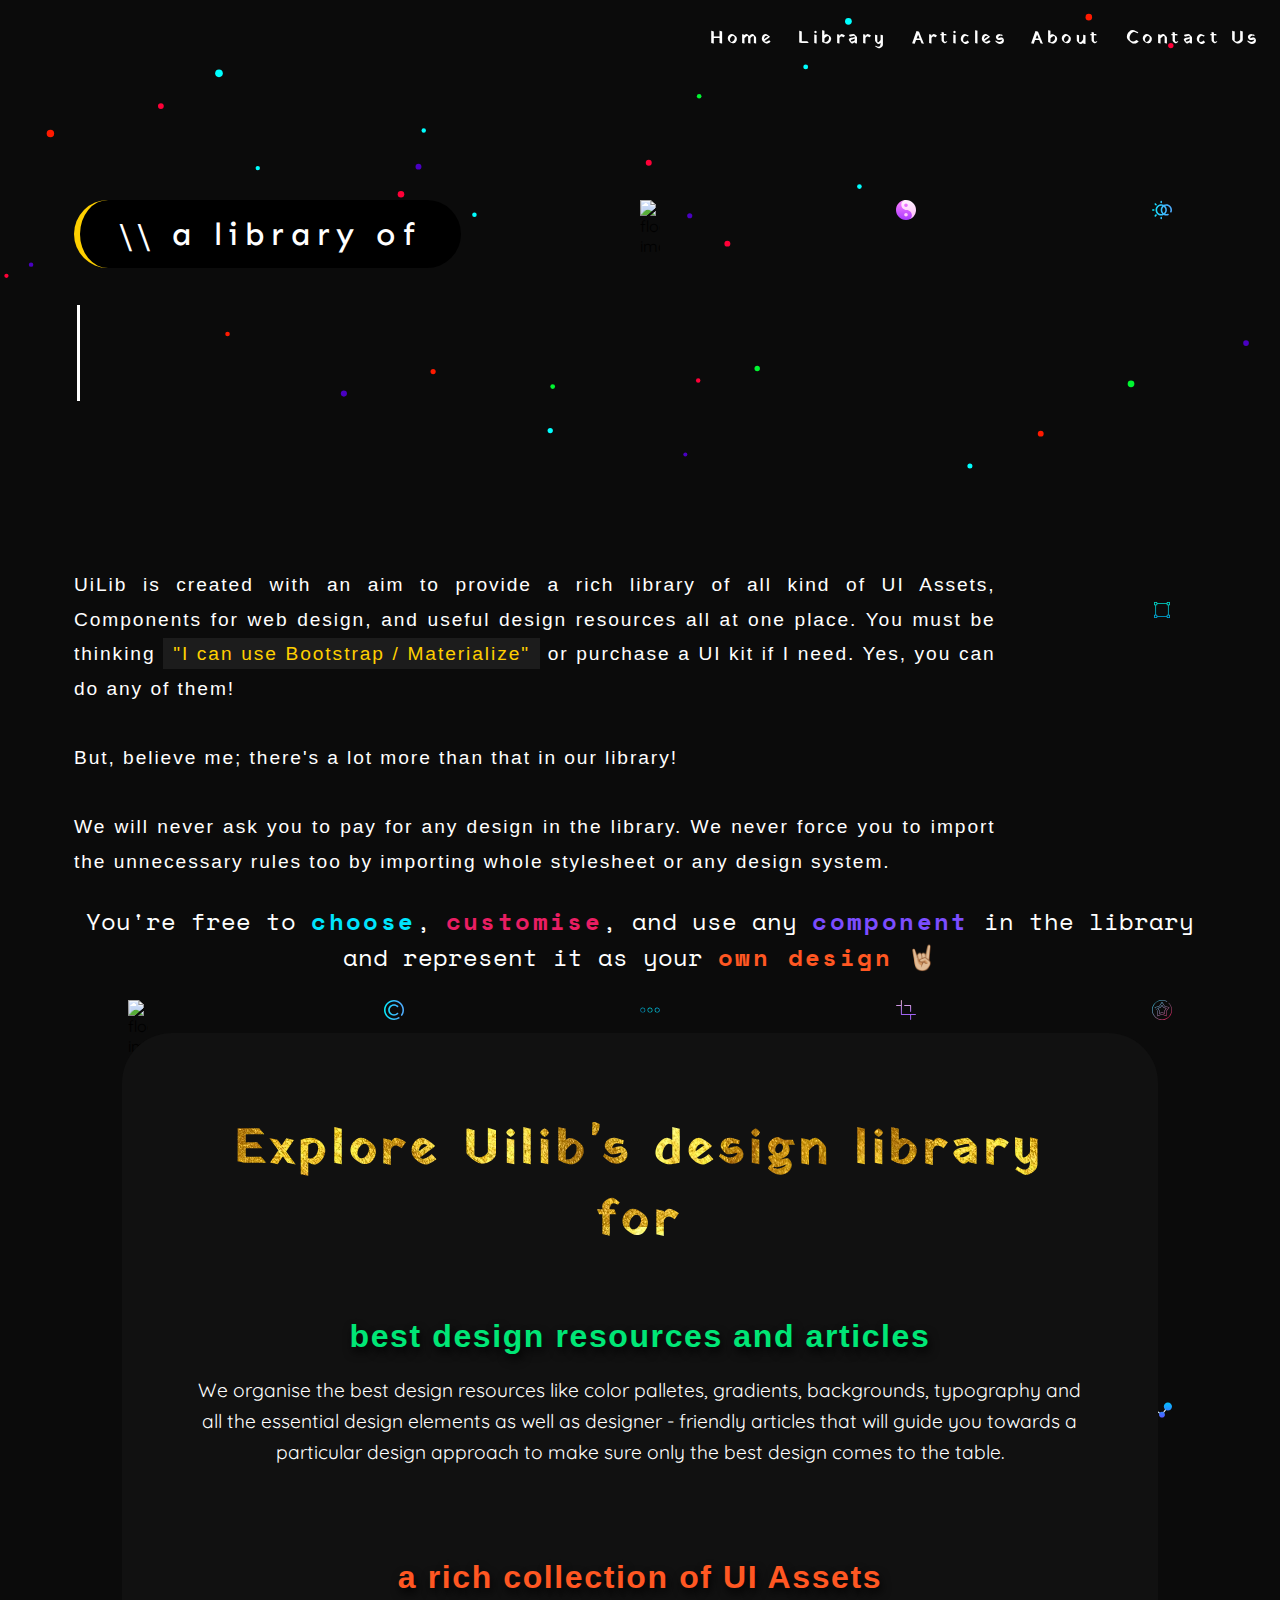
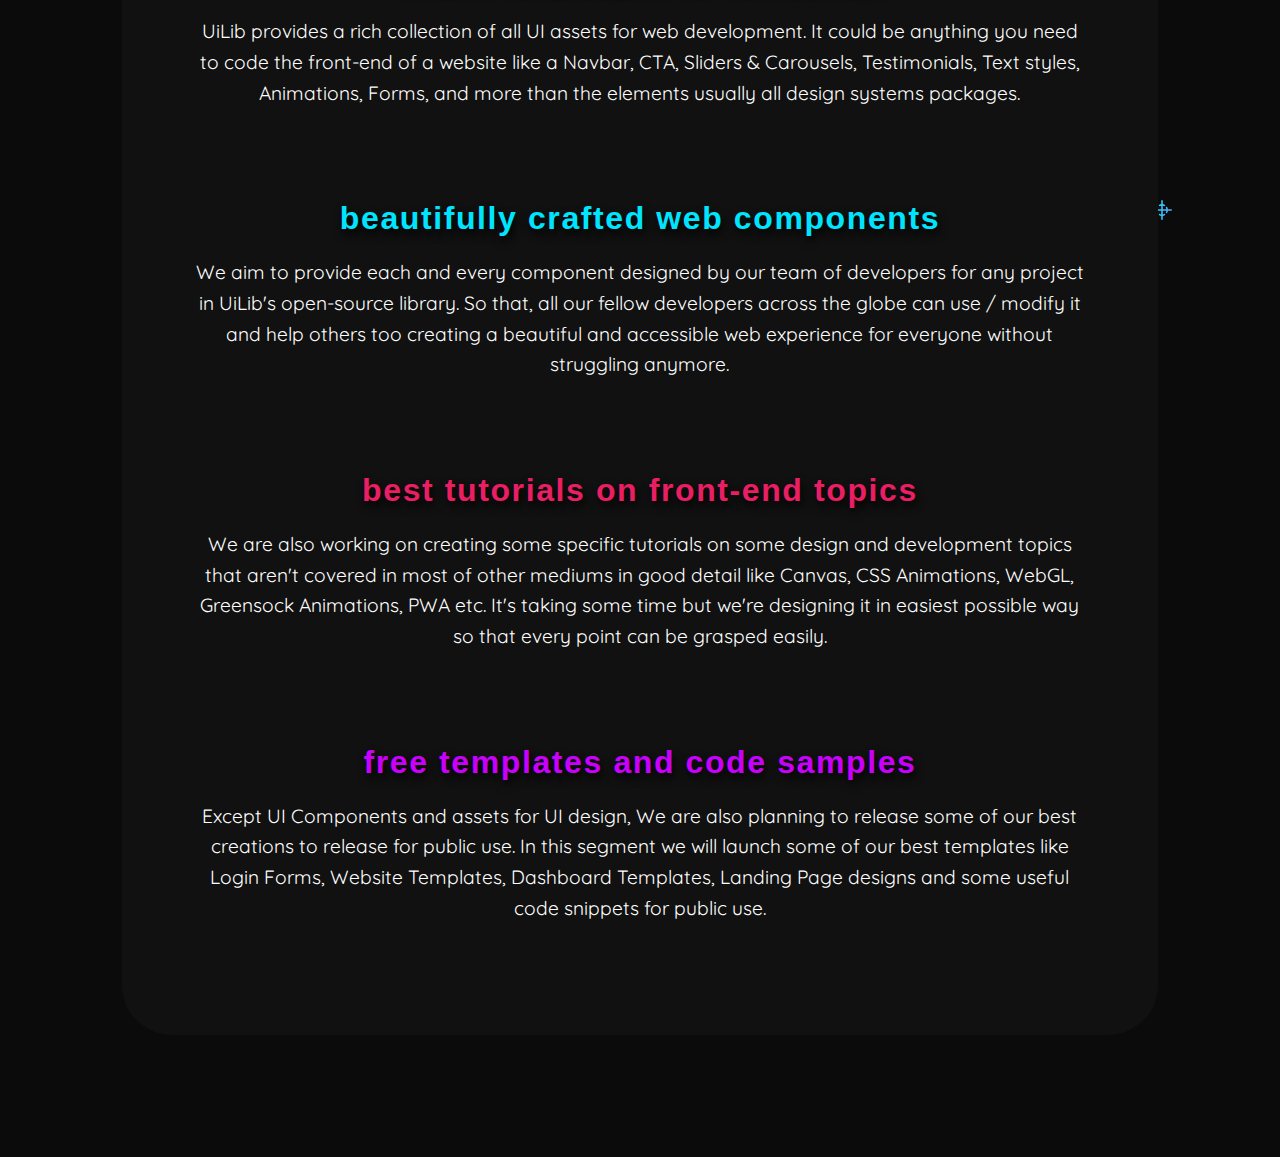
==== index.html @ de6fc3c6 "added some animations" ====
<!DOCTYPE html>
<html lang="en">
<head>
    <meta charset="UTF-8">
    <meta name="viewport" content="width=device-width, initial-scale=1.0">
    <meta name="theme-color" content="#000">
    <!-- Chrome, Firefox OS and Opera -->
    <meta name="theme-color" content="#000">
    <!-- Windows Phone -->
    <meta name="msapplication-navbutton-color" content="#000">
    <!-- iOS Safari -->
    <meta name="apple-mobile-web-app-status-bar-style" content="#000">
    <meta name="viewport" content="width=device-width, initial-scale=1.0, maximum-scale=1.0, user-scalable=no">
    <meta charset="UTF-8">
    <meta http-equiv="X-UA-Compatible" content="IE=7">
    <meta http-equiv="X-UA-Compatible" content="ie=edge">
    <meta name="description" content="UiLib Studio A great collection of UI elements for the web"/>
    <meta name="author" content="Rishi Bajpai"/>
    <link rel="shortcut icon" href="images/favicon.png">
    <title>UiLib Studio</title>

    <!-- ============================ FontAwesome =================================== -->
    <link rel="stylesheet" href="https://stackpath.bootstrapcdn.com/font-awesome/4.7.0/css/font-awesome.min.css">

    <!-- ================== jquery Script ==================== -->
    <script src="https://ajax.googleapis.com/ajax/libs/jquery/3.3.1/jquery.min.js"></script>

    <link rel="stylesheet" href="styles/main.css">

</head>
<body  id="blur" >
    <div id="wrapper">

        <!-- ========================= Canvas Slider ======================== -->
        <div id="canvas">

            <!-- ====================== Site Navigation ========================= -->
            <div id="navbar">
                <div id="logo">
                    <a href="#"><img src="images/mobile yellow.png" alt=""></a>
                </div>
                <div id="nav">
                    <ul id="nav-items">
                        <li><a href="#"> Home <i class="fa fa-trophy"></i></a></li>
                        <li><a href="#"> Library <i class="fa fa-tv"></i></a></li>
                        <li><a href="#"> Articles <i class="fa fa-globe"></i></a></li>
                        <li><a href="#"> About <i class="fa fa-globe"></i></a></li>
                        <li><a href="#"> Contact Us <i class="fa fa-globe"></i></a></li>
                        <!-- <li><a class="login" href="#" onclick="toggleBlur()"> <i class="fa fa-user-circle"></i> Get in Touch </a></li> -->
                    </ul>
                </div>
            </div>
            <div id="mobile-nav">
                <div class="logo">
                    <a href="#"><img src="images/mobile yellow.png" alt=""></a>
                </div>
                <div id="nav-icon">
                    <a href="tel:+91 7607173962" class ="download"><i class="fa fa-phone"></i> Talk to Us</a>
                    <a href="tel:+91 7607173962" class ="mobile-download"><i class="fa fa-phone"></i> Call</a>
                    <i class="fa fa-bars" style="color: #fff;" onclick="openNav()"></i>
                    <!-- <a href="#" onclick="openNav()"><img src="images/menu.png" alt="mobile menu" style="width: 30px;"></a> -->
                </div>
                <div id="main-nav" class="sidenav">
                    <div id="mobile-login">
                        <img src="images/mobile yellow.png" alt="user-icon"><a href="#" onclick="toggleBlur()"></a>
                    </div>
                    <div class="submenu">
                        <li><a href="index.html">Home <i class="fa fa-home"></i></a></li>
                        <li><a href="#">Assets <i class="fa fa-download"></i></a></li>
                        <li><a href="#">Components <i class="fa fa-code"></i></a></li>
                        <li><a href="#">Resources <i class="fa fa-gift"></i></a></li>
                        <li><a href="#">Articles <i class="fa fa-book"></i></a></li>
                        <li><a href="#">Tutorials <i class="fa fa-graduation-cap"></i></a></li>
                    </div>
                    <div class="submenu">
                        <li><a href="#"> About <i class="fa fa-lightbulb-o"></i></a></li>
                        <li><a href="#"> Contact Us <i class="fa fa-envelope"></i></a></li>
                        <li><a href="#"> FAQs <i class="fa fa-question-circle-o"></i></a></li>
                        <li><a href="#"> Privacy Policy <i class="fa fa-unlock-alt"></i></a></li>
                        <!-- <li><a href="#"> Team </a></li> -->
                        <li>Not a member Yet? <a href="#" class="active"> SIGN UP !</a></li>
                    </div>
                    <div class="social">
                        <span><a href="#"><i class="fa fa-facebook-square"></i> </a></span>
                        <span><a href="#"><i class="fa fa-instagram"></i> </a></span>
                        <span><a href="#"><i class="fa fa-youtube-play"></i> </a></span>
                        <span><a href="#"><i class="fa fa-twitch"></i> </a></span>
                        <span><a href="#"><i class="fa fa-telegram"></i> </a></span>
                    </div>

                    <a href="javascript:void(0)" class="closebtn" onclick="closeNav()">  &times;</a>
                </div>
            </div>

            <div id="slider-data">
                <h1 id="desc">\\ a library of</h1>
                <h2 id="slider"></h2>
            </div>

            <!-- Javascript canvas element -->
            <canvas height="500"></canvas>

        </div>

        <!-- ========================= Document Body ========================= -->
        <div id="floating-bg">
            <div id="floaters">
                <img src="images/floaters/052-minimize.svg" class="floaters" alt="floaters images">
                <img src="images/floaters/076-add.svg" class="floaters" alt="floaters images">
                <img src="images/floaters/ui-design.svg" class="floaters" alt="floaters images">
                <img src="images/floaters/012-yin-yang.svg" class="floaters" alt="floaters images">
                <img src="images/floaters/084-hdr.svg" class="floaters" alt="floaters images">
                <img src="images/floaters/044-salt.svg" class="floaters" alt="floaters images">
                <img src="images/floaters/designer.svg" class="floaters" alt="floaters images">
                <img src="images/floaters/ui-design (2).svg" class="floaters" alt="floaters images">
                <img src="images/floaters/048-pentagon.svg" class="floaters" alt="floaters images">
                <img src="images/floaters/088-hdr-1.svg" class="floaters" alt="floaters images">
                <img src="images/floaters/023-connections.svg" class="floaters" alt="floaters images">
                <img src="images/floaters/059-select-1.svg" class="floaters" alt="floaters images">
                <img src="images/floaters/081-center-of-gravity.svg" class="floaters" alt="floaters images">
                <img src="images/floaters/023-connections.svg" class="floaters" alt="floaters images">
                <img src="images/floaters/041-star.svg" class="floaters" alt="floaters images">
                <img src="images/floaters/079-selection-1.svg" class="floaters" alt="floaters images">
                <img src="images/floaters/066-copyright-1.svg" class="floaters" alt="floaters images">
                <img src="images/floaters/068-more.svg" class="floaters" alt="floaters images">
                <img src="images/floaters/062-crop.svg" class="floaters" alt="floaters images">
            </div>

            <!-- here starts the container -->
            <div id="container">
                <p class="hero-text para justify">
                    UiLib is created with an aim to provide a rich library of all kind of UI Assets, Components
                    for web design, and useful design resources all at one place.
                    You must be thinking <span class="highlight">"I can use Bootstrap / Materialize"</span> or purchase a UI kit if I need.
                    Yes, you can do any of them! <br><br>
                    But, believe me; there's a lot more than that in our library! <br><br>
                    We will never ask you to pay for any design in the library. We never force you to import the unnecessary rules too by importing whole
                    stylesheet or any design system.
                    <br>
                    <p class="hero-message">You're free to <span class="sky">choose</span>, <span class="pink">customise</span>, and use any <span class="violet">component</span> in the library and represent it as your <span class="orange">own design</span> 🤘🏼 </p>
                </p>

                <!-- description cards with lottie animation for PC -->
                <div class="info-sections" id="pc">
                    <h2 class="head">Explore Uilib's design library for</h2>
                    <div class="section">
                        <div class="lottiefile">
                            <lottie-player src="https://assets9.lottiefiles.com/packages/lf20_8msozocb.json"  
                                            speed="1.5"  
                                            style="background: linear-gradient(315deg,#000000, #00ffaad2);" loop  autoplay></lottie-player>
                        </div>
                        <div class="content">
                            <h3 class="section-head" style="color: #00e676;">best design resources and articles</h3>
                            <p class="section-text">
                                We organise the best design resources like color palletes, gradients, backgrounds, typography
                                and all the essential design elements as well as designer - friendly articles that will guide 
                                you towards a particular design approach to make sure only the best design comes to the table.
                            </p>
                        </div>
                    </div>
                    <div class="section">                        
                        <div class="content">
                            <h3 class="section-head" style="color: #ff5722;">a rich collection of UI Assets</h3>
                            <p class="section-text">
                                UiLib provides a rich collection of all UI assets for web development. It could be anything you 
                                need to code the front-end of a website like a Navbar, CTA, Sliders & Carousels, Testimonials, 
                                Text styles, Animations, Forms, and more than the elements usually all design systems packages.
                            </p>
                        </div>
                        <div class="lottiefile">
                            <lottie-player src="https://assets10.lottiefiles.com/packages/lf20_ZxdiLh.json"  speed="1.5"  style="background: linear-gradient(-315deg,#000000,  #ff3c00);" loop  autoplay></lottie-player>
                        </div>
                    </div>
                    <div class="section">
                        <div class="lottiefile">
                            <lottie-player src="https://assets4.lottiefiles.com/packages/lf20_eLTtxq.json"  speed="1.5"  style="background: linear-gradient(-230deg,  #099bda, #3a0037);" loop  autoplay></lottie-player>
                        </div>
                        <div class="content">
                            <h3 class="section-head" style="color: #00e5ff;">beautifully crafted web components</h3>
                            <p class="section-text">
                                We aim to provide each and every component designed by our team of developers for any project in UiLib's 
                                open-source library. So that, all our fellow developers across the globe can use / modify it and help others
                                too creating a beautiful and accessible web experience for everyone without struggling anymore.
                            </p>
                        </div>
                    </div>
                    <div class="section"> 
                        <div class="content">
                            <h3 class="section-head" style="color: #e91e63;">best tutorials on front-end topics</h3>
                            <p class="section-text">
                                We are also working on creating some specific tutorials on some design and development topics that 
                                aren't covered in most of other mediums in good detail like Canvas, CSS Animations, WebGL, Greensock
                                 Animations, PWA etc. It's taking some time but we're designing it in easiest possible way so that every point can be grasped easily.   
                            </p>
                        </div>
                        <div class="lottiefile">
                            <lottie-player src="https://assets9.lottiefiles.com/packages/lf20_eTM2vQ.json"  speed="1.5"  style="background: linear-gradient(-75deg, #ff3650, #000000);" loop  autoplay></lottie-player>
                        </div>
                    </div>
                    <div class="section">
                        <div class="lottiefile">
                            <lottie-player src="https://assets2.lottiefiles.com/packages/lf20_xsnsvpbs.json"  speed="1.5"  style="background: linear-gradient(45deg,  #7e008b, #080008);" loop  autoplay></lottie-player>
                        </div>
                        <div class="content">
                            <h3 class="section-head" style="color: #c900fc;">free templates and code samples</h3>
                            <p class="section-text">
                                Except UI Components and assets for UI design, We are also planning to release some of our best creations
                                to release for public use. In this segment we will launch some of our best templates like Login Forms, 
                                Website Templates, Dashboard Templates, Landing Page designs and some useful code snippets for public use.
                            </p>
                        </div>
                    </div>
                </div>

                <!-- description cards with lottie animation for Mobiel Screen -->
                <div class="info-sections" id="mobile">
                    <h2 class="head">Explore Uilib's design library for</h2>
                    <div class="section">
                        <div class="lottiefile">
                            <lottie-player src="https://assets9.lottiefiles.com/packages/lf20_8msozocb.json"  
                                            speed="1.5"  
                                            style="background: linear-gradient(315deg,#000000, #00ffaad2);" loop  autoplay></lottie-player>
                        </div>
                        <div class="content">
                            <h3 class="section-head" style="color: #00ff84;">best design resources and articles</h3>
                            <p class="section-text">
                                We organise the best design resources like color palletes, gradients, backgrounds, typography
                                and all the essential design elements as well as designer - friendly articles that will guide 
                                you towards a particular design approach to make sure only the best design comes to the table.
                            </p>
                        </div>
                    </div>
                    <div class="section">
                        <div class="lottiefile">
                            <lottie-player src="https://assets10.lottiefiles.com/packages/lf20_ZxdiLh.json"  speed="1.5"  style="background: linear-gradient(-315deg,#000000,  #ff3c00);" loop  autoplay></lottie-player>
                        </div>                        
                        <div class="content">
                            <h3 class="section-head" style="color: #ff3c00;">a rich collection of UI Assets</h3>
                            <p class="section-text">
                                UiLib provides a rich collection of all UI assets for web development. It could be anything you 
                                need to code the front-end of a website like a Navbar, CTA, Sliders & Carousels, Testimonials, 
                                Text styles, Animations, Forms, and more than the elements usually all design systems packages.
                            </p>
                        </div>
                    </div>
                    <div class="section">
                        <div class="lottiefile">
                            <lottie-player src="https://assets4.lottiefiles.com/packages/lf20_eLTtxq.json"  speed="1.5"  style="background: linear-gradient(-230deg,  #099bda, #3a0037);" loop  autoplay></lottie-player>
                        </div>
                        <div class="content">
                            <h3 class="section-head" style="color: #00e5ff;">beautifully crafted web components</h3>
                            <p class="section-text">
                                We aim to provide each and every component designed by our team of developers for any project in UiLib's 
                                open-source library. So that, all our fellow developers across the globe can use / modify it and help others
                                too creating a beautiful and accessible web experience for everyone without struggling anymore.
                            </p>
                        </div>
                    </div>
                    <div class="section">
                        <div class="lottiefile">
                            <lottie-player src="https://assets9.lottiefiles.com/packages/lf20_eTM2vQ.json"  speed="1.5"  style="background: linear-gradient(-75deg, #ff3650, #000000);" loop  autoplay></lottie-player>
                        </div> 
                        <div class="content">
                            <h3 class="section-head" style="color: #ff0055;">best tutorials on front-end topics</h3>
                            <p class="section-text">
                                We are also working on creating some specific tutorials on some design and development topics that 
                                aren't covered in most of other mediums in good detail like Canvas, CSS Animations, WebGL, Greensock
                                 Animations, PWA etc. It's taking some time but we're designing it in easiest possible way so that every point can be grasped easily.   
                            </p>
                        </div>
                    </div>
                    <div class="section">
                        <div class="lottiefile">
                            <lottie-player src="https://assets2.lottiefiles.com/packages/lf20_xsnsvpbs.json"  speed="1.5"  style="background: linear-gradient(45deg,  #7e008b, #080008);" loop  autoplay></lottie-player>
                        </div>
                        <div class="content">
                            <h3 class="section-head" style="color: #d21fff;">free templates and code samples</h3>
                            <p class="section-text">
                                Except UI Components and assets for UI design, We are also planning to release some of our best creations
                                to release for public use. In this segment we will launch some of our best templates like Login Forms, 
                                Website Templates, Dashboard Templates, Landing Page designs and some useful code snippets for public use.
                            </p>
                        </div>
                    </div>
                </div>

            </div>
        </div>

    </div>
    <!-- <embed src="assets/blindinglights.mp3" loop="false" autostart="false" hidden="false"/> -->
</body>

    <script src="js/canvas.js"></script>
    <script src="https://code.jquery.com/jquery-3.4.1.slim.min.js" integrity="sha384-J6qa4849blE2+poT4WnyKhv5vZF5SrPo0iEjwBvKU7imGFAV0wwj1yYfoRSJoZ+n" crossorigin="anonymous"></script>
    <script src="js/typed.js"></script>
    <script src="https://unpkg.com/@lottiefiles/lottie-player@latest/dist/lottie-player.js"></script>
    <script src="https://unpkg.com/scrollreveal"></script>
    <script src="js/script.js"></script>

</html>
---- styles/main.css ----
/* import rules */
@import url('https://fonts.googleapis.com/css2?family=Quicksand:wght@400;500&family=Sen:wght@400;700&family=Space+Mono:wght@400;700&family=Yatra+One&display=swap');
/* @import url('styles/animations.css'); */

audio{
    visibility: hidden;
    display: none;
}

:root{
    /* color variables */
    --background: #0b0b0b;
    --foreground: #111111;
    --black: #000;
    --red: #ff0000;
    --violet: #7c4dff;
    --green: #00e676;
    --yellow: #ffd000;
    --orange: #ff5722;
    --sky: #00e5ff;
    --pink: #e91e63;
    --white: #ffffff;

    /* Font variables */
    --poppins: 'Poppins', sans-serif;
    --quicksand: 'Quicksand', sans-serif;
    --sen : 'Sen', sans-serif;
    --space : 'Space Mono', monospace;
    --yatra : 'Yatra One', cursive;

    /* Layout variables */
    --canvasHeight: 550px;
    --documentWidth: 100%;

}

html, body{
    margin: 0;
    padding: 0;
    width: 100%;
}

body {
    height: 2000px;
    transform-style: preserve-3d;
    overflow-y: scroll;
    overflow-x: hidden;
    font-family: var(--quicksand);
    text-align: center;
    background: var(--background);
}

/* ---------- scrollbar styles ---------- */
::-webkit-scrollbar{
    width: 4px;
    background: black;
    border-radius: 10px;
}
::-webkit-scrollbar-thumb{
    background: linear-gradient(to bottom, #ffd000, #000 );
    border-radius: 10px;
}
::-webkit-scrollbar-thumb:hover{
    background: linear-gradient(to top, #ffd000, #000 );
    border-radius: 10px;
}
::-webkit-scrollbar-corner{
    background: black;
    visibility: hidden;
}

/* -------------------- Typography Styles ---------------------- */
h1{
    font-family: 'Poppins', sans-serif;
}
h2{
    font-family: 'Poppins', sans-serif;
}
h3{
    font-family: 'Sen', sans-serif;
}
.para{
    font-family: var(--yatra);
    font-size: 1.2em;
    line-height: 1.6em;
}
.space{
    font-family: var(--space);
}
.yatra{
    font-family: var(--yatra);
}

/* -------------------- Alignment Styles ----------------------- */
.left{
    text-align: left;
}
.center{
    text-align: center;
}
.right{
    text-align: right;
}
.justify{
    text-align: justify;
}
.sp-bt{
    display: flex;
    justify-content: space-between;
    align-items: flex-start;
}
.sp-ar{
    display: flex;
    align-items: center;
    justify-content: space-around;
}
.sp-ev{
    display: flex;
    align-items: center;
    justify-content: space-evenly;
}


/* -------------------- Color Styles ---------------------- */
.black{
    color: #000;
}
.white{
    color: #f5f5f5;
}
.green{
    color: var(--green);
}
.violet{
    color: var(--violet);
}
.yellow{
    color: var(--yellow);
}
.pink{
    color: var(--pink);
}
.red{
    color: var(--red);
}
.orange{
    color: var(--orange);
}
.sky{
    color: var(--sky);
}
.background{
    background: var(--background);
}
.foreground{
    background: var(--foreground);
}
.bgviolet{
    background: var(--violet);
}
.bgsky{
    background: var(--sky);
}
.bggreen{
    background: var(--green);
}
.bgyellow{
    background: var(--yellow);
}
.bgorange{
    background: var(--orange);
}
.bgpink{
    background: var(--pink);
}
.bgred{
    background: var(--red);
}

/* ------------------- Canvas Styles --------------------- */
canvas{
    /* background: #666; */
    position: relative;
    filter: contrast(250%);
}

/* ---------------- #navigation Menu Styles ------------------- */
.logo {
    /* position: fixed; */
    float: left;
}
.logo img {
    width: 160px;
    margin: 10px;
}

/* ======================== navigation part ========================== */
#navbar{
    position: absolute;
    height: 80px;
    display: flex;
    align-items: flex-start;
    justify-content: space-between;
    /* background: #141414; */
    width: 100%;
    max-width: 100%;
    /* box-shadow: 0px 5px 10px #000; */
    z-index: 99;
}
#logo a{
    text-decoration: none;
}
#logo a img{
    width: 160px;
    /* margin: 20px 0px 0px 30px; */
    margin: 10px;
}
#nav{
    padding: 10px;
}
#nav-items li{
    display: inline-block;
    list-style-type: none;
    padding: 0px 10px;
}
#nav-items li a{
    color: #fff;
    text-decoration: none;
    letter-spacing: 0.2em;
    font-weight: 400;
    font-size: 1.1em;
    font-family: var(--yatra);
}
#nav-items li a i{
    display: none;
}
#nav-items li a:hover{
    color: rgb(255, 208, 0);
    transition: 1s ease;
}
#nav-items li .login{
    background: #ffd000;
    color: #000;
    padding: 5px 15px;
    width: fit-content;
}
#nav-items li .login:hover{
    background: rgba(255, 208, 0, 0.2);
    color: rgb(255, 208, 0);
    transition: 0.5s ease-in;
}
#nav-icon{
    display: none;
}
.closebtn{
    display: none;
}
.download{
    display: none;
}
#mobile-nav{
    display: none;
}

/* ================ slider styles ================= */

#slider-data{
    position: absolute;
    margin-top: 200px;
    margin-left: 5%;
    z-index: 1;
}
#slider{
    width: fit-content;
    text-align: left;
    font-family: var(--space);
    font-size: 6em;
    /* -webkit-text-stroke: 1px transparent; */
    padding: 10px;
    margin: 10px 0px;
    font-weight: 700;
    background: linear-gradient(45deg,  #00b3ff, #e41efa, #ff3650, #f83a00, #ffd000, #27f353, #00ffaa, #4d0049);
    background-size: 1000% 1000%;
    -webkit-animation: ChangeGradient 7s ease infinite;
    -moz-animation: ChangeGradient 7s ease infinite;
    -o-animation: ChangeGradient 7s ease infinite;
    animation: ChangeGradient 7s ease infinite;
    background-clip: text;
    -webkit-background-clip: text;
    -webkit-text-fill-color: transparent;
}
#desc{
    width: fit-content;
    background: #000;
    color: #fff;
    padding: 15px 40px;
    border-left: 6px solid #ffd000;
    text-align: left;
    letter-spacing: 0.2em;
    font-family: var(--sen);
    margin: 0px 10px;
    font-weight: 500;
    border-radius: 50px;
}
#slider:after{
    visibility: visible;
    content: '';
    background-color: #fff;
    display: inline-block;
    position: relative;
    width: 3px;
    height: 1em;
    top: 5px;
    margin-left: 3px;
    opacity: 1;
    -webkit-animation: blink 0.7s infinite;
    -moz-animation: blink 0.7s infinite;
    animation: blink 0.7s infinite;
}
#floating-bg{
    height: calc(100% - var(--canvasHeight));
    width: 100%;
}
.floaters{
    position: fixed;
    width: 20px;
    z-index: -999999999;
}
.floaters:nth-child(odd){
    animation-delay: 3s;
    animation-fill-mode: backwards;
}
.floaters:nth-child(1){
    top: 10%;
    left: 10%;
    -webkit-animation: downFromLeft 3s infinite;
    -moz-animation: downFromLeft 3s infinite;
    animation: downFromLeft 3s infinite;
}
.floaters:nth-child(2){
    top: 10%;
    left: 30%;
    -webkit-animation: blink 7s infinite;
    -moz-animation: blink 7s infinite;
    animation: blink 7s infinite;
}
.floaters:nth-child(3){
    top: 10%;
    left: 50%;
    -webkit-animation: downwards 5s infinite;
    -moz-animation: downwards 5s infinite;
    animation: downwards 5s infinite;
}
.floaters:nth-child(4){
    top: 10%;
    left: 70%;
    -webkit-animation: blink 3s infinite;
    -moz-animation: blink 3s infinite;
    animation: blink 3s infinite;
}
.floaters:nth-child(5){
    top: 10%;
    left: 90%;
    -webkit-animation: downFromRight 8s infinite;
    -moz-animation: downFromRight 8s infinite;
    animation: downFromRight 8s infinite;
}
.floaters:nth-child(6){
    top: 30%;
    left: 10%;
    -webkit-animation: blink 3s infinite;
    -moz-animation: blink 3s infinite;
    animation: blink 3s infinite;
}
.floaters:nth-child(7){
    top: 50%;
    left: 10%;
    -webkit-animation: raiseMidFromLeft 7s infinite;
    -moz-animation: raiseMidFromLeft 7s infinite;
    animation: raiseMidFromLeft 7s infinite;
}
.floaters:nth-child(8){
    top: 70%;
    left: 10%;
    -webkit-animation: blink 3s infinite;
    -moz-animation: blink 3s infinite;
    animation: blink 3s infinite;
}
.floaters:nth-child(9){
    top: 90%;
    left: 10%;
    -webkit-animation: raiseBottomFromLeft 6s infinite;
    -moz-animation: raiseBottomFromLeft 6s infinite;
    animation: raiseBottomFromLeft 6s infinite;
}
.floaters:nth-child(10){
    top: 90%;
    left: 30%;
    -webkit-animation: blink 3s infinite;
    -moz-animation: blink 3s infinite;
    animation: blink 3s infinite;
}
.floaters:nth-child(11){
    top: 90%;
    left: 50%;
    -webkit-animation: upwards 4s infinite;
    -moz-animation: upwards 4s infinite;
    animation: upwards 4s infinite;
}
.floaters:nth-child(12){
    top: 90%;
    left: 70%;
    -webkit-animation: blink 3s infinite;
    -moz-animation: blink 3s infinite;
    animation: blink 3s infinite;
}
.floaters:nth-child(13){
    top: 90%;
    left: 90%;
    -webkit-animation: raiseBottomFromRight 8s infinite;
    -moz-animation: raiseBottomFromRight 8s infinite;
    animation: raiseBottomFromRight 8s infinite;
}
.floaters:nth-child(14){
    top: 70%;
    left: 90%;
    -webkit-animation: blink 3s infinite;
    -moz-animation: blink 3s infinite;
    animation: blink 3s infinite;
}
.floaters:nth-child(15){
    top: 50%;
    left: 90%;
    -webkit-animation: raiseMidFromRight 5s infinite;
    -moz-animation: raiseMidFromRight 5s infinite;
    animation: raiseMidFromRight 5s infinite;
}
.floaters:nth-child(16){
    top: 30%;
    left: 90%;
    -webkit-animation: blink 3s infinite;
    -moz-animation: blink 3s infinite;
    animation: blink 3s infinite;
}
.floaters:nth-child(17){
    top: 50%;
    left: 30%;
    -webkit-animation: blink 3s infinite;
    -moz-animation: blink 3s infinite;
    animation: blink 3s infinite;
}
.floaters:nth-child(18){
    top: 50%;
    left: 50%;
    -webkit-animation: mid 7s infinite;
    -moz-animation: mid 7s infinite;
    animation: mid 7s infinite;
}
.floaters:nth-child(19){
    top: 50%;
    left: 70%;
    -webkit-animation: blink 3s infinite;
    -moz-animation: blink 3s infinite;
    animation: blink 3s infinite;
}
#container{
    padding: 5%;
}
.hero-text{
    width: 80%;
    text-align: left;
    color: #fff;
    font-family: var(--poppins);
    margin: 0px 10px;
    font-weight: 400;
    font-size: 1.2em;
    letter-spacing: 0.1em;
    line-height: 1.8em;
    text-align: justify;
    background: var(--background);
}
.highlight{
    background: #1c1c1c;
    color: var(--yellow);
    font-weight: 500;
    padding: 5px 10px;
}
.hero-message{
    font-family: var(--space);
    color: var(--white);
    font-size: 1.5em;
    font-weight: 400;
    background: var(--background);
}
.hero-message span{
    font-weight: bold;
    letter-spacing: 0.1em;
}
#mobile{
    display: none;
    visibility: hidden;
}
.info-sections{
    margin: 5%;
    background: var(--foreground);
    padding: 30px 0px;
    border-radius: 50px;
}
.section{
    width: 90%;
    margin: 5%;
    display: flex;
    align-items: flex-start;
    justify-content: space-evenly;
    /* flex-wrap: wrap;
    flex-direction: column; */
}
lottie-player{
    width: 250px;
    height: 250px;
    background: #666;
    border-radius: 50%;
}
.content{
    padding: 10px 0px;
}
.info-sections .head{
    width: 80%;
    margin: 5% 10%;
    background-image: url('../images/luster.jpg');
    background-clip: text;
    -webkit-background-clip: text;
    -webkit-text-fill-color: transparent;
    font-size: 3em;
    letter-spacing: 0.1em;
    font-family: var(--yatra);
}
.section-head{
    font-family: var(--poppins);
    font-size: 2em;
    font-weight: 600;
    letter-spacing: 0.05em;
    margin: 0em;
    text-shadow: 2px 5px 10px #000;
}
.section-text{
    color: var(--white);
    font-family: var(--quicksand);
    font-size: 1.2em;
    line-height: 1.6em;
    text-align: center;
    margin: 0;
    padding: 20px;
}



/* ======================== styles for large screen tablet devices ======================== */
@media screen and (max-width: 900px){
    /* ============= base navigation styles ============== */
    #navbar{
        padding: 15px;
        display: none;
    }
    #mobile-nav{
        position: absolute;
        display: flex;
        flex-wrap: wrap;
        align-items: flex-start;
        justify-content: space-between;
        background: #141414;
        width: 100%;
        height: 60px;
        padding: 10px 15px;
        box-shadow: 0px 5px 10px #000;
        z-index: 999999999;
    }
    .logo a{
        display: block;
        font-size: 1.5em;
        text-decoration: none;
        color: rgb(255, 208, 0);
        letter-spacing: 0.2em;
        font-weight: 500;
    }
    .logo a img{
        width: 140px;
    }
    #main-nav {
        position: absolute;
        display: flex;
        flex-wrap: wrap;
        flex-direction: column;
        align-items: flex-start;
        justify-content: space-between;
        height: auto;
        width: 0;
        z-index: 1;
        top: 0;
        right: 0;
        margin: 0;
        padding: 0;
        background-color: rgb(255, 187, 0);
        overflow-x: hidden;
        overflow-y: scroll;
        transition: 0.5s;
    }
    #nav ul{
        margin-top: 0vh;
    }
    #main-nav .submenu{
        width: 100%;
        padding: 10px;
        border: none;
        border-bottom: 1px solid rgb(167, 136, 0);
        font-family: var(--yatra);
        font-size: 1.3em;
    }
    #main-nav .social{
        width: 100%;
        padding: 10px 20px;
        border: none;
    }
    #main-nav .social a{
        margin: 0px 5px;
        color: rgb(61, 50, 0);
        text-decoration: none;
    }
    #main-nav .social a i:hover{
        color: #141414;
        text-shadow: 0px 0px 2px #000;
        transform: scale(1.2);
        transition: 0.5s;
    }
    #main-nav li{
        display: block;
        color: #141414;
        font-size: 0.8em;
        font-weight: 500;
        letter-spacing: 0.1em;
    }
    #main-nav li a {
        text-decoration: none;
        font-size: 1em;
        font-weight: 500;
        color: #141414;
        display: block;
        padding: 5px 0px;
        transition: 0.3s;
        margin: 5px 10px;
    }
    #main-nav li a i{
        display: inline-block;
    }
    #main-nav li a:hover {
        color: rgb(0, 0, 0);
        font-weight: 700;
        transform: scale(1.05);
        transition: 0.5s ease-in;
        text-shadow: 0px 0px 5px rgb(150, 110, 0);
    }
    #main-nav .closebtn {
        width: max-content;
        display: flex;
        align-self: center;
        font-size: 3em;
        font-weight: 700;
        margin: 30px auto;
        padding: 2px 10px;
        color: #141414;
        text-decoration: none;
    }
    #main-nav .closebtn:hover{
        color: #ff0000;
        transition: 0.5s ease-in;
    }
    #nav-icon{
        display: block;
        margin: 20px;
        margin-right: 40px;
    }
    #main-nav #mobile-login a:hover{
        color: rgb(255, 255, 255);
        transform: scale(1.05);
        transition: 0.5s ease-in;
    }
    #mobile-login{
        display: flex;
        align-items: flex-start;
        justify-content: flex-start;
    }
    #mobile-login{
        width: 100%;
        height: 100px;
        background: #141414;
        box-shadow: 0px 5px 10px #000;
    }
    #mobile-login img{
        display: inline-block;
        width: 120px;
        margin: 10px auto;
    }
    #mobile-login a{
        height: inherit;
        display: inline-block;
        margin: auto 0px;
        color: rgb(255, 187, 0);
        letter-spacing: 0.2em;
    }
    #main-nav .submenu li a.active {
        display: inline-block;
        width: max-content;
        padding: 5px 20px;
        background-color: #141414;
        color: rgb(255, 208, 0);
        font-weight: 300;
    }
    #nav{
        margin-right: 20px;
    }
    .download{
        margin: 0px 10px;
        display: inline-block;
        padding: 5px 10px;
        color: #141414;
        font-size: 0.8rem;
        font-weight: 700;
        letter-spacing: 0.1rem;
        background: rgb(255, 208, 0);
        font-family: var(--yatra);
        text-decoration: none;
    }
    .download:hover{
        background: rgba(255, 208, 0, 0.2);
        color: rgb(255, 208, 0);
        box-shadow: 2px 2px 5px rgb(0, 0, 0);
        font-weight: 500;
        transition: 0.5s ease;
    }
    .mobile-download{
        display: none;
    }
    .hero-text{
        width: 100%;
        font-weight: 400;
        font-size: 1em;
        letter-spacing: 0.1em;
        line-height: 1.8em;
    }
    .hero-message{
        font-size: 1.3em;
    }
    .highlight{
        padding: 3px 5px;
    }
    #pc{
        display: none;
        visibility: hidden;
    }
    #mobile{
        visibility: visible;
        display: block;
    }
    .section{
        width: 90%;
        margin: 5%;
        display: flex;
        align-items: center;
        justify-content: space-between;
        flex-wrap: wrap;
        flex-direction: column;
    }
    .section lottie-player{
        width: 200px;
        height: 200px;
    }
    .content{
        padding: 10px 0px;
    }
    .info-sections .head{
        width: 80%;
        margin: 10%;
        font-size: 2.5em;
        letter-spacing: 0.1em;
    }
    .section-head{
        font-size: 1.8em;
        font-weight: 600;
    }
    .section-text{
        font-size: 1.1em;
        line-height: 1.6em;
    }

}

@media only screen and (max-width:1000px){
    #slider-data{
        margin-top: 150px;
    }
    #slider{
        font-size: 5.5em;
        text-align: left;
        font-weight: 700;
    }
}

@media only screen and (max-width:768px) {

    #slider-data{
        margin-top: 150px;
    }
    #slider{
        font-size: 5em;
        text-align: left;
        font-weight: 700;
    }
    #desc{
        font-size: 1.2em;
        letter-spacing: 0.1em;
        font-weight: normal;
        margin: 0px 10px;
    }
    .floaters{
        width: 15px;
    }

}


@media screen and (max-width: 480px) {

    #mobile-nav{
        padding: 0px;
    }
    #nav {
        padding: 0px 15px;
    }
    .logo a img{
        width: 120px;
    }
    .left img, .right img{
        display: none;
    }
    #nav-icon{
        margin: 15px;
        margin-right: 25px;
    }
    .download{
        display: none;
    }
    .mobile-download{
        margin-right: 10px;
        font-size: 0.6rem;
        display: inline-block;
        padding: 5px 10px;
        color: #141414;
        font-family: var(--yatra);
        font-size: 0.8rem;
        text-decoration: none;
        letter-spacing: 0.1rem;
        background: rgb(255, 208, 0);
    }
    .mobile-download:hover{
        background: rgba(255, 208, 0, 0.2);
        color: rgb(255, 208, 0);
        box-shadow: 2px 2px 5px rgb(0, 0, 0);
        transition: 0.5s ease;
    }
    #slider-data{
        margin-top: 150px;
    }
    #slider{
        font-size: 3.2em;
    }
    #desc{
        font-size: 01.2em;
    }
    .hero-text{
        width: 100%;
        font-weight: 400;
        font-size: 1em;
        letter-spacing: 0.05em;
        line-height: 1.8em;
        text-align: left;
        margin: 0px;
        background: none;
    }
    .hero-message{
        font-size: 1.1em;
    }
    .highlight{
        padding: 3px 5px;
    }
    .info-sections{
        width: 100%;
        margin: 10% 0%;
    }
    .section lottie-player{
        width: 150px;
        height: 150px;
        margin: 20px;
    }
    .content{
        padding: 0px;
    }
    .info-sections .head{
        width: 90%;
        margin: 10% 5%;
        font-size: 2em;
        letter-spacing: 0.1em;
    }
    .section-head{
        font-size: 1.2em;
        font-weight: 500;
    }
    .section-text{
        width: 90%;
        font-size: 1em;
        line-height: 1.6em;
    }
}

/* ======================== styles for very small screen mobile devices ======================== */
@media screen and (max-width: 360px) {

    #mobile-nav{
        padding: 0px;
        height: 60px;
    }
    #nav {
        padding: 0px 10px;
    }
    .logo a img{
        width: 110px;
    }
    #nav ul li:nth-child(5){
        padding-bottom: 10px;
    }
    #main-nav li a{
        text-decoration: none;
        letter-spacing: 0.1em;
        font-size: 1em;
        font-weight: 500;
    }
    #nav-icon {
        margin: 15px;
        margin-right: 20px;
    }
    .logo a {
        font-size: 1.2em;
    }
    #slider{
        font-size: 3em;
    }
    .section lottie-player{
        width: 120px;
        height: 120px;
        margin: 20px;
    }
    .info-sections .head{
        font-size: 2em;
        letter-spacing: 0.1em;
    }
    .section-head{
        font-size: 1.4em;
        font-weight: 600;
    }

}


/* ===================== animation keyframes ======================== */
@keyframes appear{
    from {
        margin-left: 100%;
    }
    to {
        margin-left: 5%;
    }
}

@keyframes blink{
    0% { opacity:1; }
    50% { opacity:0; }
    100% { opacity:1; }
}
@-webkit-keyframes blink{
    0% { opacity:1; }
    50% { opacity:0; }
    100% { opacity:1; }
}
@-moz-keyframes blink{
    0% { opacity:1; }
    50% { opacity:0; }
    100% { opacity:1; }
}




/* keyframes */
@keyframes navigate{
    o%{
        transform: translateY(0px) rotateZ(0deg) scale(1)
    }
    100%{
        transform: translateY(30px) rotateZ(-7deg) scale(1.05)
    }
}

@-webkit-keyframes ChangeGradient {
    0%{background-position:0% 50%}
    50%{background-position:100% 50%}
    100%{background-position:0% 50%}
}
@-moz-keyframes ChangeGradient {
    0%{background-position:0% 50%}
    50%{background-position:100% 50%}
    100%{background-position:0% 50%}
}
@-o-keyframes ChangeGradient {
    0%{background-position:0% 50%}
    50%{background-position:100% 50%}
    100%{background-position:0% 50%}
}
@keyframes ChangeGradient {
    0%{background-position:0% 50%}
    25%{background-position: 50% 50%;}
    50%{background-position:100% 50%}
    100%{background-position:0% 50%}
}

/* floaters animation paths */
@keyframes raiseBottomFromLeft{
    0%{
        top: 90%;
        left: 10%;
        opacity: 0.5;
        transform: rotate(0deg);
    }
    25%{
        top: 80%;
        left: 30%;
    }
    50%{
        top: 80%;
        left: 40%;
        opacity: 0;
        transform: rotate(180deg) scale(1.5);
    }
    75%{
        top: 70%;
        left: 40%;
        opacity: 1;
    }
    100%{
        top: 50%;
        left: 50%;
        opacity: 1;
        transform: rotate(360deg) scale(1);
    }
}
@keyframes raiseBottomFromRight{
    0%{
        top: 90%;
        left: 90%;
        opacity: 0.5;
        transform: rotate(0deg);
    }
    25%{
        top: 80%;
        left: 70%;
    }
    50%{
        top: 80%;
        left: 60%;
        opacity: 0;
        transform: rotate(180deg) scale(1.5);
    }
    75%{
        top: 70%;
        left: 60%;
    }
    100%{
        top: 50%;
        left: 50%;
        opacity: 1;
        transform: rotate(360deg) scale(1);
    }
}
@keyframes raiseMidFromLeft{
    0%{
        top: 50%;
        left: 10%;
        opacity: 0.5;
        transform: rotate(0deg);
    }
    25%{
        top: 40%;
        left: 30%;
    }
    50%{
        top: 40%;
        left: 40%;
        opacity: 0;
        transform: rotate(180deg) scale(1.5);
    }
    75%{
        top: 30%;
        left: 40%;
        opacity: 1;
    }
    100%{
        top: 10%;
        left: 50%;
        opacity: 1;
        transform: rotate(360deg) scale(1);
    }
}
@keyframes raiseMidFromRight{
    0%{
        top: 50%;
        left: 90%;
        opacity: 0.5;
        transform: rotate(0deg);
    }
    25%{
        top: 40%;
        left: 70%;
    }
    50%{
        top: 40%;
        left: 60%;
        opacity: 0;
        transform: rotate(180deg) scale(1.5);
    }
    75%{
        top: 30%;
        left: 60%;
    }
    100%{
        top: 10%;
        left: 50%;
        opacity: 1;
        transform: rotate(360deg) scale(1);
    }
}
@keyframes downFromLeft{
    0%{
        top: 10%;
        left: 10%;
        opacity: 0.5;
        transform: rotate(0deg);
    }
    25%{
        top: 30%;
        left: 30%;
    }
    50%{
        top: 30%;
        left: 40%;
        opacity: 0;
        transform: rotate(180deg) scale(1.5);
    }
    75%{
        top: 50%;
        left: 40%;
    }
    100%{
        top: 70%;
        left: 50%;
        opacity: 1;
        transform: rotate(360deg) scale(1);
    }
}
@keyframes downFromRight{
    0%{
        top: 10%;
        left: 90%;
        opacity: 0.5;
        transform: rotate(0deg);
    }
    25%{
        top: 30%;
        left: 70%;
    }
    50%{
        top: 30%;
        left: 60%;
        opacity: 0;
        transform: rotate(180deg) scale(1.5);
    }
    75%{
        top: 50%;
        left: 60%;
    }
    100%{
        top: 70%;
        left: 50%;
        opacity: 1;
        transform: rotate(360deg) scale(1);
    }
}
@keyframes mid{
    0%{
        top: 50%;
        left: 50%;
        opacity: 0.5;
    }
    20%{
        top: 30%;
        left: 70%;
        opacity: 0.5;
    }
    40%{
        top: 50%;
        left: 90%;
    }
    50%{
        opacity: 0;
        transform: scale(1.2);
    }
    60%{
        top: 70%;
        left: 50%;
    }
    80%{
        top: 50%;
        left: 10%;
    }
    100%{
        top: 30%;
        left: 30%;
        opacity: 1;
        transform: scale(1) rotate();
    }
}
@keyframes downwards{
    0%{
        top: 10%;
        left: 50%;
        opacity: 0.5;
        transform: rotate(0deg);
    }
    25%{
        top: 30%;
        left: 30%;
    }
    50%{
        top: 50%;
        left: 50%;
        opacity: 0;
        transform: rotate(180deg) scale(1.5);
    }
    75%{
        top: 70%;
        left: 70%;
    }
    100%{
        top: 90%;
        left: 50%;
        opacity: 1;
        transform: rotate(360deg) scale(1);
    }
}
@keyframes upwards{
    0%{
        top: 90%;
        left: 50%;
        opacity: 0.5;
        transform: rotate(0deg);
    }
    25%{
        top: 70%;
        left: 30%;
    }
    50%{
        top: 50%;
        left: 50%;
        opacity: 0;
        transform: rotate(180deg) scale(1.5);
    }
    75%{
        top: 30%;
        left: 70%;
    }
    100%{
        top: 10%;
        left: 50%;
        opacity: 1;
        transform: rotate(360deg) scale(1);
    }
}
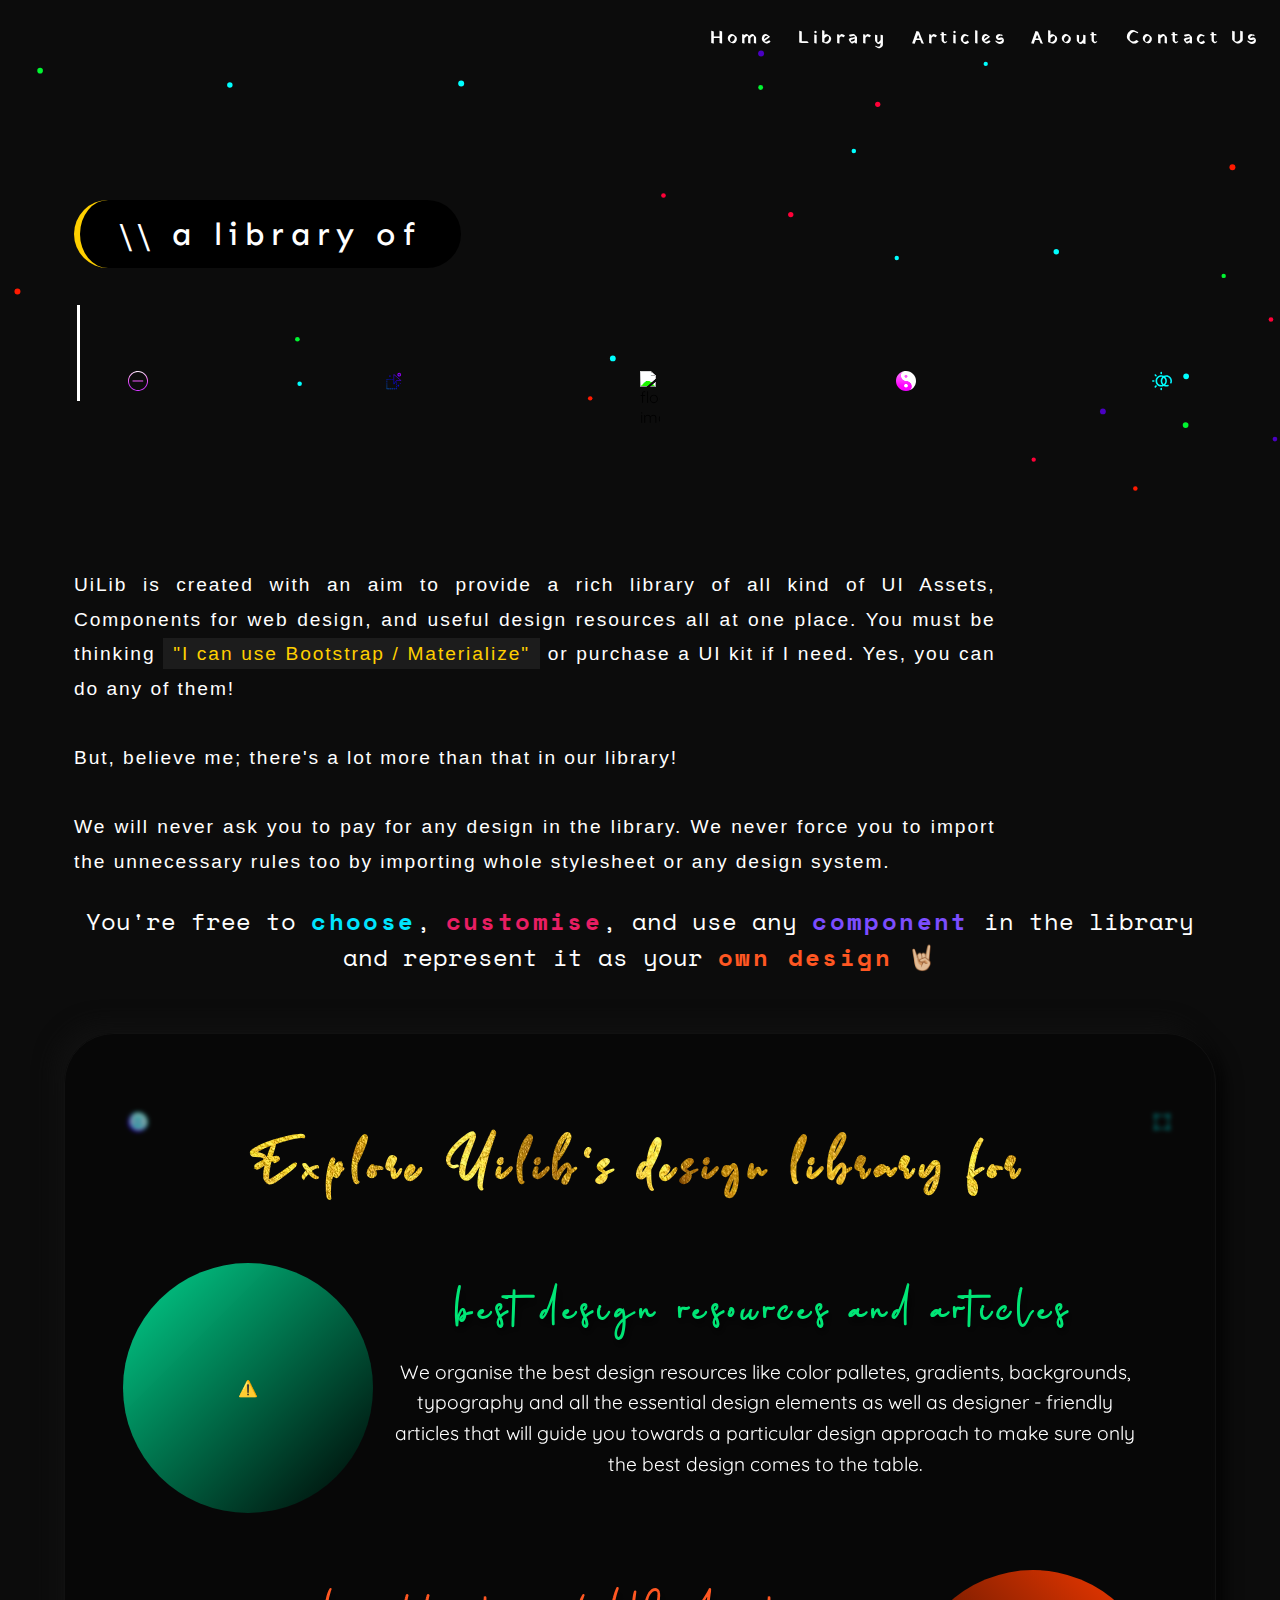
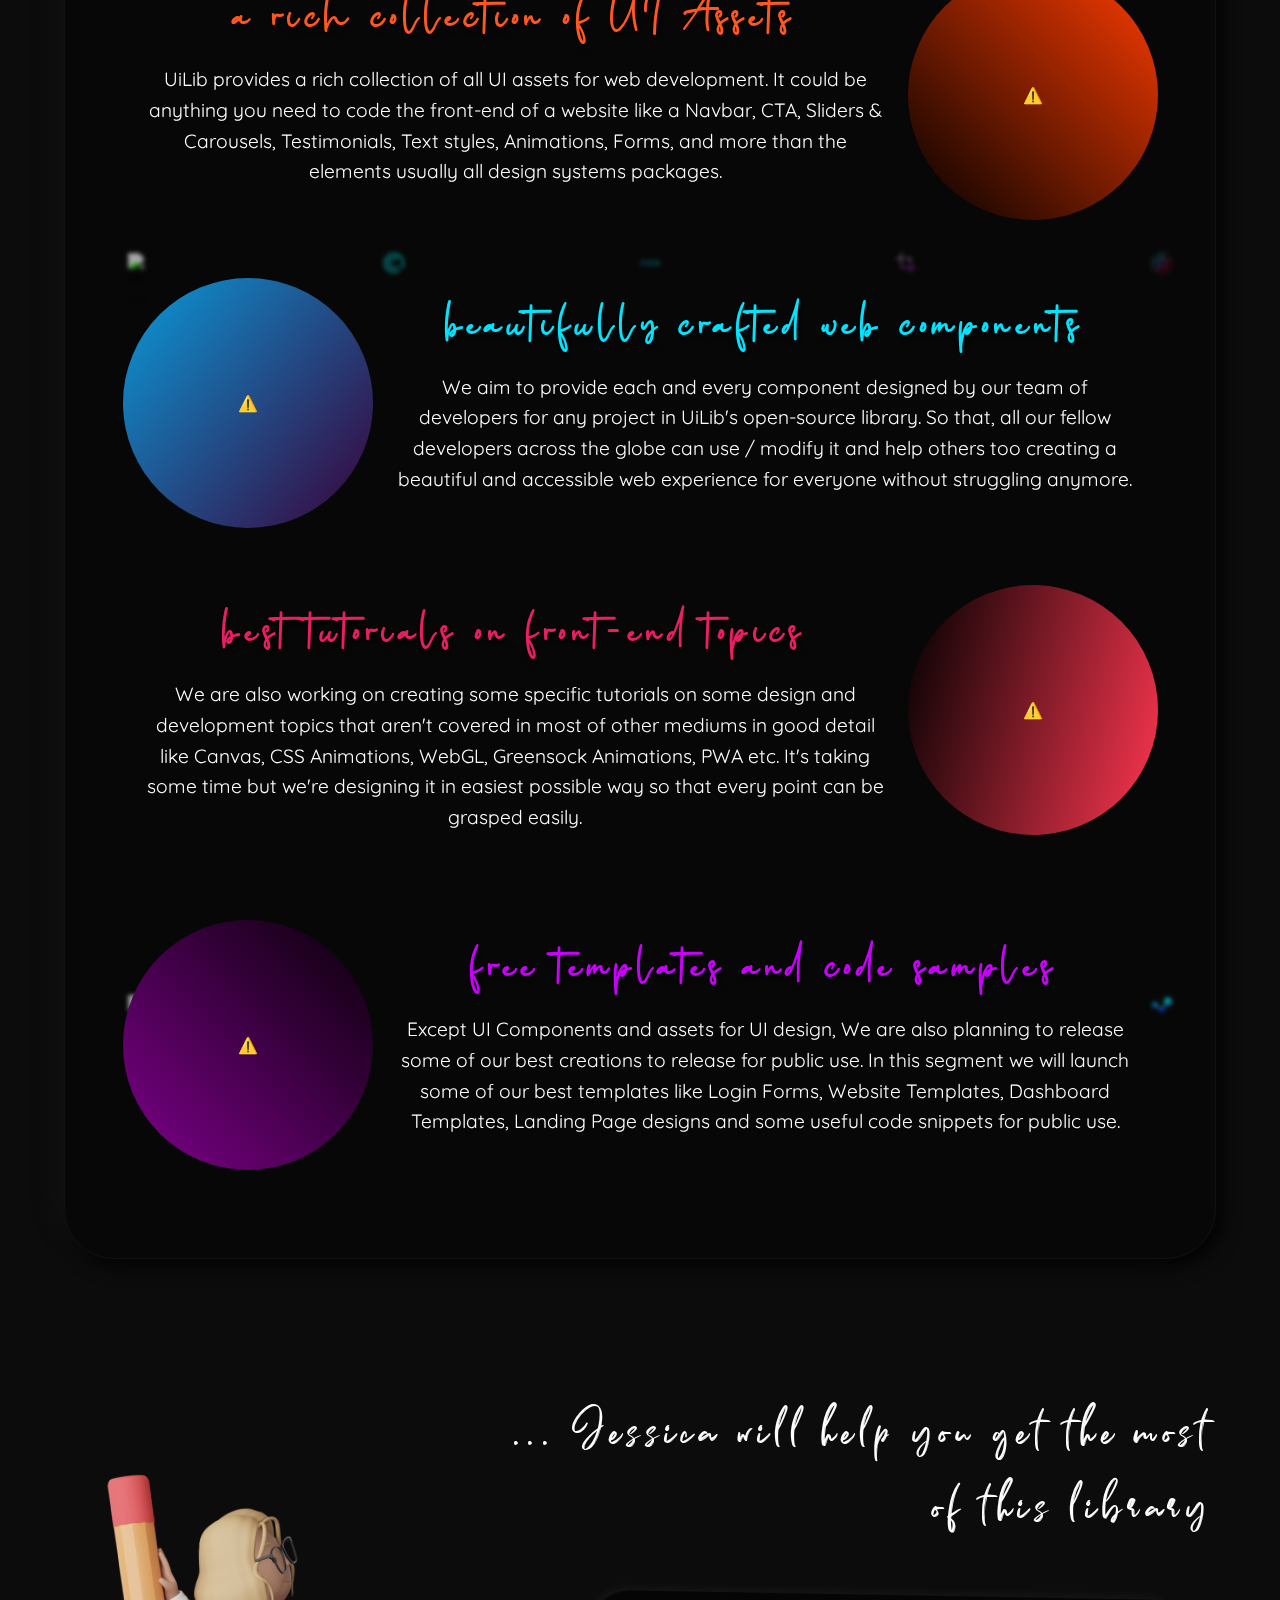
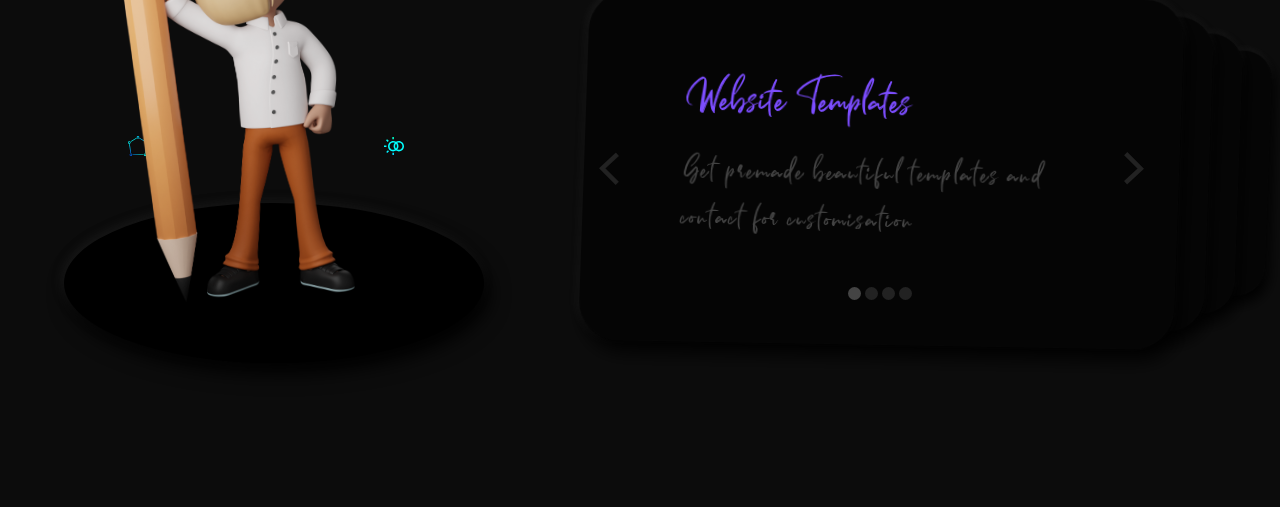
==== commit 73ba90da: "added showcase section" ====
--- a/index.html
+++ b/index.html
@@ -23,8 +23,13 @@
     <link rel="stylesheet" href="https://stackpath.bootstrapcdn.com/font-awesome/4.7.0/css/font-awesome.min.css">
 
     <!-- ================== jquery Script ==================== -->
-    <script src="https://ajax.googleapis.com/ajax/libs/jquery/3.3.1/jquery.min.js"></script>
-
+    <script src="js/jquery-3.5.1.min.js"></script>
+
+    <!-- Scrollreveal JS -->
+    <script src="js/scrollreveal.js"></script>
+
+    <link rel="stylesheet" type="text/css" href="styles/slick.css"/>
+    <!-- <link rel="stylesheet" type="text/css" href="styles/slick-theme.css"/> -->
     <link rel="stylesheet" href="styles/main.css">
 
 </head>
@@ -145,25 +150,25 @@
                     <h2 class="head">Explore Uilib's design library for</h2>
                     <div class="section">
                         <div class="lottiefile">
-                            <lottie-player src="https://assets9.lottiefiles.com/packages/lf20_8msozocb.json"  
-                                            speed="1.5"  
+                            <lottie-player src="https://assets9.lottiefiles.com/packages/lf20_8msozocb.json"
+                                            speed="1.5"
                                             style="background: linear-gradient(315deg,#000000, #00ffaad2);" loop  autoplay></lottie-player>
                         </div>
                         <div class="content">
                             <h3 class="section-head" style="color: #00e676;">best design resources and articles</h3>
                             <p class="section-text">
                                 We organise the best design resources like color palletes, gradients, backgrounds, typography
-                                and all the essential design elements as well as designer - friendly articles that will guide 
+                                and all the essential design elements as well as designer - friendly articles that will guide
                                 you towards a particular design approach to make sure only the best design comes to the table.
                             </p>
                         </div>
                     </div>
-                    <div class="section">                        
+                    <div class="section">
                         <div class="content">
                             <h3 class="section-head" style="color: #ff5722;">a rich collection of UI Assets</h3>
                             <p class="section-text">
-                                UiLib provides a rich collection of all UI assets for web development. It could be anything you 
-                                need to code the front-end of a website like a Navbar, CTA, Sliders & Carousels, Testimonials, 
+                                UiLib provides a rich collection of all UI assets for web development. It could be anything you
+                                need to code the front-end of a website like a Navbar, CTA, Sliders & Carousels, Testimonials,
                                 Text styles, Animations, Forms, and more than the elements usually all design systems packages.
                             </p>
                         </div>
@@ -178,19 +183,19 @@
                         <div class="content">
                             <h3 class="section-head" style="color: #00e5ff;">beautifully crafted web components</h3>
                             <p class="section-text">
-                                We aim to provide each and every component designed by our team of developers for any project in UiLib's 
+                                We aim to provide each and every component designed by our team of developers for any project in UiLib's
                                 open-source library. So that, all our fellow developers across the globe can use / modify it and help others
                                 too creating a beautiful and accessible web experience for everyone without struggling anymore.
                             </p>
                         </div>
                     </div>
-                    <div class="section"> 
+                    <div class="section">
                         <div class="content">
                             <h3 class="section-head" style="color: #e91e63;">best tutorials on front-end topics</h3>
                             <p class="section-text">
-                                We are also working on creating some specific tutorials on some design and development topics that 
+                                We are also working on creating some specific tutorials on some design and development topics that
                                 aren't covered in most of other mediums in good detail like Canvas, CSS Animations, WebGL, Greensock
-                                 Animations, PWA etc. It's taking some time but we're designing it in easiest possible way so that every point can be grasped easily.   
+                                 Animations, PWA etc. It's taking some time but we're designing it in easiest possible way so that every point can be grasped easily.
                             </p>
                         </div>
                         <div class="lottiefile">
@@ -205,7 +210,7 @@
                             <h3 class="section-head" style="color: #c900fc;">free templates and code samples</h3>
                             <p class="section-text">
                                 Except UI Components and assets for UI design, We are also planning to release some of our best creations
-                                to release for public use. In this segment we will launch some of our best templates like Login Forms, 
+                                to release for public use. In this segment we will launch some of our best templates like Login Forms,
                                 Website Templates, Dashboard Templates, Landing Page designs and some useful code snippets for public use.
                             </p>
                         </div>
@@ -217,15 +222,15 @@
                     <h2 class="head">Explore Uilib's design library for</h2>
                     <div class="section">
                         <div class="lottiefile">
-                            <lottie-player src="https://assets9.lottiefiles.com/packages/lf20_8msozocb.json"  
-                                            speed="1.5"  
+                            <lottie-player src="https://assets9.lottiefiles.com/packages/lf20_8msozocb.json"
+                                            speed="1.5"
                                             style="background: linear-gradient(315deg,#000000, #00ffaad2);" loop  autoplay></lottie-player>
                         </div>
                         <div class="content">
                             <h3 class="section-head" style="color: #00ff84;">best design resources and articles</h3>
                             <p class="section-text">
                                 We organise the best design resources like color palletes, gradients, backgrounds, typography
-                                and all the essential design elements as well as designer - friendly articles that will guide 
+                                and all the essential design elements as well as designer - friendly articles that will guide
                                 you towards a particular design approach to make sure only the best design comes to the table.
                             </p>
                         </div>
@@ -233,12 +238,12 @@
                     <div class="section">
                         <div class="lottiefile">
                             <lottie-player src="https://assets10.lottiefiles.com/packages/lf20_ZxdiLh.json"  speed="1.5"  style="background: linear-gradient(-315deg,#000000,  #ff3c00);" loop  autoplay></lottie-player>
-                        </div>                        
+                        </div>
                         <div class="content">
                             <h3 class="section-head" style="color: #ff3c00;">a rich collection of UI Assets</h3>
                             <p class="section-text">
-                                UiLib provides a rich collection of all UI assets for web development. It could be anything you 
-                                need to code the front-end of a website like a Navbar, CTA, Sliders & Carousels, Testimonials, 
+                                UiLib provides a rich collection of all UI assets for web development. It could be anything you
+                                need to code the front-end of a website like a Navbar, CTA, Sliders & Carousels, Testimonials,
                                 Text styles, Animations, Forms, and more than the elements usually all design systems packages.
                             </p>
                         </div>
@@ -250,7 +255,7 @@
                         <div class="content">
                             <h3 class="section-head" style="color: #00e5ff;">beautifully crafted web components</h3>
                             <p class="section-text">
-                                We aim to provide each and every component designed by our team of developers for any project in UiLib's 
+                                We aim to provide each and every component designed by our team of developers for any project in UiLib's
                                 open-source library. So that, all our fellow developers across the globe can use / modify it and help others
                                 too creating a beautiful and accessible web experience for everyone without struggling anymore.
                             </p>
@@ -259,13 +264,13 @@
                     <div class="section">
                         <div class="lottiefile">
                             <lottie-player src="https://assets9.lottiefiles.com/packages/lf20_eTM2vQ.json"  speed="1.5"  style="background: linear-gradient(-75deg, #ff3650, #000000);" loop  autoplay></lottie-player>
-                        </div> 
+                        </div>
                         <div class="content">
                             <h3 class="section-head" style="color: #ff0055;">best tutorials on front-end topics</h3>
                             <p class="section-text">
-                                We are also working on creating some specific tutorials on some design and development topics that 
+                                We are also working on creating some specific tutorials on some design and development topics that
                                 aren't covered in most of other mediums in good detail like Canvas, CSS Animations, WebGL, Greensock
-                                 Animations, PWA etc. It's taking some time but we're designing it in easiest possible way so that every point can be grasped easily.   
+                                Animations, PWA etc. It's taking some time but we're designing it in easiest possible way so that every point can be grasped easily.
                             </p>
                         </div>
                     </div>
@@ -277,11 +282,120 @@
                             <h3 class="section-head" style="color: #d21fff;">free templates and code samples</h3>
                             <p class="section-text">
                                 Except UI Components and assets for UI design, We are also planning to release some of our best creations
-                                to release for public use. In this segment we will launch some of our best templates like Login Forms, 
+                                to release for public use. In this segment we will launch some of our best templates like Login Forms,
                                 Website Templates, Dashboard Templates, Landing Page designs and some useful code snippets for public use.
                             </p>
                         </div>
                     </div>
+                </div>
+
+                <!-- /////////--- cards / scenes / grids AREA ---//////// -->
+                <div class="attractions">
+
+                    <!-- stacked section -->
+                    <div class="stacked-section">
+                        <div class="left">
+                            <img src="images/girl3d.png" id="girl" alt="girl with pencil">
+                            <div id="girlshadow"></div>
+                        </div>
+                        <div class="right">
+                            <h2 class="stackhead">... Jessica will help you get the most of this library</h2>
+                            <div class="stack-container">
+                                
+                                <div id="stacked-slider">
+                                    <div class="dp-wrap">
+                                        <div id="dp-slider">
+                        
+                                            <div class="dp_item" data-class="1" data-position="1">
+                                                <div class="dp-content">
+                                                    <h2>Website Templates</h2>
+                                                    <p> Get premade beautiful templates and contact for customisation </p>
+                                                </div>
+                                            </div>
+                        
+                                            <div class="dp_item" data-class="2" data-position="2">
+                                                <div class="dp-content">
+                                                    <h2>UI Snippets</h2>
+                                                    <p> A rich collection of UI snippets like cards, panels, gradients etc.</p>
+                                                </div>
+                                            </div>
+                        
+                                            <div class="dp_item" data-class="3" data-position="3">
+                                                <div class="dp-content">
+                                                    <h2>Design Articles</h2>
+                                                    <p> Beautifully crafted articles to explain the latest design trends </p>
+                                                </div>
+                                            </div>
+                        
+                                            <div class="dp_item" data-class="4" data-position="4">
+                                                <div class="dp-content">
+                                                    <h2>Tutorials</h2>
+                                                    <p> Tutorial series on various topics like Canvas, WebGL, threejs etc. </p>
+                                                </div>
+                                            </div>
+                                        </div>
+                        
+                                        <span id="dp-next">
+                                            <svg xmlns="http://www.w3.org/2000/svg" viewBox="0 0 51.401 51.401">
+                                                <defs>
+                                                <style>
+                                                    .cls-1 {
+                                                    fill: none;
+                                                    stroke: #222;
+                                                    stroke-miterlimit: 10;
+                                                    stroke-width: 7px;
+                                                    }
+                                                </style>
+                                                </defs>
+                                                <path id="Rectangle_4_Copy" data-name="Rectangle 4 Copy" class="cls-1" d="M32.246,0V33.178L0,31.953" transform="translate(0.094 25.276) rotate(-45)"/>
+                                            </svg>
+                                        </span>
+                        
+                                        <span id="dp-prev">
+                                            <svg xmlns="http://www.w3.org/2000/svg" viewBox="0 0 51.401 51.401">
+                                                <defs>
+                                                <style>
+                                                    .cls-1 {
+                                                    fill: none;
+                                                    stroke: #222;
+                                                    stroke-miterlimit: 10;
+                                                    stroke-width: 7px;
+                                                    }
+                                                </style>
+                                                </defs>
+                                                <path id="Rectangle_4_Copy" data-name="Rectangle 4 Copy" class="cls-1" d="M32.246,0V33.178L0,31.953" transform="translate(0.094 25.276) rotate(-45)"/>
+                                            </svg>
+                                        </span>
+                        
+                                        <ul id="dp-dots">
+                                            <li data-class="1" class="active"></li>
+                                            <li data-class="2"></li>
+                                            <li data-class="3"></li>
+                                            <li data-class="4"></li>
+                                        </ul>
+                                    </div>
+                                </div>
+
+                            </div>
+                        </div>
+                    </div>
+
+                    <!-- elements carousel -->
+                    <!-- <div class="glass">
+                        <div class="card-carousel">
+                            <div class="card" id="one"></div>
+                            <div class="card" id="two"></div>
+                            <div class="card" id="three"></div>
+                            <div class="card" id="four"></div>
+                            <div class="card" id="five"></div>
+                            <div class="card" id="six"></div>
+                            <div class="card" id="seven"></div>
+                            <div class="card" id="eight"></div>
+                            <div class="card" id="nine"></div>
+                            <div class="card" id="ten"></div>
+                        </div>
+                    </div> -->
+
                 </div>
 
             </div>
@@ -292,10 +406,10 @@
 </body>
 
     <script src="js/canvas.js"></script>
-    <script src="https://code.jquery.com/jquery-3.4.1.slim.min.js" integrity="sha384-J6qa4849blE2+poT4WnyKhv5vZF5SrPo0iEjwBvKU7imGFAV0wwj1yYfoRSJoZ+n" crossorigin="anonymous"></script>
+    <script src="js/jquery-3.5.1.min.js"></script>
     <script src="js/typed.js"></script>
-    <script src="https://unpkg.com/@lottiefiles/lottie-player@latest/dist/lottie-player.js"></script>
-    <script src="https://unpkg.com/scrollreveal"></script>
+    <script src="js/lottie-player.js"></script>
+    <script type="text/javascript" src="js/slick.min.js"></script>
     <script src="js/script.js"></script>
 
 </html>--- a/styles/main.css
+++ b/styles/main.css
@@ -2,6 +2,24 @@
 @import url('https://fonts.googleapis.com/css2?family=Quicksand:wght@400;500&family=Sen:wght@400;700&family=Space+Mono:wght@400;700&family=Yatra+One&display=swap');
 /* @import url('styles/animations.css'); */
 
+@font-face {
+    font-family: 'bagusstanlleystanlley';
+    src: url('../assets/fonts/bagusstanlley-gxdg4-webfont.woff2') format('woff2'),
+         url('../assets/fonts/bagusstanlley-gxdg4-webfont.woff') format('woff');
+    font-weight: normal;
+    font-style: normal;
+
+}
+
+@font-face {
+    font-family: 'sometimesregular';
+    src: url('../assets/fonts/sometimes-51amx-webfont.woff2') format('woff2'),
+         url('../assets/fonts/sometimes-51amx-webfont.woff') format('woff');
+    font-weight: normal;
+    font-style: normal;
+
+}
+
 audio{
     visibility: hidden;
     display: none;
@@ -9,7 +27,7 @@
 
 :root{
     /* color variables */
-    --background: #0b0b0b;
+    --background: #0c0c0c;
     --foreground: #111111;
     --black: #000;
     --red: #ff0000;
@@ -27,6 +45,8 @@
     --sen : 'Sen', sans-serif;
     --space : 'Space Mono', monospace;
     --yatra : 'Yatra One', cursive;
+    --bagus : 'bagusstanlleystanlley';
+    --sometimes: 'sometimesregular';
 
     /* Layout variables */
     --canvasHeight: 550px;
@@ -324,6 +344,7 @@
 .floaters{
     position: fixed;
     width: 20px;
+    filter: contrast(250%);
     z-index: -999999999;
 }
 .floaters:nth-child(odd){
@@ -501,10 +522,15 @@
     visibility: hidden;
 }
 .info-sections{
-    margin: 5%;
-    background: var(--foreground);
+    margin: 5% 0%;
+    background: rgba( 0, 0, 0, 0.35 );
+    box-shadow: -10px -10px 20px #111,
+                5px 5px 20px #000;
+    backdrop-filter: blur( 2px );
+    -webkit-backdrop-filter: blur( 2px );
     padding: 30px 0px;
     border-radius: 50px;
+    border: 1px solid #111;
 }
 .section{
     width: 90%;
@@ -518,7 +544,6 @@
 lottie-player{
     width: 250px;
     height: 250px;
-    background: #666;
     border-radius: 50%;
 }
 .content{
@@ -531,15 +556,16 @@
     background-clip: text;
     -webkit-background-clip: text;
     -webkit-text-fill-color: transparent;
-    font-size: 3em;
+    font-size: 4.5em;
     letter-spacing: 0.1em;
-    font-family: var(--yatra);
+    font-family: var(--sometimes);
 }
 .section-head{
     font-family: var(--poppins);
-    font-size: 2em;
+    font-family: 'bagusstanlleystanlley';
+    font-size: 4em;
     font-weight: 600;
-    letter-spacing: 0.05em;
+    letter-spacing: 0.1em;
     margin: 0em;
     text-shadow: 2px 5px 10px #000;
 }
@@ -552,8 +578,246 @@
     margin: 0;
     padding: 20px;
 }
-
-
+.stacked-section{
+    display: flex;
+    align-items: flex-start;
+    justify-content: space-between;
+    margin: 80px 0px;
+}
+.left{
+    float: left;
+    margin-top: 120px;
+}
+.left img{
+    height: 450px;
+    margin-left: 40px;
+    transform: rotateZ(-2deg);
+    animation: moveup 4s ease-out infinite forwards;
+}
+#girlshadow{
+    display: block;
+    height: 160px;
+    width: 420px;
+    border-radius: 50%;
+    background: #000;
+    margin-top: -110px;
+    box-shadow: 5px 10px 20px #000, 
+                -2px -2px 10px #222222b5;
+    /* animation: moveahead 5s ease-out 0.5s infinite forwards; */
+}
+.right{
+
+}
+.stackhead{
+    color: var(--white);
+    font-family: var(--sometimes);
+    font-size: 4em;
+    font-weight: normal;
+    letter-spacing: 0.1em;
+}
+.stack-container{
+    max-width: 700px;
+    position: relative;
+    margin: 0px 100px;
+    margin-right: -100px;
+}
+
+
+.dp-slider {
+    height: 100%;
+    width: 700px;
+}
+.dp-slider div {
+    transform-style: preserve-3d;
+}
+.dp_item {
+    display: block;
+    position: absolute;
+    text-align: center;
+    color: #FFF;
+    border-radius: 10px;
+    transition: transform 1.2s;
+}
+#dp-slider .dp_item:first-child {
+    z-index: 10 !important;
+    transform: rotateY(0deg) translateX(0px) skew(-2deg, 1deg) !important;
+}
+.dp_item[data-position="2"] {
+    z-index: 9;
+    transform: rotateY(0deg) translateX(10%) skew(-2deg, 1deg) scale(0.9);
+}
+.dp_item[data-position="3"] {
+    z-index: 8;
+    transform: rotateY(0deg) translateX(20%) skew(-2deg, 1deg) scale(0.8);
+}
+.dp_item[data-position="4"] {
+    z-index: 7;
+    transform: rotateY(0deg) translateX(30%) skew(-2deg, 1deg) scale(0.7);
+}
+#dp-next,
+#dp-prev {
+    position: absolute;
+    top: 45%;
+    right: 20%;
+    height: 33px;
+    width: 33px;
+    z-index: 10;
+    cursor: pointer;
+}
+#dp-prev {
+    left: 15px;
+    transform: rotate(180deg);
+}
+#dp-dots {
+    position: absolute;
+    bottom: 25px;
+    z-index: 12;
+    left: 32%;
+    cursor: default;
+}
+
+#dp-dots li {
+    display: inline-block;
+    width: 13px;
+    height: 13px;
+    background: #222;
+    border-radius: 50%;
+}
+#dp-dots li:hover {
+    cursor: pointer;
+    background: #444;
+    transition: background .3s;
+}
+#dp-dots li.active {
+    background: #444;
+}
+.dp_item {
+    width: 85%;
+}
+.dp-content {
+       text-align: left;
+}
+.dp_item {
+    display: flex;
+    align-items: center;
+    background: #050505;
+    box-shadow: 5px 10px 20px #000, 
+                -2px -2px 10px #222222b5;
+    border-radius: 40px;
+    overflow: hidden;
+    object-fit: cover;
+    object-position: right;
+    height: 350px;
+}
+.dp-content {
+    padding-left: 100px;
+    padding-right: 0;
+    display: inline-block;
+    width: 100%;
+}
+.dp-content h2 {
+    color: var(--violet);
+    font-family: var(--sometimes);
+    font-size: 3.5em;
+    font-weight: normal;
+    max-width: 460px;
+    margin-top: 8px;
+    margin-bottom: 0px;
+}
+.dp-content p {
+    color: #444;
+    max-width: 80%;
+    margin-top: 15px;
+    font-size: 2.5em;
+    letter-spacing: 0.05em;
+    font-family: var(--sometimes);
+}
+.dp-content .site-btn {
+   margin-top: 15px;
+   font-size: 13px;
+   padding: 19px 40px;
+}
+#dp-slider,
+.dp-img img {
+    height: 350px;
+    width: 100%;
+}
+#dp-slider .dp_item:hover:not(:first-child) {
+    cursor: pointer;
+}
+
+
+.glass{
+    width: 100%;
+    height: 300px;
+    background: rgba( 0, 0, 0, 0.35 );
+    box-shadow: -10px -10px 20px #111,
+                5px 5px 20px #000;
+    backdrop-filter: blur( 2px );
+    -webkit-backdrop-filter: blur( 2px );
+    border-radius: 60px;
+    border: 1px solid #111;
+}
+.card-carousel{
+    display: flex;
+    align-items: flex-start;
+    justify-content: space-around;
+    flex-wrap: wrap;
+    flex-direction: row;
+    margin: 10px 50px;
+    padding: 25px;
+}
+.card{
+    height: 220px;
+    width: 220px;
+    margin: 15px;
+    border-radius: 30px;
+    /* border: 1px solid #111; */
+}
+.card img{
+    height: 220px;
+    width: 220px;
+    border-radius: 40px;
+}
+.card{
+    /* background-image: linear-gradient(-75deg, #ff365152, #00000098), url('../assets/ezgif-4-5a2740a9a2de.gif'); */
+    background-size: contain;
+    background-position: center;
+    background-repeat: no-repeat;
+    box-shadow: -5px -5px 10px rgb(85, 85, 85),
+                10px 10px 10px #000;
+}
+
+#one{
+    background: var(--red);
+}
+#two{
+    background: var(--violet);
+}
+#three{
+    background: var(--yellow);
+}
+#four{
+    background: var(--sky);
+}
+#five{
+    background: var(--orange);
+}
+#six{
+    background: var(--green);
+}
+#seven{
+    background: var(--pink);
+}
+/* #eight{
+
+}
+#nine{
+
+}
+#ten{
+
+} */
 
 /* ======================== styles for large screen tablet devices ======================== */
 @media screen and (max-width: 900px){
@@ -1294,3 +1558,31 @@
 }
 
 
+@keyframes moveahead{
+    0%{
+        margin-left: 0px;
+    }
+    35%{
+        margin-left: 20px;
+    }
+    70%{
+        margin-left: -20px;
+    }
+    100%{
+        margin-left: 0px;
+    }
+}
+@keyframes moveup{
+    0%{
+        margin-top: 0px;
+    }
+    35%{
+        margin-top: 20px;
+    }
+    70%{
+        margin-top: -20px;
+    }
+    100%{
+        margin-top: 0px;
+    }
+}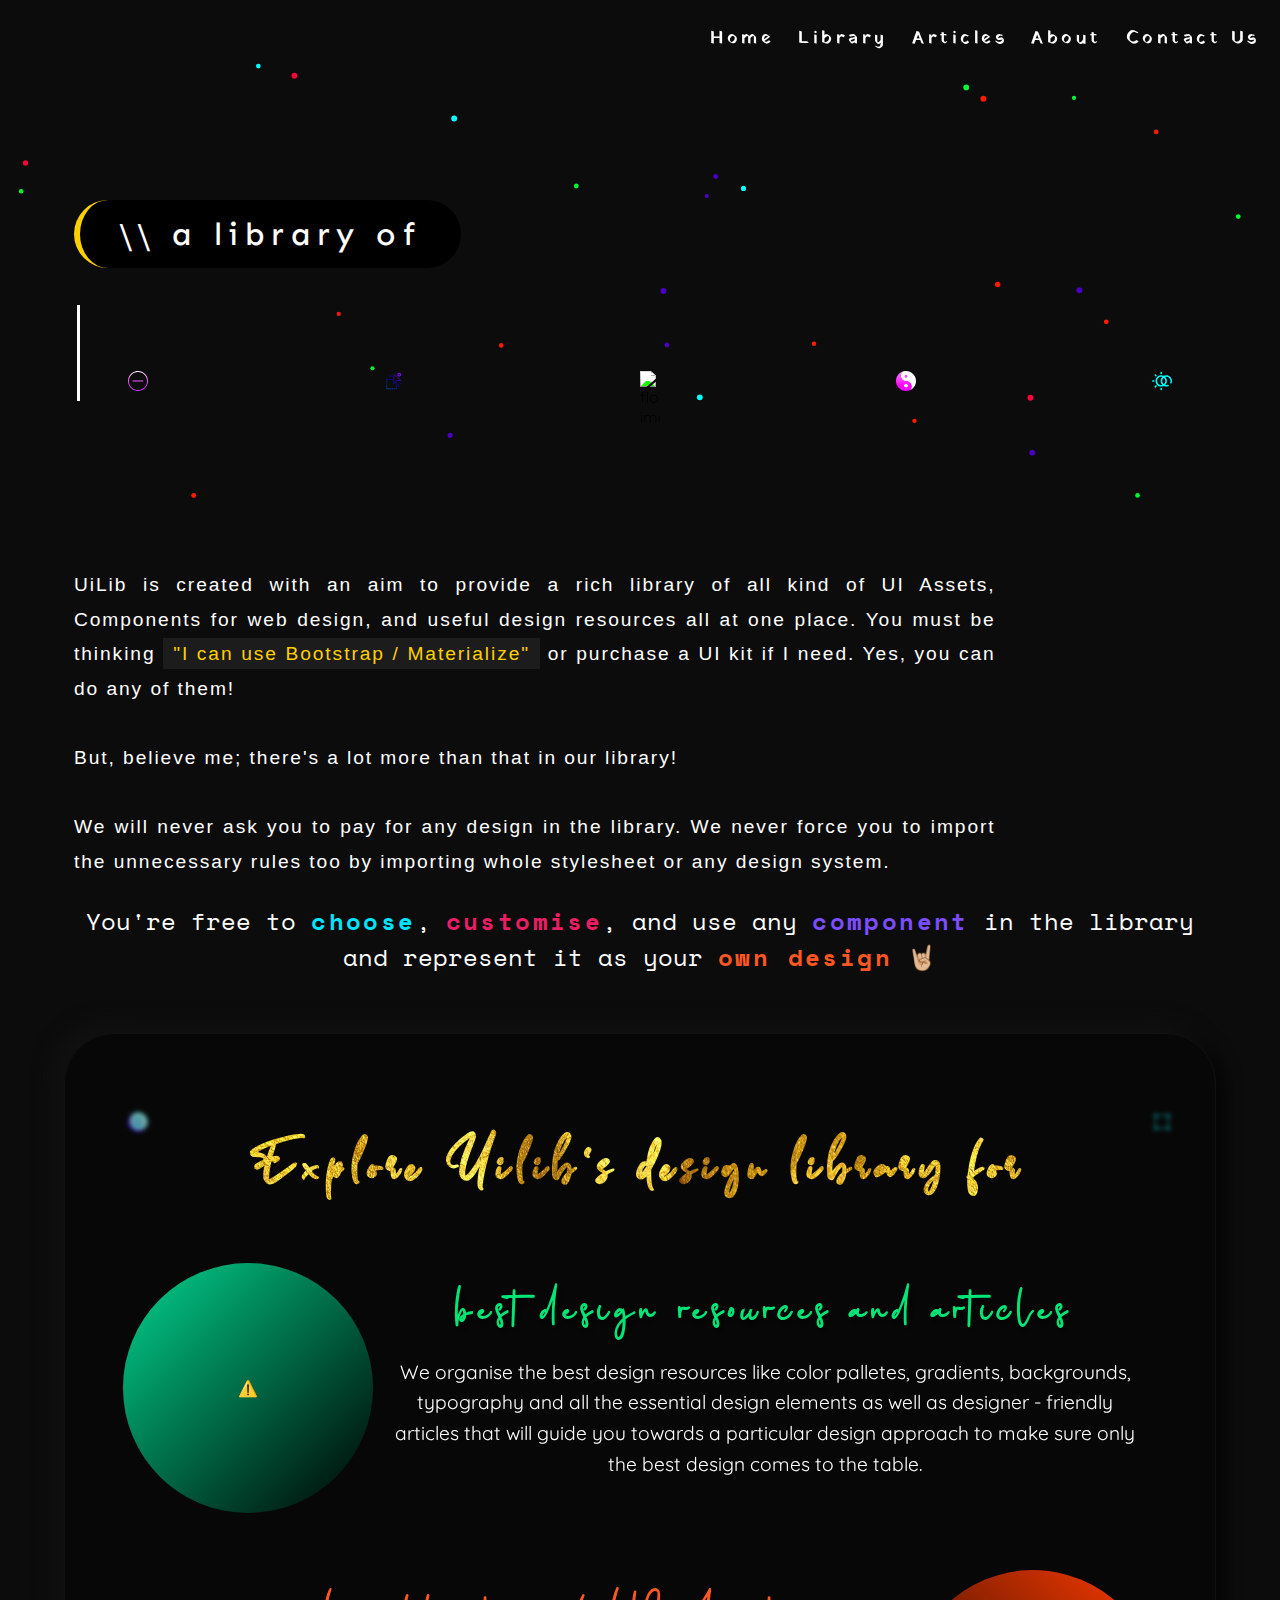
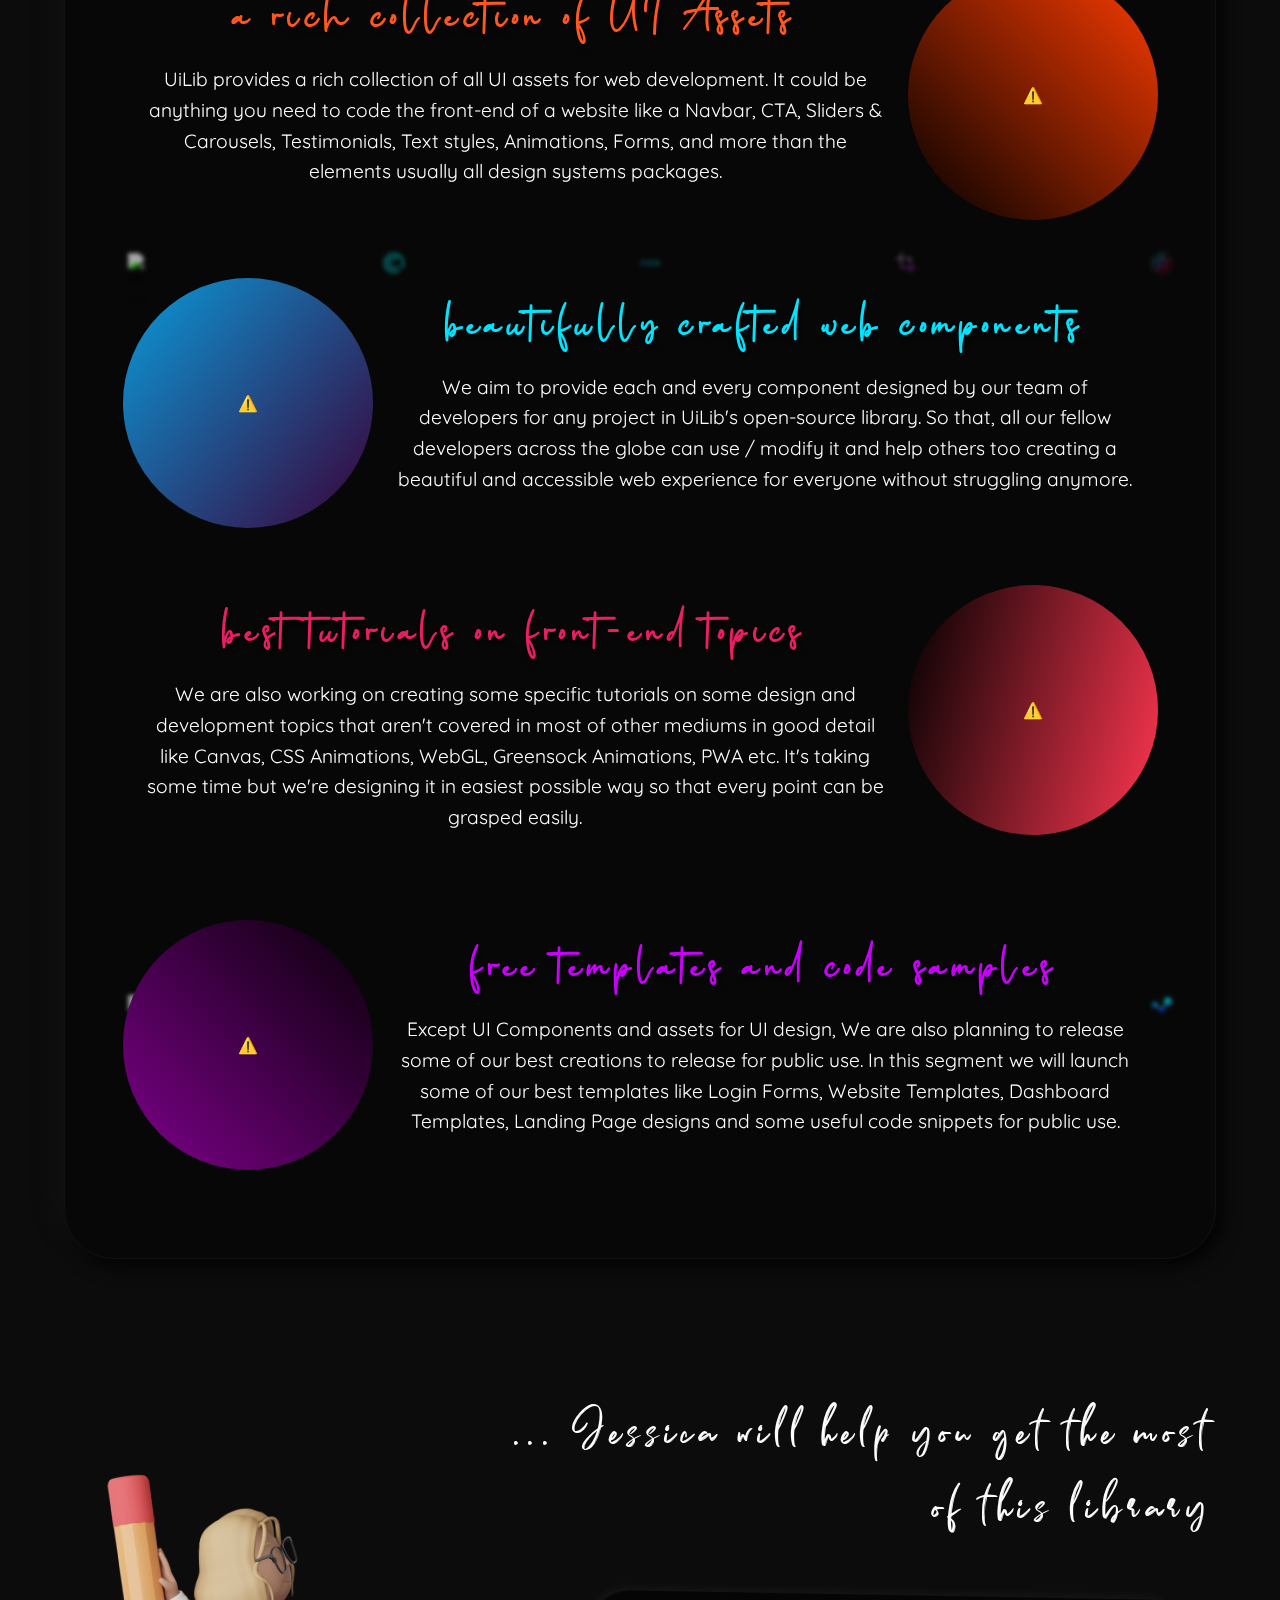
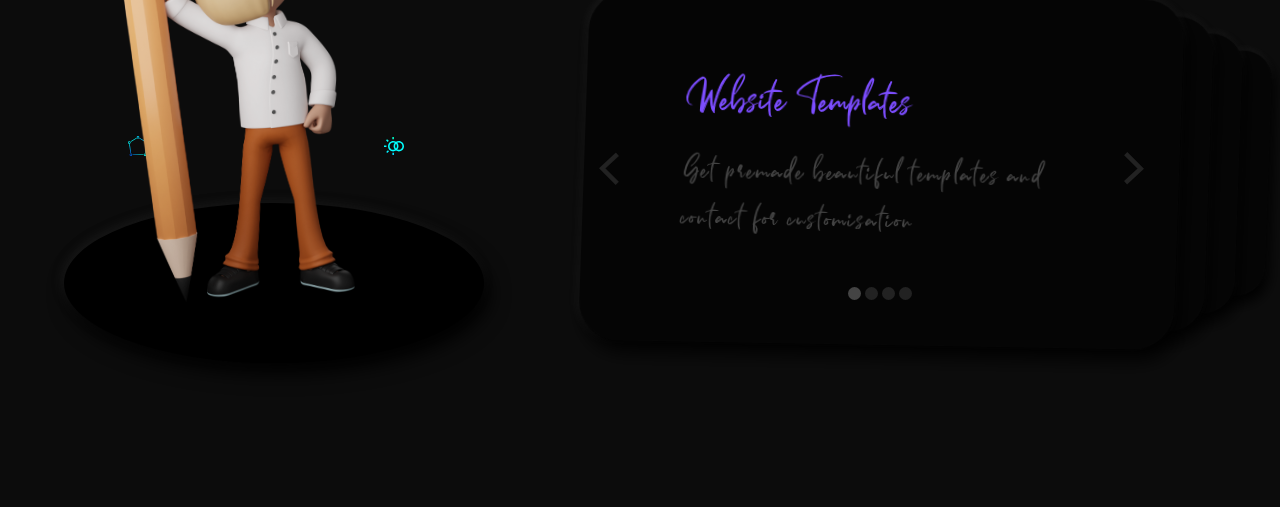
==== commit 63b20c17: "section revise" ====
--- a/index.html
+++ b/index.html
@@ -402,7 +402,6 @@
         </div>
 
     </div>
-    <!-- <embed src="assets/blindinglights.mp3" loop="false" autostart="false" hidden="false"/> -->
 </body>
 
     <script src="js/canvas.js"></script>
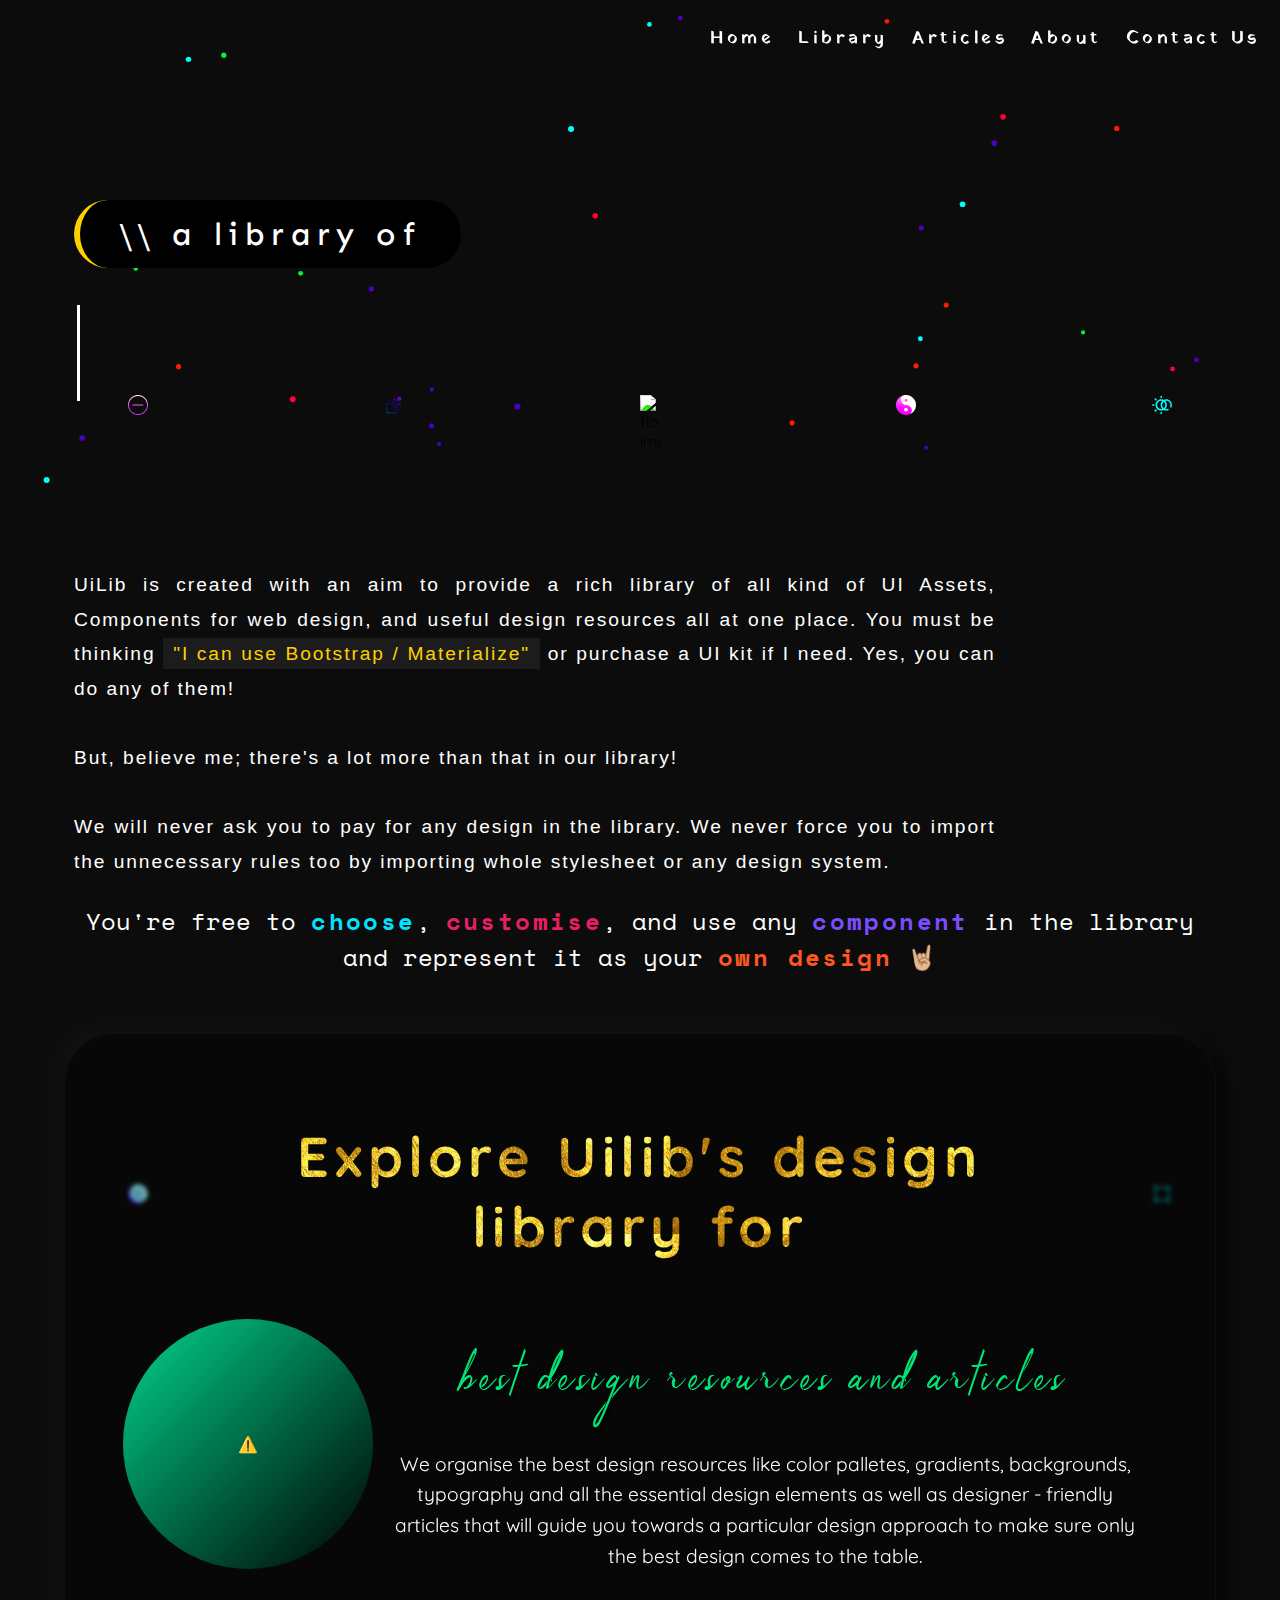
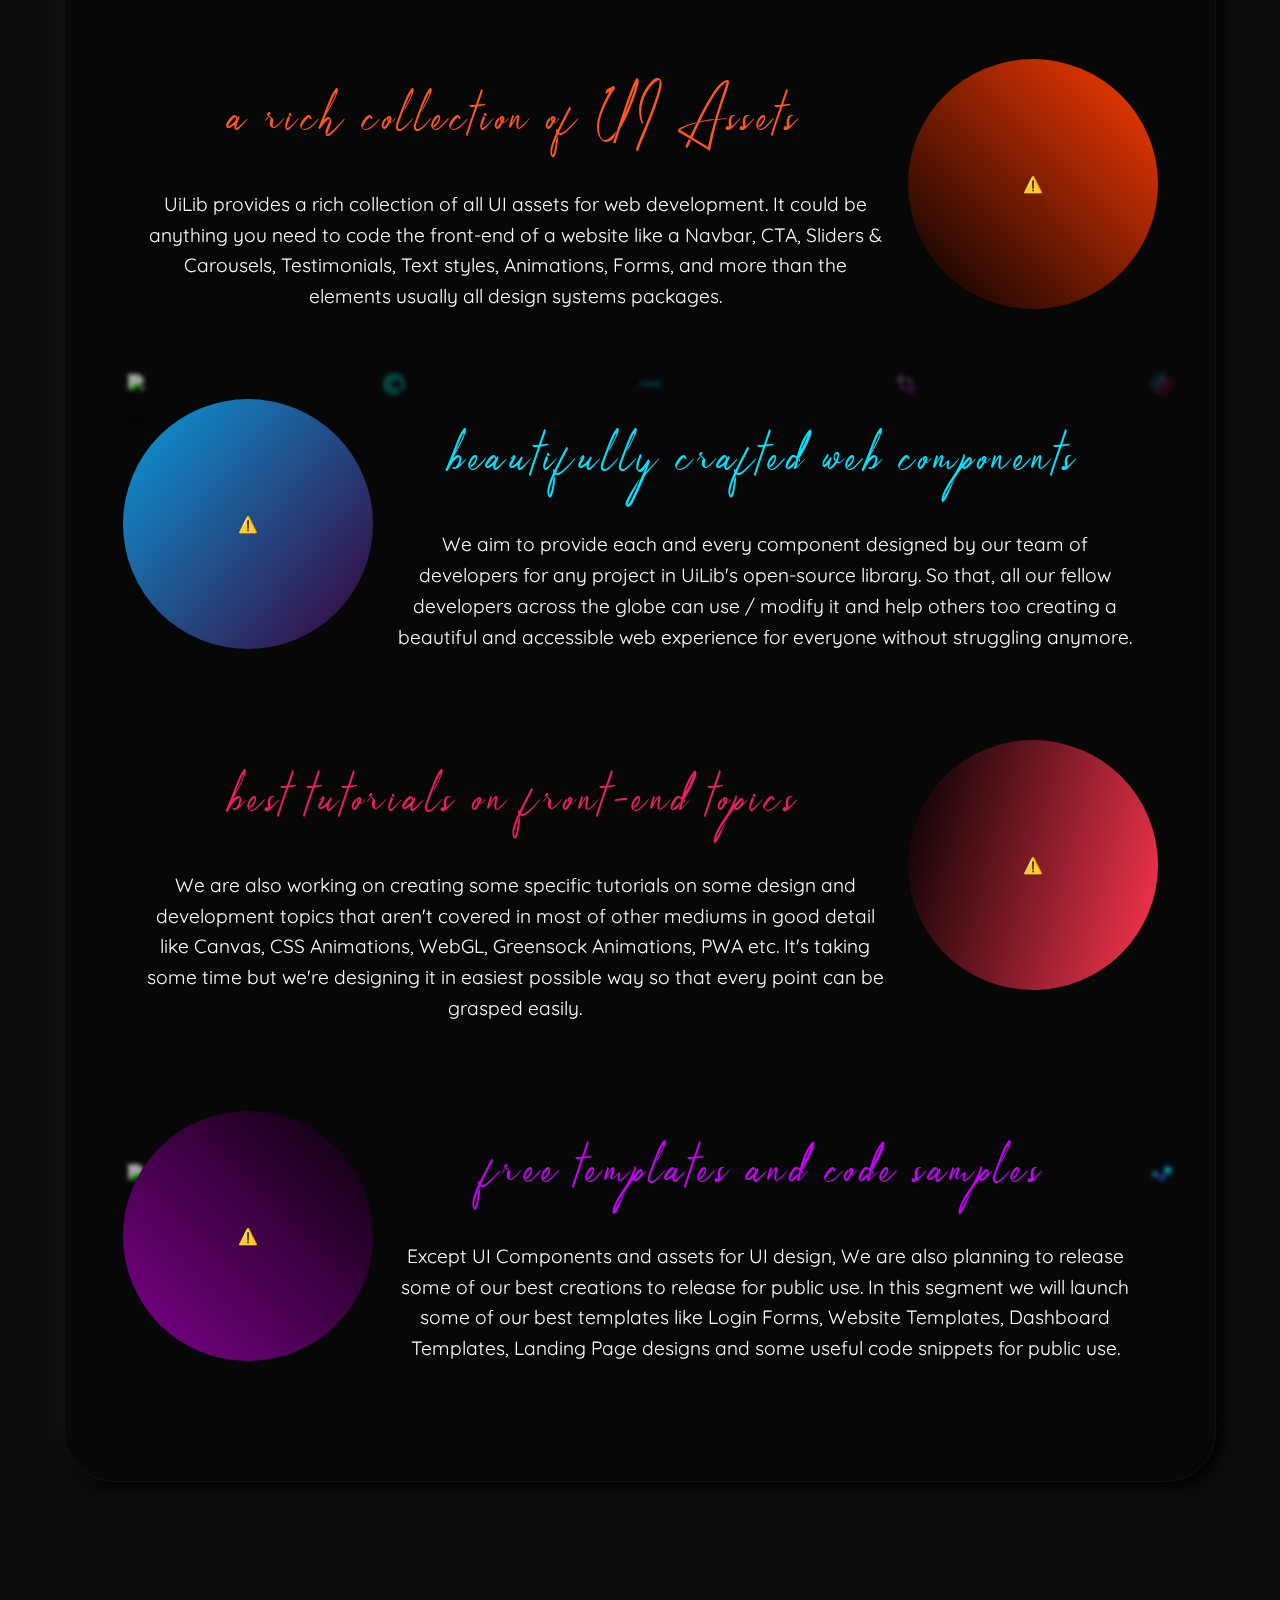
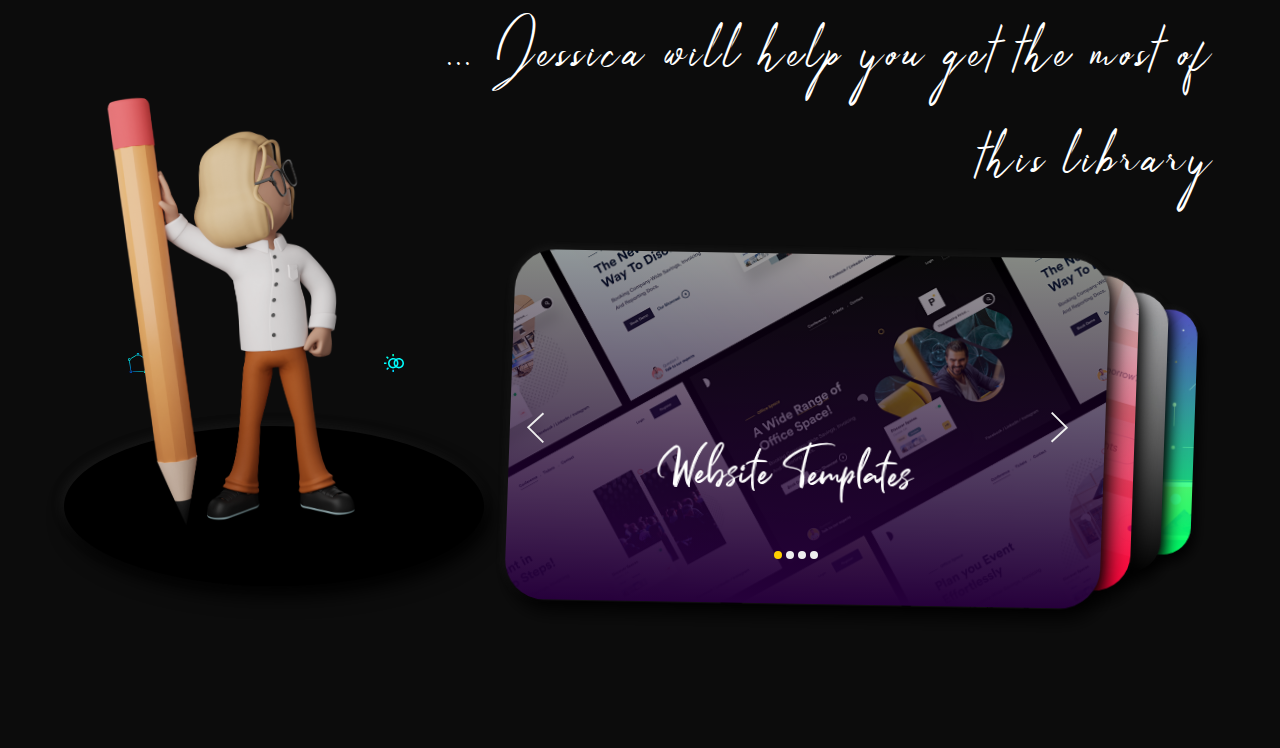
==== commit e2b49450: "section 3 ready" ====
--- a/index.html
+++ b/index.html
@@ -306,31 +306,31 @@
                                     <div class="dp-wrap">
                                         <div id="dp-slider">
                         
-                                            <div class="dp_item" data-class="1" data-position="1">
+                                            <div class="dp_item" style=" background-image: linear-gradient(to top, #26003b, rgba(0, 0, 0, 0.4)), url('images/templates.png');" data-class="1" data-position="1">
                                                 <div class="dp-content">
-                                                    <h2>Website Templates</h2>
-                                                    <p> Get premade beautiful templates and contact for customisation </p>
+                                                    <h2><br> Website Templates</h2>
+                                                    <!-- <p> Get premade beautiful templates and contact for customisation </p> -->
                                                 </div>
                                             </div>
                         
-                                            <div class="dp_item" data-class="2" data-position="2">
+                                            <div class="dp_item" style=" background-image: linear-gradient(to top, #ff0037, rgba(0, 0, 0, 0.2)), url('images/snippets.png');" data-class="2" data-position="2">
                                                 <div class="dp-content">
-                                                    <h2>UI Snippets</h2>
-                                                    <p> A rich collection of UI snippets like cards, panels, gradients etc.</p>
+                                                    <h2><br> UI Snippets</h2>
+                                                    <!-- <p> A rich collection of UI snippets like cards, panels, gradients etc.</p> -->
                                                 </div>
                                             </div>
                         
-                                            <div class="dp_item" data-class="3" data-position="3">
+                                            <div class="dp_item" style=" background-image: linear-gradient(#ffa60000, rgb(0, 0, 0)), url('images/articles.jpg');" data-class="3" data-position="3">
                                                 <div class="dp-content">
-                                                    <h2>Design Articles</h2>
-                                                    <p> Beautifully crafted articles to explain the latest design trends </p>
+                                                    <h2><br> Design Articles</h2>
+                                                    <!-- <p> Beautifully crafted articles to explain the latest design trends </p> -->
                                                 </div>
                                             </div>
                         
-                                            <div class="dp_item" data-class="4" data-position="4">
+                                            <div class="dp_item" style=" background-image: linear-gradient(to top, #00ff62 , rgba(0, 0, 0, 0)), url('images/tutorial.PNG');" data-class="4" data-position="4">
                                                 <div class="dp-content">
-                                                    <h2>Tutorials</h2>
-                                                    <p> Tutorial series on various topics like Canvas, WebGL, threejs etc. </p>
+                                                    <h2><br> Design Tutorials</h2>
+                                                    <!-- <p> Tutorial series on various topics like Canvas, WebGL, threejs etc. </p> -->
                                                 </div>
                                             </div>
                                         </div>
@@ -341,15 +341,16 @@
                                                 <style>
                                                     .cls-1 {
                                                     fill: none;
-                                                    stroke: #222;
+                                                    stroke: #eee;
                                                     stroke-miterlimit: 10;
-                                                    stroke-width: 7px;
+                                                    stroke-width: 3px;
                                                     }
                                                 </style>
                                                 </defs>
                                                 <path id="Rectangle_4_Copy" data-name="Rectangle 4 Copy" class="cls-1" d="M32.246,0V33.178L0,31.953" transform="translate(0.094 25.276) rotate(-45)"/>
                                             </svg>
                                         </span>
+
                         
                                         <span id="dp-prev">
                                             <svg xmlns="http://www.w3.org/2000/svg" viewBox="0 0 51.401 51.401">
@@ -357,9 +358,9 @@
                                                 <style>
                                                     .cls-1 {
                                                     fill: none;
-                                                    stroke: #222;
+                                                    stroke: #eee;
                                                     stroke-miterlimit: 10;
-                                                    stroke-width: 7px;
+                                                    stroke-width: 3px;
                                                     }
                                                 </style>
                                                 </defs>
--- a/styles/main.css
+++ b/styles/main.css
@@ -2,15 +2,16 @@
 @import url('https://fonts.googleapis.com/css2?family=Quicksand:wght@400;500&family=Sen:wght@400;700&family=Space+Mono:wght@400;700&family=Yatra+One&display=swap');
 /* @import url('styles/animations.css'); */
 
+/* bulgarie */
 @font-face {
-    font-family: 'bagusstanlleystanlley';
-    src: url('../assets/fonts/bagusstanlley-gxdg4-webfont.woff2') format('woff2'),
-         url('../assets/fonts/bagusstanlley-gxdg4-webfont.woff') format('woff');
+    font-family: 'bulgarieregular';
+    src: url('../assets/fonts/fontsfree-net-bulgarie-webfont.woff2') format('woff2'),
+         url('../assets/fonts/fontsfree-net-bulgarie-webfont.woff') format('woff');
     font-weight: normal;
     font-style: normal;
-
-}
-
+}
+
+/* sometimes */
 @font-face {
     font-family: 'sometimesregular';
     src: url('../assets/fonts/sometimes-51amx-webfont.woff2') format('woff2'),
@@ -45,8 +46,8 @@
     --sen : 'Sen', sans-serif;
     --space : 'Space Mono', monospace;
     --yatra : 'Yatra One', cursive;
-    --bagus : 'bagusstanlleystanlley';
     --sometimes: 'sometimesregular';
+    --bulgarie: 'bulgarieregular';
 
     /* Layout variables */
     --canvasHeight: 550px;
@@ -556,18 +557,17 @@
     background-clip: text;
     -webkit-background-clip: text;
     -webkit-text-fill-color: transparent;
-    font-size: 4.5em;
+    font-size: 3.5em;
     letter-spacing: 0.1em;
-    font-family: var(--sometimes);
+    font-family: var(--quicksand);
 }
 .section-head{
-    font-family: var(--poppins);
-    font-family: 'bagusstanlleystanlley';
-    font-size: 4em;
-    font-weight: 600;
+    font-family: var(--bulgarie);
+    font-size: 2.8em;
+    font-weight: normal;
     letter-spacing: 0.1em;
     margin: 0em;
-    text-shadow: 2px 5px 10px #000;
+    text-shadow: 2px 4px 5px #000;
 }
 .section-text{
     color: var(--white);
@@ -587,6 +587,7 @@
 .left{
     float: left;
     margin-top: 120px;
+    width: 30%;
 }
 .left img{
     height: 450px;
@@ -601,17 +602,17 @@
     border-radius: 50%;
     background: #000;
     margin-top: -110px;
-    box-shadow: 5px 10px 20px #000, 
+    box-shadow: 5px 10px 20px #000,
                 -2px -2px 10px #222222b5;
     /* animation: moveahead 5s ease-out 0.5s infinite forwards; */
 }
 .right{
-
+    width: 70%;
 }
 .stackhead{
     color: var(--white);
-    font-family: var(--sometimes);
-    font-size: 4em;
+    font-family: var(--bulgarie);
+    font-size: 3em;
     font-weight: normal;
     letter-spacing: 0.1em;
 }
@@ -637,6 +638,10 @@
     color: #FFF;
     border-radius: 10px;
     transition: transform 1.2s;
+    background-position: center;
+    background-size: cover;
+    background-repeat: no-repeat;
+    background-attachment: fixed;
 }
 #dp-slider .dp_item:first-child {
     z-index: 10 !important;
@@ -678,18 +683,18 @@
 
 #dp-dots li {
     display: inline-block;
-    width: 13px;
-    height: 13px;
-    background: #222;
+    width: 8px;
+    height: 8px;
+    background: #eee;
     border-radius: 50%;
 }
 #dp-dots li:hover {
     cursor: pointer;
-    background: #444;
+    background: #ffd000;
     transition: background .3s;
 }
 #dp-dots li.active {
-    background: #444;
+    background: #ffd000;
 }
 .dp_item {
     width: 85%;
@@ -701,7 +706,7 @@
     display: flex;
     align-items: center;
     background: #050505;
-    box-shadow: 5px 10px 20px #000, 
+    box-shadow: 5px 10px 20px #000,
                 -2px -2px 10px #222222b5;
     border-radius: 40px;
     overflow: hidden;
@@ -710,15 +715,14 @@
     height: 350px;
 }
 .dp-content {
-    padding-left: 100px;
-    padding-right: 0;
+    padding: 25%;
     display: inline-block;
     width: 100%;
 }
 .dp-content h2 {
-    color: var(--violet);
+    color: #fff;
     font-family: var(--sometimes);
-    font-size: 3.5em;
+    font-size: 4em;
     font-weight: normal;
     max-width: 460px;
     margin-top: 8px;
@@ -818,6 +822,18 @@
 #ten{
 
 } */
+
+
+@media only screen and (max-width:1000px){
+    #slider-data{
+        margin-top: 150px;
+    }
+    #slider{
+        font-size: 5.5em;
+        text-align: left;
+        font-weight: 700;
+    }
+}
 
 /* ======================== styles for large screen tablet devices ======================== */
 @media screen and (max-width: 900px){
@@ -1048,25 +1064,57 @@
         letter-spacing: 0.1em;
     }
     .section-head{
-        font-size: 1.8em;
-        font-weight: 600;
+        font-size: 2.2em;
+        text-shadow: 2px 4px 5px #000;
     }
     .section-text{
         font-size: 1.1em;
         line-height: 1.6em;
     }
-
-}
-
-@media only screen and (max-width:1000px){
-    #slider-data{
-        margin-top: 150px;
-    }
-    #slider{
-        font-size: 5.5em;
-        text-align: left;
-        font-weight: 700;
-    }
+    .left{
+        width: 30%;
+        max-width: 200px;
+    }
+    .right{
+        width: 70%;
+    }
+    #girl{
+        margin-left: 0px;
+        height: 280px;
+    }
+    #girlshadow {
+        height: 100px;
+        width: 220px;
+        margin-top: -60px;
+    }
+    .stacked-section {
+        display: flex;
+        align-items: flex-start;
+        justify-content: space-between;
+        flex-wrap: wrap;
+        margin: 40px 0px;
+    }
+    .stackhead{
+        font-size: 1.8em;
+        font-weight: normal;
+    }
+    .stack-container {
+        margin: 0px 50px;
+        margin-right: -10px;
+    }
+    .dp_item{
+        height: 250px;
+    }
+    .dp-content h2 {
+        font-size: 3em;
+    }
+    #dp-dots{
+        bottom: 100px;
+    }
+    #dp-next, #dp-prev {
+        top: 30%;
+    }
+
 }
 
 @media only screen and (max-width:768px) {
@@ -1088,9 +1136,96 @@
     .floaters{
         width: 15px;
     }
-
-}
-
+    .left{
+        width: 30%;
+        max-width: 200px;
+    }
+    .right{
+        width: 70%;
+    }
+    #girl{
+        margin-left: 0px;
+        height: 240px;
+    }
+    #girlshadow {
+        height: 90px;
+        width: 200px;
+        margin-top: -60px;
+    }
+    .stacked-section {
+        display: flex;
+        align-items: flex-start;
+        justify-content: space-between;
+        flex-wrap: wrap;
+        margin: 40px 0px;
+    }
+    .stackhead{
+        font-size: 1.8em;
+        font-weight: normal;
+    }
+    .stack-container {
+        margin: 0px 40px;
+        margin-right: -40px;
+    }
+    .dp_item{
+        height: 230px;
+    }
+    .dp-content h2 {
+        font-size: 2.8em;
+    }
+    #dp-dots{
+        bottom: 120px;
+        left: 28%;
+    }
+    #dp-next, #dp-prev {
+        top: 30%;
+    }
+
+}
+
+
+@media screen and (max-width: 660px){
+    .left{
+        width: 30%;
+    }
+    #girl{
+        height: 180px;
+        margin-left: 20px;
+    }
+    #girlshadow{
+        height: 60px;
+        width: 150px;
+        margin-top: -50px;
+    }
+    .right{
+        width: 70%;
+    }
+    .stackhead{
+        font-size: 1.6em;
+        font-weight: normal;
+    }
+    .stack-container {
+        margin: 0px 50px;
+        margin-right: -30px;
+    }
+    .dp_item{
+        height: 200px;
+    }
+    .dp-content {
+        padding: 20%;
+    }
+    .dp-content h2 {
+        font-size: 1.8em;
+        letter-spacing: 0.05em;
+    }
+    #dp-dots{
+        bottom: 150px;
+        left: 20%;
+    }
+    #dp-next, #dp-prev {
+        top: 25%;
+    }
+}
 
 @media screen and (max-width: 480px) {
 
@@ -1102,9 +1237,6 @@
     }
     .logo a img{
         width: 120px;
-    }
-    .left img, .right img{
-        display: none;
     }
     #nav-icon{
         margin: 15px;
@@ -1175,13 +1307,76 @@
         letter-spacing: 0.1em;
     }
     .section-head{
-        font-size: 1.2em;
-        font-weight: 500;
+        font-size: 2em;
+        line-height: 1.8em;
+        width: 90%;
+        margin: 0% 5%;
     }
     .section-text{
         width: 90%;
         font-size: 1em;
         line-height: 1.6em;
+    }
+    .left{
+        width: 100%;
+        margin: 0%;
+        padding: 10% 25%;
+        display: flex;
+        align-items: center;
+        flex-wrap: wrap;
+        flex-direction: column;
+    }
+    #girl{
+        height: 230px;
+        display: block;
+        animation: moveahead 5s ease-out 0.5s infinite forwards;
+    }
+    #girlshadow{
+        height: 80px;
+        width: 200px;
+        margin-left: 30px;
+        animation: moveahead 5s ease-out 0.5s infinite forwards;
+    }
+    .right{
+        width: 90%;
+        margin: 0% 5%;
+    }
+    .stacked-section {
+        display: flex;
+        align-items: flex-start;
+        justify-content: space-between;
+        flex-wrap: wrap;
+        margin: 0px;
+    }
+    .stackhead{
+        font-family: var(--yatra);
+        font-size: 1.2em;
+        font-weight: normal;
+    }
+    .stack-container {
+        margin: 0px;
+        margin-right: -10px;
+    }
+    .dp_item{
+        height: 190px;
+    }
+    .dp-content {
+        padding: 25%;
+    }
+    .dp-content h2 {
+        font-size: 1.8em;
+        letter-spacing: 0.05em;
+    }
+    #dp-dots{
+        bottom: 150px;
+        left: 25%;
+    }
+    #dp-dots li {
+        width: 5px;
+        height: 5px;
+    }
+    #dp-next, #dp-prev {
+        top: 25%;
     }
 }
 
@@ -1228,9 +1423,28 @@
     }
     .section-head{
         font-size: 1.4em;
-        font-weight: 600;
-    }
-
+        font-weight: normal;
+    }
+    .stack-container {
+        margin: 0px;
+        margin-right: -20px;
+    }
+    .dp_item{
+        height: 160px;
+        border-radius: 30px;
+    }
+    #dp-dots {
+        bottom: 180px;
+        left: 20%;
+    }
+    #dp-dots li {
+        display: inline-block;
+        width: 5px;
+        height: 5px;
+        background: #eee;
+        border-radius: 50%;
+    }
+    
 }
 
 
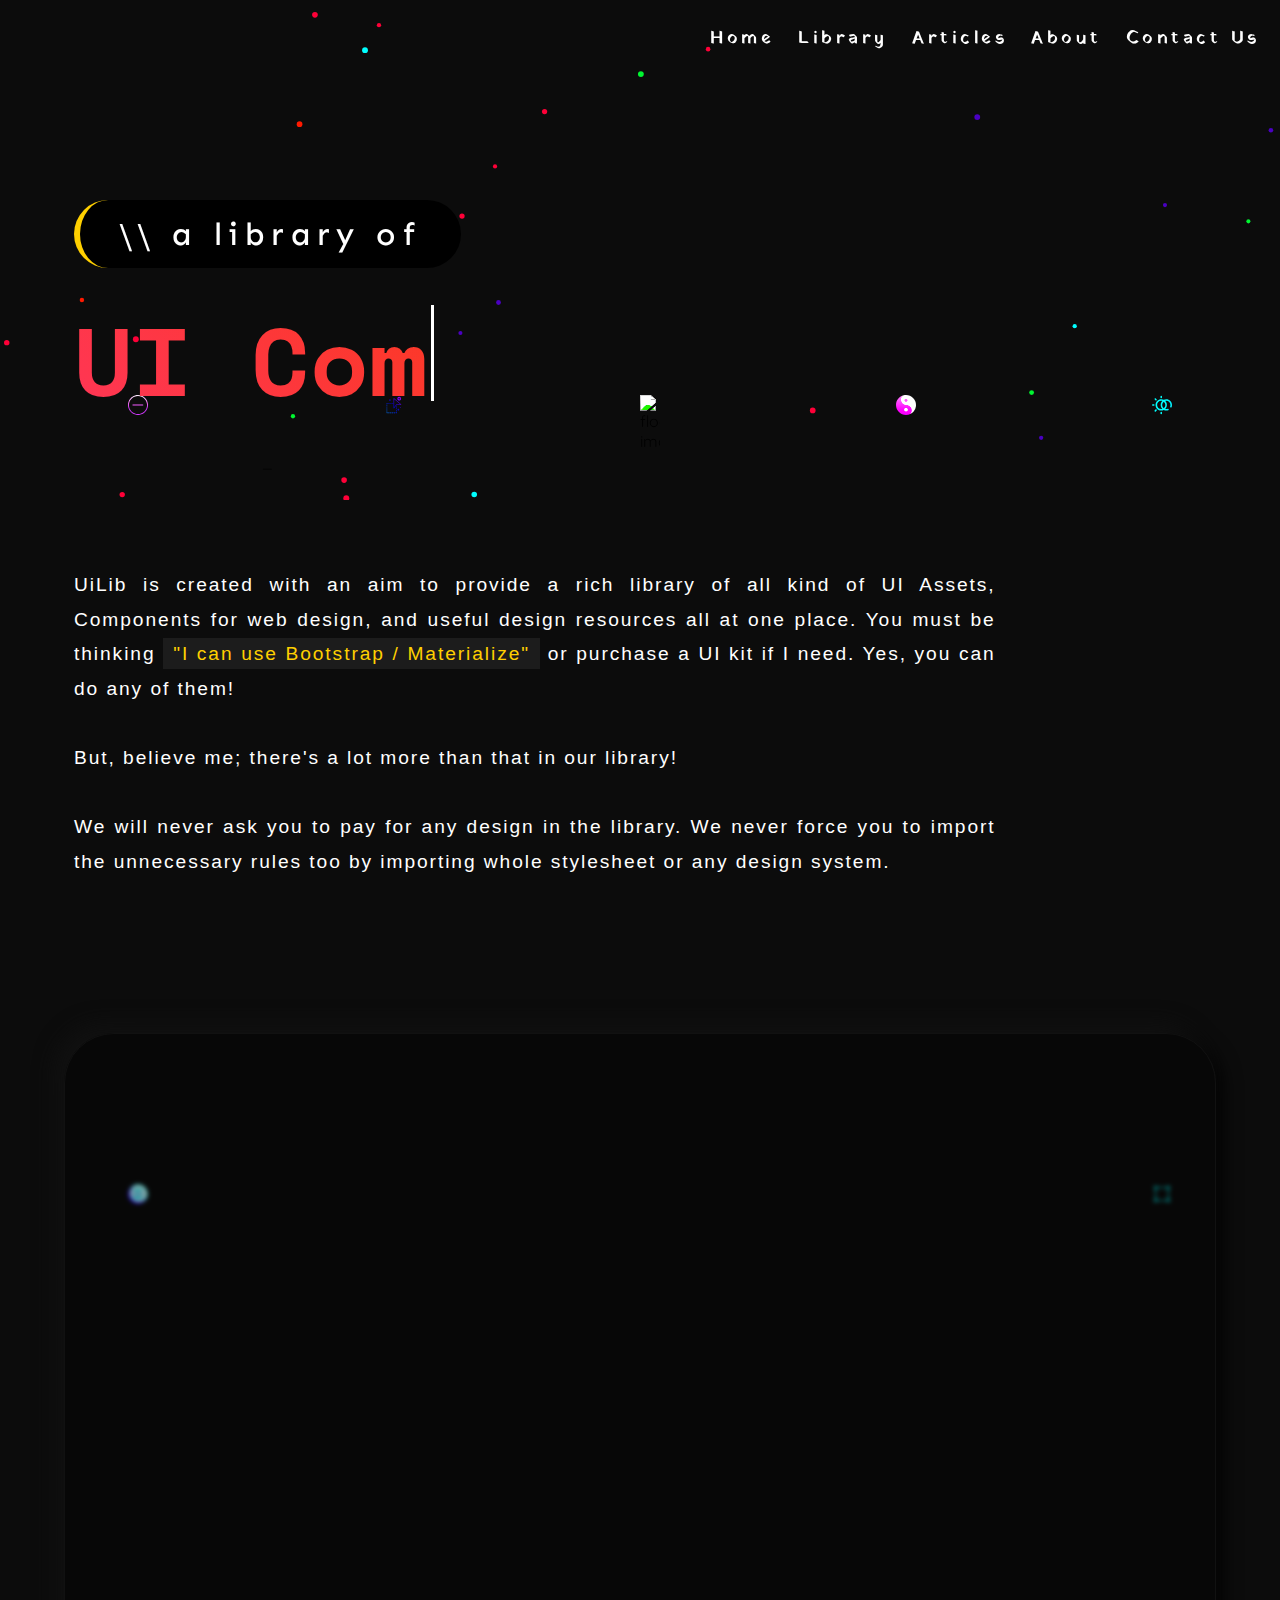
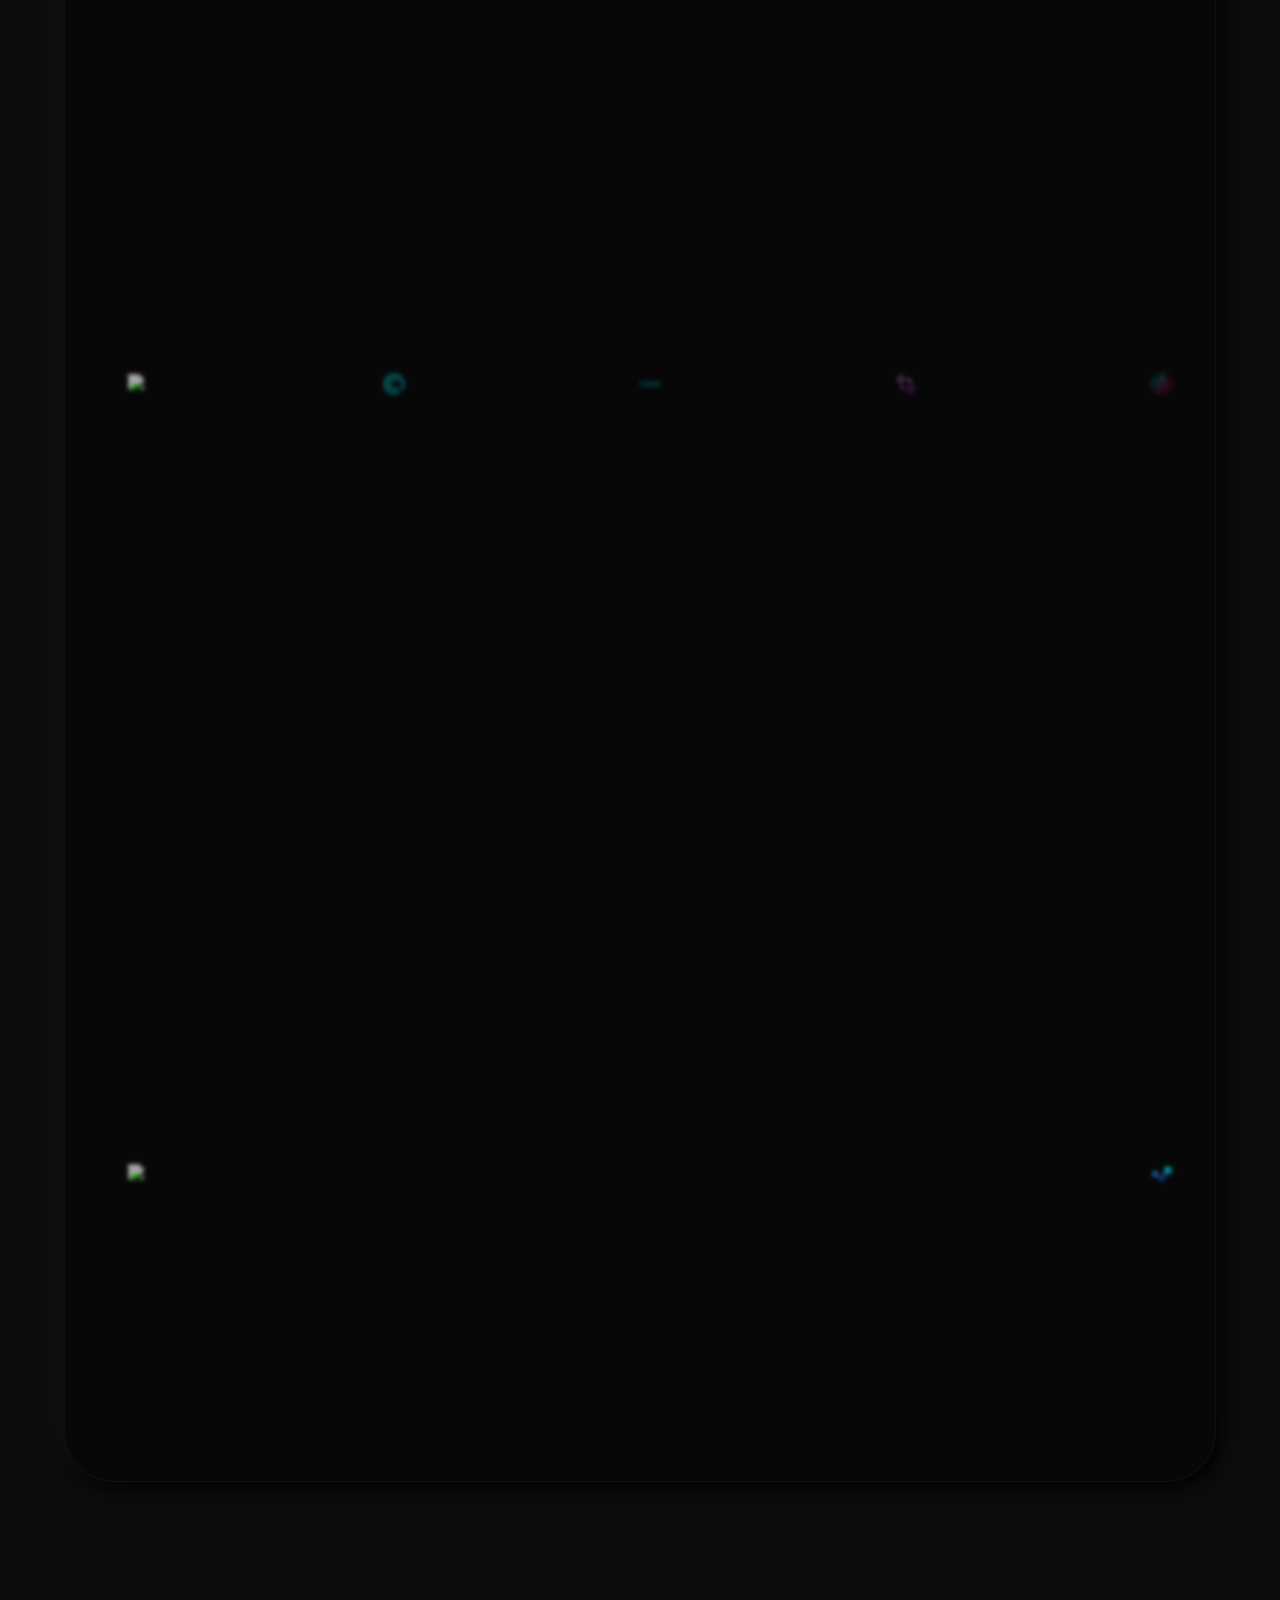
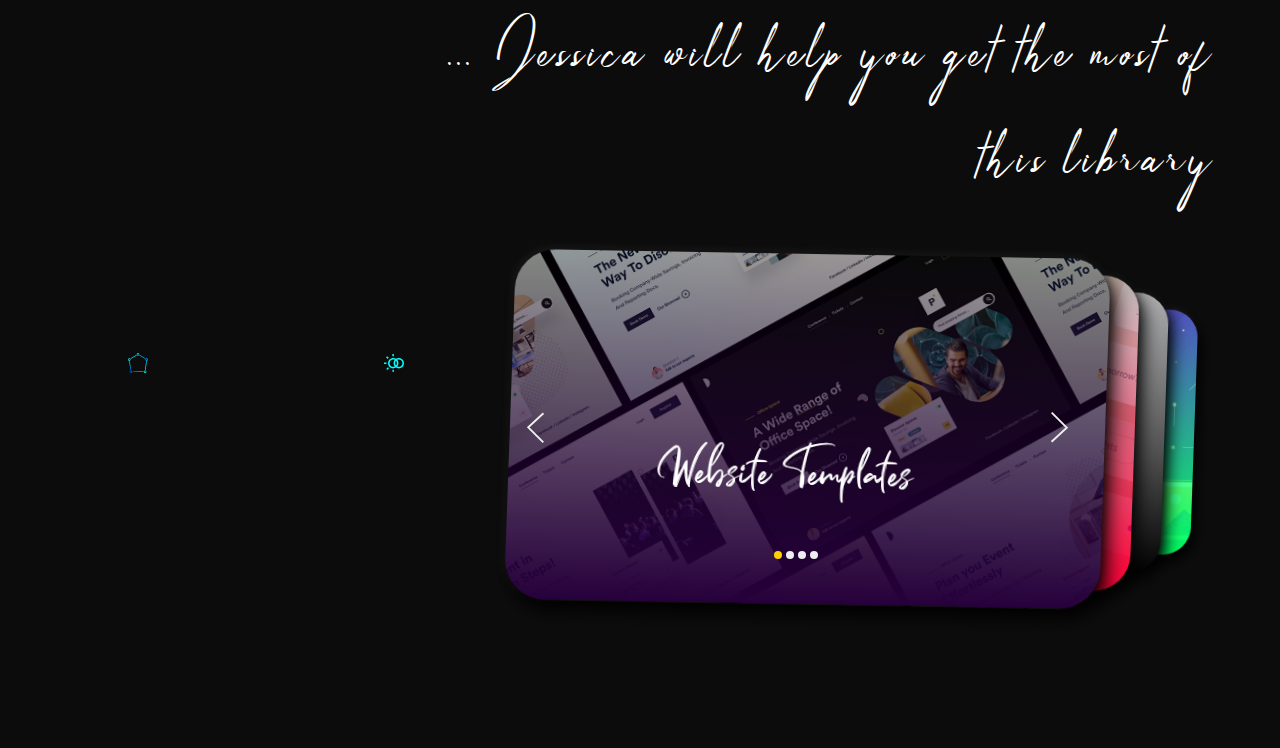
==== commit 9fa58aa8: "Add files via upload" ====
--- a/index.html
+++ b/index.html
@@ -1,415 +1,415 @@
-<!DOCTYPE html>
-<html lang="en">
-<head>
-    <meta charset="UTF-8">
-    <meta name="viewport" content="width=device-width, initial-scale=1.0">
-    <meta name="theme-color" content="#000">
-    <!-- Chrome, Firefox OS and Opera -->
-    <meta name="theme-color" content="#000">
-    <!-- Windows Phone -->
-    <meta name="msapplication-navbutton-color" content="#000">
-    <!-- iOS Safari -->
-    <meta name="apple-mobile-web-app-status-bar-style" content="#000">
-    <meta name="viewport" content="width=device-width, initial-scale=1.0, maximum-scale=1.0, user-scalable=no">
-    <meta charset="UTF-8">
-    <meta http-equiv="X-UA-Compatible" content="IE=7">
-    <meta http-equiv="X-UA-Compatible" content="ie=edge">
-    <meta name="description" content="UiLib Studio A great collection of UI elements for the web"/>
-    <meta name="author" content="Rishi Bajpai"/>
-    <link rel="shortcut icon" href="images/favicon.png">
-    <title>UiLib Studio</title>
-
-    <!-- ============================ FontAwesome =================================== -->
-    <link rel="stylesheet" href="https://stackpath.bootstrapcdn.com/font-awesome/4.7.0/css/font-awesome.min.css">
-
-    <!-- ================== jquery Script ==================== -->
-    <script src="js/jquery-3.5.1.min.js"></script>
-
-    <!-- Scrollreveal JS -->
-    <script src="js/scrollreveal.js"></script>
-
-    <link rel="stylesheet" type="text/css" href="styles/slick.css"/>
-    <!-- <link rel="stylesheet" type="text/css" href="styles/slick-theme.css"/> -->
-    <link rel="stylesheet" href="styles/main.css">
-
-</head>
-<body  id="blur" >
-    <div id="wrapper">
-
-        <!-- ========================= Canvas Slider ======================== -->
-        <div id="canvas">
-
-            <!-- ====================== Site Navigation ========================= -->
-            <div id="navbar">
-                <div id="logo">
-                    <a href="#"><img src="images/mobile yellow.png" alt=""></a>
-                </div>
-                <div id="nav">
-                    <ul id="nav-items">
-                        <li><a href="#"> Home <i class="fa fa-trophy"></i></a></li>
-                        <li><a href="#"> Library <i class="fa fa-tv"></i></a></li>
-                        <li><a href="#"> Articles <i class="fa fa-globe"></i></a></li>
-                        <li><a href="#"> About <i class="fa fa-globe"></i></a></li>
-                        <li><a href="#"> Contact Us <i class="fa fa-globe"></i></a></li>
-                        <!-- <li><a class="login" href="#" onclick="toggleBlur()"> <i class="fa fa-user-circle"></i> Get in Touch </a></li> -->
-                    </ul>
-                </div>
-            </div>
-            <div id="mobile-nav">
-                <div class="logo">
-                    <a href="#"><img src="images/mobile yellow.png" alt=""></a>
-                </div>
-                <div id="nav-icon">
-                    <a href="tel:+91 7607173962" class ="download"><i class="fa fa-phone"></i> Talk to Us</a>
-                    <a href="tel:+91 7607173962" class ="mobile-download"><i class="fa fa-phone"></i> Call</a>
-                    <i class="fa fa-bars" style="color: #fff;" onclick="openNav()"></i>
-                    <!-- <a href="#" onclick="openNav()"><img src="images/menu.png" alt="mobile menu" style="width: 30px;"></a> -->
-                </div>
-                <div id="main-nav" class="sidenav">
-                    <div id="mobile-login">
-                        <img src="images/mobile yellow.png" alt="user-icon"><a href="#" onclick="toggleBlur()"></a>
-                    </div>
-                    <div class="submenu">
-                        <li><a href="index.html">Home <i class="fa fa-home"></i></a></li>
-                        <li><a href="#">Assets <i class="fa fa-download"></i></a></li>
-                        <li><a href="#">Components <i class="fa fa-code"></i></a></li>
-                        <li><a href="#">Resources <i class="fa fa-gift"></i></a></li>
-                        <li><a href="#">Articles <i class="fa fa-book"></i></a></li>
-                        <li><a href="#">Tutorials <i class="fa fa-graduation-cap"></i></a></li>
-                    </div>
-                    <div class="submenu">
-                        <li><a href="#"> About <i class="fa fa-lightbulb-o"></i></a></li>
-                        <li><a href="#"> Contact Us <i class="fa fa-envelope"></i></a></li>
-                        <li><a href="#"> FAQs <i class="fa fa-question-circle-o"></i></a></li>
-                        <li><a href="#"> Privacy Policy <i class="fa fa-unlock-alt"></i></a></li>
-                        <!-- <li><a href="#"> Team </a></li> -->
-                        <li>Not a member Yet? <a href="#" class="active"> SIGN UP !</a></li>
-                    </div>
-                    <div class="social">
-                        <span><a href="#"><i class="fa fa-facebook-square"></i> </a></span>
-                        <span><a href="#"><i class="fa fa-instagram"></i> </a></span>
-                        <span><a href="#"><i class="fa fa-youtube-play"></i> </a></span>
-                        <span><a href="#"><i class="fa fa-twitch"></i> </a></span>
-                        <span><a href="#"><i class="fa fa-telegram"></i> </a></span>
-                    </div>
-
-                    <a href="javascript:void(0)" class="closebtn" onclick="closeNav()">  &times;</a>
-                </div>
-            </div>
-
-            <div id="slider-data">
-                <h1 id="desc">\\ a library of</h1>
-                <h2 id="slider"></h2>
-            </div>
-
-            <!-- Javascript canvas element -->
-            <canvas height="500"></canvas>
-
-        </div>
-
-        <!-- ========================= Document Body ========================= -->
-        <div id="floating-bg">
-            <div id="floaters">
-                <img src="images/floaters/052-minimize.svg" class="floaters" alt="floaters images">
-                <img src="images/floaters/076-add.svg" class="floaters" alt="floaters images">
-                <img src="images/floaters/ui-design.svg" class="floaters" alt="floaters images">
-                <img src="images/floaters/012-yin-yang.svg" class="floaters" alt="floaters images">
-                <img src="images/floaters/084-hdr.svg" class="floaters" alt="floaters images">
-                <img src="images/floaters/044-salt.svg" class="floaters" alt="floaters images">
-                <img src="images/floaters/designer.svg" class="floaters" alt="floaters images">
-                <img src="images/floaters/ui-design (2).svg" class="floaters" alt="floaters images">
-                <img src="images/floaters/048-pentagon.svg" class="floaters" alt="floaters images">
-                <img src="images/floaters/088-hdr-1.svg" class="floaters" alt="floaters images">
-                <img src="images/floaters/023-connections.svg" class="floaters" alt="floaters images">
-                <img src="images/floaters/059-select-1.svg" class="floaters" alt="floaters images">
-                <img src="images/floaters/081-center-of-gravity.svg" class="floaters" alt="floaters images">
-                <img src="images/floaters/023-connections.svg" class="floaters" alt="floaters images">
-                <img src="images/floaters/041-star.svg" class="floaters" alt="floaters images">
-                <img src="images/floaters/079-selection-1.svg" class="floaters" alt="floaters images">
-                <img src="images/floaters/066-copyright-1.svg" class="floaters" alt="floaters images">
-                <img src="images/floaters/068-more.svg" class="floaters" alt="floaters images">
-                <img src="images/floaters/062-crop.svg" class="floaters" alt="floaters images">
-            </div>
-
-            <!-- here starts the container -->
-            <div id="container">
-                <p class="hero-text para justify">
-                    UiLib is created with an aim to provide a rich library of all kind of UI Assets, Components
-                    for web design, and useful design resources all at one place.
-                    You must be thinking <span class="highlight">"I can use Bootstrap / Materialize"</span> or purchase a UI kit if I need.
-                    Yes, you can do any of them! <br><br>
-                    But, believe me; there's a lot more than that in our library! <br><br>
-                    We will never ask you to pay for any design in the library. We never force you to import the unnecessary rules too by importing whole
-                    stylesheet or any design system.
-                    <br>
-                    <p class="hero-message">You're free to <span class="sky">choose</span>, <span class="pink">customise</span>, and use any <span class="violet">component</span> in the library and represent it as your <span class="orange">own design</span> 🤘🏼 </p>
-                </p>
-
-                <!-- description cards with lottie animation for PC -->
-                <div class="info-sections" id="pc">
-                    <h2 class="head">Explore Uilib's design library for</h2>
-                    <div class="section">
-                        <div class="lottiefile">
-                            <lottie-player src="https://assets9.lottiefiles.com/packages/lf20_8msozocb.json"
-                                            speed="1.5"
-                                            style="background: linear-gradient(315deg,#000000, #00ffaad2);" loop  autoplay></lottie-player>
-                        </div>
-                        <div class="content">
-                            <h3 class="section-head" style="color: #00e676;">best design resources and articles</h3>
-                            <p class="section-text">
-                                We organise the best design resources like color palletes, gradients, backgrounds, typography
-                                and all the essential design elements as well as designer - friendly articles that will guide
-                                you towards a particular design approach to make sure only the best design comes to the table.
-                            </p>
-                        </div>
-                    </div>
-                    <div class="section">
-                        <div class="content">
-                            <h3 class="section-head" style="color: #ff5722;">a rich collection of UI Assets</h3>
-                            <p class="section-text">
-                                UiLib provides a rich collection of all UI assets for web development. It could be anything you
-                                need to code the front-end of a website like a Navbar, CTA, Sliders & Carousels, Testimonials,
-                                Text styles, Animations, Forms, and more than the elements usually all design systems packages.
-                            </p>
-                        </div>
-                        <div class="lottiefile">
-                            <lottie-player src="https://assets10.lottiefiles.com/packages/lf20_ZxdiLh.json"  speed="1.5"  style="background: linear-gradient(-315deg,#000000,  #ff3c00);" loop  autoplay></lottie-player>
-                        </div>
-                    </div>
-                    <div class="section">
-                        <div class="lottiefile">
-                            <lottie-player src="https://assets4.lottiefiles.com/packages/lf20_eLTtxq.json"  speed="1.5"  style="background: linear-gradient(-230deg,  #099bda, #3a0037);" loop  autoplay></lottie-player>
-                        </div>
-                        <div class="content">
-                            <h3 class="section-head" style="color: #00e5ff;">beautifully crafted web components</h3>
-                            <p class="section-text">
-                                We aim to provide each and every component designed by our team of developers for any project in UiLib's
-                                open-source library. So that, all our fellow developers across the globe can use / modify it and help others
-                                too creating a beautiful and accessible web experience for everyone without struggling anymore.
-                            </p>
-                        </div>
-                    </div>
-                    <div class="section">
-                        <div class="content">
-                            <h3 class="section-head" style="color: #e91e63;">best tutorials on front-end topics</h3>
-                            <p class="section-text">
-                                We are also working on creating some specific tutorials on some design and development topics that
-                                aren't covered in most of other mediums in good detail like Canvas, CSS Animations, WebGL, Greensock
-                                 Animations, PWA etc. It's taking some time but we're designing it in easiest possible way so that every point can be grasped easily.
-                            </p>
-                        </div>
-                        <div class="lottiefile">
-                            <lottie-player src="https://assets9.lottiefiles.com/packages/lf20_eTM2vQ.json"  speed="1.5"  style="background: linear-gradient(-75deg, #ff3650, #000000);" loop  autoplay></lottie-player>
-                        </div>
-                    </div>
-                    <div class="section">
-                        <div class="lottiefile">
-                            <lottie-player src="https://assets2.lottiefiles.com/packages/lf20_xsnsvpbs.json"  speed="1.5"  style="background: linear-gradient(45deg,  #7e008b, #080008);" loop  autoplay></lottie-player>
-                        </div>
-                        <div class="content">
-                            <h3 class="section-head" style="color: #c900fc;">free templates and code samples</h3>
-                            <p class="section-text">
-                                Except UI Components and assets for UI design, We are also planning to release some of our best creations
-                                to release for public use. In this segment we will launch some of our best templates like Login Forms,
-                                Website Templates, Dashboard Templates, Landing Page designs and some useful code snippets for public use.
-                            </p>
-                        </div>
-                    </div>
-                </div>
-
-                <!-- description cards with lottie animation for Mobiel Screen -->
-                <div class="info-sections" id="mobile">
-                    <h2 class="head">Explore Uilib's design library for</h2>
-                    <div class="section">
-                        <div class="lottiefile">
-                            <lottie-player src="https://assets9.lottiefiles.com/packages/lf20_8msozocb.json"
-                                            speed="1.5"
-                                            style="background: linear-gradient(315deg,#000000, #00ffaad2);" loop  autoplay></lottie-player>
-                        </div>
-                        <div class="content">
-                            <h3 class="section-head" style="color: #00ff84;">best design resources and articles</h3>
-                            <p class="section-text">
-                                We organise the best design resources like color palletes, gradients, backgrounds, typography
-                                and all the essential design elements as well as designer - friendly articles that will guide
-                                you towards a particular design approach to make sure only the best design comes to the table.
-                            </p>
-                        </div>
-                    </div>
-                    <div class="section">
-                        <div class="lottiefile">
-                            <lottie-player src="https://assets10.lottiefiles.com/packages/lf20_ZxdiLh.json"  speed="1.5"  style="background: linear-gradient(-315deg,#000000,  #ff3c00);" loop  autoplay></lottie-player>
-                        </div>
-                        <div class="content">
-                            <h3 class="section-head" style="color: #ff3c00;">a rich collection of UI Assets</h3>
-                            <p class="section-text">
-                                UiLib provides a rich collection of all UI assets for web development. It could be anything you
-                                need to code the front-end of a website like a Navbar, CTA, Sliders & Carousels, Testimonials,
-                                Text styles, Animations, Forms, and more than the elements usually all design systems packages.
-                            </p>
-                        </div>
-                    </div>
-                    <div class="section">
-                        <div class="lottiefile">
-                            <lottie-player src="https://assets4.lottiefiles.com/packages/lf20_eLTtxq.json"  speed="1.5"  style="background: linear-gradient(-230deg,  #099bda, #3a0037);" loop  autoplay></lottie-player>
-                        </div>
-                        <div class="content">
-                            <h3 class="section-head" style="color: #00e5ff;">beautifully crafted web components</h3>
-                            <p class="section-text">
-                                We aim to provide each and every component designed by our team of developers for any project in UiLib's
-                                open-source library. So that, all our fellow developers across the globe can use / modify it and help others
-                                too creating a beautiful and accessible web experience for everyone without struggling anymore.
-                            </p>
-                        </div>
-                    </div>
-                    <div class="section">
-                        <div class="lottiefile">
-                            <lottie-player src="https://assets9.lottiefiles.com/packages/lf20_eTM2vQ.json"  speed="1.5"  style="background: linear-gradient(-75deg, #ff3650, #000000);" loop  autoplay></lottie-player>
-                        </div>
-                        <div class="content">
-                            <h3 class="section-head" style="color: #ff0055;">best tutorials on front-end topics</h3>
-                            <p class="section-text">
-                                We are also working on creating some specific tutorials on some design and development topics that
-                                aren't covered in most of other mediums in good detail like Canvas, CSS Animations, WebGL, Greensock
-                                Animations, PWA etc. It's taking some time but we're designing it in easiest possible way so that every point can be grasped easily.
-                            </p>
-                        </div>
-                    </div>
-                    <div class="section">
-                        <div class="lottiefile">
-                            <lottie-player src="https://assets2.lottiefiles.com/packages/lf20_xsnsvpbs.json"  speed="1.5"  style="background: linear-gradient(45deg,  #7e008b, #080008);" loop  autoplay></lottie-player>
-                        </div>
-                        <div class="content">
-                            <h3 class="section-head" style="color: #d21fff;">free templates and code samples</h3>
-                            <p class="section-text">
-                                Except UI Components and assets for UI design, We are also planning to release some of our best creations
-                                to release for public use. In this segment we will launch some of our best templates like Login Forms,
-                                Website Templates, Dashboard Templates, Landing Page designs and some useful code snippets for public use.
-                            </p>
-                        </div>
-                    </div>
-                </div>
-
-                <!-- /////////--- cards / scenes / grids AREA ---//////// -->
-                <div class="attractions">
-
-                    <!-- stacked section -->
-                    <div class="stacked-section">
-                        <div class="left">
-                            <img src="images/girl3d.png" id="girl" alt="girl with pencil">
-                            <div id="girlshadow"></div>
-                        </div>
-                        <div class="right">
-                            <h2 class="stackhead">... Jessica will help you get the most of this library</h2>
-                            <div class="stack-container">
-                                
-                                <div id="stacked-slider">
-                                    <div class="dp-wrap">
-                                        <div id="dp-slider">
-                        
-                                            <div class="dp_item" style=" background-image: linear-gradient(to top, #26003b, rgba(0, 0, 0, 0.4)), url('images/templates.png');" data-class="1" data-position="1">
-                                                <div class="dp-content">
-                                                    <h2><br> Website Templates</h2>
-                                                    <!-- <p> Get premade beautiful templates and contact for customisation </p> -->
-                                                </div>
-                                            </div>
-                        
-                                            <div class="dp_item" style=" background-image: linear-gradient(to top, #ff0037, rgba(0, 0, 0, 0.2)), url('images/snippets.png');" data-class="2" data-position="2">
-                                                <div class="dp-content">
-                                                    <h2><br> UI Snippets</h2>
-                                                    <!-- <p> A rich collection of UI snippets like cards, panels, gradients etc.</p> -->
-                                                </div>
-                                            </div>
-                        
-                                            <div class="dp_item" style=" background-image: linear-gradient(#ffa60000, rgb(0, 0, 0)), url('images/articles.jpg');" data-class="3" data-position="3">
-                                                <div class="dp-content">
-                                                    <h2><br> Design Articles</h2>
-                                                    <!-- <p> Beautifully crafted articles to explain the latest design trends </p> -->
-                                                </div>
-                                            </div>
-                        
-                                            <div class="dp_item" style=" background-image: linear-gradient(to top, #00ff62 , rgba(0, 0, 0, 0)), url('images/tutorial.PNG');" data-class="4" data-position="4">
-                                                <div class="dp-content">
-                                                    <h2><br> Design Tutorials</h2>
-                                                    <!-- <p> Tutorial series on various topics like Canvas, WebGL, threejs etc. </p> -->
-                                                </div>
-                                            </div>
-                                        </div>
-                        
-                                        <span id="dp-next">
-                                            <svg xmlns="http://www.w3.org/2000/svg" viewBox="0 0 51.401 51.401">
-                                                <defs>
-                                                <style>
-                                                    .cls-1 {
-                                                    fill: none;
-                                                    stroke: #eee;
-                                                    stroke-miterlimit: 10;
-                                                    stroke-width: 3px;
-                                                    }
-                                                </style>
-                                                </defs>
-                                                <path id="Rectangle_4_Copy" data-name="Rectangle 4 Copy" class="cls-1" d="M32.246,0V33.178L0,31.953" transform="translate(0.094 25.276) rotate(-45)"/>
-                                            </svg>
-                                        </span>
-
-                        
-                                        <span id="dp-prev">
-                                            <svg xmlns="http://www.w3.org/2000/svg" viewBox="0 0 51.401 51.401">
-                                                <defs>
-                                                <style>
-                                                    .cls-1 {
-                                                    fill: none;
-                                                    stroke: #eee;
-                                                    stroke-miterlimit: 10;
-                                                    stroke-width: 3px;
-                                                    }
-                                                </style>
-                                                </defs>
-                                                <path id="Rectangle_4_Copy" data-name="Rectangle 4 Copy" class="cls-1" d="M32.246,0V33.178L0,31.953" transform="translate(0.094 25.276) rotate(-45)"/>
-                                            </svg>
-                                        </span>
-                        
-                                        <ul id="dp-dots">
-                                            <li data-class="1" class="active"></li>
-                                            <li data-class="2"></li>
-                                            <li data-class="3"></li>
-                                            <li data-class="4"></li>
-                                        </ul>
-                                    </div>
-                                </div>
-
-                            </div>
-                        </div>
-                    </div>
-
-                    <!-- elements carousel -->
-                    <!-- <div class="glass">
-                        <div class="card-carousel">
-                            <div class="card" id="one"></div>
-                            <div class="card" id="two"></div>
-                            <div class="card" id="three"></div>
-                            <div class="card" id="four"></div>
-                            <div class="card" id="five"></div>
-                            <div class="card" id="six"></div>
-                            <div class="card" id="seven"></div>
-                            <div class="card" id="eight"></div>
-                            <div class="card" id="nine"></div>
-                            <div class="card" id="ten"></div>
-                        </div>
-                    </div> -->
-
-                </div>
-
-            </div>
-        </div>
-
-    </div>
-</body>
-
-    <script src="js/canvas.js"></script>
-    <script src="js/jquery-3.5.1.min.js"></script>
-    <script src="js/typed.js"></script>
-    <script src="js/lottie-player.js"></script>
-    <script type="text/javascript" src="js/slick.min.js"></script>
-    <script src="js/script.js"></script>
-
+<!DOCTYPE html>
+<html lang="en">
+<head>
+    <meta charset="UTF-8">
+    <meta name="viewport" content="width=device-width, initial-scale=1.0">
+    <meta name="theme-color" content="#000">
+    <!-- Chrome, Firefox OS and Opera -->
+    <meta name="theme-color" content="#000">
+    <!-- Windows Phone -->
+    <meta name="msapplication-navbutton-color" content="#000">
+    <!-- iOS Safari -->
+    <meta name="apple-mobile-web-app-status-bar-style" content="#000">
+    <meta name="viewport" content="width=device-width, initial-scale=1.0, maximum-scale=1.0, user-scalable=no">
+    <meta charset="UTF-8">
+    <meta http-equiv="X-UA-Compatible" content="IE=7">
+    <meta http-equiv="X-UA-Compatible" content="ie=edge">
+    <meta name="description" content="UiLib Studio A great collection of UI elements for the web"/>
+    <meta name="author" content="Rishi Bajpai"/>
+    <link rel="shortcut icon" href="images/favicon.png">
+    <title>UiLib Studio</title>
+
+    <!-- ============================ FontAwesome =================================== -->
+    <link rel="stylesheet" href="https://stackpath.bootstrapcdn.com/font-awesome/4.7.0/css/font-awesome.min.css">
+
+    <!-- ================== jquery Script ==================== -->
+    <script src="js/jquery-3.5.1.min.js"></script>
+
+    <!-- Scrollreveal JS -->
+    <script src="js/scrollreveal.js"></script>
+
+    <link rel="stylesheet" type="text/css" href="styles/slick.css"/>
+    <!-- <link rel="stylesheet" type="text/css" href="styles/slick-theme.css"/> -->
+    <link rel="stylesheet" href="styles/main.css">
+
+</head>
+<body  id="blur" >
+    <div id="wrapper">
+
+        <!-- ========================= Canvas Slider ======================== -->
+        <div id="canvas">
+
+            <!-- ====================== Site Navigation ========================= -->
+            <div id="navbar">
+                <div id="logo">
+                    <a href="#"><img src="images/mobile yellow.png" alt=""></a>
+                </div>
+                <div id="nav">
+                    <ul id="nav-items">
+                        <li><a href="#"> Home <i class="fa fa-trophy"></i></a></li>
+                        <li><a href="#"> Library <i class="fa fa-tv"></i></a></li>
+                        <li><a href="#"> Articles <i class="fa fa-globe"></i></a></li>
+                        <li><a href="#"> About <i class="fa fa-globe"></i></a></li>
+                        <li><a href="#"> Contact Us <i class="fa fa-globe"></i></a></li>
+                        <!-- <li><a class="login" href="#" onclick="toggleBlur()"> <i class="fa fa-user-circle"></i> Get in Touch </a></li> -->
+                    </ul>
+                </div>
+            </div>
+            <div id="mobile-nav">
+                <div class="logo">
+                    <a href="#"><img src="images/mobile yellow.png" alt=""></a>
+                </div>
+                <div id="nav-icon">
+                    <a href="tel:+91 7607173962" class ="download"><i class="fa fa-phone"></i> Talk to Us</a>
+                    <a href="tel:+91 7607173962" class ="mobile-download"><i class="fa fa-phone"></i> Call</a>
+                    <i class="fa fa-bars" style="color: #fff;" onclick="openNav()"></i>
+                    <!-- <a href="#" onclick="openNav()"><img src="images/menu.png" alt="mobile menu" style="width: 30px;"></a> -->
+                </div>
+                <div id="main-nav" class="sidenav">
+                    <div id="mobile-login">
+                        <img src="images/mobile yellow.png" alt="user-icon"><a href="#" onclick="toggleBlur()"></a>
+                    </div>
+                    <div class="submenu">
+                        <li><a href="index.html">Home <i class="fa fa-home"></i></a></li>
+                        <li><a href="#">Assets <i class="fa fa-download"></i></a></li>
+                        <li><a href="#">Components <i class="fa fa-code"></i></a></li>
+                        <li><a href="#">Resources <i class="fa fa-gift"></i></a></li>
+                        <li><a href="#">Articles <i class="fa fa-book"></i></a></li>
+                        <li><a href="#">Tutorials <i class="fa fa-graduation-cap"></i></a></li>
+                    </div>
+                    <div class="submenu">
+                        <li><a href="#"> About <i class="fa fa-lightbulb-o"></i></a></li>
+                        <li><a href="#"> Contact Us <i class="fa fa-envelope"></i></a></li>
+                        <li><a href="#"> FAQs <i class="fa fa-question-circle-o"></i></a></li>
+                        <li><a href="#"> Privacy Policy <i class="fa fa-unlock-alt"></i></a></li>
+                        <!-- <li><a href="#"> Team </a></li> -->
+                        <li>Not a member Yet? <a href="#" class="active"> SIGN UP !</a></li>
+                    </div>
+                    <div class="social">
+                        <span><a href="#"><i class="fa fa-facebook-square"></i> </a></span>
+                        <span><a href="#"><i class="fa fa-instagram"></i> </a></span>
+                        <span><a href="#"><i class="fa fa-youtube-play"></i> </a></span>
+                        <span><a href="#"><i class="fa fa-twitch"></i> </a></span>
+                        <span><a href="#"><i class="fa fa-telegram"></i> </a></span>
+                    </div>
+
+                    <a href="javascript:void(0)" class="closebtn" onclick="closeNav()">  &times;</a>
+                </div>
+            </div>
+
+            <div id="slider-data">
+                <h1 id="desc">\\ a library of</h1>
+                <h2 id="slider"></h2>
+            </div>
+
+            <!-- Javascript canvas element -->
+            <canvas height="500"></canvas>
+
+        </div>
+
+        <!-- ========================= Document Body ========================= -->
+        <div id="floating-bg">
+            <div id="floaters">
+                <img src="images/floaters/052-minimize.svg" class="floaters" alt="floaters images">
+                <img src="images/floaters/076-add.svg" class="floaters" alt="floaters images">
+                <img src="images/floaters/ui-design.svg" class="floaters" alt="floaters images">
+                <img src="images/floaters/012-yin-yang.svg" class="floaters" alt="floaters images">
+                <img src="images/floaters/084-hdr.svg" class="floaters" alt="floaters images">
+                <img src="images/floaters/044-salt.svg" class="floaters" alt="floaters images">
+                <img src="images/floaters/designer.svg" class="floaters" alt="floaters images">
+                <img src="images/floaters/ui-design (2).svg" class="floaters" alt="floaters images">
+                <img src="images/floaters/048-pentagon.svg" class="floaters" alt="floaters images">
+                <img src="images/floaters/088-hdr-1.svg" class="floaters" alt="floaters images">
+                <img src="images/floaters/023-connections.svg" class="floaters" alt="floaters images">
+                <img src="images/floaters/059-select-1.svg" class="floaters" alt="floaters images">
+                <img src="images/floaters/081-center-of-gravity.svg" class="floaters" alt="floaters images">
+                <img src="images/floaters/023-connections.svg" class="floaters" alt="floaters images">
+                <img src="images/floaters/041-star.svg" class="floaters" alt="floaters images">
+                <img src="images/floaters/079-selection-1.svg" class="floaters" alt="floaters images">
+                <img src="images/floaters/066-copyright-1.svg" class="floaters" alt="floaters images">
+                <img src="images/floaters/068-more.svg" class="floaters" alt="floaters images">
+                <img src="images/floaters/062-crop.svg" class="floaters" alt="floaters images">
+            </div>
+
+            <!-- here starts the container -->
+            <div id="container">
+                <p class="hero-text para justify">
+                    UiLib is created with an aim to provide a rich library of all kind of UI Assets, Components
+                    for web design, and useful design resources all at one place.
+                    You must be thinking <span class="highlight">"I can use Bootstrap / Materialize"</span> or purchase a UI kit if I need.
+                    Yes, you can do any of them! <br><br>
+                    But, believe me; there's a lot more than that in our library! <br><br>
+                    We will never ask you to pay for any design in the library. We never force you to import the unnecessary rules too by importing whole
+                    stylesheet or any design system.
+                    <br>
+                    <p class="hero-message">You're free to <span class="sky">choose</span>, <span class="pink">customise</span>, and use any <span class="violet">component</span> in the library and represent it as your <span class="orange">own design</span> 🤘🏼 </p>
+                </p>
+
+                <!-- description cards with lottie animation for PC -->
+                <div class="info-sections" id="pc">
+                    <h2 class="head">Explore Uilib's design library for</h2>
+                    <div class="section">
+                        <div class="lottiefile">
+                            <lottie-player src="https://assets9.lottiefiles.com/packages/lf20_8msozocb.json"
+                                            speed="1.5"
+                                            style="background: linear-gradient(315deg,#000000, #00ffaad2);" loop  autoplay></lottie-player>
+                        </div>
+                        <div class="content">
+                            <h3 class="section-head" style="color: #00e676;">best design resources and articles</h3>
+                            <p class="section-text">
+                                We organise the best design resources like color palletes, gradients, backgrounds, typography
+                                and all the essential design elements as well as designer - friendly articles that will guide
+                                you towards a particular design approach to make sure only the best design comes to the table.
+                            </p>
+                        </div>
+                    </div>
+                    <div class="section">
+                        <div class="content">
+                            <h3 class="section-head" style="color: #ff5722;">a rich collection of UI Assets</h3>
+                            <p class="section-text">
+                                UiLib provides a rich collection of all UI assets for web development. It could be anything you
+                                need to code the front-end of a website like a Navbar, CTA, Sliders & Carousels, Testimonials,
+                                Text styles, Animations, Forms, and more than the elements usually all design systems packages.
+                            </p>
+                        </div>
+                        <div class="lottiefile">
+                            <lottie-player src="https://assets10.lottiefiles.com/packages/lf20_ZxdiLh.json"  speed="1.5"  style="background: linear-gradient(-315deg,#000000,  #ff3c00);" loop  autoplay></lottie-player>
+                        </div>
+                    </div>
+                    <div class="section">
+                        <div class="lottiefile">
+                            <lottie-player src="https://assets4.lottiefiles.com/packages/lf20_eLTtxq.json"  speed="1.5"  style="background: linear-gradient(-230deg,  #099bda, #3a0037);" loop  autoplay></lottie-player>
+                        </div>
+                        <div class="content">
+                            <h3 class="section-head" style="color: #00e5ff;">beautifully crafted web components</h3>
+                            <p class="section-text">
+                                We aim to provide each and every component designed by our team of developers for any project in UiLib's
+                                open-source library. So that, all our fellow developers across the globe can use / modify it and help others
+                                too creating a beautiful and accessible web experience for everyone without struggling anymore.
+                            </p>
+                        </div>
+                    </div>
+                    <div class="section">
+                        <div class="content">
+                            <h3 class="section-head" style="color: #e91e63;">best tutorials on front-end topics</h3>
+                            <p class="section-text">
+                                We are also working on creating some specific tutorials on some design and development topics that
+                                aren't covered in most of other mediums in good detail like Canvas, CSS Animations, WebGL, Greensock
+                                 Animations, PWA etc. It's taking some time but we're designing it in easiest possible way so that every point can be grasped easily.
+                            </p>
+                        </div>
+                        <div class="lottiefile">
+                            <lottie-player src="https://assets9.lottiefiles.com/packages/lf20_eTM2vQ.json"  speed="1.5"  style="background: linear-gradient(-75deg, #ff3650, #000000);" loop  autoplay></lottie-player>
+                        </div>
+                    </div>
+                    <div class="section">
+                        <div class="lottiefile">
+                            <lottie-player src="https://assets2.lottiefiles.com/packages/lf20_xsnsvpbs.json"  speed="1.5"  style="background: linear-gradient(45deg,  #7e008b, #080008);" loop  autoplay></lottie-player>
+                        </div>
+                        <div class="content">
+                            <h3 class="section-head" style="color: #c900fc;">free templates and code samples</h3>
+                            <p class="section-text">
+                                Except UI Components and assets for UI design, We are also planning to release some of our best creations
+                                to release for public use. In this segment we will launch some of our best templates like Login Forms,
+                                Website Templates, Dashboard Templates, Landing Page designs and some useful code snippets for public use.
+                            </p>
+                        </div>
+                    </div>
+                </div>
+
+                <!-- description cards with lottie animation for Mobiel Screen -->
+                <div class="info-sections" id="mobile">
+                    <h2 class="head">Explore Uilib's design library for</h2>
+                    <div class="section">
+                        <div class="lottiefile">
+                            <lottie-player src="https://assets9.lottiefiles.com/packages/lf20_8msozocb.json"
+                                            speed="1.5"
+                                            style="background: linear-gradient(315deg,#000000, #00ffaad2);" loop  autoplay></lottie-player>
+                        </div>
+                        <div class="content">
+                            <h3 class="section-head" style="color: #00ff84;">best design resources and articles</h3>
+                            <p class="section-text">
+                                We organise the best design resources like color palletes, gradients, backgrounds, typography
+                                and all the essential design elements as well as designer - friendly articles that will guide
+                                you towards a particular design approach to make sure only the best design comes to the table.
+                            </p>
+                        </div>
+                    </div>
+                    <div class="section">
+                        <div class="lottiefile">
+                            <lottie-player src="https://assets10.lottiefiles.com/packages/lf20_ZxdiLh.json"  speed="1.5"  style="background: linear-gradient(-315deg,#000000,  #ff3c00);" loop  autoplay></lottie-player>
+                        </div>
+                        <div class="content">
+                            <h3 class="section-head" style="color: #ff3c00;">a rich collection of UI Assets</h3>
+                            <p class="section-text">
+                                UiLib provides a rich collection of all UI assets for web development. It could be anything you
+                                need to code the front-end of a website like a Navbar, CTA, Sliders & Carousels, Testimonials,
+                                Text styles, Animations, Forms, and more than the elements usually all design systems packages.
+                            </p>
+                        </div>
+                    </div>
+                    <div class="section">
+                        <div class="lottiefile">
+                            <lottie-player src="https://assets4.lottiefiles.com/packages/lf20_eLTtxq.json"  speed="1.5"  style="background: linear-gradient(-230deg,  #099bda, #3a0037);" loop  autoplay></lottie-player>
+                        </div>
+                        <div class="content">
+                            <h3 class="section-head" style="color: #00e5ff;">beautifully crafted web components</h3>
+                            <p class="section-text">
+                                We aim to provide each and every component designed by our team of developers for any project in UiLib's
+                                open-source library. So that, all our fellow developers across the globe can use / modify it and help others
+                                too creating a beautiful and accessible web experience for everyone without struggling anymore.
+                            </p>
+                        </div>
+                    </div>
+                    <div class="section">
+                        <div class="lottiefile">
+                            <lottie-player src="https://assets9.lottiefiles.com/packages/lf20_eTM2vQ.json"  speed="1.5"  style="background: linear-gradient(-75deg, #ff3650, #000000);" loop  autoplay></lottie-player>
+                        </div>
+                        <div class="content">
+                            <h3 class="section-head" style="color: #ff0055;">best tutorials on front-end topics</h3>
+                            <p class="section-text">
+                                We are also working on creating some specific tutorials on some design and development topics that
+                                aren't covered in most of other mediums in good detail like Canvas, CSS Animations, WebGL, Greensock
+                                Animations, PWA etc. It's taking some time but we're designing it in easiest possible way so that every point can be grasped easily.
+                            </p>
+                        </div>
+                    </div>
+                    <div class="section">
+                        <div class="lottiefile">
+                            <lottie-player src="https://assets2.lottiefiles.com/packages/lf20_xsnsvpbs.json"  speed="1.5"  style="background: linear-gradient(45deg,  #7e008b, #080008);" loop  autoplay></lottie-player>
+                        </div>
+                        <div class="content">
+                            <h3 class="section-head" style="color: #d21fff;">free templates and code samples</h3>
+                            <p class="section-text">
+                                Except UI Components and assets for UI design, We are also planning to release some of our best creations
+                                to release for public use. In this segment we will launch some of our best templates like Login Forms,
+                                Website Templates, Dashboard Templates, Landing Page designs and some useful code snippets for public use.
+                            </p>
+                        </div>
+                    </div>
+                </div>
+
+                <!-- /////////--- cards / scenes / grids AREA ---//////// -->
+                <div class="attractions">
+
+                    <!-- stacked section -->
+                    <div class="stacked-section">
+                        <div class="left">
+                            <img src="images/girl3d.png" id="girl" alt="girl with pencil">
+                            <div id="girlshadow"></div>
+                        </div>
+                        <div class="right">
+                            <h2 class="stackhead">... Jessica will help you get the most of this library</h2>
+                            <div class="stack-container">
+                                
+                                <div id="stacked-slider">
+                                    <div class="dp-wrap">
+                                        <div id="dp-slider">
+                        
+                                            <div class="dp_item" style=" background-image: linear-gradient(to top, #26003b, rgba(0, 0, 0, 0.4)), url('images/templates.png');" data-class="1" data-position="1">
+                                                <div class="dp-content">
+                                                    <h2><br> Website Templates</h2>
+                                                    <!-- <p> Get premade beautiful templates and contact for customisation </p> -->
+                                                </div>
+                                            </div>
+                        
+                                            <div class="dp_item" style=" background-image: linear-gradient(to top, #ff0037, rgba(0, 0, 0, 0.2)), url('images/snippets.png');" data-class="2" data-position="2">
+                                                <div class="dp-content">
+                                                    <h2><br> UI Snippets</h2>
+                                                    <!-- <p> A rich collection of UI snippets like cards, panels, gradients etc.</p> -->
+                                                </div>
+                                            </div>
+                        
+                                            <div class="dp_item" style=" background-image: linear-gradient(#ffa60000, rgb(0, 0, 0)), url('images/articles.jpg');" data-class="3" data-position="3">
+                                                <div class="dp-content">
+                                                    <h2><br> Design Articles</h2>
+                                                    <!-- <p> Beautifully crafted articles to explain the latest design trends </p> -->
+                                                </div>
+                                            </div>
+                        
+                                            <div class="dp_item" style=" background-image: linear-gradient(to top, #00ff62 , rgba(0, 0, 0, 0)), url('images/tutorial.PNG');" data-class="4" data-position="4">
+                                                <div class="dp-content">
+                                                    <h2><br> Design Tutorials</h2>
+                                                    <!-- <p> Tutorial series on various topics like Canvas, WebGL, threejs etc. </p> -->
+                                                </div>
+                                            </div>
+                                        </div>
+                        
+                                        <span id="dp-next">
+                                            <svg xmlns="http://www.w3.org/2000/svg" viewBox="0 0 51.401 51.401">
+                                                <defs>
+                                                <style>
+                                                    .cls-1 {
+                                                    fill: none;
+                                                    stroke: #eee;
+                                                    stroke-miterlimit: 10;
+                                                    stroke-width: 3px;
+                                                    }
+                                                </style>
+                                                </defs>
+                                                <path id="Rectangle_4_Copy" data-name="Rectangle 4 Copy" class="cls-1" d="M32.246,0V33.178L0,31.953" transform="translate(0.094 25.276) rotate(-45)"/>
+                                            </svg>
+                                        </span>
+
+                        
+                                        <span id="dp-prev">
+                                            <svg xmlns="http://www.w3.org/2000/svg" viewBox="0 0 51.401 51.401">
+                                                <defs>
+                                                <style>
+                                                    .cls-1 {
+                                                    fill: none;
+                                                    stroke: #eee;
+                                                    stroke-miterlimit: 10;
+                                                    stroke-width: 3px;
+                                                    }
+                                                </style>
+                                                </defs>
+                                                <path id="Rectangle_4_Copy" data-name="Rectangle 4 Copy" class="cls-1" d="M32.246,0V33.178L0,31.953" transform="translate(0.094 25.276) rotate(-45)"/>
+                                            </svg>
+                                        </span>
+                        
+                                        <ul id="dp-dots">
+                                            <li data-class="1" class="active"></li>
+                                            <li data-class="2"></li>
+                                            <li data-class="3"></li>
+                                            <li data-class="4"></li>
+                                        </ul>
+                                    </div>
+                                </div>
+
+                            </div>
+                        </div>
+                    </div>
+
+                    <!-- elements carousel -->
+                    <!-- <div class="glass">
+                        <div class="card-carousel">
+                            <div class="card" id="one"></div>
+                            <div class="card" id="two"></div>
+                            <div class="card" id="three"></div>
+                            <div class="card" id="four"></div>
+                            <div class="card" id="five"></div>
+                            <div class="card" id="six"></div>
+                            <div class="card" id="seven"></div>
+                            <div class="card" id="eight"></div>
+                            <div class="card" id="nine"></div>
+                            <div class="card" id="ten"></div>
+                        </div>
+                    </div> -->
+
+                </div>
+
+            </div>
+        </div>
+
+    </div>
+</body>
+
+    <script src="js/canvas.js"></script>
+    <script src="js/jquery-3.5.1.min.js"></script>
+    <script src="js/typed.js"></script>
+    <script src="js/lottie-player.js"></script>
+    <script type="text/javascript" src="js/slick.min.js"></script>
+    <script src="js/script.js"></script>
+
 </html>--- a/styles/main.css
+++ b/styles/main.css
@@ -1,1802 +1,1803 @@
-/* import rules */
-@import url('https://fonts.googleapis.com/css2?family=Quicksand:wght@400;500&family=Sen:wght@400;700&family=Space+Mono:wght@400;700&family=Yatra+One&display=swap');
-/* @import url('styles/animations.css'); */
-
-/* bulgarie */
-@font-face {
-    font-family: 'bulgarieregular';
-    src: url('../assets/fonts/fontsfree-net-bulgarie-webfont.woff2') format('woff2'),
-         url('../assets/fonts/fontsfree-net-bulgarie-webfont.woff') format('woff');
-    font-weight: normal;
-    font-style: normal;
-}
-
-/* sometimes */
-@font-face {
-    font-family: 'sometimesregular';
-    src: url('../assets/fonts/sometimes-51amx-webfont.woff2') format('woff2'),
-         url('../assets/fonts/sometimes-51amx-webfont.woff') format('woff');
-    font-weight: normal;
-    font-style: normal;
-
-}
-
-audio{
-    visibility: hidden;
-    display: none;
-}
-
-:root{
-    /* color variables */
-    --background: #0c0c0c;
-    --foreground: #111111;
-    --black: #000;
-    --red: #ff0000;
-    --violet: #7c4dff;
-    --green: #00e676;
-    --yellow: #ffd000;
-    --orange: #ff5722;
-    --sky: #00e5ff;
-    --pink: #e91e63;
-    --white: #ffffff;
-
-    /* Font variables */
-    --poppins: 'Poppins', sans-serif;
-    --quicksand: 'Quicksand', sans-serif;
-    --sen : 'Sen', sans-serif;
-    --space : 'Space Mono', monospace;
-    --yatra : 'Yatra One', cursive;
-    --sometimes: 'sometimesregular';
-    --bulgarie: 'bulgarieregular';
-
-    /* Layout variables */
-    --canvasHeight: 550px;
-    --documentWidth: 100%;
-
-}
-
-html, body{
-    margin: 0;
-    padding: 0;
-    width: 100%;
-}
-
-body {
-    height: 2000px;
-    transform-style: preserve-3d;
-    overflow-y: scroll;
-    overflow-x: hidden;
-    font-family: var(--quicksand);
-    text-align: center;
-    background: var(--background);
-}
-
-/* ---------- scrollbar styles ---------- */
-::-webkit-scrollbar{
-    width: 4px;
-    background: black;
-    border-radius: 10px;
-}
-::-webkit-scrollbar-thumb{
-    background: linear-gradient(to bottom, #ffd000, #000 );
-    border-radius: 10px;
-}
-::-webkit-scrollbar-thumb:hover{
-    background: linear-gradient(to top, #ffd000, #000 );
-    border-radius: 10px;
-}
-::-webkit-scrollbar-corner{
-    background: black;
-    visibility: hidden;
-}
-
-/* -------------------- Typography Styles ---------------------- */
-h1{
-    font-family: 'Poppins', sans-serif;
-}
-h2{
-    font-family: 'Poppins', sans-serif;
-}
-h3{
-    font-family: 'Sen', sans-serif;
-}
-.para{
-    font-family: var(--yatra);
-    font-size: 1.2em;
-    line-height: 1.6em;
-}
-.space{
-    font-family: var(--space);
-}
-.yatra{
-    font-family: var(--yatra);
-}
-
-/* -------------------- Alignment Styles ----------------------- */
-.left{
-    text-align: left;
-}
-.center{
-    text-align: center;
-}
-.right{
-    text-align: right;
-}
-.justify{
-    text-align: justify;
-}
-.sp-bt{
-    display: flex;
-    justify-content: space-between;
-    align-items: flex-start;
-}
-.sp-ar{
-    display: flex;
-    align-items: center;
-    justify-content: space-around;
-}
-.sp-ev{
-    display: flex;
-    align-items: center;
-    justify-content: space-evenly;
-}
-
-
-/* -------------------- Color Styles ---------------------- */
-.black{
-    color: #000;
-}
-.white{
-    color: #f5f5f5;
-}
-.green{
-    color: var(--green);
-}
-.violet{
-    color: var(--violet);
-}
-.yellow{
-    color: var(--yellow);
-}
-.pink{
-    color: var(--pink);
-}
-.red{
-    color: var(--red);
-}
-.orange{
-    color: var(--orange);
-}
-.sky{
-    color: var(--sky);
-}
-.background{
-    background: var(--background);
-}
-.foreground{
-    background: var(--foreground);
-}
-.bgviolet{
-    background: var(--violet);
-}
-.bgsky{
-    background: var(--sky);
-}
-.bggreen{
-    background: var(--green);
-}
-.bgyellow{
-    background: var(--yellow);
-}
-.bgorange{
-    background: var(--orange);
-}
-.bgpink{
-    background: var(--pink);
-}
-.bgred{
-    background: var(--red);
-}
-
-/* ------------------- Canvas Styles --------------------- */
-canvas{
-    /* background: #666; */
-    position: relative;
-    filter: contrast(250%);
-}
-
-/* ---------------- #navigation Menu Styles ------------------- */
-.logo {
-    /* position: fixed; */
-    float: left;
-}
-.logo img {
-    width: 160px;
-    margin: 10px;
-}
-
-/* ======================== navigation part ========================== */
-#navbar{
-    position: absolute;
-    height: 80px;
-    display: flex;
-    align-items: flex-start;
-    justify-content: space-between;
-    /* background: #141414; */
-    width: 100%;
-    max-width: 100%;
-    /* box-shadow: 0px 5px 10px #000; */
-    z-index: 99;
-}
-#logo a{
-    text-decoration: none;
-}
-#logo a img{
-    width: 160px;
-    /* margin: 20px 0px 0px 30px; */
-    margin: 10px;
-}
-#nav{
-    padding: 10px;
-}
-#nav-items li{
-    display: inline-block;
-    list-style-type: none;
-    padding: 0px 10px;
-}
-#nav-items li a{
-    color: #fff;
-    text-decoration: none;
-    letter-spacing: 0.2em;
-    font-weight: 400;
-    font-size: 1.1em;
-    font-family: var(--yatra);
-}
-#nav-items li a i{
-    display: none;
-}
-#nav-items li a:hover{
-    color: rgb(255, 208, 0);
-    transition: 1s ease;
-}
-#nav-items li .login{
-    background: #ffd000;
-    color: #000;
-    padding: 5px 15px;
-    width: fit-content;
-}
-#nav-items li .login:hover{
-    background: rgba(255, 208, 0, 0.2);
-    color: rgb(255, 208, 0);
-    transition: 0.5s ease-in;
-}
-#nav-icon{
-    display: none;
-}
-.closebtn{
-    display: none;
-}
-.download{
-    display: none;
-}
-#mobile-nav{
-    display: none;
-}
-
-/* ================ slider styles ================= */
-
-#slider-data{
-    position: absolute;
-    margin-top: 200px;
-    margin-left: 5%;
-    z-index: 1;
-}
-#slider{
-    width: fit-content;
-    text-align: left;
-    font-family: var(--space);
-    font-size: 6em;
-    /* -webkit-text-stroke: 1px transparent; */
-    padding: 10px;
-    margin: 10px 0px;
-    font-weight: 700;
-    background: linear-gradient(45deg,  #00b3ff, #e41efa, #ff3650, #f83a00, #ffd000, #27f353, #00ffaa, #4d0049);
-    background-size: 1000% 1000%;
-    -webkit-animation: ChangeGradient 7s ease infinite;
-    -moz-animation: ChangeGradient 7s ease infinite;
-    -o-animation: ChangeGradient 7s ease infinite;
-    animation: ChangeGradient 7s ease infinite;
-    background-clip: text;
-    -webkit-background-clip: text;
-    -webkit-text-fill-color: transparent;
-}
-#desc{
-    width: fit-content;
-    background: #000;
-    color: #fff;
-    padding: 15px 40px;
-    border-left: 6px solid #ffd000;
-    text-align: left;
-    letter-spacing: 0.2em;
-    font-family: var(--sen);
-    margin: 0px 10px;
-    font-weight: 500;
-    border-radius: 50px;
-}
-#slider:after{
-    visibility: visible;
-    content: '';
-    background-color: #fff;
-    display: inline-block;
-    position: relative;
-    width: 3px;
-    height: 1em;
-    top: 5px;
-    margin-left: 3px;
-    opacity: 1;
-    -webkit-animation: blink 0.7s infinite;
-    -moz-animation: blink 0.7s infinite;
-    animation: blink 0.7s infinite;
-}
-#floating-bg{
-    height: calc(100% - var(--canvasHeight));
-    width: 100%;
-}
-.floaters{
-    position: fixed;
-    width: 20px;
-    filter: contrast(250%);
-    z-index: -999999999;
-}
-.floaters:nth-child(odd){
-    animation-delay: 3s;
-    animation-fill-mode: backwards;
-}
-.floaters:nth-child(1){
-    top: 10%;
-    left: 10%;
-    -webkit-animation: downFromLeft 3s infinite;
-    -moz-animation: downFromLeft 3s infinite;
-    animation: downFromLeft 3s infinite;
-}
-.floaters:nth-child(2){
-    top: 10%;
-    left: 30%;
-    -webkit-animation: blink 7s infinite;
-    -moz-animation: blink 7s infinite;
-    animation: blink 7s infinite;
-}
-.floaters:nth-child(3){
-    top: 10%;
-    left: 50%;
-    -webkit-animation: downwards 5s infinite;
-    -moz-animation: downwards 5s infinite;
-    animation: downwards 5s infinite;
-}
-.floaters:nth-child(4){
-    top: 10%;
-    left: 70%;
-    -webkit-animation: blink 3s infinite;
-    -moz-animation: blink 3s infinite;
-    animation: blink 3s infinite;
-}
-.floaters:nth-child(5){
-    top: 10%;
-    left: 90%;
-    -webkit-animation: downFromRight 8s infinite;
-    -moz-animation: downFromRight 8s infinite;
-    animation: downFromRight 8s infinite;
-}
-.floaters:nth-child(6){
-    top: 30%;
-    left: 10%;
-    -webkit-animation: blink 3s infinite;
-    -moz-animation: blink 3s infinite;
-    animation: blink 3s infinite;
-}
-.floaters:nth-child(7){
-    top: 50%;
-    left: 10%;
-    -webkit-animation: raiseMidFromLeft 7s infinite;
-    -moz-animation: raiseMidFromLeft 7s infinite;
-    animation: raiseMidFromLeft 7s infinite;
-}
-.floaters:nth-child(8){
-    top: 70%;
-    left: 10%;
-    -webkit-animation: blink 3s infinite;
-    -moz-animation: blink 3s infinite;
-    animation: blink 3s infinite;
-}
-.floaters:nth-child(9){
-    top: 90%;
-    left: 10%;
-    -webkit-animation: raiseBottomFromLeft 6s infinite;
-    -moz-animation: raiseBottomFromLeft 6s infinite;
-    animation: raiseBottomFromLeft 6s infinite;
-}
-.floaters:nth-child(10){
-    top: 90%;
-    left: 30%;
-    -webkit-animation: blink 3s infinite;
-    -moz-animation: blink 3s infinite;
-    animation: blink 3s infinite;
-}
-.floaters:nth-child(11){
-    top: 90%;
-    left: 50%;
-    -webkit-animation: upwards 4s infinite;
-    -moz-animation: upwards 4s infinite;
-    animation: upwards 4s infinite;
-}
-.floaters:nth-child(12){
-    top: 90%;
-    left: 70%;
-    -webkit-animation: blink 3s infinite;
-    -moz-animation: blink 3s infinite;
-    animation: blink 3s infinite;
-}
-.floaters:nth-child(13){
-    top: 90%;
-    left: 90%;
-    -webkit-animation: raiseBottomFromRight 8s infinite;
-    -moz-animation: raiseBottomFromRight 8s infinite;
-    animation: raiseBottomFromRight 8s infinite;
-}
-.floaters:nth-child(14){
-    top: 70%;
-    left: 90%;
-    -webkit-animation: blink 3s infinite;
-    -moz-animation: blink 3s infinite;
-    animation: blink 3s infinite;
-}
-.floaters:nth-child(15){
-    top: 50%;
-    left: 90%;
-    -webkit-animation: raiseMidFromRight 5s infinite;
-    -moz-animation: raiseMidFromRight 5s infinite;
-    animation: raiseMidFromRight 5s infinite;
-}
-.floaters:nth-child(16){
-    top: 30%;
-    left: 90%;
-    -webkit-animation: blink 3s infinite;
-    -moz-animation: blink 3s infinite;
-    animation: blink 3s infinite;
-}
-.floaters:nth-child(17){
-    top: 50%;
-    left: 30%;
-    -webkit-animation: blink 3s infinite;
-    -moz-animation: blink 3s infinite;
-    animation: blink 3s infinite;
-}
-.floaters:nth-child(18){
-    top: 50%;
-    left: 50%;
-    -webkit-animation: mid 7s infinite;
-    -moz-animation: mid 7s infinite;
-    animation: mid 7s infinite;
-}
-.floaters:nth-child(19){
-    top: 50%;
-    left: 70%;
-    -webkit-animation: blink 3s infinite;
-    -moz-animation: blink 3s infinite;
-    animation: blink 3s infinite;
-}
-#container{
-    padding: 5%;
-}
-.hero-text{
-    width: 80%;
-    text-align: left;
-    color: #fff;
-    font-family: var(--poppins);
-    margin: 0px 10px;
-    font-weight: 400;
-    font-size: 1.2em;
-    letter-spacing: 0.1em;
-    line-height: 1.8em;
-    text-align: justify;
-    background: var(--background);
-}
-.highlight{
-    background: #1c1c1c;
-    color: var(--yellow);
-    font-weight: 500;
-    padding: 5px 10px;
-}
-.hero-message{
-    font-family: var(--space);
-    color: var(--white);
-    font-size: 1.5em;
-    font-weight: 400;
-    background: var(--background);
-}
-.hero-message span{
-    font-weight: bold;
-    letter-spacing: 0.1em;
-}
-#mobile{
-    display: none;
-    visibility: hidden;
-}
-.info-sections{
-    margin: 5% 0%;
-    background: rgba( 0, 0, 0, 0.35 );
-    box-shadow: -10px -10px 20px #111,
-                5px 5px 20px #000;
-    backdrop-filter: blur( 2px );
-    -webkit-backdrop-filter: blur( 2px );
-    padding: 30px 0px;
-    border-radius: 50px;
-    border: 1px solid #111;
-}
-.section{
-    width: 90%;
-    margin: 5%;
-    display: flex;
-    align-items: flex-start;
-    justify-content: space-evenly;
-    /* flex-wrap: wrap;
-    flex-direction: column; */
-}
-lottie-player{
-    width: 250px;
-    height: 250px;
-    border-radius: 50%;
-}
-.content{
-    padding: 10px 0px;
-}
-.info-sections .head{
-    width: 80%;
-    margin: 5% 10%;
-    background-image: url('../images/luster.jpg');
-    background-clip: text;
-    -webkit-background-clip: text;
-    -webkit-text-fill-color: transparent;
-    font-size: 3.5em;
-    letter-spacing: 0.1em;
-    font-family: var(--quicksand);
-}
-.section-head{
-    font-family: var(--bulgarie);
-    font-size: 2.8em;
-    font-weight: normal;
-    letter-spacing: 0.1em;
-    margin: 0em;
-    text-shadow: 2px 4px 5px #000;
-}
-.section-text{
-    color: var(--white);
-    font-family: var(--quicksand);
-    font-size: 1.2em;
-    line-height: 1.6em;
-    text-align: center;
-    margin: 0;
-    padding: 20px;
-}
-.stacked-section{
-    display: flex;
-    align-items: flex-start;
-    justify-content: space-between;
-    margin: 80px 0px;
-}
-.left{
-    float: left;
-    margin-top: 120px;
-    width: 30%;
-}
-.left img{
-    height: 450px;
-    margin-left: 40px;
-    transform: rotateZ(-2deg);
-    animation: moveup 4s ease-out infinite forwards;
-}
-#girlshadow{
-    display: block;
-    height: 160px;
-    width: 420px;
-    border-radius: 50%;
-    background: #000;
-    margin-top: -110px;
-    box-shadow: 5px 10px 20px #000,
-                -2px -2px 10px #222222b5;
-    /* animation: moveahead 5s ease-out 0.5s infinite forwards; */
-}
-.right{
-    width: 70%;
-}
-.stackhead{
-    color: var(--white);
-    font-family: var(--bulgarie);
-    font-size: 3em;
-    font-weight: normal;
-    letter-spacing: 0.1em;
-}
-.stack-container{
-    max-width: 700px;
-    position: relative;
-    margin: 0px 100px;
-    margin-right: -100px;
-}
-
-
-.dp-slider {
-    height: 100%;
-    width: 700px;
-}
-.dp-slider div {
-    transform-style: preserve-3d;
-}
-.dp_item {
-    display: block;
-    position: absolute;
-    text-align: center;
-    color: #FFF;
-    border-radius: 10px;
-    transition: transform 1.2s;
-    background-position: center;
-    background-size: cover;
-    background-repeat: no-repeat;
-    background-attachment: fixed;
-}
-#dp-slider .dp_item:first-child {
-    z-index: 10 !important;
-    transform: rotateY(0deg) translateX(0px) skew(-2deg, 1deg) !important;
-}
-.dp_item[data-position="2"] {
-    z-index: 9;
-    transform: rotateY(0deg) translateX(10%) skew(-2deg, 1deg) scale(0.9);
-}
-.dp_item[data-position="3"] {
-    z-index: 8;
-    transform: rotateY(0deg) translateX(20%) skew(-2deg, 1deg) scale(0.8);
-}
-.dp_item[data-position="4"] {
-    z-index: 7;
-    transform: rotateY(0deg) translateX(30%) skew(-2deg, 1deg) scale(0.7);
-}
-#dp-next,
-#dp-prev {
-    position: absolute;
-    top: 45%;
-    right: 20%;
-    height: 33px;
-    width: 33px;
-    z-index: 10;
-    cursor: pointer;
-}
-#dp-prev {
-    left: 15px;
-    transform: rotate(180deg);
-}
-#dp-dots {
-    position: absolute;
-    bottom: 25px;
-    z-index: 12;
-    left: 32%;
-    cursor: default;
-}
-
-#dp-dots li {
-    display: inline-block;
-    width: 8px;
-    height: 8px;
-    background: #eee;
-    border-radius: 50%;
-}
-#dp-dots li:hover {
-    cursor: pointer;
-    background: #ffd000;
-    transition: background .3s;
-}
-#dp-dots li.active {
-    background: #ffd000;
-}
-.dp_item {
-    width: 85%;
-}
-.dp-content {
-       text-align: left;
-}
-.dp_item {
-    display: flex;
-    align-items: center;
-    background: #050505;
-    box-shadow: 5px 10px 20px #000,
-                -2px -2px 10px #222222b5;
-    border-radius: 40px;
-    overflow: hidden;
-    object-fit: cover;
-    object-position: right;
-    height: 350px;
-}
-.dp-content {
-    padding: 25%;
-    display: inline-block;
-    width: 100%;
-}
-.dp-content h2 {
-    color: #fff;
-    font-family: var(--sometimes);
-    font-size: 4em;
-    font-weight: normal;
-    max-width: 460px;
-    margin-top: 8px;
-    margin-bottom: 0px;
-}
-.dp-content p {
-    color: #444;
-    max-width: 80%;
-    margin-top: 15px;
-    font-size: 2.5em;
-    letter-spacing: 0.05em;
-    font-family: var(--sometimes);
-}
-.dp-content .site-btn {
-   margin-top: 15px;
-   font-size: 13px;
-   padding: 19px 40px;
-}
-#dp-slider,
-.dp-img img {
-    height: 350px;
-    width: 100%;
-}
-#dp-slider .dp_item:hover:not(:first-child) {
-    cursor: pointer;
-}
-
-
-.glass{
-    width: 100%;
-    height: 300px;
-    background: rgba( 0, 0, 0, 0.35 );
-    box-shadow: -10px -10px 20px #111,
-                5px 5px 20px #000;
-    backdrop-filter: blur( 2px );
-    -webkit-backdrop-filter: blur( 2px );
-    border-radius: 60px;
-    border: 1px solid #111;
-}
-.card-carousel{
-    display: flex;
-    align-items: flex-start;
-    justify-content: space-around;
-    flex-wrap: wrap;
-    flex-direction: row;
-    margin: 10px 50px;
-    padding: 25px;
-}
-.card{
-    height: 220px;
-    width: 220px;
-    margin: 15px;
-    border-radius: 30px;
-    /* border: 1px solid #111; */
-}
-.card img{
-    height: 220px;
-    width: 220px;
-    border-radius: 40px;
-}
-.card{
-    /* background-image: linear-gradient(-75deg, #ff365152, #00000098), url('../assets/ezgif-4-5a2740a9a2de.gif'); */
-    background-size: contain;
-    background-position: center;
-    background-repeat: no-repeat;
-    box-shadow: -5px -5px 10px rgb(85, 85, 85),
-                10px 10px 10px #000;
-}
-
-#one{
-    background: var(--red);
-}
-#two{
-    background: var(--violet);
-}
-#three{
-    background: var(--yellow);
-}
-#four{
-    background: var(--sky);
-}
-#five{
-    background: var(--orange);
-}
-#six{
-    background: var(--green);
-}
-#seven{
-    background: var(--pink);
-}
-/* #eight{
-
-}
-#nine{
-
-}
-#ten{
-
-} */
-
-
-@media only screen and (max-width:1000px){
-    #slider-data{
-        margin-top: 150px;
-    }
-    #slider{
-        font-size: 5.5em;
-        text-align: left;
-        font-weight: 700;
-    }
-}
-
-/* ======================== styles for large screen tablet devices ======================== */
-@media screen and (max-width: 900px){
-    /* ============= base navigation styles ============== */
-    #navbar{
-        padding: 15px;
-        display: none;
-    }
-    #mobile-nav{
-        position: absolute;
-        display: flex;
-        flex-wrap: wrap;
-        align-items: flex-start;
-        justify-content: space-between;
-        background: #141414;
-        width: 100%;
-        height: 60px;
-        padding: 10px 15px;
-        box-shadow: 0px 5px 10px #000;
-        z-index: 999999999;
-    }
-    .logo a{
-        display: block;
-        font-size: 1.5em;
-        text-decoration: none;
-        color: rgb(255, 208, 0);
-        letter-spacing: 0.2em;
-        font-weight: 500;
-    }
-    .logo a img{
-        width: 140px;
-    }
-    #main-nav {
-        position: absolute;
-        display: flex;
-        flex-wrap: wrap;
-        flex-direction: column;
-        align-items: flex-start;
-        justify-content: space-between;
-        height: auto;
-        width: 0;
-        z-index: 1;
-        top: 0;
-        right: 0;
-        margin: 0;
-        padding: 0;
-        background-color: rgb(255, 187, 0);
-        overflow-x: hidden;
-        overflow-y: scroll;
-        transition: 0.5s;
-    }
-    #nav ul{
-        margin-top: 0vh;
-    }
-    #main-nav .submenu{
-        width: 100%;
-        padding: 10px;
-        border: none;
-        border-bottom: 1px solid rgb(167, 136, 0);
-        font-family: var(--yatra);
-        font-size: 1.3em;
-    }
-    #main-nav .social{
-        width: 100%;
-        padding: 10px 20px;
-        border: none;
-    }
-    #main-nav .social a{
-        margin: 0px 5px;
-        color: rgb(61, 50, 0);
-        text-decoration: none;
-    }
-    #main-nav .social a i:hover{
-        color: #141414;
-        text-shadow: 0px 0px 2px #000;
-        transform: scale(1.2);
-        transition: 0.5s;
-    }
-    #main-nav li{
-        display: block;
-        color: #141414;
-        font-size: 0.8em;
-        font-weight: 500;
-        letter-spacing: 0.1em;
-    }
-    #main-nav li a {
-        text-decoration: none;
-        font-size: 1em;
-        font-weight: 500;
-        color: #141414;
-        display: block;
-        padding: 5px 0px;
-        transition: 0.3s;
-        margin: 5px 10px;
-    }
-    #main-nav li a i{
-        display: inline-block;
-    }
-    #main-nav li a:hover {
-        color: rgb(0, 0, 0);
-        font-weight: 700;
-        transform: scale(1.05);
-        transition: 0.5s ease-in;
-        text-shadow: 0px 0px 5px rgb(150, 110, 0);
-    }
-    #main-nav .closebtn {
-        width: max-content;
-        display: flex;
-        align-self: center;
-        font-size: 3em;
-        font-weight: 700;
-        margin: 30px auto;
-        padding: 2px 10px;
-        color: #141414;
-        text-decoration: none;
-    }
-    #main-nav .closebtn:hover{
-        color: #ff0000;
-        transition: 0.5s ease-in;
-    }
-    #nav-icon{
-        display: block;
-        margin: 20px;
-        margin-right: 40px;
-    }
-    #main-nav #mobile-login a:hover{
-        color: rgb(255, 255, 255);
-        transform: scale(1.05);
-        transition: 0.5s ease-in;
-    }
-    #mobile-login{
-        display: flex;
-        align-items: flex-start;
-        justify-content: flex-start;
-    }
-    #mobile-login{
-        width: 100%;
-        height: 100px;
-        background: #141414;
-        box-shadow: 0px 5px 10px #000;
-    }
-    #mobile-login img{
-        display: inline-block;
-        width: 120px;
-        margin: 10px auto;
-    }
-    #mobile-login a{
-        height: inherit;
-        display: inline-block;
-        margin: auto 0px;
-        color: rgb(255, 187, 0);
-        letter-spacing: 0.2em;
-    }
-    #main-nav .submenu li a.active {
-        display: inline-block;
-        width: max-content;
-        padding: 5px 20px;
-        background-color: #141414;
-        color: rgb(255, 208, 0);
-        font-weight: 300;
-    }
-    #nav{
-        margin-right: 20px;
-    }
-    .download{
-        margin: 0px 10px;
-        display: inline-block;
-        padding: 5px 10px;
-        color: #141414;
-        font-size: 0.8rem;
-        font-weight: 700;
-        letter-spacing: 0.1rem;
-        background: rgb(255, 208, 0);
-        font-family: var(--yatra);
-        text-decoration: none;
-    }
-    .download:hover{
-        background: rgba(255, 208, 0, 0.2);
-        color: rgb(255, 208, 0);
-        box-shadow: 2px 2px 5px rgb(0, 0, 0);
-        font-weight: 500;
-        transition: 0.5s ease;
-    }
-    .mobile-download{
-        display: none;
-    }
-    .hero-text{
-        width: 100%;
-        font-weight: 400;
-        font-size: 1em;
-        letter-spacing: 0.1em;
-        line-height: 1.8em;
-    }
-    .hero-message{
-        font-size: 1.3em;
-    }
-    .highlight{
-        padding: 3px 5px;
-    }
-    #pc{
-        display: none;
-        visibility: hidden;
-    }
-    #mobile{
-        visibility: visible;
-        display: block;
-    }
-    .section{
-        width: 90%;
-        margin: 5%;
-        display: flex;
-        align-items: center;
-        justify-content: space-between;
-        flex-wrap: wrap;
-        flex-direction: column;
-    }
-    .section lottie-player{
-        width: 200px;
-        height: 200px;
-    }
-    .content{
-        padding: 10px 0px;
-    }
-    .info-sections .head{
-        width: 80%;
-        margin: 10%;
-        font-size: 2.5em;
-        letter-spacing: 0.1em;
-    }
-    .section-head{
-        font-size: 2.2em;
-        text-shadow: 2px 4px 5px #000;
-    }
-    .section-text{
-        font-size: 1.1em;
-        line-height: 1.6em;
-    }
-    .left{
-        width: 30%;
-        max-width: 200px;
-    }
-    .right{
-        width: 70%;
-    }
-    #girl{
-        margin-left: 0px;
-        height: 280px;
-    }
-    #girlshadow {
-        height: 100px;
-        width: 220px;
-        margin-top: -60px;
-    }
-    .stacked-section {
-        display: flex;
-        align-items: flex-start;
-        justify-content: space-between;
-        flex-wrap: wrap;
-        margin: 40px 0px;
-    }
-    .stackhead{
-        font-size: 1.8em;
-        font-weight: normal;
-    }
-    .stack-container {
-        margin: 0px 50px;
-        margin-right: -10px;
-    }
-    .dp_item{
-        height: 250px;
-    }
-    .dp-content h2 {
-        font-size: 3em;
-    }
-    #dp-dots{
-        bottom: 100px;
-    }
-    #dp-next, #dp-prev {
-        top: 30%;
-    }
-
-}
-
-@media only screen and (max-width:768px) {
-
-    #slider-data{
-        margin-top: 150px;
-    }
-    #slider{
-        font-size: 5em;
-        text-align: left;
-        font-weight: 700;
-    }
-    #desc{
-        font-size: 1.2em;
-        letter-spacing: 0.1em;
-        font-weight: normal;
-        margin: 0px 10px;
-    }
-    .floaters{
-        width: 15px;
-    }
-    .left{
-        width: 30%;
-        max-width: 200px;
-    }
-    .right{
-        width: 70%;
-    }
-    #girl{
-        margin-left: 0px;
-        height: 240px;
-    }
-    #girlshadow {
-        height: 90px;
-        width: 200px;
-        margin-top: -60px;
-    }
-    .stacked-section {
-        display: flex;
-        align-items: flex-start;
-        justify-content: space-between;
-        flex-wrap: wrap;
-        margin: 40px 0px;
-    }
-    .stackhead{
-        font-size: 1.8em;
-        font-weight: normal;
-    }
-    .stack-container {
-        margin: 0px 40px;
-        margin-right: -40px;
-    }
-    .dp_item{
-        height: 230px;
-    }
-    .dp-content h2 {
-        font-size: 2.8em;
-    }
-    #dp-dots{
-        bottom: 120px;
-        left: 28%;
-    }
-    #dp-next, #dp-prev {
-        top: 30%;
-    }
-
-}
-
-
-@media screen and (max-width: 660px){
-    .left{
-        width: 30%;
-    }
-    #girl{
-        height: 180px;
-        margin-left: 20px;
-    }
-    #girlshadow{
-        height: 60px;
-        width: 150px;
-        margin-top: -50px;
-    }
-    .right{
-        width: 70%;
-    }
-    .stackhead{
-        font-size: 1.6em;
-        font-weight: normal;
-    }
-    .stack-container {
-        margin: 0px 50px;
-        margin-right: -30px;
-    }
-    .dp_item{
-        height: 200px;
-    }
-    .dp-content {
-        padding: 20%;
-    }
-    .dp-content h2 {
-        font-size: 1.8em;
-        letter-spacing: 0.05em;
-    }
-    #dp-dots{
-        bottom: 150px;
-        left: 20%;
-    }
-    #dp-next, #dp-prev {
-        top: 25%;
-    }
-}
-
-@media screen and (max-width: 480px) {
-
-    #mobile-nav{
-        padding: 0px;
-    }
-    #nav {
-        padding: 0px 15px;
-    }
-    .logo a img{
-        width: 120px;
-    }
-    #nav-icon{
-        margin: 15px;
-        margin-right: 25px;
-    }
-    .download{
-        display: none;
-    }
-    .mobile-download{
-        margin-right: 10px;
-        font-size: 0.6rem;
-        display: inline-block;
-        padding: 5px 10px;
-        color: #141414;
-        font-family: var(--yatra);
-        font-size: 0.8rem;
-        text-decoration: none;
-        letter-spacing: 0.1rem;
-        background: rgb(255, 208, 0);
-    }
-    .mobile-download:hover{
-        background: rgba(255, 208, 0, 0.2);
-        color: rgb(255, 208, 0);
-        box-shadow: 2px 2px 5px rgb(0, 0, 0);
-        transition: 0.5s ease;
-    }
-    #slider-data{
-        margin-top: 150px;
-    }
-    #slider{
-        font-size: 3.2em;
-    }
-    #desc{
-        font-size: 01.2em;
-    }
-    .hero-text{
-        width: 100%;
-        font-weight: 400;
-        font-size: 1em;
-        letter-spacing: 0.05em;
-        line-height: 1.8em;
-        text-align: left;
-        margin: 0px;
-        background: none;
-    }
-    .hero-message{
-        font-size: 1.1em;
-    }
-    .highlight{
-        padding: 3px 5px;
-    }
-    .info-sections{
-        width: 100%;
-        margin: 10% 0%;
-    }
-    .section lottie-player{
-        width: 150px;
-        height: 150px;
-        margin: 20px;
-    }
-    .content{
-        padding: 0px;
-    }
-    .info-sections .head{
-        width: 90%;
-        margin: 10% 5%;
-        font-size: 2em;
-        letter-spacing: 0.1em;
-    }
-    .section-head{
-        font-size: 2em;
-        line-height: 1.8em;
-        width: 90%;
-        margin: 0% 5%;
-    }
-    .section-text{
-        width: 90%;
-        font-size: 1em;
-        line-height: 1.6em;
-    }
-    .left{
-        width: 100%;
-        margin: 0%;
-        padding: 10% 25%;
-        display: flex;
-        align-items: center;
-        flex-wrap: wrap;
-        flex-direction: column;
-    }
-    #girl{
-        height: 230px;
-        display: block;
-        animation: moveahead 5s ease-out 0.5s infinite forwards;
-    }
-    #girlshadow{
-        height: 80px;
-        width: 200px;
-        margin-left: 30px;
-        animation: moveahead 5s ease-out 0.5s infinite forwards;
-    }
-    .right{
-        width: 90%;
-        margin: 0% 5%;
-    }
-    .stacked-section {
-        display: flex;
-        align-items: flex-start;
-        justify-content: space-between;
-        flex-wrap: wrap;
-        margin: 0px;
-    }
-    .stackhead{
-        font-family: var(--yatra);
-        font-size: 1.2em;
-        font-weight: normal;
-    }
-    .stack-container {
-        margin: 0px;
-        margin-right: -10px;
-    }
-    .dp_item{
-        height: 190px;
-    }
-    .dp-content {
-        padding: 25%;
-    }
-    .dp-content h2 {
-        font-size: 1.8em;
-        letter-spacing: 0.05em;
-    }
-    #dp-dots{
-        bottom: 150px;
-        left: 25%;
-    }
-    #dp-dots li {
-        width: 5px;
-        height: 5px;
-    }
-    #dp-next, #dp-prev {
-        top: 25%;
-    }
-}
-
-/* ======================== styles for very small screen mobile devices ======================== */
-@media screen and (max-width: 360px) {
-
-    #mobile-nav{
-        padding: 0px;
-        height: 60px;
-    }
-    #nav {
-        padding: 0px 10px;
-    }
-    .logo a img{
-        width: 110px;
-    }
-    #nav ul li:nth-child(5){
-        padding-bottom: 10px;
-    }
-    #main-nav li a{
-        text-decoration: none;
-        letter-spacing: 0.1em;
-        font-size: 1em;
-        font-weight: 500;
-    }
-    #nav-icon {
-        margin: 15px;
-        margin-right: 20px;
-    }
-    .logo a {
-        font-size: 1.2em;
-    }
-    #slider{
-        font-size: 3em;
-    }
-    .section lottie-player{
-        width: 120px;
-        height: 120px;
-        margin: 20px;
-    }
-    .info-sections .head{
-        font-size: 2em;
-        letter-spacing: 0.1em;
-    }
-    .section-head{
-        font-size: 1.4em;
-        font-weight: normal;
-    }
-    .stack-container {
-        margin: 0px;
-        margin-right: -20px;
-    }
-    .dp_item{
-        height: 160px;
-        border-radius: 30px;
-    }
-    #dp-dots {
-        bottom: 180px;
-        left: 20%;
-    }
-    #dp-dots li {
-        display: inline-block;
-        width: 5px;
-        height: 5px;
-        background: #eee;
-        border-radius: 50%;
-    }
-    
-}
-
-
-/* ===================== animation keyframes ======================== */
-@keyframes appear{
-    from {
-        margin-left: 100%;
-    }
-    to {
-        margin-left: 5%;
-    }
-}
-
-@keyframes blink{
-    0% { opacity:1; }
-    50% { opacity:0; }
-    100% { opacity:1; }
-}
-@-webkit-keyframes blink{
-    0% { opacity:1; }
-    50% { opacity:0; }
-    100% { opacity:1; }
-}
-@-moz-keyframes blink{
-    0% { opacity:1; }
-    50% { opacity:0; }
-    100% { opacity:1; }
-}
-
-
-
-
-/* keyframes */
-@keyframes navigate{
-    o%{
-        transform: translateY(0px) rotateZ(0deg) scale(1)
-    }
-    100%{
-        transform: translateY(30px) rotateZ(-7deg) scale(1.05)
-    }
-}
-
-@-webkit-keyframes ChangeGradient {
-    0%{background-position:0% 50%}
-    50%{background-position:100% 50%}
-    100%{background-position:0% 50%}
-}
-@-moz-keyframes ChangeGradient {
-    0%{background-position:0% 50%}
-    50%{background-position:100% 50%}
-    100%{background-position:0% 50%}
-}
-@-o-keyframes ChangeGradient {
-    0%{background-position:0% 50%}
-    50%{background-position:100% 50%}
-    100%{background-position:0% 50%}
-}
-@keyframes ChangeGradient {
-    0%{background-position:0% 50%}
-    25%{background-position: 50% 50%;}
-    50%{background-position:100% 50%}
-    100%{background-position:0% 50%}
-}
-
-/* floaters animation paths */
-@keyframes raiseBottomFromLeft{
-    0%{
-        top: 90%;
-        left: 10%;
-        opacity: 0.5;
-        transform: rotate(0deg);
-    }
-    25%{
-        top: 80%;
-        left: 30%;
-    }
-    50%{
-        top: 80%;
-        left: 40%;
-        opacity: 0;
-        transform: rotate(180deg) scale(1.5);
-    }
-    75%{
-        top: 70%;
-        left: 40%;
-        opacity: 1;
-    }
-    100%{
-        top: 50%;
-        left: 50%;
-        opacity: 1;
-        transform: rotate(360deg) scale(1);
-    }
-}
-@keyframes raiseBottomFromRight{
-    0%{
-        top: 90%;
-        left: 90%;
-        opacity: 0.5;
-        transform: rotate(0deg);
-    }
-    25%{
-        top: 80%;
-        left: 70%;
-    }
-    50%{
-        top: 80%;
-        left: 60%;
-        opacity: 0;
-        transform: rotate(180deg) scale(1.5);
-    }
-    75%{
-        top: 70%;
-        left: 60%;
-    }
-    100%{
-        top: 50%;
-        left: 50%;
-        opacity: 1;
-        transform: rotate(360deg) scale(1);
-    }
-}
-@keyframes raiseMidFromLeft{
-    0%{
-        top: 50%;
-        left: 10%;
-        opacity: 0.5;
-        transform: rotate(0deg);
-    }
-    25%{
-        top: 40%;
-        left: 30%;
-    }
-    50%{
-        top: 40%;
-        left: 40%;
-        opacity: 0;
-        transform: rotate(180deg) scale(1.5);
-    }
-    75%{
-        top: 30%;
-        left: 40%;
-        opacity: 1;
-    }
-    100%{
-        top: 10%;
-        left: 50%;
-        opacity: 1;
-        transform: rotate(360deg) scale(1);
-    }
-}
-@keyframes raiseMidFromRight{
-    0%{
-        top: 50%;
-        left: 90%;
-        opacity: 0.5;
-        transform: rotate(0deg);
-    }
-    25%{
-        top: 40%;
-        left: 70%;
-    }
-    50%{
-        top: 40%;
-        left: 60%;
-        opacity: 0;
-        transform: rotate(180deg) scale(1.5);
-    }
-    75%{
-        top: 30%;
-        left: 60%;
-    }
-    100%{
-        top: 10%;
-        left: 50%;
-        opacity: 1;
-        transform: rotate(360deg) scale(1);
-    }
-}
-@keyframes downFromLeft{
-    0%{
-        top: 10%;
-        left: 10%;
-        opacity: 0.5;
-        transform: rotate(0deg);
-    }
-    25%{
-        top: 30%;
-        left: 30%;
-    }
-    50%{
-        top: 30%;
-        left: 40%;
-        opacity: 0;
-        transform: rotate(180deg) scale(1.5);
-    }
-    75%{
-        top: 50%;
-        left: 40%;
-    }
-    100%{
-        top: 70%;
-        left: 50%;
-        opacity: 1;
-        transform: rotate(360deg) scale(1);
-    }
-}
-@keyframes downFromRight{
-    0%{
-        top: 10%;
-        left: 90%;
-        opacity: 0.5;
-        transform: rotate(0deg);
-    }
-    25%{
-        top: 30%;
-        left: 70%;
-    }
-    50%{
-        top: 30%;
-        left: 60%;
-        opacity: 0;
-        transform: rotate(180deg) scale(1.5);
-    }
-    75%{
-        top: 50%;
-        left: 60%;
-    }
-    100%{
-        top: 70%;
-        left: 50%;
-        opacity: 1;
-        transform: rotate(360deg) scale(1);
-    }
-}
-@keyframes mid{
-    0%{
-        top: 50%;
-        left: 50%;
-        opacity: 0.5;
-    }
-    20%{
-        top: 30%;
-        left: 70%;
-        opacity: 0.5;
-    }
-    40%{
-        top: 50%;
-        left: 90%;
-    }
-    50%{
-        opacity: 0;
-        transform: scale(1.2);
-    }
-    60%{
-        top: 70%;
-        left: 50%;
-    }
-    80%{
-        top: 50%;
-        left: 10%;
-    }
-    100%{
-        top: 30%;
-        left: 30%;
-        opacity: 1;
-        transform: scale(1) rotate();
-    }
-}
-@keyframes downwards{
-    0%{
-        top: 10%;
-        left: 50%;
-        opacity: 0.5;
-        transform: rotate(0deg);
-    }
-    25%{
-        top: 30%;
-        left: 30%;
-    }
-    50%{
-        top: 50%;
-        left: 50%;
-        opacity: 0;
-        transform: rotate(180deg) scale(1.5);
-    }
-    75%{
-        top: 70%;
-        left: 70%;
-    }
-    100%{
-        top: 90%;
-        left: 50%;
-        opacity: 1;
-        transform: rotate(360deg) scale(1);
-    }
-}
-@keyframes upwards{
-    0%{
-        top: 90%;
-        left: 50%;
-        opacity: 0.5;
-        transform: rotate(0deg);
-    }
-    25%{
-        top: 70%;
-        left: 30%;
-    }
-    50%{
-        top: 50%;
-        left: 50%;
-        opacity: 0;
-        transform: rotate(180deg) scale(1.5);
-    }
-    75%{
-        top: 30%;
-        left: 70%;
-    }
-    100%{
-        top: 10%;
-        left: 50%;
-        opacity: 1;
-        transform: rotate(360deg) scale(1);
-    }
-}
-
-
-@keyframes moveahead{
-    0%{
-        margin-left: 0px;
-    }
-    35%{
-        margin-left: 20px;
-    }
-    70%{
-        margin-left: -20px;
-    }
-    100%{
-        margin-left: 0px;
-    }
-}
-@keyframes moveup{
-    0%{
-        margin-top: 0px;
-    }
-    35%{
-        margin-top: 20px;
-    }
-    70%{
-        margin-top: -20px;
-    }
-    100%{
-        margin-top: 0px;
-    }
+/* import rules */
+@import url('https://fonts.googleapis.com/css2?family=Quicksand:wght@400;500&family=Sen:wght@400;700&family=Space+Mono:wght@400;700&family=Yatra+One&display=swap');
+/* @import url('styles/animations.css'); */
+
+/* bulgarie */
+@font-face {
+    font-family: 'bulgarieregular';
+    src: url('../assets/fonts/fontsfree-net-bulgarie-webfont.woff2') format('woff2'),
+         url('../assets/fonts/fontsfree-net-bulgarie-webfont.woff') format('woff');
+    font-weight: normal;
+    font-style: normal;
+}
+
+/* sometimes */
+@font-face {
+    font-family: 'sometimesregular';
+    src: url('../assets/fonts/sometimes-51amx-webfont.woff2') format('woff2'),
+         url('../assets/fonts/sometimes-51amx-webfont.woff') format('woff');
+    font-weight: normal;
+    font-style: normal;
+
+}
+
+audio{
+    visibility: hidden;
+    display: none;
+}
+
+:root{
+    /* color variables */
+    --background: #0c0c0c;
+    --foreground: #111111;
+    --black: #000;
+    --red: #ff0000;
+    --violet: #7c4dff;
+    --green: #00e676;
+    --yellow: #ffd000;
+    --orange: #ff5722;
+    --sky: #00e5ff;
+    --pink: #e91e63;
+    --white: #ffffff;
+
+    /* Font variables */
+    --poppins: 'Poppins', sans-serif;
+    --quicksand: 'Quicksand', sans-serif;
+    --sen : 'Sen', sans-serif;
+    --space : 'Space Mono', monospace;
+    --yatra : 'Yatra One', cursive;
+    --sometimes: 'sometimesregular';
+    --bulgarie: 'bulgarieregular';
+
+    /* Layout variables */
+    --canvasHeight: 550px;
+    --documentWidth: 100%;
+
+}
+
+html, body{
+    margin: 0;
+    padding: 0;
+    width: 100%;
+}
+
+body {
+    height: 2000px;
+    transform-style: preserve-3d;
+    overflow-y: scroll;
+    overflow-x: hidden;
+    font-family: var(--quicksand);
+    text-align: center;
+    background: var(--background);
+}
+
+/* ---------- scrollbar styles ---------- */
+::-webkit-scrollbar{
+    width: 4px;
+    background: black;
+    border-radius: 10px;
+}
+::-webkit-scrollbar-thumb{
+    background: linear-gradient(to bottom, #ffd000, #000 );
+    border-radius: 10px;
+}
+::-webkit-scrollbar-thumb:hover{
+    background: linear-gradient(to top, #ffd000, #000 );
+    border-radius: 10px;
+}
+::-webkit-scrollbar-corner{
+    background: black;
+    visibility: hidden;
+}
+
+/* -------------------- Typography Styles ---------------------- */
+h1{
+    font-family: 'Poppins', sans-serif;
+}
+h2{
+    font-family: 'Poppins', sans-serif;
+}
+h3{
+    font-family: 'Sen', sans-serif;
+}
+.para{
+    font-family: var(--yatra);
+    font-size: 1.2em;
+    line-height: 1.6em;
+}
+.space{
+    font-family: var(--space);
+}
+.yatra{
+    font-family: var(--yatra);
+}
+
+/* -------------------- Alignment Styles ----------------------- */
+.left{
+    text-align: left;
+}
+.center{
+    text-align: center;
+}
+.right{
+    text-align: right;
+}
+.justify{
+    text-align: justify;
+}
+.sp-bt{
+    display: flex;
+    justify-content: space-between;
+    align-items: flex-start;
+}
+.sp-ar{
+    display: flex;
+    align-items: center;
+    justify-content: space-around;
+}
+.sp-ev{
+    display: flex;
+    align-items: center;
+    justify-content: space-evenly;
+}
+
+
+/* -------------------- Color Styles ---------------------- */
+.black{
+    color: #000;
+}
+.white{
+    color: #f5f5f5;
+}
+.green{
+    color: var(--green);
+}
+.violet{
+    color: var(--violet);
+}
+.yellow{
+    color: var(--yellow);
+}
+.pink{
+    color: var(--pink);
+}
+.red{
+    color: var(--red);
+}
+.orange{
+    color: var(--orange);
+}
+.sky{
+    color: var(--sky);
+}
+.background{
+    background: var(--background);
+}
+.foreground{
+    background: var(--foreground);
+}
+.bgviolet{
+    background: var(--violet);
+}
+.bgsky{
+    background: var(--sky);
+}
+.bggreen{
+    background: var(--green);
+}
+.bgyellow{
+    background: var(--yellow);
+}
+.bgorange{
+    background: var(--orange);
+}
+.bgpink{
+    background: var(--pink);
+}
+.bgred{
+    background: var(--red);
+}
+
+/* ------------------- Canvas Styles --------------------- */
+canvas{
+    /* background: #666; */
+    position: relative;
+    filter: contrast(250%);
+}
+
+/* ---------------- #navigation Menu Styles ------------------- */
+.logo {
+    /* position: fixed; */
+    float: left;
+}
+.logo img {
+    width: 160px;
+    margin: 10px;
+}
+
+/* ======================== navigation part ========================== */
+#navbar{
+    position: absolute;
+    height: 80px;
+    display: flex;
+    align-items: flex-start;
+    justify-content: space-between;
+    /* background: #141414; */
+    width: 100%;
+    max-width: 100%;
+    /* box-shadow: 0px 5px 10px #000; */
+    z-index: 99;
+}
+#logo a{
+    text-decoration: none;
+}
+#logo a img{
+    width: 160px;
+    /* margin: 20px 0px 0px 30px; */
+    margin: 10px;
+}
+#nav{
+    padding: 10px;
+}
+#nav-items li{
+    display: inline-block;
+    list-style-type: none;
+    padding: 0px 10px;
+}
+#nav-items li a{
+    color: #fff;
+    text-decoration: none;
+    letter-spacing: 0.2em;
+    font-weight: 400;
+    font-size: 1.1em;
+    font-family: var(--yatra);
+}
+#nav-items li a i{
+    display: none;
+}
+#nav-items li a:hover{
+    color: rgb(255, 208, 0);
+    transition: 1s ease;
+}
+#nav-items li .login{
+    background: #ffd000;
+    color: #000;
+    padding: 5px 15px;
+    width: fit-content;
+}
+#nav-items li .login:hover{
+    background: rgba(255, 208, 0, 0.2);
+    color: rgb(255, 208, 0);
+    transition: 0.5s ease-in;
+}
+#nav-icon{
+    display: none;
+}
+.closebtn{
+    display: none;
+}
+.download{
+    display: none;
+}
+#mobile-nav{
+    display: none;
+}
+
+/* ================ slider styles ================= */
+
+#slider-data{
+    position: absolute;
+    margin-top: 200px;
+    margin-left: 5%;
+    z-index: 1;
+}
+#slider{
+    width: fit-content;
+    text-align: left;
+    font-family: var(--space);
+    font-size: 6em;
+    /* -webkit-text-stroke: 1px transparent; */
+    padding: 10px;
+    margin: 10px 0px;
+    font-weight: 700;
+    background: linear-gradient(45deg,  #00b3ff, #e41efa, #ff3650, #f83a00, #ffd000, #27f353, #00ffaa, #4d0049);
+    background-size: 1000% 1000%;
+    -webkit-animation: ChangeGradient 7s ease infinite;
+    -moz-animation: ChangeGradient 7s ease infinite;
+    -o-animation: ChangeGradient 7s ease infinite;
+    animation: ChangeGradient 7s ease infinite;
+    background-clip: text;
+    -webkit-background-clip: text;
+    -webkit-text-fill-color: transparent;
+}
+#desc{
+    width: fit-content;
+    background: #000;
+    color: #fff;
+    padding: 15px 40px;
+    border-left: 6px solid #ffd000;
+    text-align: left;
+    letter-spacing: 0.2em;
+    font-family: var(--sen);
+    margin: 0px 10px;
+    font-weight: 500;
+    border-radius: 50px;
+}
+#slider:after{
+    visibility: visible;
+    content: '';
+    background-color: #fff;
+    display: inline-block;
+    position: relative;
+    width: 3px;
+    height: 1em;
+    top: 5px;
+    margin-left: 3px;
+    opacity: 1;
+    -webkit-animation: blink 0.7s infinite;
+    -moz-animation: blink 0.7s infinite;
+    animation: blink 0.7s infinite;
+}
+#floating-bg{
+    height: calc(100% - var(--canvasHeight));
+    width: 100%;
+}
+.floaters{
+    position: fixed;
+    width: 20px;
+    filter: contrast(250%);
+    z-index: -999999999;
+}
+.floaters:nth-child(odd){
+    animation-delay: 3s;
+    animation-fill-mode: backwards;
+}
+.floaters:nth-child(1){
+    top: 10%;
+    left: 10%;
+    -webkit-animation: downFromLeft 3s infinite;
+    -moz-animation: downFromLeft 3s infinite;
+    animation: downFromLeft 3s infinite;
+}
+.floaters:nth-child(2){
+    top: 10%;
+    left: 30%;
+    -webkit-animation: blink 7s infinite;
+    -moz-animation: blink 7s infinite;
+    animation: blink 7s infinite;
+}
+.floaters:nth-child(3){
+    top: 10%;
+    left: 50%;
+    -webkit-animation: downwards 5s infinite;
+    -moz-animation: downwards 5s infinite;
+    animation: downwards 5s infinite;
+}
+.floaters:nth-child(4){
+    top: 10%;
+    left: 70%;
+    -webkit-animation: blink 3s infinite;
+    -moz-animation: blink 3s infinite;
+    animation: blink 3s infinite;
+}
+.floaters:nth-child(5){
+    top: 10%;
+    left: 90%;
+    -webkit-animation: downFromRight 8s infinite;
+    -moz-animation: downFromRight 8s infinite;
+    animation: downFromRight 8s infinite;
+}
+.floaters:nth-child(6){
+    top: 30%;
+    left: 10%;
+    -webkit-animation: blink 3s infinite;
+    -moz-animation: blink 3s infinite;
+    animation: blink 3s infinite;
+}
+.floaters:nth-child(7){
+    top: 50%;
+    left: 10%;
+    -webkit-animation: raiseMidFromLeft 7s infinite;
+    -moz-animation: raiseMidFromLeft 7s infinite;
+    animation: raiseMidFromLeft 7s infinite;
+}
+.floaters:nth-child(8){
+    top: 70%;
+    left: 10%;
+    -webkit-animation: blink 3s infinite;
+    -moz-animation: blink 3s infinite;
+    animation: blink 3s infinite;
+}
+.floaters:nth-child(9){
+    top: 90%;
+    left: 10%;
+    -webkit-animation: raiseBottomFromLeft 6s infinite;
+    -moz-animation: raiseBottomFromLeft 6s infinite;
+    animation: raiseBottomFromLeft 6s infinite;
+}
+.floaters:nth-child(10){
+    top: 90%;
+    left: 30%;
+    -webkit-animation: blink 3s infinite;
+    -moz-animation: blink 3s infinite;
+    animation: blink 3s infinite;
+}
+.floaters:nth-child(11){
+    top: 90%;
+    left: 50%;
+    -webkit-animation: upwards 4s infinite;
+    -moz-animation: upwards 4s infinite;
+    animation: upwards 4s infinite;
+}
+.floaters:nth-child(12){
+    top: 90%;
+    left: 70%;
+    -webkit-animation: blink 3s infinite;
+    -moz-animation: blink 3s infinite;
+    animation: blink 3s infinite;
+}
+.floaters:nth-child(13){
+    top: 90%;
+    left: 90%;
+    -webkit-animation: raiseBottomFromRight 8s infinite;
+    -moz-animation: raiseBottomFromRight 8s infinite;
+    animation: raiseBottomFromRight 8s infinite;
+}
+.floaters:nth-child(14){
+    top: 70%;
+    left: 90%;
+    -webkit-animation: blink 3s infinite;
+    -moz-animation: blink 3s infinite;
+    animation: blink 3s infinite;
+}
+.floaters:nth-child(15){
+    top: 50%;
+    left: 90%;
+    -webkit-animation: raiseMidFromRight 5s infinite;
+    -moz-animation: raiseMidFromRight 5s infinite;
+    animation: raiseMidFromRight 5s infinite;
+}
+.floaters:nth-child(16){
+    top: 30%;
+    left: 90%;
+    -webkit-animation: blink 3s infinite;
+    -moz-animation: blink 3s infinite;
+    animation: blink 3s infinite;
+}
+.floaters:nth-child(17){
+    top: 50%;
+    left: 30%;
+    -webkit-animation: blink 3s infinite;
+    -moz-animation: blink 3s infinite;
+    animation: blink 3s infinite;
+}
+.floaters:nth-child(18){
+    top: 50%;
+    left: 50%;
+    -webkit-animation: mid 7s infinite;
+    -moz-animation: mid 7s infinite;
+    animation: mid 7s infinite;
+}
+.floaters:nth-child(19){
+    top: 50%;
+    left: 70%;
+    -webkit-animation: blink 3s infinite;
+    -moz-animation: blink 3s infinite;
+    animation: blink 3s infinite;
+}
+#container{
+    padding: 5%;
+}
+.hero-text{
+    width: 80%;
+    text-align: left;
+    color: #fff;
+    font-family: var(--poppins);
+    margin: 0px 10px;
+    font-weight: 400;
+    font-size: 1.2em;
+    letter-spacing: 0.1em;
+    line-height: 1.8em;
+    text-align: justify;
+    background: var(--background);
+}
+.highlight{
+    background: #1c1c1c;
+    color: var(--yellow);
+    font-weight: 500;
+    padding: 5px 10px;
+}
+.hero-message{
+    font-family: var(--space);
+    color: var(--white);
+    font-size: 1.5em;
+    font-weight: 400;
+    background: var(--background);
+}
+.hero-message span{
+    font-weight: bold;
+    letter-spacing: 0.1em;
+}
+#mobile{
+    display: none;
+    visibility: hidden;
+}
+.info-sections{
+    margin: 5% 0%;
+    background: rgba( 0, 0, 0, 0.35 );
+    box-shadow: -10px -10px 20px #111,
+                5px 5px 20px #000;
+    backdrop-filter: blur( 2px );
+    -webkit-backdrop-filter: blur( 2px );
+    padding: 30px 0px;
+    border-radius: 50px;
+    border: 1px solid #111;
+}
+.section{
+    width: 90%;
+    margin: 5%;
+    display: flex;
+    align-items: flex-start;
+    justify-content: space-evenly;
+    /* flex-wrap: wrap;
+    flex-direction: column; */
+}
+lottie-player{
+    width: 250px;
+    height: 250px;
+    border-radius: 50%;
+}
+.content{
+    padding: 10px 0px;
+}
+.info-sections .head{
+    width: 80%;
+    margin: 5% 10%;
+    background-image: url('../images/luster.jpg');
+    background-clip: text;
+    -webkit-background-clip: text;
+    -webkit-text-fill-color: transparent;
+    font-size: 3.5em;
+    letter-spacing: 0.1em;
+    font-family: var(--quicksand);
+}
+.section-head{
+    font-family: var(--bulgarie);
+    font-size: 2.8em;
+    font-weight: normal;
+    letter-spacing: 0.1em;
+    margin: 0em;
+    text-shadow: 2px 4px 5px #000;
+}
+.section-text{
+    color: var(--white);
+    font-family: var(--quicksand);
+    font-size: 1.2em;
+    line-height: 1.6em;
+    text-align: center;
+    margin: 0;
+    padding: 20px;
+}
+.stacked-section{
+    display: flex;
+    align-items: flex-start;
+    justify-content: space-between;
+    margin: 80px 0px;
+}
+.left{
+    float: left;
+    margin-top: 120px;
+    width: 30%;
+}
+.left img{
+    height: 450px;
+    margin-left: 40px;
+    transform: rotateZ(-2deg);
+    animation: moveup 4s ease-out infinite forwards;
+}
+#girlshadow{
+    display: block;
+    height: 160px;
+    width: 420px;
+    border-radius: 50%;
+    background: #000;
+    margin-top: -110px;
+    box-shadow: 5px 10px 20px #000,
+                -2px -2px 10px #222222b5;
+    /* animation: moveahead 5s ease-out 0.5s infinite forwards; */
+}
+.right{
+    width: 70%;
+}
+.stackhead{
+    color: var(--white);
+    font-family: var(--bulgarie);
+    font-size: 3em;
+    font-weight: normal;
+    letter-spacing: 0.1em;
+}
+.stack-container{
+    max-width: 700px;
+    position: relative;
+    margin: 0px 100px;
+    margin-right: -100px;
+}
+
+
+.dp-slider {
+    height: 100%;
+    width: 700px;
+}
+.dp-slider div {
+    transform-style: preserve-3d;
+}
+.dp_item {
+    display: block;
+    position: absolute;
+    text-align: center;
+    color: #FFF;
+    border-radius: 10px;
+    transition: transform 1.2s;
+    background-position: center;
+    background-size: cover;
+    background-repeat: no-repeat;
+    background-attachment: fixed;
+}
+#dp-slider .dp_item:first-child {
+    z-index: 10 !important;
+    transform: rotateY(0deg) translateX(0px) skew(-2deg, 1deg) !important;
+}
+.dp_item[data-position="2"] {
+    z-index: 9;
+    transform: rotateY(0deg) translateX(10%) skew(-2deg, 1deg) scale(0.9);
+}
+.dp_item[data-position="3"] {
+    z-index: 8;
+    transform: rotateY(0deg) translateX(20%) skew(-2deg, 1deg) scale(0.8);
+}
+.dp_item[data-position="4"] {
+    z-index: 7;
+    transform: rotateY(0deg) translateX(30%) skew(-2deg, 1deg) scale(0.7);
+}
+#dp-next,
+#dp-prev {
+    position: absolute;
+    top: 45%;
+    right: 20%;
+    height: 33px;
+    width: 33px;
+    z-index: 10;
+    cursor: pointer;
+}
+#dp-prev {
+    left: 15px;
+    transform: rotate(180deg);
+}
+#dp-dots {
+    position: absolute;
+    bottom: 25px;
+    z-index: 12;
+    left: 32%;
+    cursor: default;
+}
+
+#dp-dots li {
+    display: inline-block;
+    width: 8px;
+    height: 8px;
+    background: #eee;
+    border-radius: 50%;
+}
+#dp-dots li:hover {
+    cursor: pointer;
+    background: #ffd000;
+    transition: background .3s;
+}
+#dp-dots li.active {
+    background: #ffd000;
+}
+.dp_item {
+    width: 85%;
+}
+.dp-content {
+       text-align: left;
+}
+.dp_item {
+    display: flex;
+    align-items: center;
+    background: #050505;
+    box-shadow: 5px 10px 20px #000,
+                -2px -2px 10px #222222b5;
+    border-radius: 40px;
+    overflow: hidden;
+    object-fit: cover;
+    object-position: right;
+    height: 350px;
+}
+.dp-content {
+    padding: 25%;
+    display: inline-block;
+    width: 100%;
+}
+.dp-content h2 {
+    color: #fff;
+    font-family: var(--sometimes);
+    font-size: 4em;
+    font-weight: normal;
+    max-width: 460px;
+    margin-top: 8px;
+    margin-bottom: 0px;
+}
+.dp-content p {
+    color: #444;
+    max-width: 80%;
+    margin-top: 15px;
+    font-size: 2.5em;
+    letter-spacing: 0.05em;
+    font-family: var(--sometimes);
+}
+.dp-content .site-btn {
+   margin-top: 15px;
+   font-size: 13px;
+   padding: 19px 40px;
+}
+#dp-slider,
+.dp-img img {
+    height: 350px;
+    width: 100%;
+}
+#dp-slider .dp_item:hover:not(:first-child) {
+    cursor: pointer;
+}
+
+
+.glass{
+    width: 100%;
+    height: 300px;
+    background: rgba( 0, 0, 0, 0.35 );
+    box-shadow: -10px -10px 20px #111,
+                5px 5px 20px #000;
+    backdrop-filter: blur( 2px );
+    -webkit-backdrop-filter: blur( 2px );
+    border-radius: 60px;
+    border: 1px solid #111;
+}
+.card-carousel{
+    display: flex;
+    align-items: flex-start;
+    justify-content: space-around;
+    flex-wrap: wrap;
+    flex-direction: row;
+    margin: 10px 50px;
+    padding: 25px;
+}
+.card{
+    height: 220px;
+    width: 220px;
+    margin: 15px;
+    border-radius: 30px;
+    /* border: 1px solid #111; */
+}
+.card img{
+    height: 220px;
+    width: 220px;
+    border-radius: 40px;
+}
+.card{
+    /* background-image: linear-gradient(-75deg, #ff365152, #00000098), url('../assets/ezgif-4-5a2740a9a2de.gif'); */
+    background-size: contain;
+    background-position: center;
+    background-repeat: no-repeat;
+    box-shadow: -5px -5px 10px rgb(85, 85, 85),
+                10px 10px 10px #000;
+}
+
+#one{
+    background: var(--red);
+}
+#two{
+    background: var(--violet);
+}
+#three{
+    background: var(--yellow);
+}
+#four{
+    background: var(--sky);
+}
+#five{
+    background: var(--orange);
+}
+#six{
+    background: var(--green);
+}
+#seven{
+    background: var(--pink);
+}
+/* #eight{
+
+}
+#nine{
+
+}
+#ten{
+
+} */
+
+
+@media only screen and (max-width:1000px){
+    #slider-data{
+        margin-top: 150px;
+    }
+    #slider{
+        font-size: 5.5em;
+        text-align: left;
+        font-weight: 700;
+    }
+}
+
+/* ======================== styles for large screen tablet devices ======================== */
+@media screen and (max-width: 900px){
+    /* ============= base navigation styles ============== */
+    #navbar{
+        padding: 15px;
+        display: none;
+    }
+    #mobile-nav{
+        position: absolute;
+        display: flex;
+        flex-wrap: wrap;
+        align-items: flex-start;
+        justify-content: space-between;
+        background: #141414;
+        width: 100%;
+        height: 60px;
+        padding: 10px 15px;
+        box-shadow: 0px 5px 10px #000;
+        z-index: 999999999;
+    }
+    .logo a{
+        display: block;
+        font-size: 1.5em;
+        text-decoration: none;
+        color: rgb(255, 208, 0);
+        letter-spacing: 0.2em;
+        font-weight: 500;
+    }
+    .logo a img{
+        width: 140px;
+    }
+    #main-nav {
+        position: absolute;
+        display: flex;
+        flex-wrap: wrap;
+        flex-direction: column;
+        align-items: flex-start;
+        justify-content: space-between;
+        height: auto;
+        width: 0;
+        z-index: 1;
+        top: 0;
+        right: 0;
+        margin: 0;
+        padding: 0;
+        background-color: rgb(255, 187, 0);
+        overflow-x: hidden;
+        overflow-y: scroll;
+        transition: 0.5s;
+    }
+    #nav ul{
+        margin-top: 0vh;
+    }
+    #main-nav .submenu{
+        width: 100%;
+        padding: 10px;
+        border: none;
+        border-bottom: 1px solid rgb(167, 136, 0);
+        font-family: var(--yatra);
+        font-size: 1.3em;
+    }
+    #main-nav .social{
+        width: 100%;
+        padding: 10px 20px;
+        border: none;
+    }
+    #main-nav .social a{
+        margin: 0px 5px;
+        color: rgb(61, 50, 0);
+        text-decoration: none;
+    }
+    #main-nav .social a i:hover{
+        color: #141414;
+        text-shadow: 0px 0px 2px #000;
+        transform: scale(1.2);
+        transition: 0.5s;
+    }
+    #main-nav li{
+        display: block;
+        color: #141414;
+        font-size: 0.8em;
+        font-weight: 500;
+        letter-spacing: 0.1em;
+    }
+    #main-nav li a {
+        text-decoration: none;
+        font-size: 1em;
+        font-weight: 500;
+        color: #141414;
+        display: block;
+        padding: 5px 0px;
+        transition: 0.3s;
+        margin: 5px 10px;
+    }
+    #main-nav li a i{
+        display: inline-block;
+    }
+    #main-nav li a:hover {
+        color: rgb(0, 0, 0);
+        font-weight: 700;
+        transform: scale(1.05);
+        transition: 0.5s ease-in;
+        text-shadow: 0px 0px 5px rgb(150, 110, 0);
+    }
+    #main-nav .closebtn {
+        width: max-content;
+        display: flex;
+        align-self: center;
+        font-size: 3em;
+        font-weight: 700;
+        margin: 30px auto;
+        padding: 2px 10px;
+        color: #141414;
+        text-decoration: none;
+    }
+    #main-nav .closebtn:hover{
+        color: #ff0000;
+        transition: 0.5s ease-in;
+    }
+    #nav-icon{
+        display: block;
+        margin: 20px;
+        margin-right: 40px;
+    }
+    #main-nav #mobile-login a:hover{
+        color: rgb(255, 255, 255);
+        transform: scale(1.05);
+        transition: 0.5s ease-in;
+    }
+    #mobile-login{
+        display: flex;
+        align-items: flex-start;
+        justify-content: flex-start;
+    }
+    #mobile-login{
+        width: 100%;
+        height: 100px;
+        background: #141414;
+        box-shadow: 0px 5px 10px #000;
+    }
+    #mobile-login img{
+        display: inline-block;
+        width: 120px;
+        margin: 10px auto;
+    }
+    #mobile-login a{
+        height: inherit;
+        display: inline-block;
+        margin: auto 0px;
+        color: rgb(255, 187, 0);
+        letter-spacing: 0.2em;
+    }
+    #main-nav .submenu li a.active {
+        display: inline-block;
+        width: max-content;
+        padding: 5px 20px;
+        background-color: #141414;
+        color: rgb(255, 208, 0);
+        font-weight: 300;
+    }
+    #nav{
+        margin-right: 20px;
+    }
+    .download{
+        margin: 0px 10px;
+        display: inline-block;
+        padding: 5px 10px;
+        color: #141414;
+        font-size: 0.8rem;
+        font-weight: 700;
+        letter-spacing: 0.1rem;
+        background: rgb(255, 208, 0);
+        font-family: var(--yatra);
+        text-decoration: none;
+    }
+    .download:hover{
+        background: rgba(255, 208, 0, 0.2);
+        color: rgb(255, 208, 0);
+        box-shadow: 2px 2px 5px rgb(0, 0, 0);
+        font-weight: 500;
+        transition: 0.5s ease;
+    }
+    .mobile-download{
+        display: none;
+    }
+    .hero-text{
+        width: 100%;
+        font-weight: 400;
+        font-size: 1em;
+        letter-spacing: 0.1em;
+        line-height: 1.8em;
+    }
+    .hero-message{
+        font-size: 1.3em;
+    }
+    .highlight{
+        padding: 3px 5px;
+    }
+    #pc{
+        display: none;
+        visibility: hidden;
+    }
+    #mobile{
+        visibility: visible;
+        display: block;
+    }
+    .section{
+        width: 90%;
+        margin: 5%;
+        display: flex;
+        align-items: center;
+        justify-content: space-between;
+        flex-wrap: wrap;
+        flex-direction: column;
+    }
+    .section lottie-player{
+        width: 200px;
+        height: 200px;
+    }
+    .content{
+        padding: 10px 0px;
+    }
+    .info-sections .head{
+        width: 80%;
+        margin: 10%;
+        font-size: 2.5em;
+        letter-spacing: 0.1em;
+    }
+    .section-head{
+        font-size: 2.2em;
+        text-shadow: 2px 4px 5px #000;
+    }
+    .section-text{
+        font-size: 1.1em;
+        line-height: 1.6em;
+    }
+    .left{
+        width: 30%;
+        max-width: 200px;
+    }
+    .right{
+        width: 70%;
+    }
+    #girl{
+        margin-left: 0px;
+        height: 280px;
+    }
+    #girlshadow {
+        height: 100px;
+        width: 220px;
+        margin-top: -60px;
+    }
+    .stacked-section {
+        display: flex;
+        align-items: flex-start;
+        justify-content: space-between;
+        flex-wrap: wrap;
+        margin: 40px 0px;
+    }
+    .stackhead{
+        font-size: 1.8em;
+        font-weight: normal;
+    }
+    .stack-container {
+        margin: 0px 50px;
+        margin-right: -10px;
+    }
+    .dp_item{
+        height: 250px;
+        background-size: contain;
+    }
+    .dp-content h2 {
+        font-size: 3em;
+    }
+    #dp-dots{
+        bottom: 100px;
+    }
+    #dp-next, #dp-prev {
+        top: 30%;
+    }
+
+}
+
+@media only screen and (max-width:768px) {
+
+    #slider-data{
+        margin-top: 150px;
+    }
+    #slider{
+        font-size: 5em;
+        text-align: left;
+        font-weight: 700;
+    }
+    #desc{
+        font-size: 1.2em;
+        letter-spacing: 0.1em;
+        font-weight: normal;
+        margin: 0px 10px;
+    }
+    .floaters{
+        width: 15px;
+    }
+    .left{
+        width: 30%;
+        max-width: 200px;
+    }
+    .right{
+        width: 70%;
+    }
+    #girl{
+        margin-left: 0px;
+        height: 240px;
+    }
+    #girlshadow {
+        height: 90px;
+        width: 200px;
+        margin-top: -60px;
+    }
+    .stacked-section {
+        display: flex;
+        align-items: flex-start;
+        justify-content: space-between;
+        flex-wrap: wrap;
+        margin: 40px 0px;
+    }
+    .stackhead{
+        font-size: 1.8em;
+        font-weight: normal;
+    }
+    .stack-container {
+        margin: 0px 40px;
+        margin-right: -40px;
+    }
+    .dp_item{
+        height: 230px;
+    }
+    .dp-content h2 {
+        font-size: 2.8em;
+    }
+    #dp-dots{
+        bottom: 120px;
+        left: 28%;
+    }
+    #dp-next, #dp-prev {
+        top: 30%;
+    }
+
+}
+
+
+@media screen and (max-width: 660px){
+    .left{
+        width: 30%;
+    }
+    #girl{
+        height: 180px;
+        margin-left: 20px;
+    }
+    #girlshadow{
+        height: 60px;
+        width: 150px;
+        margin-top: -50px;
+    }
+    .right{
+        width: 70%;
+    }
+    .stackhead{
+        font-size: 1.6em;
+        font-weight: normal;
+    }
+    .stack-container {
+        margin: 0px 50px;
+        margin-right: -30px;
+    }
+    .dp_item{
+        height: 200px;
+    }
+    .dp-content {
+        padding: 20%;
+    }
+    .dp-content h2 {
+        font-size: 1.8em;
+        letter-spacing: 0.05em;
+    }
+    #dp-dots{
+        bottom: 150px;
+        left: 20%;
+    }
+    #dp-next, #dp-prev {
+        top: 25%;
+    }
+}
+
+@media screen and (max-width: 480px) {
+
+    #mobile-nav{
+        padding: 0px;
+    }
+    #nav {
+        padding: 0px 15px;
+    }
+    .logo a img{
+        width: 120px;
+    }
+    #nav-icon{
+        margin: 15px;
+        margin-right: 25px;
+    }
+    .download{
+        display: none;
+    }
+    .mobile-download{
+        margin-right: 10px;
+        font-size: 0.6rem;
+        display: inline-block;
+        padding: 5px 10px;
+        color: #141414;
+        font-family: var(--yatra);
+        font-size: 0.8rem;
+        text-decoration: none;
+        letter-spacing: 0.1rem;
+        background: rgb(255, 208, 0);
+    }
+    .mobile-download:hover{
+        background: rgba(255, 208, 0, 0.2);
+        color: rgb(255, 208, 0);
+        box-shadow: 2px 2px 5px rgb(0, 0, 0);
+        transition: 0.5s ease;
+    }
+    #slider-data{
+        margin-top: 150px;
+    }
+    #slider{
+        font-size: 3.2em;
+    }
+    #desc{
+        font-size: 01.2em;
+    }
+    .hero-text{
+        width: 100%;
+        font-weight: 400;
+        font-size: 1em;
+        letter-spacing: 0.05em;
+        line-height: 1.8em;
+        text-align: left;
+        margin: 0px;
+        background: none;
+    }
+    .hero-message{
+        font-size: 1.1em;
+    }
+    .highlight{
+        padding: 3px 5px;
+    }
+    .info-sections{
+        width: 100%;
+        margin: 10% 0%;
+    }
+    .section lottie-player{
+        width: 150px;
+        height: 150px;
+        margin: 20px;
+    }
+    .content{
+        padding: 0px;
+    }
+    .info-sections .head{
+        width: 90%;
+        margin: 10% 5%;
+        font-size: 2em;
+        letter-spacing: 0.1em;
+    }
+    .section-head{
+        font-size: 2em;
+        line-height: 1.8em;
+        width: 90%;
+        margin: 0% 5%;
+    }
+    .section-text{
+        width: 90%;
+        font-size: 1em;
+        line-height: 1.6em;
+    }
+    .left{
+        width: 100%;
+        margin: 0%;
+        padding: 10% 25%;
+        display: flex;
+        align-items: center;
+        flex-wrap: wrap;
+        flex-direction: column;
+    }
+    #girl{
+        height: 230px;
+        display: block;
+        animation: moveahead 5s ease-out 0.5s infinite forwards;
+    }
+    #girlshadow{
+        height: 80px;
+        width: 200px;
+        margin-left: 30px;
+        animation: moveahead 5s ease-out 0.5s infinite forwards;
+    }
+    .right{
+        width: 90%;
+        margin: 0% 5%;
+    }
+    .stacked-section {
+        display: flex;
+        align-items: flex-start;
+        justify-content: space-between;
+        flex-wrap: wrap;
+        margin: 0px;
+    }
+    .stackhead{
+        font-family: var(--yatra);
+        font-size: 1.2em;
+        font-weight: normal;
+    }
+    .stack-container {
+        margin: 0px;
+        margin-right: -10px;
+    }
+    .dp_item{
+        height: 190px;
+    }
+    .dp-content {
+        padding: 25%;
+    }
+    .dp-content h2 {
+        font-size: 1.8em;
+        letter-spacing: 0.05em;
+    }
+    #dp-dots{
+        bottom: 150px;
+        left: 25%;
+    }
+    #dp-dots li {
+        width: 5px;
+        height: 5px;
+    }
+    #dp-next, #dp-prev {
+        top: 25%;
+    }
+}
+
+/* ======================== styles for very small screen mobile devices ======================== */
+@media screen and (max-width: 360px) {
+
+    #mobile-nav{
+        padding: 0px;
+        height: 60px;
+    }
+    #nav {
+        padding: 0px 10px;
+    }
+    .logo a img{
+        width: 110px;
+    }
+    #nav ul li:nth-child(5){
+        padding-bottom: 10px;
+    }
+    #main-nav li a{
+        text-decoration: none;
+        letter-spacing: 0.1em;
+        font-size: 1em;
+        font-weight: 500;
+    }
+    #nav-icon {
+        margin: 15px;
+        margin-right: 20px;
+    }
+    .logo a {
+        font-size: 1.2em;
+    }
+    #slider{
+        font-size: 3em;
+    }
+    .section lottie-player{
+        width: 120px;
+        height: 120px;
+        margin: 20px;
+    }
+    .info-sections .head{
+        font-size: 2em;
+        letter-spacing: 0.1em;
+    }
+    .section-head{
+        font-size: 1.4em;
+        font-weight: normal;
+    }
+    .stack-container {
+        margin: 0px;
+        margin-right: -20px;
+    }
+    .dp_item{
+        height: 160px;
+        border-radius: 30px;
+    }
+    #dp-dots {
+        bottom: 180px;
+        left: 20%;
+    }
+    #dp-dots li {
+        display: inline-block;
+        width: 5px;
+        height: 5px;
+        background: #eee;
+        border-radius: 50%;
+    }
+    
+}
+
+
+/* ===================== animation keyframes ======================== */
+@keyframes appear{
+    from {
+        margin-left: 100%;
+    }
+    to {
+        margin-left: 5%;
+    }
+}
+
+@keyframes blink{
+    0% { opacity:1; }
+    50% { opacity:0; }
+    100% { opacity:1; }
+}
+@-webkit-keyframes blink{
+    0% { opacity:1; }
+    50% { opacity:0; }
+    100% { opacity:1; }
+}
+@-moz-keyframes blink{
+    0% { opacity:1; }
+    50% { opacity:0; }
+    100% { opacity:1; }
+}
+
+
+
+
+/* keyframes */
+@keyframes navigate{
+    o%{
+        transform: translateY(0px) rotateZ(0deg) scale(1)
+    }
+    100%{
+        transform: translateY(30px) rotateZ(-7deg) scale(1.05)
+    }
+}
+
+@-webkit-keyframes ChangeGradient {
+    0%{background-position:0% 50%}
+    50%{background-position:100% 50%}
+    100%{background-position:0% 50%}
+}
+@-moz-keyframes ChangeGradient {
+    0%{background-position:0% 50%}
+    50%{background-position:100% 50%}
+    100%{background-position:0% 50%}
+}
+@-o-keyframes ChangeGradient {
+    0%{background-position:0% 50%}
+    50%{background-position:100% 50%}
+    100%{background-position:0% 50%}
+}
+@keyframes ChangeGradient {
+    0%{background-position:0% 50%}
+    25%{background-position: 50% 50%;}
+    50%{background-position:100% 50%}
+    100%{background-position:0% 50%}
+}
+
+/* floaters animation paths */
+@keyframes raiseBottomFromLeft{
+    0%{
+        top: 90%;
+        left: 10%;
+        opacity: 0.5;
+        transform: rotate(0deg);
+    }
+    25%{
+        top: 80%;
+        left: 30%;
+    }
+    50%{
+        top: 80%;
+        left: 40%;
+        opacity: 0;
+        transform: rotate(180deg) scale(1.5);
+    }
+    75%{
+        top: 70%;
+        left: 40%;
+        opacity: 1;
+    }
+    100%{
+        top: 50%;
+        left: 50%;
+        opacity: 1;
+        transform: rotate(360deg) scale(1);
+    }
+}
+@keyframes raiseBottomFromRight{
+    0%{
+        top: 90%;
+        left: 90%;
+        opacity: 0.5;
+        transform: rotate(0deg);
+    }
+    25%{
+        top: 80%;
+        left: 70%;
+    }
+    50%{
+        top: 80%;
+        left: 60%;
+        opacity: 0;
+        transform: rotate(180deg) scale(1.5);
+    }
+    75%{
+        top: 70%;
+        left: 60%;
+    }
+    100%{
+        top: 50%;
+        left: 50%;
+        opacity: 1;
+        transform: rotate(360deg) scale(1);
+    }
+}
+@keyframes raiseMidFromLeft{
+    0%{
+        top: 50%;
+        left: 10%;
+        opacity: 0.5;
+        transform: rotate(0deg);
+    }
+    25%{
+        top: 40%;
+        left: 30%;
+    }
+    50%{
+        top: 40%;
+        left: 40%;
+        opacity: 0;
+        transform: rotate(180deg) scale(1.5);
+    }
+    75%{
+        top: 30%;
+        left: 40%;
+        opacity: 1;
+    }
+    100%{
+        top: 10%;
+        left: 50%;
+        opacity: 1;
+        transform: rotate(360deg) scale(1);
+    }
+}
+@keyframes raiseMidFromRight{
+    0%{
+        top: 50%;
+        left: 90%;
+        opacity: 0.5;
+        transform: rotate(0deg);
+    }
+    25%{
+        top: 40%;
+        left: 70%;
+    }
+    50%{
+        top: 40%;
+        left: 60%;
+        opacity: 0;
+        transform: rotate(180deg) scale(1.5);
+    }
+    75%{
+        top: 30%;
+        left: 60%;
+    }
+    100%{
+        top: 10%;
+        left: 50%;
+        opacity: 1;
+        transform: rotate(360deg) scale(1);
+    }
+}
+@keyframes downFromLeft{
+    0%{
+        top: 10%;
+        left: 10%;
+        opacity: 0.5;
+        transform: rotate(0deg);
+    }
+    25%{
+        top: 30%;
+        left: 30%;
+    }
+    50%{
+        top: 30%;
+        left: 40%;
+        opacity: 0;
+        transform: rotate(180deg) scale(1.5);
+    }
+    75%{
+        top: 50%;
+        left: 40%;
+    }
+    100%{
+        top: 70%;
+        left: 50%;
+        opacity: 1;
+        transform: rotate(360deg) scale(1);
+    }
+}
+@keyframes downFromRight{
+    0%{
+        top: 10%;
+        left: 90%;
+        opacity: 0.5;
+        transform: rotate(0deg);
+    }
+    25%{
+        top: 30%;
+        left: 70%;
+    }
+    50%{
+        top: 30%;
+        left: 60%;
+        opacity: 0;
+        transform: rotate(180deg) scale(1.5);
+    }
+    75%{
+        top: 50%;
+        left: 60%;
+    }
+    100%{
+        top: 70%;
+        left: 50%;
+        opacity: 1;
+        transform: rotate(360deg) scale(1);
+    }
+}
+@keyframes mid{
+    0%{
+        top: 50%;
+        left: 50%;
+        opacity: 0.5;
+    }
+    20%{
+        top: 30%;
+        left: 70%;
+        opacity: 0.5;
+    }
+    40%{
+        top: 50%;
+        left: 90%;
+    }
+    50%{
+        opacity: 0;
+        transform: scale(1.2);
+    }
+    60%{
+        top: 70%;
+        left: 50%;
+    }
+    80%{
+        top: 50%;
+        left: 10%;
+    }
+    100%{
+        top: 30%;
+        left: 30%;
+        opacity: 1;
+        transform: scale(1) rotate();
+    }
+}
+@keyframes downwards{
+    0%{
+        top: 10%;
+        left: 50%;
+        opacity: 0.5;
+        transform: rotate(0deg);
+    }
+    25%{
+        top: 30%;
+        left: 30%;
+    }
+    50%{
+        top: 50%;
+        left: 50%;
+        opacity: 0;
+        transform: rotate(180deg) scale(1.5);
+    }
+    75%{
+        top: 70%;
+        left: 70%;
+    }
+    100%{
+        top: 90%;
+        left: 50%;
+        opacity: 1;
+        transform: rotate(360deg) scale(1);
+    }
+}
+@keyframes upwards{
+    0%{
+        top: 90%;
+        left: 50%;
+        opacity: 0.5;
+        transform: rotate(0deg);
+    }
+    25%{
+        top: 70%;
+        left: 30%;
+    }
+    50%{
+        top: 50%;
+        left: 50%;
+        opacity: 0;
+        transform: rotate(180deg) scale(1.5);
+    }
+    75%{
+        top: 30%;
+        left: 70%;
+    }
+    100%{
+        top: 10%;
+        left: 50%;
+        opacity: 1;
+        transform: rotate(360deg) scale(1);
+    }
+}
+
+
+@keyframes moveahead{
+    0%{
+        margin-left: 0px;
+    }
+    35%{
+        margin-left: 20px;
+    }
+    70%{
+        margin-left: -20px;
+    }
+    100%{
+        margin-left: 0px;
+    }
+}
+@keyframes moveup{
+    0%{
+        margin-top: 0px;
+    }
+    35%{
+        margin-top: 20px;
+    }
+    70%{
+        margin-top: -20px;
+    }
+    100%{
+        margin-top: 0px;
+    }
 }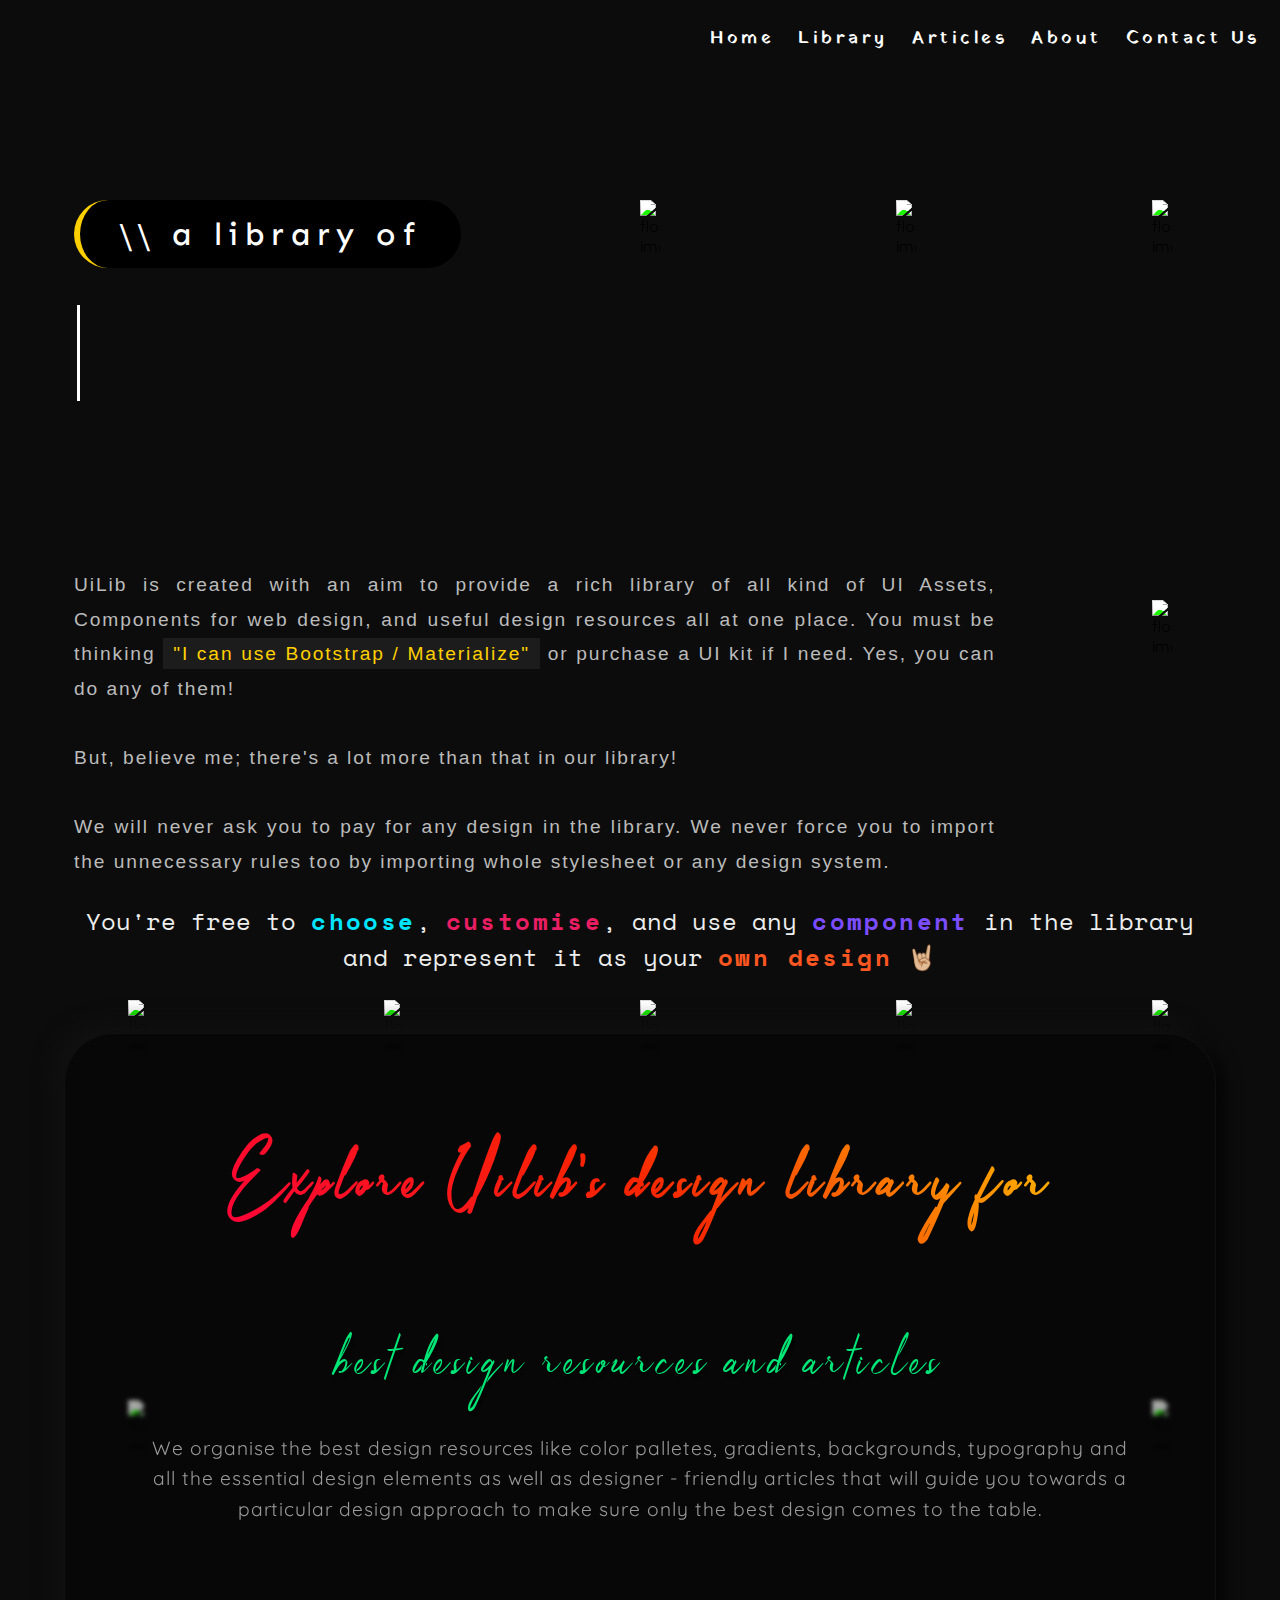
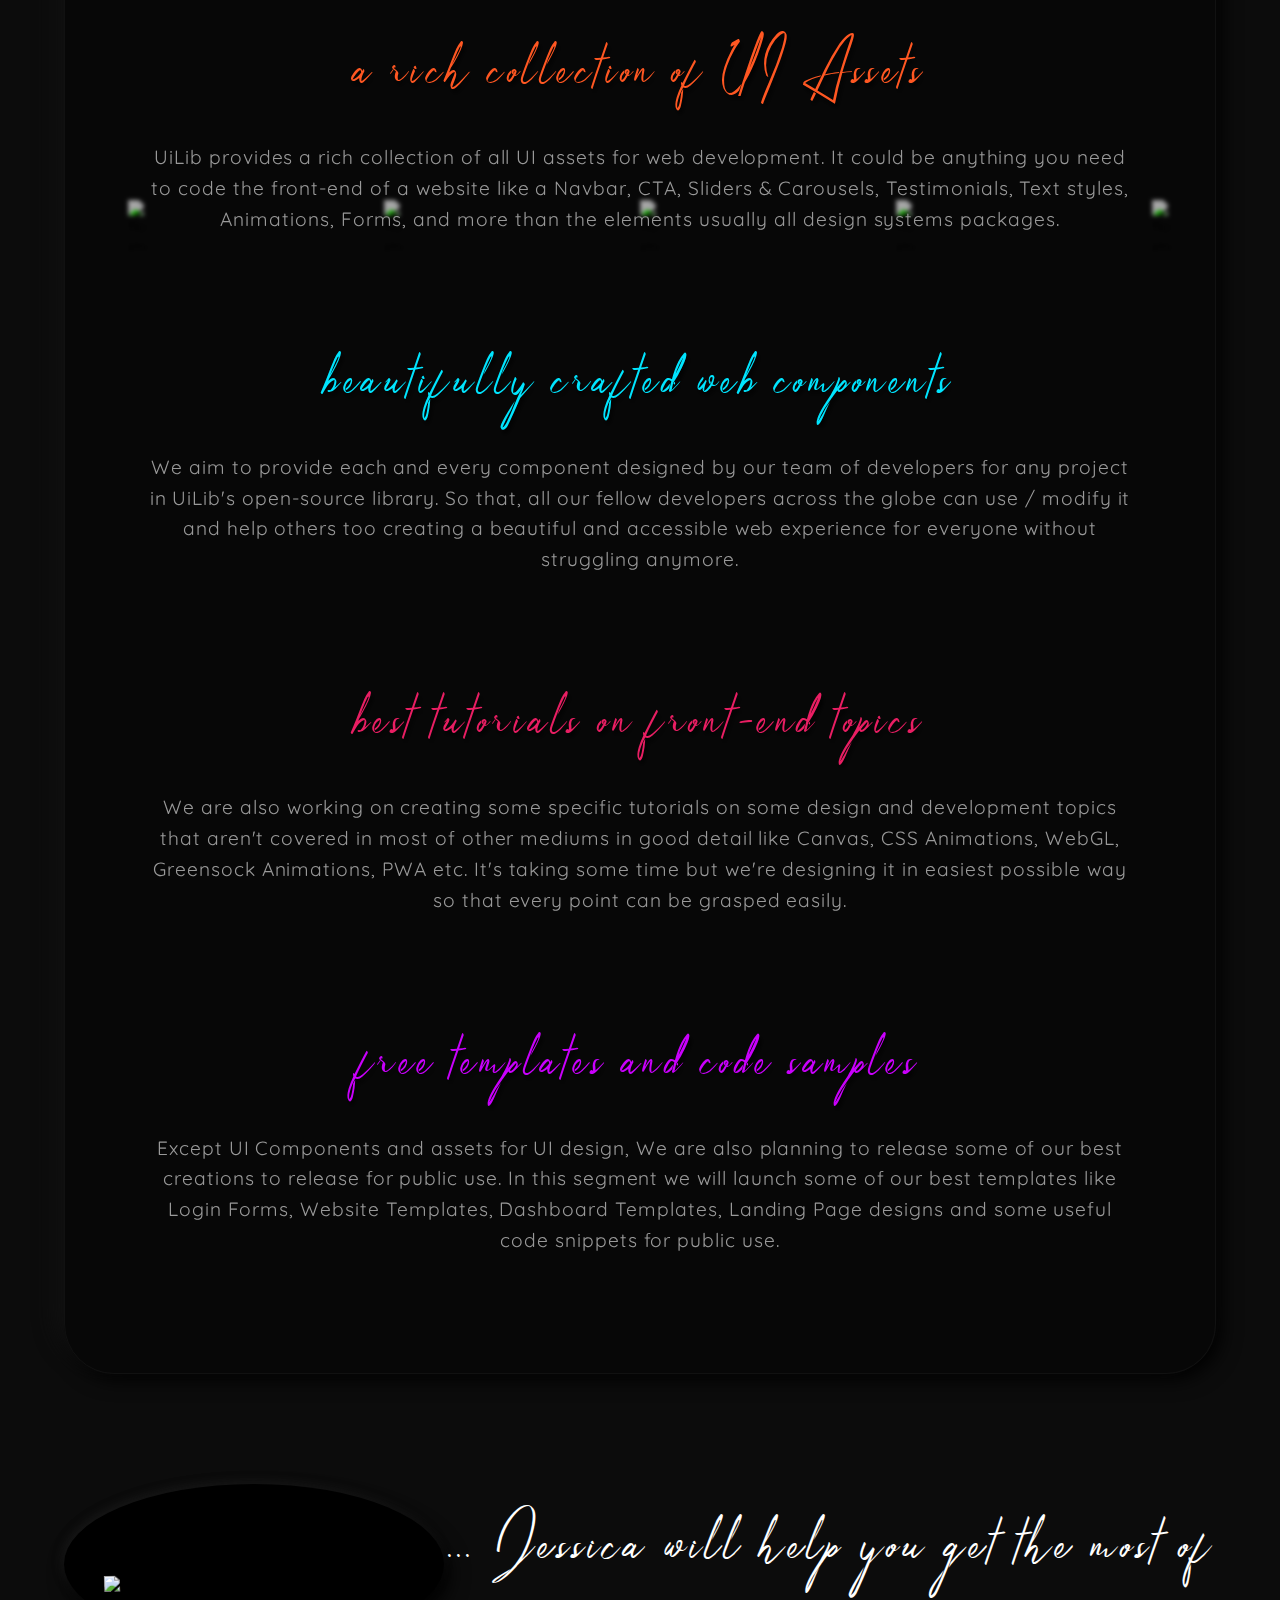
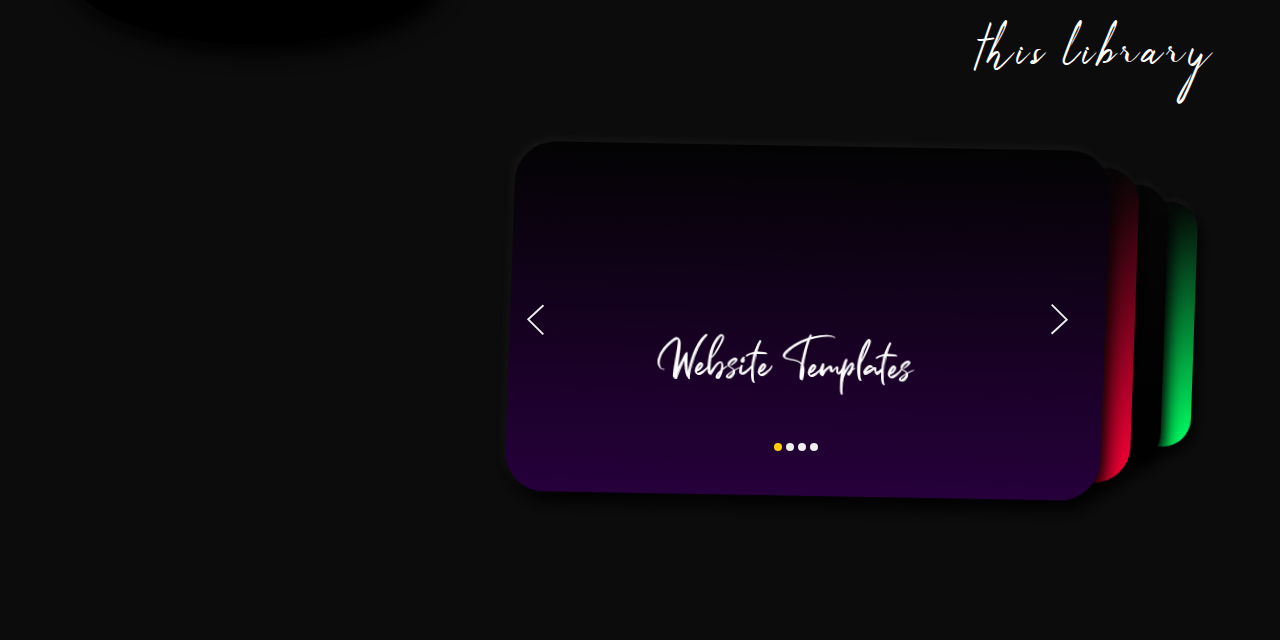
==== commit 26084c7e: "resolved branch conflicts" ====
--- a/index.html
+++ b/index.html
@@ -1,415 +1,398 @@
-<!DOCTYPE html>
-<html lang="en">
-<head>
-    <meta charset="UTF-8">
-    <meta name="viewport" content="width=device-width, initial-scale=1.0">
-    <meta name="theme-color" content="#000">
-    <!-- Chrome, Firefox OS and Opera -->
-    <meta name="theme-color" content="#000">
-    <!-- Windows Phone -->
-    <meta name="msapplication-navbutton-color" content="#000">
-    <!-- iOS Safari -->
-    <meta name="apple-mobile-web-app-status-bar-style" content="#000">
-    <meta name="viewport" content="width=device-width, initial-scale=1.0, maximum-scale=1.0, user-scalable=no">
-    <meta charset="UTF-8">
-    <meta http-equiv="X-UA-Compatible" content="IE=7">
-    <meta http-equiv="X-UA-Compatible" content="ie=edge">
-    <meta name="description" content="UiLib Studio A great collection of UI elements for the web"/>
-    <meta name="author" content="Rishi Bajpai"/>
-    <link rel="shortcut icon" href="images/favicon.png">
-    <title>UiLib Studio</title>
-
-    <!-- ============================ FontAwesome =================================== -->
-    <link rel="stylesheet" href="https://stackpath.bootstrapcdn.com/font-awesome/4.7.0/css/font-awesome.min.css">
-
-    <!-- ================== jquery Script ==================== -->
-    <script src="js/jquery-3.5.1.min.js"></script>
-
-    <!-- Scrollreveal JS -->
-    <script src="js/scrollreveal.js"></script>
-
-    <link rel="stylesheet" type="text/css" href="styles/slick.css"/>
-    <!-- <link rel="stylesheet" type="text/css" href="styles/slick-theme.css"/> -->
-    <link rel="stylesheet" href="styles/main.css">
-
-</head>
-<body  id="blur" >
-    <div id="wrapper">
-
-        <!-- ========================= Canvas Slider ======================== -->
-        <div id="canvas">
-
-            <!-- ====================== Site Navigation ========================= -->
-            <div id="navbar">
-                <div id="logo">
-                    <a href="#"><img src="images/mobile yellow.png" alt=""></a>
-                </div>
-                <div id="nav">
-                    <ul id="nav-items">
-                        <li><a href="#"> Home <i class="fa fa-trophy"></i></a></li>
-                        <li><a href="#"> Library <i class="fa fa-tv"></i></a></li>
-                        <li><a href="#"> Articles <i class="fa fa-globe"></i></a></li>
-                        <li><a href="#"> About <i class="fa fa-globe"></i></a></li>
-                        <li><a href="#"> Contact Us <i class="fa fa-globe"></i></a></li>
-                        <!-- <li><a class="login" href="#" onclick="toggleBlur()"> <i class="fa fa-user-circle"></i> Get in Touch </a></li> -->
-                    </ul>
-                </div>
-            </div>
-            <div id="mobile-nav">
-                <div class="logo">
-                    <a href="#"><img src="images/mobile yellow.png" alt=""></a>
-                </div>
-                <div id="nav-icon">
-                    <a href="tel:+91 7607173962" class ="download"><i class="fa fa-phone"></i> Talk to Us</a>
-                    <a href="tel:+91 7607173962" class ="mobile-download"><i class="fa fa-phone"></i> Call</a>
-                    <i class="fa fa-bars" style="color: #fff;" onclick="openNav()"></i>
-                    <!-- <a href="#" onclick="openNav()"><img src="images/menu.png" alt="mobile menu" style="width: 30px;"></a> -->
-                </div>
-                <div id="main-nav" class="sidenav">
-                    <div id="mobile-login">
-                        <img src="images/mobile yellow.png" alt="user-icon"><a href="#" onclick="toggleBlur()"></a>
-                    </div>
-                    <div class="submenu">
-                        <li><a href="index.html">Home <i class="fa fa-home"></i></a></li>
-                        <li><a href="#">Assets <i class="fa fa-download"></i></a></li>
-                        <li><a href="#">Components <i class="fa fa-code"></i></a></li>
-                        <li><a href="#">Resources <i class="fa fa-gift"></i></a></li>
-                        <li><a href="#">Articles <i class="fa fa-book"></i></a></li>
-                        <li><a href="#">Tutorials <i class="fa fa-graduation-cap"></i></a></li>
-                    </div>
-                    <div class="submenu">
-                        <li><a href="#"> About <i class="fa fa-lightbulb-o"></i></a></li>
-                        <li><a href="#"> Contact Us <i class="fa fa-envelope"></i></a></li>
-                        <li><a href="#"> FAQs <i class="fa fa-question-circle-o"></i></a></li>
-                        <li><a href="#"> Privacy Policy <i class="fa fa-unlock-alt"></i></a></li>
-                        <!-- <li><a href="#"> Team </a></li> -->
-                        <li>Not a member Yet? <a href="#" class="active"> SIGN UP !</a></li>
-                    </div>
-                    <div class="social">
-                        <span><a href="#"><i class="fa fa-facebook-square"></i> </a></span>
-                        <span><a href="#"><i class="fa fa-instagram"></i> </a></span>
-                        <span><a href="#"><i class="fa fa-youtube-play"></i> </a></span>
-                        <span><a href="#"><i class="fa fa-twitch"></i> </a></span>
-                        <span><a href="#"><i class="fa fa-telegram"></i> </a></span>
-                    </div>
-
-                    <a href="javascript:void(0)" class="closebtn" onclick="closeNav()">  &times;</a>
-                </div>
-            </div>
-
-            <div id="slider-data">
-                <h1 id="desc">\\ a library of</h1>
-                <h2 id="slider"></h2>
-            </div>
-
-            <!-- Javascript canvas element -->
-            <canvas height="500"></canvas>
-
-        </div>
-
-        <!-- ========================= Document Body ========================= -->
-        <div id="floating-bg">
-            <div id="floaters">
-                <img src="images/floaters/052-minimize.svg" class="floaters" alt="floaters images">
-                <img src="images/floaters/076-add.svg" class="floaters" alt="floaters images">
-                <img src="images/floaters/ui-design.svg" class="floaters" alt="floaters images">
-                <img src="images/floaters/012-yin-yang.svg" class="floaters" alt="floaters images">
-                <img src="images/floaters/084-hdr.svg" class="floaters" alt="floaters images">
-                <img src="images/floaters/044-salt.svg" class="floaters" alt="floaters images">
-                <img src="images/floaters/designer.svg" class="floaters" alt="floaters images">
-                <img src="images/floaters/ui-design (2).svg" class="floaters" alt="floaters images">
-                <img src="images/floaters/048-pentagon.svg" class="floaters" alt="floaters images">
-                <img src="images/floaters/088-hdr-1.svg" class="floaters" alt="floaters images">
-                <img src="images/floaters/023-connections.svg" class="floaters" alt="floaters images">
-                <img src="images/floaters/059-select-1.svg" class="floaters" alt="floaters images">
-                <img src="images/floaters/081-center-of-gravity.svg" class="floaters" alt="floaters images">
-                <img src="images/floaters/023-connections.svg" class="floaters" alt="floaters images">
-                <img src="images/floaters/041-star.svg" class="floaters" alt="floaters images">
-                <img src="images/floaters/079-selection-1.svg" class="floaters" alt="floaters images">
-                <img src="images/floaters/066-copyright-1.svg" class="floaters" alt="floaters images">
-                <img src="images/floaters/068-more.svg" class="floaters" alt="floaters images">
-                <img src="images/floaters/062-crop.svg" class="floaters" alt="floaters images">
-            </div>
-
-            <!-- here starts the container -->
-            <div id="container">
-                <p class="hero-text para justify">
-                    UiLib is created with an aim to provide a rich library of all kind of UI Assets, Components
-                    for web design, and useful design resources all at one place.
-                    You must be thinking <span class="highlight">"I can use Bootstrap / Materialize"</span> or purchase a UI kit if I need.
-                    Yes, you can do any of them! <br><br>
-                    But, believe me; there's a lot more than that in our library! <br><br>
-                    We will never ask you to pay for any design in the library. We never force you to import the unnecessary rules too by importing whole
-                    stylesheet or any design system.
-                    <br>
-                    <p class="hero-message">You're free to <span class="sky">choose</span>, <span class="pink">customise</span>, and use any <span class="violet">component</span> in the library and represent it as your <span class="orange">own design</span> 🤘🏼 </p>
-                </p>
-
-                <!-- description cards with lottie animation for PC -->
-                <div class="info-sections" id="pc">
-                    <h2 class="head">Explore Uilib's design library for</h2>
-                    <div class="section">
-                        <div class="lottiefile">
-                            <lottie-player src="https://assets9.lottiefiles.com/packages/lf20_8msozocb.json"
-                                            speed="1.5"
-                                            style="background: linear-gradient(315deg,#000000, #00ffaad2);" loop  autoplay></lottie-player>
-                        </div>
-                        <div class="content">
-                            <h3 class="section-head" style="color: #00e676;">best design resources and articles</h3>
-                            <p class="section-text">
-                                We organise the best design resources like color palletes, gradients, backgrounds, typography
-                                and all the essential design elements as well as designer - friendly articles that will guide
-                                you towards a particular design approach to make sure only the best design comes to the table.
-                            </p>
-                        </div>
-                    </div>
-                    <div class="section">
-                        <div class="content">
-                            <h3 class="section-head" style="color: #ff5722;">a rich collection of UI Assets</h3>
-                            <p class="section-text">
-                                UiLib provides a rich collection of all UI assets for web development. It could be anything you
-                                need to code the front-end of a website like a Navbar, CTA, Sliders & Carousels, Testimonials,
-                                Text styles, Animations, Forms, and more than the elements usually all design systems packages.
-                            </p>
-                        </div>
-                        <div class="lottiefile">
-                            <lottie-player src="https://assets10.lottiefiles.com/packages/lf20_ZxdiLh.json"  speed="1.5"  style="background: linear-gradient(-315deg,#000000,  #ff3c00);" loop  autoplay></lottie-player>
-                        </div>
-                    </div>
-                    <div class="section">
-                        <div class="lottiefile">
-                            <lottie-player src="https://assets4.lottiefiles.com/packages/lf20_eLTtxq.json"  speed="1.5"  style="background: linear-gradient(-230deg,  #099bda, #3a0037);" loop  autoplay></lottie-player>
-                        </div>
-                        <div class="content">
-                            <h3 class="section-head" style="color: #00e5ff;">beautifully crafted web components</h3>
-                            <p class="section-text">
-                                We aim to provide each and every component designed by our team of developers for any project in UiLib's
-                                open-source library. So that, all our fellow developers across the globe can use / modify it and help others
-                                too creating a beautiful and accessible web experience for everyone without struggling anymore.
-                            </p>
-                        </div>
-                    </div>
-                    <div class="section">
-                        <div class="content">
-                            <h3 class="section-head" style="color: #e91e63;">best tutorials on front-end topics</h3>
-                            <p class="section-text">
-                                We are also working on creating some specific tutorials on some design and development topics that
-                                aren't covered in most of other mediums in good detail like Canvas, CSS Animations, WebGL, Greensock
-                                 Animations, PWA etc. It's taking some time but we're designing it in easiest possible way so that every point can be grasped easily.
-                            </p>
-                        </div>
-                        <div class="lottiefile">
-                            <lottie-player src="https://assets9.lottiefiles.com/packages/lf20_eTM2vQ.json"  speed="1.5"  style="background: linear-gradient(-75deg, #ff3650, #000000);" loop  autoplay></lottie-player>
-                        </div>
-                    </div>
-                    <div class="section">
-                        <div class="lottiefile">
-                            <lottie-player src="https://assets2.lottiefiles.com/packages/lf20_xsnsvpbs.json"  speed="1.5"  style="background: linear-gradient(45deg,  #7e008b, #080008);" loop  autoplay></lottie-player>
-                        </div>
-                        <div class="content">
-                            <h3 class="section-head" style="color: #c900fc;">free templates and code samples</h3>
-                            <p class="section-text">
-                                Except UI Components and assets for UI design, We are also planning to release some of our best creations
-                                to release for public use. In this segment we will launch some of our best templates like Login Forms,
-                                Website Templates, Dashboard Templates, Landing Page designs and some useful code snippets for public use.
-                            </p>
-                        </div>
-                    </div>
-                </div>
-
-                <!-- description cards with lottie animation for Mobiel Screen -->
-                <div class="info-sections" id="mobile">
-                    <h2 class="head">Explore Uilib's design library for</h2>
-                    <div class="section">
-                        <div class="lottiefile">
-                            <lottie-player src="https://assets9.lottiefiles.com/packages/lf20_8msozocb.json"
-                                            speed="1.5"
-                                            style="background: linear-gradient(315deg,#000000, #00ffaad2);" loop  autoplay></lottie-player>
-                        </div>
-                        <div class="content">
-                            <h3 class="section-head" style="color: #00ff84;">best design resources and articles</h3>
-                            <p class="section-text">
-                                We organise the best design resources like color palletes, gradients, backgrounds, typography
-                                and all the essential design elements as well as designer - friendly articles that will guide
-                                you towards a particular design approach to make sure only the best design comes to the table.
-                            </p>
-                        </div>
-                    </div>
-                    <div class="section">
-                        <div class="lottiefile">
-                            <lottie-player src="https://assets10.lottiefiles.com/packages/lf20_ZxdiLh.json"  speed="1.5"  style="background: linear-gradient(-315deg,#000000,  #ff3c00);" loop  autoplay></lottie-player>
-                        </div>
-                        <div class="content">
-                            <h3 class="section-head" style="color: #ff3c00;">a rich collection of UI Assets</h3>
-                            <p class="section-text">
-                                UiLib provides a rich collection of all UI assets for web development. It could be anything you
-                                need to code the front-end of a website like a Navbar, CTA, Sliders & Carousels, Testimonials,
-                                Text styles, Animations, Forms, and more than the elements usually all design systems packages.
-                            </p>
-                        </div>
-                    </div>
-                    <div class="section">
-                        <div class="lottiefile">
-                            <lottie-player src="https://assets4.lottiefiles.com/packages/lf20_eLTtxq.json"  speed="1.5"  style="background: linear-gradient(-230deg,  #099bda, #3a0037);" loop  autoplay></lottie-player>
-                        </div>
-                        <div class="content">
-                            <h3 class="section-head" style="color: #00e5ff;">beautifully crafted web components</h3>
-                            <p class="section-text">
-                                We aim to provide each and every component designed by our team of developers for any project in UiLib's
-                                open-source library. So that, all our fellow developers across the globe can use / modify it and help others
-                                too creating a beautiful and accessible web experience for everyone without struggling anymore.
-                            </p>
-                        </div>
-                    </div>
-                    <div class="section">
-                        <div class="lottiefile">
-                            <lottie-player src="https://assets9.lottiefiles.com/packages/lf20_eTM2vQ.json"  speed="1.5"  style="background: linear-gradient(-75deg, #ff3650, #000000);" loop  autoplay></lottie-player>
-                        </div>
-                        <div class="content">
-                            <h3 class="section-head" style="color: #ff0055;">best tutorials on front-end topics</h3>
-                            <p class="section-text">
-                                We are also working on creating some specific tutorials on some design and development topics that
-                                aren't covered in most of other mediums in good detail like Canvas, CSS Animations, WebGL, Greensock
-                                Animations, PWA etc. It's taking some time but we're designing it in easiest possible way so that every point can be grasped easily.
-                            </p>
-                        </div>
-                    </div>
-                    <div class="section">
-                        <div class="lottiefile">
-                            <lottie-player src="https://assets2.lottiefiles.com/packages/lf20_xsnsvpbs.json"  speed="1.5"  style="background: linear-gradient(45deg,  #7e008b, #080008);" loop  autoplay></lottie-player>
-                        </div>
-                        <div class="content">
-                            <h3 class="section-head" style="color: #d21fff;">free templates and code samples</h3>
-                            <p class="section-text">
-                                Except UI Components and assets for UI design, We are also planning to release some of our best creations
-                                to release for public use. In this segment we will launch some of our best templates like Login Forms,
-                                Website Templates, Dashboard Templates, Landing Page designs and some useful code snippets for public use.
-                            </p>
-                        </div>
-                    </div>
-                </div>
-
-                <!-- /////////--- cards / scenes / grids AREA ---//////// -->
-                <div class="attractions">
-
-                    <!-- stacked section -->
-                    <div class="stacked-section">
-                        <div class="left">
-                            <img src="images/girl3d.png" id="girl" alt="girl with pencil">
-                            <div id="girlshadow"></div>
-                        </div>
-                        <div class="right">
-                            <h2 class="stackhead">... Jessica will help you get the most of this library</h2>
-                            <div class="stack-container">
-                                
-                                <div id="stacked-slider">
-                                    <div class="dp-wrap">
-                                        <div id="dp-slider">
-                        
-                                            <div class="dp_item" style=" background-image: linear-gradient(to top, #26003b, rgba(0, 0, 0, 0.4)), url('images/templates.png');" data-class="1" data-position="1">
-                                                <div class="dp-content">
-                                                    <h2><br> Website Templates</h2>
-                                                    <!-- <p> Get premade beautiful templates and contact for customisation </p> -->
-                                                </div>
-                                            </div>
-                        
-                                            <div class="dp_item" style=" background-image: linear-gradient(to top, #ff0037, rgba(0, 0, 0, 0.2)), url('images/snippets.png');" data-class="2" data-position="2">
-                                                <div class="dp-content">
-                                                    <h2><br> UI Snippets</h2>
-                                                    <!-- <p> A rich collection of UI snippets like cards, panels, gradients etc.</p> -->
-                                                </div>
-                                            </div>
-                        
-                                            <div class="dp_item" style=" background-image: linear-gradient(#ffa60000, rgb(0, 0, 0)), url('images/articles.jpg');" data-class="3" data-position="3">
-                                                <div class="dp-content">
-                                                    <h2><br> Design Articles</h2>
-                                                    <!-- <p> Beautifully crafted articles to explain the latest design trends </p> -->
-                                                </div>
-                                            </div>
-                        
-                                            <div class="dp_item" style=" background-image: linear-gradient(to top, #00ff62 , rgba(0, 0, 0, 0)), url('images/tutorial.PNG');" data-class="4" data-position="4">
-                                                <div class="dp-content">
-                                                    <h2><br> Design Tutorials</h2>
-                                                    <!-- <p> Tutorial series on various topics like Canvas, WebGL, threejs etc. </p> -->
-                                                </div>
-                                            </div>
-                                        </div>
-                        
-                                        <span id="dp-next">
-                                            <svg xmlns="http://www.w3.org/2000/svg" viewBox="0 0 51.401 51.401">
-                                                <defs>
-                                                <style>
-                                                    .cls-1 {
-                                                    fill: none;
-                                                    stroke: #eee;
-                                                    stroke-miterlimit: 10;
-                                                    stroke-width: 3px;
-                                                    }
-                                                </style>
-                                                </defs>
-                                                <path id="Rectangle_4_Copy" data-name="Rectangle 4 Copy" class="cls-1" d="M32.246,0V33.178L0,31.953" transform="translate(0.094 25.276) rotate(-45)"/>
-                                            </svg>
-                                        </span>
-
-                        
-                                        <span id="dp-prev">
-                                            <svg xmlns="http://www.w3.org/2000/svg" viewBox="0 0 51.401 51.401">
-                                                <defs>
-                                                <style>
-                                                    .cls-1 {
-                                                    fill: none;
-                                                    stroke: #eee;
-                                                    stroke-miterlimit: 10;
-                                                    stroke-width: 3px;
-                                                    }
-                                                </style>
-                                                </defs>
-                                                <path id="Rectangle_4_Copy" data-name="Rectangle 4 Copy" class="cls-1" d="M32.246,0V33.178L0,31.953" transform="translate(0.094 25.276) rotate(-45)"/>
-                                            </svg>
-                                        </span>
-                        
-                                        <ul id="dp-dots">
-                                            <li data-class="1" class="active"></li>
-                                            <li data-class="2"></li>
-                                            <li data-class="3"></li>
-                                            <li data-class="4"></li>
-                                        </ul>
-                                    </div>
-                                </div>
-
-                            </div>
-                        </div>
-                    </div>
-
-                    <!-- elements carousel -->
-                    <!-- <div class="glass">
-                        <div class="card-carousel">
-                            <div class="card" id="one"></div>
-                            <div class="card" id="two"></div>
-                            <div class="card" id="three"></div>
-                            <div class="card" id="four"></div>
-                            <div class="card" id="five"></div>
-                            <div class="card" id="six"></div>
-                            <div class="card" id="seven"></div>
-                            <div class="card" id="eight"></div>
-                            <div class="card" id="nine"></div>
-                            <div class="card" id="ten"></div>
-                        </div>
-                    </div> -->
-
-                </div>
-
-            </div>
-        </div>
-
-    </div>
-</body>
-
-    <script src="js/canvas.js"></script>
-    <script src="js/jquery-3.5.1.min.js"></script>
-    <script src="js/typed.js"></script>
-    <script src="js/lottie-player.js"></script>
-    <script type="text/javascript" src="js/slick.min.js"></script>
-    <script src="js/script.js"></script>
-
+<!DOCTYPE html>
+<html lang="en">
+<head>
+    <meta charset="UTF-8">
+    <meta name="viewport" content="width=device-width, initial-scale=1.0">
+    <meta name="theme-color" content="#ffd000">
+    <!-- Chrome, Firefox OS and Opera -->
+    <meta name="theme-color" content="#ffd000">
+    <!-- Windows Phone -->
+    <meta name="msapplication-navbutton-color" content="#ffd000">
+    <!-- iOS Safari -->
+    <meta name="apple-mobile-web-app-status-bar-style" content="#ffd000">
+    <meta name="viewport" content="width=device-width, initial-scale=1.0, maximum-scale=1.0, user-scalable=no">
+    <meta charset="UTF-8">
+    <meta http-equiv="X-UA-Compatible" content="IE=7">
+    <meta http-equiv="X-UA-Compatible" content="ie=edge">
+    <meta name="description" content="UiLib Studio A great collection of UI elements for the web"/>
+    <meta name="author" content="Rishi Bajpai"/>
+    <link rel="shortcut icon" href="images/favicon.webp">
+    <title>UiLib Studio</title>
+
+    <!-- ============================ FontAwesome =================================== -->
+    <link rel="preload" href="https://stackpath.bootstrapcdn.com/font-awesome/4.7.0/css/font-awesome.min.css" as="style" media="screen" onload="this.onload=null;this.rel='stylesheet'">
+    <noscript><link rel="stylesheet" href="https://stackpath.bootstrapcdn.com/font-awesome/4.7.0/css/font-awesome.min.css" media="screen"></noscript>
+
+    <!-- <link rel="stylesheet" type="text/css" href="styles/slick.css"/> -->
+    <!-- <link rel="stylesheet" type="text/css" href="styles/slick-theme.css"/> -->
+    <link rel="preload" href="styles/main.css" as="style" media="screen" onload="this.onload=null;this.rel='stylesheet'">
+    <noscript><link rel="stylesheet" href="styles/main.css" media="screen"></noscript>
+
+</head>
+<body  id="blur" >
+    <div id="wrapper">
+
+        <!-- ========================= Canvas Slider ======================== -->
+        <div id="canvas">
+
+            <!-- ====================== Site Navigation ========================= -->
+            <div id="navbar">
+                <div id="logo">
+                    <a href="#"><img src="images/mobile yellow.webp" alt=""></a>
+                </div>
+                <div id="nav">
+                    <ul id="nav-items">
+                        <li><a href="#"> Home <i class="fa fa-trophy"></i></a></li>
+                        <li><a href="#"> Library <i class="fa fa-tv"></i></a></li>
+                        <li><a href="#"> Articles <i class="fa fa-globe"></i></a></li>
+                        <li><a href="#"> About <i class="fa fa-globe"></i></a></li>
+                        <li><a href="#"> Contact Us <i class="fa fa-globe"></i></a></li>
+                        <!-- <li><a class="login" href="#" onclick="toggleBlur()"> <i class="fa fa-user-circle"></i> Get in Touch </a></li> -->
+                    </ul>
+                </div>
+            </div>
+            <div id="mobile-nav">
+                <div class="logo">
+                    <a href="#"><img src="images/mobile yellow.webp" alt=""></a>
+                </div>
+                <div id="nav-icon">
+                    <a href="tel:+91 7607173962" class ="download"><i class="fa fa-phone"></i> Talk to Us</a>
+                    <a href="tel:+91 7607173962" class ="mobile-download"><i class="fa fa-phone"></i> Call</a>
+                    <i class="fa fa-bars" style="color: #fff;" onclick="openNav()"></i>
+                    <!-- <a href="#" onclick="openNav()"><img src="images/menu.png" alt="mobile menu" style="width: 30px;"></a> -->
+                </div>
+                <div id="main-nav" class="sidenav">
+                    <div id="mobile-login">
+                        <img data-src="images/mobile yellow.webp" class="lazyload" alt="user-icon"><a href="#" onclick="toggleBlur()"></a>
+                    </div>
+                    <div class="submenu">
+                        <li><a href="index.html">Home <i class="fa fa-home"></i></a></li>
+                        <li><a href="#">Assets <i class="fa fa-download"></i></a></li>
+                        <li><a href="#">Components <i class="fa fa-code"></i></a></li>
+                        <li><a href="#">Resources <i class="fa fa-gift"></i></a></li>
+                        <li><a href="#">Articles <i class="fa fa-book"></i></a></li>
+                        <li><a href="#">Tutorials <i class="fa fa-graduation-cap"></i></a></li>
+                    </div>
+                    <div class="submenu">
+                        <li><a href="#"> About <i class="fa fa-lightbulb-o"></i></a></li>
+                        <li><a href="#"> Contact Us <i class="fa fa-envelope"></i></a></li>
+                        <li><a href="#"> FAQs <i class="fa fa-question-circle-o"></i></a></li>
+                        <li><a href="#"> Privacy Policy <i class="fa fa-unlock-alt"></i></a></li>
+                        <!-- <li><a href="#"> Team </a></li> -->
+                        <li>Not a member Yet? <a href="#" class="active"> SIGN UP !</a></li>
+                    </div>
+                    <div class="social">
+                        <span><a href="#"><i class="fa fa-facebook-square"></i> </a></span>
+                        <span><a href="#"><i class="fa fa-instagram"></i> </a></span>
+                        <span><a href="#"><i class="fa fa-youtube-play"></i> </a></span>
+                        <span><a href="#"><i class="fa fa-twitch"></i> </a></span>
+                        <span><a href="#"><i class="fa fa-telegram"></i> </a></span>
+                    </div>
+
+                    <a href="javascript:void(0)" class="closebtn" onclick="closeNav()">  &times;</a>
+                </div>
+            </div>
+
+            <div id="slider-data">
+                <h1 id="desc">\\ a library of</h1>
+                <h2 id="slider"></h2>
+            </div>
+
+            <!-- Javascript canvas element -->
+            <canvas height="500"></canvas>
+
+        </div>
+
+        <!-- ========================= Document Body ========================= -->
+        <div id="floating-bg">
+            <div id="floaters">
+                <img src="images/floaters/052-minimize.webp" class="floaters" alt="floaters images">
+                <img src="images/floaters/076-add.webp" class="floaters" alt="floaters images">
+                <img src="images/floaters/ui-design.webp" class="floaters" alt="floaters images">
+                <img src="images/floaters/012-yin-yang.webp" class="floaters" alt="floaters images">
+                <img src="images/floaters/084-hdr.webp" class="floaters" alt="floaters images">
+                <img src="images/floaters/044-salt.webp" class="floaters" alt="floaters images">
+                <img src="images/floaters/designer.webp" class="floaters" alt="floaters images">
+                <img src="images/floaters/ui-design (2).webp" class="floaters" alt="floaters images">
+                <img src="images/floaters/048-pentagon.webp" class="floaters" alt="floaters images">
+                <img src="images/floaters/088-hdr-1.webp" class="floaters" alt="floaters images">
+                <img src="images/floaters/023-connections.webp" class="floaters" alt="floaters images">
+                <img src="images/floaters/059-select-1.webp" class="floaters" alt="floaters images">
+                <img src="images/floaters/081-center-of-gravity.webp" class="floaters" alt="floaters images">
+                <img src="images/floaters/023-connections.webp" class="floaters" alt="floaters images">
+                <img src="images/floaters/041-star.webp" class="floaters" alt="floaters images">
+                <img src="images/floaters/079-selection-1.webp" class="floaters" alt="floaters images">
+                <img src="images/floaters/066-copyright-1.webp" class="floaters" alt="floaters images">
+                <img src="images/floaters/068-more.webp" class="floaters" alt="floaters images">
+                <img src="images/floaters/062-crop.webp" class="floaters" alt="floaters images">
+            </div>
+
+            <!-- here starts the container -->
+            <div id="container">
+                <p class="hero-text para justify">
+                    UiLib is created with an aim to provide a rich library of all kind of UI Assets, Components
+                    for web design, and useful design resources all at one place.
+                    You must be thinking <span class="highlight">"I can use Bootstrap / Materialize"</span> or purchase a UI kit if I need.
+                    Yes, you can do any of them! <br><br>
+                    But, believe me; there's a lot more than that in our library! <br><br>
+                    We will never ask you to pay for any design in the library. We never force you to import the unnecessary rules too by importing whole
+                    stylesheet or any design system.
+                    <br>
+                    <p class="hero-message">You're free to <span class="sky">choose</span>, <span class="pink">customise</span>, and use any <span class="violet">component</span> in the library and represent it as your <span class="orange">own design</span> 🤘🏼 </p>
+                </p>
+
+                <!-- description cards with lottie animation for PC -->
+                <div class="info-sections" id="pc">
+                    <h2 class="head">Explore Uilib's design library for</h2>
+                    <div class="section">
+                        <div class="lottiefile">
+                            <lottie-player class="lazyload" rel="preload" src="https://assets9.lottiefiles.com/packages/lf20_8msozocb.json"
+                                            speed="1.5"
+                                            style="background: linear-gradient(315deg,#000000, #00ffaad2);" loop  autoplay async></lottie-player>
+                        </div>
+                        <div class="content">
+                            <h3 class="section-head" style="color: #00e676;">best design resources and articles</h3>
+                            <p class="section-text">
+                                We organise the best design resources like color palletes, gradients, backgrounds, typography
+                                and all the essential design elements as well as designer - friendly articles that will guide
+                                you towards a particular design approach to make sure only the best design comes to the table.
+                            </p>
+                        </div>
+                    </div>
+                    <div class="section">
+                        <div class="content">
+                            <h3 class="section-head" style="color: #ff5722;">a rich collection of UI Assets</h3>
+                            <p class="section-text">
+                                UiLib provides a rich collection of all UI assets for web development. It could be anything you
+                                need to code the front-end of a website like a Navbar, CTA, Sliders & Carousels, Testimonials,
+                                Text styles, Animations, Forms, and more than the elements usually all design systems packages.
+                            </p>
+                        </div>
+                        <div class="lottiefile">
+                            <lottie-player class="lazyload" rel="preload" src="https://assets10.lottiefiles.com/packages/lf20_ZxdiLh.json"  speed="1.5"  style="background: linear-gradient(-315deg,#000000,  #ff3c00);" loop  autoplay async></lottie-player>
+                        </div>
+                    </div>
+                    <div class="section">
+                        <div class="lottiefile">
+                            <lottie-player class="lazyload" rel="preload" src="https://assets4.lottiefiles.com/packages/lf20_eLTtxq.json"  speed="1.5"  style="background: linear-gradient(-230deg,  #099bda, #3a0037);" loop  autoplay async></lottie-player>
+                        </div>
+                        <div class="content">
+                            <h3 class="section-head" style="color: #00e5ff;">beautifully crafted web components</h3>
+                            <p class="section-text">
+                                We aim to provide each and every component designed by our team of developers for any project in UiLib's
+                                open-source library. So that, all our fellow developers across the globe can use / modify it and help others
+                                too creating a beautiful and accessible web experience for everyone without struggling anymore.
+                            </p>
+                        </div>
+                    </div>
+                    <div class="section">
+                        <div class="content">
+                            <h3 class="section-head" style="color: #e91e63;">best tutorials on front-end topics</h3>
+                            <p class="section-text">
+                                We are also working on creating some specific tutorials on some design and development topics that
+                                aren't covered in most of other mediums in good detail like Canvas, CSS Animations, WebGL, Greensock
+                                 Animations, PWA etc. It's taking some time but we're designing it in easiest possible way so that every point can be grasped easily.
+                            </p>
+                        </div>
+                        <div class="lottiefile">
+                            <lottie-player class="lazyload" rel="preload" src="https://assets9.lottiefiles.com/packages/lf20_eTM2vQ.json"  speed="1.5"  style="background: linear-gradient(-75deg, #ff3650, #000000);" loop  autoplay async></lottie-player>
+                        </div>
+                    </div>
+                    <div class="section">
+                        <div class="lottiefile">
+                            <lottie-player class="lazyload" rel="preload" src="https://assets2.lottiefiles.com/packages/lf20_xsnsvpbs.json"  speed="1.5"  style="background: linear-gradient(45deg,  #7e008b, #080008);" loop  autoplay async></lottie-player>
+                        </div>
+                        <div class="content">
+                            <h3 class="section-head" style="color: #c900fc;">free templates and code samples</h3>
+                            <p class="section-text">
+                                Except UI Components and assets for UI design, We are also planning to release some of our best creations
+                                to release for public use. In this segment we will launch some of our best templates like Login Forms,
+                                Website Templates, Dashboard Templates, Landing Page designs and some useful code snippets for public use.
+                            </p>
+                        </div>
+                    </div>
+                </div>
+
+                <!-- description cards with lottie animation for Mobiel Screen -->
+                <div class="info-sections" id="mobile">
+                    <h2 class="head">Explore Uilib's design library for</h2>
+                    <div class="section">
+                        <div class="lottiefile">
+                            <lottie-player class="lazyload" rel="preload" src="https://assets9.lottiefiles.com/packages/lf20_8msozocb.json"
+                                            speed="1.5"
+                                            style="background: linear-gradient(315deg,#000000, #00ffaad2);" loop  autoplay async></lottie-player>
+                        </div>
+                        <div class="content">
+                            <h3 class="section-head" style="color: #00ff84;">best design resources and articles</h3>
+                            <p class="section-text">
+                                We organise the best design resources like color palletes, gradients, backgrounds, typography
+                                and all the essential design elements as well as designer - friendly articles that will guide
+                                you towards a particular design approach to make sure only the best design comes to the table.
+                            </p>
+                        </div>
+                    </div>
+                    <div class="section">
+                        <div class="lottiefile">
+                            <lottie-player class="lazyload" rel="preload" src="https://assets10.lottiefiles.com/packages/lf20_ZxdiLh.json"  speed="1.5"  style="background: linear-gradient(-315deg,#000000,  #ff3c00);" loop  autoplay async></lottie-player>
+                        </div>
+                        <div class="content">
+                            <h3 class="section-head" style="color: #ff3c00;">a rich collection of UI Assets</h3>
+                            <p class="section-text">
+                                UiLib provides a rich collection of all UI assets for web development. It could be anything you
+                                need to code the front-end of a website like a Navbar, CTA, Sliders & Carousels, Testimonials,
+                                Text styles, Animations, Forms, and more than the elements usually all design systems packages.
+                            </p>
+                        </div>
+                    </div>
+                    <div class="section">
+                        <div class="lottiefile">
+                            <lottie-player class="lazyload" rel="preload" src="https://assets4.lottiefiles.com/packages/lf20_eLTtxq.json"  speed="1.5"  style="background: linear-gradient(-230deg,  #099bda, #3a0037);" loop  autoplay async></lottie-player>
+                        </div>
+                        <div class="content">
+                            <h3 class="section-head" style="color: #00e5ff;">beautifully crafted web components</h3>
+                            <p class="section-text">
+                                We aim to provide each and every component designed by our team of developers for any project in UiLib's
+                                open-source library. So that, all our fellow developers across the globe can use / modify it and help others
+                                too creating a beautiful and accessible web experience for everyone without struggling anymore.
+                            </p>
+                        </div>
+                    </div>
+                    <div class="section">
+                        <div class="lottiefile">
+                            <lottie-player class="lazyload" rel="preload" src="https://assets9.lottiefiles.com/packages/lf20_eTM2vQ.json"  speed="1.5"  style="background: linear-gradient(-75deg, #ff3650, #000000);" loop  autoplay async></lottie-player>
+                        </div>
+                        <div class="content">
+                            <h3 class="section-head" style="color: #ff0055;">best tutorials on front-end topics</h3>
+                            <p class="section-text">
+                                We are also working on creating some specific tutorials on some design and development topics that
+                                aren't covered in most of other mediums in good detail like Canvas, CSS Animations, WebGL, Greensock
+                                Animations, PWA etc. It's taking some time but we're designing it in easiest possible way so that every point can be grasped easily.
+                            </p>
+                        </div>
+                    </div>
+                    <div class="section">
+                        <div class="lottiefile">
+                            <lottie-player class="lazyload" rel="preload" src="https://assets2.lottiefiles.com/packages/lf20_xsnsvpbs.json"  speed="1.5"  style="background: linear-gradient(45deg,  #7e008b, #080008);" loop  autoplay async></lottie-player>
+                        </div>
+                        <div class="content">
+                            <h3 class="section-head" style="color: #d21fff;">free templates and code samples</h3>
+                            <p class="section-text">
+                                Except UI Components and assets for UI design, We are also planning to release some of our best creations
+                                to release for public use. In this segment we will launch some of our best templates like Login Forms,
+                                Website Templates, Dashboard Templates, Landing Page designs and some useful code snippets for public use.
+                            </p>
+                        </div>
+                    </div>
+                </div>
+
+                <!-- /////////--- cards / scenes / grids AREA ---//////// -->
+                <div class="attractions">
+
+                    <!-- stacked section -->
+                    <div class="stacked-section">
+                        <div class="left">
+                            <img data-src="images/girl3d.webp" class="lazyload" id="girl" alt="girl with pencil">
+                            <div id="girlshadow"></div>
+                        </div>
+                        <div class="right">
+                            <h2 class="stackhead">... Jessica will help you get the most of this library</h2>
+                            <div class="stack-container">
+                                
+                                <div id="stacked-slider">
+                                    <div class="dp-wrap">
+                                        <div id="dp-slider">
+                         
+                                            <div class="dp_item lazyload" style=" background-image: linear-gradient(to top, #26003b, rgba(0, 0, 0, 0.4)), url('images/templates.webp');" data-class="1" data-position="1">
+                                                <div class="dp-content">
+                                                    <h2><br> Website Templates</h2>
+                                                    <!-- <p> Get premade beautiful templates and contact for customisation </p> -->
+                                                </div>
+                                            </div>
+                        
+                                            <div class="dp_item lazyload" style=" background-image: linear-gradient(to top, #ff0037, rgba(0, 0, 0, 0.2)), url('images/snippets.webp');" data-class="2" data-position="2">
+                                                <div class="dp-content">
+                                                    <h2><br> UI Snippets</h2>
+                                                    <!-- <p> A rich collection of UI snippets like cards, panels, gradients etc.</p> -->
+                                                </div>
+                                            </div>
+                        
+                                            <div class="dp_item lazyload" style=" background-image: linear-gradient(#ffa60000, rgb(0, 0, 0)), url('images/articles.webp');" data-class="3" data-position="3">
+                                                <div class="dp-content">
+                                                    <h2><br> Design Articles</h2>
+                                                    <!-- <p> Beautifully crafted articles to explain the latest design trends </p> -->
+                                                </div>
+                                            </div>
+                        
+                                            <div class="dp_item lazyload" style=" background-image: linear-gradient(to top, #00ff62 , rgba(0, 0, 0, 0)), url('images/tutorial.webp');" data-class="4" data-position="4">
+                                                <div class="dp-content">
+                                                    <h2><br> Design Tutorials</h2>
+                                                    <!-- <p> Tutorial series on various topics like Canvas, WebGL, threejs etc. </p> -->
+                                                </div>
+                                            </div>
+                                        </div>
+                        
+                                        <span id="dp-next">
+                                            <svg xmlns="http://www.w3.org/2000/svg" viewBox="0 0 51.401 51.401">
+                                                <defs>
+                                                <style>
+                                                    .cls-1 {
+                                                    fill: none;
+                                                    stroke: #eee;
+                                                    stroke-miterlimit: 10;
+                                                    stroke-width: 3px;
+                                                    }
+                                                </style>
+                                                </defs>
+                                                <path id="Rectangle_4_Copy" data-name="Rectangle 4 Copy" class="cls-1" d="M32.246,0V33.178L0,31.953" transform="translate(0.094 25.276) rotate(-45)"/>
+                                            </svg>
+                                        </span>
+
+                        
+                                        <span id="dp-prev">
+                                            <svg xmlns="http://www.w3.org/2000/svg" viewBox="0 0 51.401 51.401">
+                                                <defs>
+                                                <style>
+                                                    .cls-1 {
+                                                    fill: none;
+                                                    stroke: #eee;
+                                                    stroke-miterlimit: 10;
+                                                    stroke-width: 3px;
+                                                    }
+                                                </style>
+                                                </defs>
+                                                <path id="Rectangle_4_Copy" data-name="Rectangle 4 Copy" class="cls-1" d="M32.246,0V33.178L0,31.953" transform="translate(0.094 25.276) rotate(-45)"/>
+                                            </svg>
+                                        </span>
+                        
+                                        <ul id="dp-dots">
+                                            <li data-class="1" class="active"></li>
+                                            <li data-class="2"></li>
+                                            <li data-class="3"></li>
+                                            <li data-class="4"></li>
+                                        </ul>
+                                    </div>
+                                </div>
+
+                            </div>
+                        </div>
+                    </div>
+
+                </div>
+
+            </div>
+        </div>
+
+    </div>
+
+    <script src="js/jquery-3.5.1.min.js"></script>
+    <script src="js/canvas.min.js" async></script>
+    <script src="js/typed.min.js" async></script>
+    <script src="js/scrollreveal.min.js" async></script>
+    <!-- <script type="text/javascript" src="js/slick.min.js"></script> -->
+    <script src="js/lazysizes.min.js" async></script>
+    <script src="js/lottie-player.min.js" async></script>
+    <script src="js/script.js" async></script>
+
+</body>
+
 </html>--- a/styles/main.css
+++ b/styles/main.css
@@ -1,1803 +1,1725 @@
-/* import rules */
-@import url('https://fonts.googleapis.com/css2?family=Quicksand:wght@400;500&family=Sen:wght@400;700&family=Space+Mono:wght@400;700&family=Yatra+One&display=swap');
-/* @import url('styles/animations.css'); */
-
-/* bulgarie */
-@font-face {
-    font-family: 'bulgarieregular';
-    src: url('../assets/fonts/fontsfree-net-bulgarie-webfont.woff2') format('woff2'),
-         url('../assets/fonts/fontsfree-net-bulgarie-webfont.woff') format('woff');
-    font-weight: normal;
-    font-style: normal;
-}
-
-/* sometimes */
-@font-face {
-    font-family: 'sometimesregular';
-    src: url('../assets/fonts/sometimes-51amx-webfont.woff2') format('woff2'),
-         url('../assets/fonts/sometimes-51amx-webfont.woff') format('woff');
-    font-weight: normal;
-    font-style: normal;
-
-}
-
-audio{
-    visibility: hidden;
-    display: none;
-}
-
-:root{
-    /* color variables */
-    --background: #0c0c0c;
-    --foreground: #111111;
-    --black: #000;
-    --red: #ff0000;
-    --violet: #7c4dff;
-    --green: #00e676;
-    --yellow: #ffd000;
-    --orange: #ff5722;
-    --sky: #00e5ff;
-    --pink: #e91e63;
-    --white: #ffffff;
-
-    /* Font variables */
-    --poppins: 'Poppins', sans-serif;
-    --quicksand: 'Quicksand', sans-serif;
-    --sen : 'Sen', sans-serif;
-    --space : 'Space Mono', monospace;
-    --yatra : 'Yatra One', cursive;
-    --sometimes: 'sometimesregular';
-    --bulgarie: 'bulgarieregular';
-
-    /* Layout variables */
-    --canvasHeight: 550px;
-    --documentWidth: 100%;
-
-}
-
-html, body{
-    margin: 0;
-    padding: 0;
-    width: 100%;
-}
-
-body {
-    height: 2000px;
-    transform-style: preserve-3d;
-    overflow-y: scroll;
-    overflow-x: hidden;
-    font-family: var(--quicksand);
-    text-align: center;
-    background: var(--background);
-}
-
-/* ---------- scrollbar styles ---------- */
-::-webkit-scrollbar{
-    width: 4px;
-    background: black;
-    border-radius: 10px;
-}
-::-webkit-scrollbar-thumb{
-    background: linear-gradient(to bottom, #ffd000, #000 );
-    border-radius: 10px;
-}
-::-webkit-scrollbar-thumb:hover{
-    background: linear-gradient(to top, #ffd000, #000 );
-    border-radius: 10px;
-}
-::-webkit-scrollbar-corner{
-    background: black;
-    visibility: hidden;
-}
-
-/* -------------------- Typography Styles ---------------------- */
-h1{
-    font-family: 'Poppins', sans-serif;
-}
-h2{
-    font-family: 'Poppins', sans-serif;
-}
-h3{
-    font-family: 'Sen', sans-serif;
-}
-.para{
-    font-family: var(--yatra);
-    font-size: 1.2em;
-    line-height: 1.6em;
-}
-.space{
-    font-family: var(--space);
-}
-.yatra{
-    font-family: var(--yatra);
-}
-
-/* -------------------- Alignment Styles ----------------------- */
-.left{
-    text-align: left;
-}
-.center{
-    text-align: center;
-}
-.right{
-    text-align: right;
-}
-.justify{
-    text-align: justify;
-}
-.sp-bt{
-    display: flex;
-    justify-content: space-between;
-    align-items: flex-start;
-}
-.sp-ar{
-    display: flex;
-    align-items: center;
-    justify-content: space-around;
-}
-.sp-ev{
-    display: flex;
-    align-items: center;
-    justify-content: space-evenly;
-}
-
-
-/* -------------------- Color Styles ---------------------- */
-.black{
-    color: #000;
-}
-.white{
-    color: #f5f5f5;
-}
-.green{
-    color: var(--green);
-}
-.violet{
-    color: var(--violet);
-}
-.yellow{
-    color: var(--yellow);
-}
-.pink{
-    color: var(--pink);
-}
-.red{
-    color: var(--red);
-}
-.orange{
-    color: var(--orange);
-}
-.sky{
-    color: var(--sky);
-}
-.background{
-    background: var(--background);
-}
-.foreground{
-    background: var(--foreground);
-}
-.bgviolet{
-    background: var(--violet);
-}
-.bgsky{
-    background: var(--sky);
-}
-.bggreen{
-    background: var(--green);
-}
-.bgyellow{
-    background: var(--yellow);
-}
-.bgorange{
-    background: var(--orange);
-}
-.bgpink{
-    background: var(--pink);
-}
-.bgred{
-    background: var(--red);
-}
-
-/* ------------------- Canvas Styles --------------------- */
-canvas{
-    /* background: #666; */
-    position: relative;
-    filter: contrast(250%);
-}
-
-/* ---------------- #navigation Menu Styles ------------------- */
-.logo {
-    /* position: fixed; */
-    float: left;
-}
-.logo img {
-    width: 160px;
-    margin: 10px;
-}
-
-/* ======================== navigation part ========================== */
-#navbar{
-    position: absolute;
-    height: 80px;
-    display: flex;
-    align-items: flex-start;
-    justify-content: space-between;
-    /* background: #141414; */
-    width: 100%;
-    max-width: 100%;
-    /* box-shadow: 0px 5px 10px #000; */
-    z-index: 99;
-}
-#logo a{
-    text-decoration: none;
-}
-#logo a img{
-    width: 160px;
-    /* margin: 20px 0px 0px 30px; */
-    margin: 10px;
-}
-#nav{
-    padding: 10px;
-}
-#nav-items li{
-    display: inline-block;
-    list-style-type: none;
-    padding: 0px 10px;
-}
-#nav-items li a{
-    color: #fff;
-    text-decoration: none;
-    letter-spacing: 0.2em;
-    font-weight: 400;
-    font-size: 1.1em;
-    font-family: var(--yatra);
-}
-#nav-items li a i{
-    display: none;
-}
-#nav-items li a:hover{
-    color: rgb(255, 208, 0);
-    transition: 1s ease;
-}
-#nav-items li .login{
-    background: #ffd000;
-    color: #000;
-    padding: 5px 15px;
-    width: fit-content;
-}
-#nav-items li .login:hover{
-    background: rgba(255, 208, 0, 0.2);
-    color: rgb(255, 208, 0);
-    transition: 0.5s ease-in;
-}
-#nav-icon{
-    display: none;
-}
-.closebtn{
-    display: none;
-}
-.download{
-    display: none;
-}
-#mobile-nav{
-    display: none;
-}
-
-/* ================ slider styles ================= */
-
-#slider-data{
-    position: absolute;
-    margin-top: 200px;
-    margin-left: 5%;
-    z-index: 1;
-}
-#slider{
-    width: fit-content;
-    text-align: left;
-    font-family: var(--space);
-    font-size: 6em;
-    /* -webkit-text-stroke: 1px transparent; */
-    padding: 10px;
-    margin: 10px 0px;
-    font-weight: 700;
-    background: linear-gradient(45deg,  #00b3ff, #e41efa, #ff3650, #f83a00, #ffd000, #27f353, #00ffaa, #4d0049);
-    background-size: 1000% 1000%;
-    -webkit-animation: ChangeGradient 7s ease infinite;
-    -moz-animation: ChangeGradient 7s ease infinite;
-    -o-animation: ChangeGradient 7s ease infinite;
-    animation: ChangeGradient 7s ease infinite;
-    background-clip: text;
-    -webkit-background-clip: text;
-    -webkit-text-fill-color: transparent;
-}
-#desc{
-    width: fit-content;
-    background: #000;
-    color: #fff;
-    padding: 15px 40px;
-    border-left: 6px solid #ffd000;
-    text-align: left;
-    letter-spacing: 0.2em;
-    font-family: var(--sen);
-    margin: 0px 10px;
-    font-weight: 500;
-    border-radius: 50px;
-}
-#slider:after{
-    visibility: visible;
-    content: '';
-    background-color: #fff;
-    display: inline-block;
-    position: relative;
-    width: 3px;
-    height: 1em;
-    top: 5px;
-    margin-left: 3px;
-    opacity: 1;
-    -webkit-animation: blink 0.7s infinite;
-    -moz-animation: blink 0.7s infinite;
-    animation: blink 0.7s infinite;
-}
-#floating-bg{
-    height: calc(100% - var(--canvasHeight));
-    width: 100%;
-}
-.floaters{
-    position: fixed;
-    width: 20px;
-    filter: contrast(250%);
-    z-index: -999999999;
-}
-.floaters:nth-child(odd){
-    animation-delay: 3s;
-    animation-fill-mode: backwards;
-}
-.floaters:nth-child(1){
-    top: 10%;
-    left: 10%;
-    -webkit-animation: downFromLeft 3s infinite;
-    -moz-animation: downFromLeft 3s infinite;
-    animation: downFromLeft 3s infinite;
-}
-.floaters:nth-child(2){
-    top: 10%;
-    left: 30%;
-    -webkit-animation: blink 7s infinite;
-    -moz-animation: blink 7s infinite;
-    animation: blink 7s infinite;
-}
-.floaters:nth-child(3){
-    top: 10%;
-    left: 50%;
-    -webkit-animation: downwards 5s infinite;
-    -moz-animation: downwards 5s infinite;
-    animation: downwards 5s infinite;
-}
-.floaters:nth-child(4){
-    top: 10%;
-    left: 70%;
-    -webkit-animation: blink 3s infinite;
-    -moz-animation: blink 3s infinite;
-    animation: blink 3s infinite;
-}
-.floaters:nth-child(5){
-    top: 10%;
-    left: 90%;
-    -webkit-animation: downFromRight 8s infinite;
-    -moz-animation: downFromRight 8s infinite;
-    animation: downFromRight 8s infinite;
-}
-.floaters:nth-child(6){
-    top: 30%;
-    left: 10%;
-    -webkit-animation: blink 3s infinite;
-    -moz-animation: blink 3s infinite;
-    animation: blink 3s infinite;
-}
-.floaters:nth-child(7){
-    top: 50%;
-    left: 10%;
-    -webkit-animation: raiseMidFromLeft 7s infinite;
-    -moz-animation: raiseMidFromLeft 7s infinite;
-    animation: raiseMidFromLeft 7s infinite;
-}
-.floaters:nth-child(8){
-    top: 70%;
-    left: 10%;
-    -webkit-animation: blink 3s infinite;
-    -moz-animation: blink 3s infinite;
-    animation: blink 3s infinite;
-}
-.floaters:nth-child(9){
-    top: 90%;
-    left: 10%;
-    -webkit-animation: raiseBottomFromLeft 6s infinite;
-    -moz-animation: raiseBottomFromLeft 6s infinite;
-    animation: raiseBottomFromLeft 6s infinite;
-}
-.floaters:nth-child(10){
-    top: 90%;
-    left: 30%;
-    -webkit-animation: blink 3s infinite;
-    -moz-animation: blink 3s infinite;
-    animation: blink 3s infinite;
-}
-.floaters:nth-child(11){
-    top: 90%;
-    left: 50%;
-    -webkit-animation: upwards 4s infinite;
-    -moz-animation: upwards 4s infinite;
-    animation: upwards 4s infinite;
-}
-.floaters:nth-child(12){
-    top: 90%;
-    left: 70%;
-    -webkit-animation: blink 3s infinite;
-    -moz-animation: blink 3s infinite;
-    animation: blink 3s infinite;
-}
-.floaters:nth-child(13){
-    top: 90%;
-    left: 90%;
-    -webkit-animation: raiseBottomFromRight 8s infinite;
-    -moz-animation: raiseBottomFromRight 8s infinite;
-    animation: raiseBottomFromRight 8s infinite;
-}
-.floaters:nth-child(14){
-    top: 70%;
-    left: 90%;
-    -webkit-animation: blink 3s infinite;
-    -moz-animation: blink 3s infinite;
-    animation: blink 3s infinite;
-}
-.floaters:nth-child(15){
-    top: 50%;
-    left: 90%;
-    -webkit-animation: raiseMidFromRight 5s infinite;
-    -moz-animation: raiseMidFromRight 5s infinite;
-    animation: raiseMidFromRight 5s infinite;
-}
-.floaters:nth-child(16){
-    top: 30%;
-    left: 90%;
-    -webkit-animation: blink 3s infinite;
-    -moz-animation: blink 3s infinite;
-    animation: blink 3s infinite;
-}
-.floaters:nth-child(17){
-    top: 50%;
-    left: 30%;
-    -webkit-animation: blink 3s infinite;
-    -moz-animation: blink 3s infinite;
-    animation: blink 3s infinite;
-}
-.floaters:nth-child(18){
-    top: 50%;
-    left: 50%;
-    -webkit-animation: mid 7s infinite;
-    -moz-animation: mid 7s infinite;
-    animation: mid 7s infinite;
-}
-.floaters:nth-child(19){
-    top: 50%;
-    left: 70%;
-    -webkit-animation: blink 3s infinite;
-    -moz-animation: blink 3s infinite;
-    animation: blink 3s infinite;
-}
-#container{
-    padding: 5%;
-}
-.hero-text{
-    width: 80%;
-    text-align: left;
-    color: #fff;
-    font-family: var(--poppins);
-    margin: 0px 10px;
-    font-weight: 400;
-    font-size: 1.2em;
-    letter-spacing: 0.1em;
-    line-height: 1.8em;
-    text-align: justify;
-    background: var(--background);
-}
-.highlight{
-    background: #1c1c1c;
-    color: var(--yellow);
-    font-weight: 500;
-    padding: 5px 10px;
-}
-.hero-message{
-    font-family: var(--space);
-    color: var(--white);
-    font-size: 1.5em;
-    font-weight: 400;
-    background: var(--background);
-}
-.hero-message span{
-    font-weight: bold;
-    letter-spacing: 0.1em;
-}
-#mobile{
-    display: none;
-    visibility: hidden;
-}
-.info-sections{
-    margin: 5% 0%;
-    background: rgba( 0, 0, 0, 0.35 );
-    box-shadow: -10px -10px 20px #111,
-                5px 5px 20px #000;
-    backdrop-filter: blur( 2px );
-    -webkit-backdrop-filter: blur( 2px );
-    padding: 30px 0px;
-    border-radius: 50px;
-    border: 1px solid #111;
-}
-.section{
-    width: 90%;
-    margin: 5%;
-    display: flex;
-    align-items: flex-start;
-    justify-content: space-evenly;
-    /* flex-wrap: wrap;
-    flex-direction: column; */
-}
-lottie-player{
-    width: 250px;
-    height: 250px;
-    border-radius: 50%;
-}
-.content{
-    padding: 10px 0px;
-}
-.info-sections .head{
-    width: 80%;
-    margin: 5% 10%;
-    background-image: url('../images/luster.jpg');
-    background-clip: text;
-    -webkit-background-clip: text;
-    -webkit-text-fill-color: transparent;
-    font-size: 3.5em;
-    letter-spacing: 0.1em;
-    font-family: var(--quicksand);
-}
-.section-head{
-    font-family: var(--bulgarie);
-    font-size: 2.8em;
-    font-weight: normal;
-    letter-spacing: 0.1em;
-    margin: 0em;
-    text-shadow: 2px 4px 5px #000;
-}
-.section-text{
-    color: var(--white);
-    font-family: var(--quicksand);
-    font-size: 1.2em;
-    line-height: 1.6em;
-    text-align: center;
-    margin: 0;
-    padding: 20px;
-}
-.stacked-section{
-    display: flex;
-    align-items: flex-start;
-    justify-content: space-between;
-    margin: 80px 0px;
-}
-.left{
-    float: left;
-    margin-top: 120px;
-    width: 30%;
-}
-.left img{
-    height: 450px;
-    margin-left: 40px;
-    transform: rotateZ(-2deg);
-    animation: moveup 4s ease-out infinite forwards;
-}
-#girlshadow{
-    display: block;
-    height: 160px;
-    width: 420px;
-    border-radius: 50%;
-    background: #000;
-    margin-top: -110px;
-    box-shadow: 5px 10px 20px #000,
-                -2px -2px 10px #222222b5;
-    /* animation: moveahead 5s ease-out 0.5s infinite forwards; */
-}
-.right{
-    width: 70%;
-}
-.stackhead{
-    color: var(--white);
-    font-family: var(--bulgarie);
-    font-size: 3em;
-    font-weight: normal;
-    letter-spacing: 0.1em;
-}
-.stack-container{
-    max-width: 700px;
-    position: relative;
-    margin: 0px 100px;
-    margin-right: -100px;
-}
-
-
-.dp-slider {
-    height: 100%;
-    width: 700px;
-}
-.dp-slider div {
-    transform-style: preserve-3d;
-}
-.dp_item {
-    display: block;
-    position: absolute;
-    text-align: center;
-    color: #FFF;
-    border-radius: 10px;
-    transition: transform 1.2s;
-    background-position: center;
-    background-size: cover;
-    background-repeat: no-repeat;
-    background-attachment: fixed;
-}
-#dp-slider .dp_item:first-child {
-    z-index: 10 !important;
-    transform: rotateY(0deg) translateX(0px) skew(-2deg, 1deg) !important;
-}
-.dp_item[data-position="2"] {
-    z-index: 9;
-    transform: rotateY(0deg) translateX(10%) skew(-2deg, 1deg) scale(0.9);
-}
-.dp_item[data-position="3"] {
-    z-index: 8;
-    transform: rotateY(0deg) translateX(20%) skew(-2deg, 1deg) scale(0.8);
-}
-.dp_item[data-position="4"] {
-    z-index: 7;
-    transform: rotateY(0deg) translateX(30%) skew(-2deg, 1deg) scale(0.7);
-}
-#dp-next,
-#dp-prev {
-    position: absolute;
-    top: 45%;
-    right: 20%;
-    height: 33px;
-    width: 33px;
-    z-index: 10;
-    cursor: pointer;
-}
-#dp-prev {
-    left: 15px;
-    transform: rotate(180deg);
-}
-#dp-dots {
-    position: absolute;
-    bottom: 25px;
-    z-index: 12;
-    left: 32%;
-    cursor: default;
-}
-
-#dp-dots li {
-    display: inline-block;
-    width: 8px;
-    height: 8px;
-    background: #eee;
-    border-radius: 50%;
-}
-#dp-dots li:hover {
-    cursor: pointer;
-    background: #ffd000;
-    transition: background .3s;
-}
-#dp-dots li.active {
-    background: #ffd000;
-}
-.dp_item {
-    width: 85%;
-}
-.dp-content {
-       text-align: left;
-}
-.dp_item {
-    display: flex;
-    align-items: center;
-    background: #050505;
-    box-shadow: 5px 10px 20px #000,
-                -2px -2px 10px #222222b5;
-    border-radius: 40px;
-    overflow: hidden;
-    object-fit: cover;
-    object-position: right;
-    height: 350px;
-}
-.dp-content {
-    padding: 25%;
-    display: inline-block;
-    width: 100%;
-}
-.dp-content h2 {
-    color: #fff;
-    font-family: var(--sometimes);
-    font-size: 4em;
-    font-weight: normal;
-    max-width: 460px;
-    margin-top: 8px;
-    margin-bottom: 0px;
-}
-.dp-content p {
-    color: #444;
-    max-width: 80%;
-    margin-top: 15px;
-    font-size: 2.5em;
-    letter-spacing: 0.05em;
-    font-family: var(--sometimes);
-}
-.dp-content .site-btn {
-   margin-top: 15px;
-   font-size: 13px;
-   padding: 19px 40px;
-}
-#dp-slider,
-.dp-img img {
-    height: 350px;
-    width: 100%;
-}
-#dp-slider .dp_item:hover:not(:first-child) {
-    cursor: pointer;
-}
-
-
-.glass{
-    width: 100%;
-    height: 300px;
-    background: rgba( 0, 0, 0, 0.35 );
-    box-shadow: -10px -10px 20px #111,
-                5px 5px 20px #000;
-    backdrop-filter: blur( 2px );
-    -webkit-backdrop-filter: blur( 2px );
-    border-radius: 60px;
-    border: 1px solid #111;
-}
-.card-carousel{
-    display: flex;
-    align-items: flex-start;
-    justify-content: space-around;
-    flex-wrap: wrap;
-    flex-direction: row;
-    margin: 10px 50px;
-    padding: 25px;
-}
-.card{
-    height: 220px;
-    width: 220px;
-    margin: 15px;
-    border-radius: 30px;
-    /* border: 1px solid #111; */
-}
-.card img{
-    height: 220px;
-    width: 220px;
-    border-radius: 40px;
-}
-.card{
-    /* background-image: linear-gradient(-75deg, #ff365152, #00000098), url('../assets/ezgif-4-5a2740a9a2de.gif'); */
-    background-size: contain;
-    background-position: center;
-    background-repeat: no-repeat;
-    box-shadow: -5px -5px 10px rgb(85, 85, 85),
-                10px 10px 10px #000;
-}
-
-#one{
-    background: var(--red);
-}
-#two{
-    background: var(--violet);
-}
-#three{
-    background: var(--yellow);
-}
-#four{
-    background: var(--sky);
-}
-#five{
-    background: var(--orange);
-}
-#six{
-    background: var(--green);
-}
-#seven{
-    background: var(--pink);
-}
-/* #eight{
-
-}
-#nine{
-
-}
-#ten{
-
-} */
-
-
-@media only screen and (max-width:1000px){
-    #slider-data{
-        margin-top: 150px;
-    }
-    #slider{
-        font-size: 5.5em;
-        text-align: left;
-        font-weight: 700;
-    }
-}
-
-/* ======================== styles for large screen tablet devices ======================== */
-@media screen and (max-width: 900px){
-    /* ============= base navigation styles ============== */
-    #navbar{
-        padding: 15px;
-        display: none;
-    }
-    #mobile-nav{
-        position: absolute;
-        display: flex;
-        flex-wrap: wrap;
-        align-items: flex-start;
-        justify-content: space-between;
-        background: #141414;
-        width: 100%;
-        height: 60px;
-        padding: 10px 15px;
-        box-shadow: 0px 5px 10px #000;
-        z-index: 999999999;
-    }
-    .logo a{
-        display: block;
-        font-size: 1.5em;
-        text-decoration: none;
-        color: rgb(255, 208, 0);
-        letter-spacing: 0.2em;
-        font-weight: 500;
-    }
-    .logo a img{
-        width: 140px;
-    }
-    #main-nav {
-        position: absolute;
-        display: flex;
-        flex-wrap: wrap;
-        flex-direction: column;
-        align-items: flex-start;
-        justify-content: space-between;
-        height: auto;
-        width: 0;
-        z-index: 1;
-        top: 0;
-        right: 0;
-        margin: 0;
-        padding: 0;
-        background-color: rgb(255, 187, 0);
-        overflow-x: hidden;
-        overflow-y: scroll;
-        transition: 0.5s;
-    }
-    #nav ul{
-        margin-top: 0vh;
-    }
-    #main-nav .submenu{
-        width: 100%;
-        padding: 10px;
-        border: none;
-        border-bottom: 1px solid rgb(167, 136, 0);
-        font-family: var(--yatra);
-        font-size: 1.3em;
-    }
-    #main-nav .social{
-        width: 100%;
-        padding: 10px 20px;
-        border: none;
-    }
-    #main-nav .social a{
-        margin: 0px 5px;
-        color: rgb(61, 50, 0);
-        text-decoration: none;
-    }
-    #main-nav .social a i:hover{
-        color: #141414;
-        text-shadow: 0px 0px 2px #000;
-        transform: scale(1.2);
-        transition: 0.5s;
-    }
-    #main-nav li{
-        display: block;
-        color: #141414;
-        font-size: 0.8em;
-        font-weight: 500;
-        letter-spacing: 0.1em;
-    }
-    #main-nav li a {
-        text-decoration: none;
-        font-size: 1em;
-        font-weight: 500;
-        color: #141414;
-        display: block;
-        padding: 5px 0px;
-        transition: 0.3s;
-        margin: 5px 10px;
-    }
-    #main-nav li a i{
-        display: inline-block;
-    }
-    #main-nav li a:hover {
-        color: rgb(0, 0, 0);
-        font-weight: 700;
-        transform: scale(1.05);
-        transition: 0.5s ease-in;
-        text-shadow: 0px 0px 5px rgb(150, 110, 0);
-    }
-    #main-nav .closebtn {
-        width: max-content;
-        display: flex;
-        align-self: center;
-        font-size: 3em;
-        font-weight: 700;
-        margin: 30px auto;
-        padding: 2px 10px;
-        color: #141414;
-        text-decoration: none;
-    }
-    #main-nav .closebtn:hover{
-        color: #ff0000;
-        transition: 0.5s ease-in;
-    }
-    #nav-icon{
-        display: block;
-        margin: 20px;
-        margin-right: 40px;
-    }
-    #main-nav #mobile-login a:hover{
-        color: rgb(255, 255, 255);
-        transform: scale(1.05);
-        transition: 0.5s ease-in;
-    }
-    #mobile-login{
-        display: flex;
-        align-items: flex-start;
-        justify-content: flex-start;
-    }
-    #mobile-login{
-        width: 100%;
-        height: 100px;
-        background: #141414;
-        box-shadow: 0px 5px 10px #000;
-    }
-    #mobile-login img{
-        display: inline-block;
-        width: 120px;
-        margin: 10px auto;
-    }
-    #mobile-login a{
-        height: inherit;
-        display: inline-block;
-        margin: auto 0px;
-        color: rgb(255, 187, 0);
-        letter-spacing: 0.2em;
-    }
-    #main-nav .submenu li a.active {
-        display: inline-block;
-        width: max-content;
-        padding: 5px 20px;
-        background-color: #141414;
-        color: rgb(255, 208, 0);
-        font-weight: 300;
-    }
-    #nav{
-        margin-right: 20px;
-    }
-    .download{
-        margin: 0px 10px;
-        display: inline-block;
-        padding: 5px 10px;
-        color: #141414;
-        font-size: 0.8rem;
-        font-weight: 700;
-        letter-spacing: 0.1rem;
-        background: rgb(255, 208, 0);
-        font-family: var(--yatra);
-        text-decoration: none;
-    }
-    .download:hover{
-        background: rgba(255, 208, 0, 0.2);
-        color: rgb(255, 208, 0);
-        box-shadow: 2px 2px 5px rgb(0, 0, 0);
-        font-weight: 500;
-        transition: 0.5s ease;
-    }
-    .mobile-download{
-        display: none;
-    }
-    .hero-text{
-        width: 100%;
-        font-weight: 400;
-        font-size: 1em;
-        letter-spacing: 0.1em;
-        line-height: 1.8em;
-    }
-    .hero-message{
-        font-size: 1.3em;
-    }
-    .highlight{
-        padding: 3px 5px;
-    }
-    #pc{
-        display: none;
-        visibility: hidden;
-    }
-    #mobile{
-        visibility: visible;
-        display: block;
-    }
-    .section{
-        width: 90%;
-        margin: 5%;
-        display: flex;
-        align-items: center;
-        justify-content: space-between;
-        flex-wrap: wrap;
-        flex-direction: column;
-    }
-    .section lottie-player{
-        width: 200px;
-        height: 200px;
-    }
-    .content{
-        padding: 10px 0px;
-    }
-    .info-sections .head{
-        width: 80%;
-        margin: 10%;
-        font-size: 2.5em;
-        letter-spacing: 0.1em;
-    }
-    .section-head{
-        font-size: 2.2em;
-        text-shadow: 2px 4px 5px #000;
-    }
-    .section-text{
-        font-size: 1.1em;
-        line-height: 1.6em;
-    }
-    .left{
-        width: 30%;
-        max-width: 200px;
-    }
-    .right{
-        width: 70%;
-    }
-    #girl{
-        margin-left: 0px;
-        height: 280px;
-    }
-    #girlshadow {
-        height: 100px;
-        width: 220px;
-        margin-top: -60px;
-    }
-    .stacked-section {
-        display: flex;
-        align-items: flex-start;
-        justify-content: space-between;
-        flex-wrap: wrap;
-        margin: 40px 0px;
-    }
-    .stackhead{
-        font-size: 1.8em;
-        font-weight: normal;
-    }
-    .stack-container {
-        margin: 0px 50px;
-        margin-right: -10px;
-    }
-    .dp_item{
-        height: 250px;
-        background-size: contain;
-    }
-    .dp-content h2 {
-        font-size: 3em;
-    }
-    #dp-dots{
-        bottom: 100px;
-    }
-    #dp-next, #dp-prev {
-        top: 30%;
-    }
-
-}
-
-@media only screen and (max-width:768px) {
-
-    #slider-data{
-        margin-top: 150px;
-    }
-    #slider{
-        font-size: 5em;
-        text-align: left;
-        font-weight: 700;
-    }
-    #desc{
-        font-size: 1.2em;
-        letter-spacing: 0.1em;
-        font-weight: normal;
-        margin: 0px 10px;
-    }
-    .floaters{
-        width: 15px;
-    }
-    .left{
-        width: 30%;
-        max-width: 200px;
-    }
-    .right{
-        width: 70%;
-    }
-    #girl{
-        margin-left: 0px;
-        height: 240px;
-    }
-    #girlshadow {
-        height: 90px;
-        width: 200px;
-        margin-top: -60px;
-    }
-    .stacked-section {
-        display: flex;
-        align-items: flex-start;
-        justify-content: space-between;
-        flex-wrap: wrap;
-        margin: 40px 0px;
-    }
-    .stackhead{
-        font-size: 1.8em;
-        font-weight: normal;
-    }
-    .stack-container {
-        margin: 0px 40px;
-        margin-right: -40px;
-    }
-    .dp_item{
-        height: 230px;
-    }
-    .dp-content h2 {
-        font-size: 2.8em;
-    }
-    #dp-dots{
-        bottom: 120px;
-        left: 28%;
-    }
-    #dp-next, #dp-prev {
-        top: 30%;
-    }
-
-}
-
-
-@media screen and (max-width: 660px){
-    .left{
-        width: 30%;
-    }
-    #girl{
-        height: 180px;
-        margin-left: 20px;
-    }
-    #girlshadow{
-        height: 60px;
-        width: 150px;
-        margin-top: -50px;
-    }
-    .right{
-        width: 70%;
-    }
-    .stackhead{
-        font-size: 1.6em;
-        font-weight: normal;
-    }
-    .stack-container {
-        margin: 0px 50px;
-        margin-right: -30px;
-    }
-    .dp_item{
-        height: 200px;
-    }
-    .dp-content {
-        padding: 20%;
-    }
-    .dp-content h2 {
-        font-size: 1.8em;
-        letter-spacing: 0.05em;
-    }
-    #dp-dots{
-        bottom: 150px;
-        left: 20%;
-    }
-    #dp-next, #dp-prev {
-        top: 25%;
-    }
-}
-
-@media screen and (max-width: 480px) {
-
-    #mobile-nav{
-        padding: 0px;
-    }
-    #nav {
-        padding: 0px 15px;
-    }
-    .logo a img{
-        width: 120px;
-    }
-    #nav-icon{
-        margin: 15px;
-        margin-right: 25px;
-    }
-    .download{
-        display: none;
-    }
-    .mobile-download{
-        margin-right: 10px;
-        font-size: 0.6rem;
-        display: inline-block;
-        padding: 5px 10px;
-        color: #141414;
-        font-family: var(--yatra);
-        font-size: 0.8rem;
-        text-decoration: none;
-        letter-spacing: 0.1rem;
-        background: rgb(255, 208, 0);
-    }
-    .mobile-download:hover{
-        background: rgba(255, 208, 0, 0.2);
-        color: rgb(255, 208, 0);
-        box-shadow: 2px 2px 5px rgb(0, 0, 0);
-        transition: 0.5s ease;
-    }
-    #slider-data{
-        margin-top: 150px;
-    }
-    #slider{
-        font-size: 3.2em;
-    }
-    #desc{
-        font-size: 01.2em;
-    }
-    .hero-text{
-        width: 100%;
-        font-weight: 400;
-        font-size: 1em;
-        letter-spacing: 0.05em;
-        line-height: 1.8em;
-        text-align: left;
-        margin: 0px;
-        background: none;
-    }
-    .hero-message{
-        font-size: 1.1em;
-    }
-    .highlight{
-        padding: 3px 5px;
-    }
-    .info-sections{
-        width: 100%;
-        margin: 10% 0%;
-    }
-    .section lottie-player{
-        width: 150px;
-        height: 150px;
-        margin: 20px;
-    }
-    .content{
-        padding: 0px;
-    }
-    .info-sections .head{
-        width: 90%;
-        margin: 10% 5%;
-        font-size: 2em;
-        letter-spacing: 0.1em;
-    }
-    .section-head{
-        font-size: 2em;
-        line-height: 1.8em;
-        width: 90%;
-        margin: 0% 5%;
-    }
-    .section-text{
-        width: 90%;
-        font-size: 1em;
-        line-height: 1.6em;
-    }
-    .left{
-        width: 100%;
-        margin: 0%;
-        padding: 10% 25%;
-        display: flex;
-        align-items: center;
-        flex-wrap: wrap;
-        flex-direction: column;
-    }
-    #girl{
-        height: 230px;
-        display: block;
-        animation: moveahead 5s ease-out 0.5s infinite forwards;
-    }
-    #girlshadow{
-        height: 80px;
-        width: 200px;
-        margin-left: 30px;
-        animation: moveahead 5s ease-out 0.5s infinite forwards;
-    }
-    .right{
-        width: 90%;
-        margin: 0% 5%;
-    }
-    .stacked-section {
-        display: flex;
-        align-items: flex-start;
-        justify-content: space-between;
-        flex-wrap: wrap;
-        margin: 0px;
-    }
-    .stackhead{
-        font-family: var(--yatra);
-        font-size: 1.2em;
-        font-weight: normal;
-    }
-    .stack-container {
-        margin: 0px;
-        margin-right: -10px;
-    }
-    .dp_item{
-        height: 190px;
-    }
-    .dp-content {
-        padding: 25%;
-    }
-    .dp-content h2 {
-        font-size: 1.8em;
-        letter-spacing: 0.05em;
-    }
-    #dp-dots{
-        bottom: 150px;
-        left: 25%;
-    }
-    #dp-dots li {
-        width: 5px;
-        height: 5px;
-    }
-    #dp-next, #dp-prev {
-        top: 25%;
-    }
-}
-
-/* ======================== styles for very small screen mobile devices ======================== */
-@media screen and (max-width: 360px) {
-
-    #mobile-nav{
-        padding: 0px;
-        height: 60px;
-    }
-    #nav {
-        padding: 0px 10px;
-    }
-    .logo a img{
-        width: 110px;
-    }
-    #nav ul li:nth-child(5){
-        padding-bottom: 10px;
-    }
-    #main-nav li a{
-        text-decoration: none;
-        letter-spacing: 0.1em;
-        font-size: 1em;
-        font-weight: 500;
-    }
-    #nav-icon {
-        margin: 15px;
-        margin-right: 20px;
-    }
-    .logo a {
-        font-size: 1.2em;
-    }
-    #slider{
-        font-size: 3em;
-    }
-    .section lottie-player{
-        width: 120px;
-        height: 120px;
-        margin: 20px;
-    }
-    .info-sections .head{
-        font-size: 2em;
-        letter-spacing: 0.1em;
-    }
-    .section-head{
-        font-size: 1.4em;
-        font-weight: normal;
-    }
-    .stack-container {
-        margin: 0px;
-        margin-right: -20px;
-    }
-    .dp_item{
-        height: 160px;
-        border-radius: 30px;
-    }
-    #dp-dots {
-        bottom: 180px;
-        left: 20%;
-    }
-    #dp-dots li {
-        display: inline-block;
-        width: 5px;
-        height: 5px;
-        background: #eee;
-        border-radius: 50%;
-    }
-    
-}
-
-
-/* ===================== animation keyframes ======================== */
-@keyframes appear{
-    from {
-        margin-left: 100%;
-    }
-    to {
-        margin-left: 5%;
-    }
-}
-
-@keyframes blink{
-    0% { opacity:1; }
-    50% { opacity:0; }
-    100% { opacity:1; }
-}
-@-webkit-keyframes blink{
-    0% { opacity:1; }
-    50% { opacity:0; }
-    100% { opacity:1; }
-}
-@-moz-keyframes blink{
-    0% { opacity:1; }
-    50% { opacity:0; }
-    100% { opacity:1; }
-}
-
-
-
-
-/* keyframes */
-@keyframes navigate{
-    o%{
-        transform: translateY(0px) rotateZ(0deg) scale(1)
-    }
-    100%{
-        transform: translateY(30px) rotateZ(-7deg) scale(1.05)
-    }
-}
-
-@-webkit-keyframes ChangeGradient {
-    0%{background-position:0% 50%}
-    50%{background-position:100% 50%}
-    100%{background-position:0% 50%}
-}
-@-moz-keyframes ChangeGradient {
-    0%{background-position:0% 50%}
-    50%{background-position:100% 50%}
-    100%{background-position:0% 50%}
-}
-@-o-keyframes ChangeGradient {
-    0%{background-position:0% 50%}
-    50%{background-position:100% 50%}
-    100%{background-position:0% 50%}
-}
-@keyframes ChangeGradient {
-    0%{background-position:0% 50%}
-    25%{background-position: 50% 50%;}
-    50%{background-position:100% 50%}
-    100%{background-position:0% 50%}
-}
-
-/* floaters animation paths */
-@keyframes raiseBottomFromLeft{
-    0%{
-        top: 90%;
-        left: 10%;
-        opacity: 0.5;
-        transform: rotate(0deg);
-    }
-    25%{
-        top: 80%;
-        left: 30%;
-    }
-    50%{
-        top: 80%;
-        left: 40%;
-        opacity: 0;
-        transform: rotate(180deg) scale(1.5);
-    }
-    75%{
-        top: 70%;
-        left: 40%;
-        opacity: 1;
-    }
-    100%{
-        top: 50%;
-        left: 50%;
-        opacity: 1;
-        transform: rotate(360deg) scale(1);
-    }
-}
-@keyframes raiseBottomFromRight{
-    0%{
-        top: 90%;
-        left: 90%;
-        opacity: 0.5;
-        transform: rotate(0deg);
-    }
-    25%{
-        top: 80%;
-        left: 70%;
-    }
-    50%{
-        top: 80%;
-        left: 60%;
-        opacity: 0;
-        transform: rotate(180deg) scale(1.5);
-    }
-    75%{
-        top: 70%;
-        left: 60%;
-    }
-    100%{
-        top: 50%;
-        left: 50%;
-        opacity: 1;
-        transform: rotate(360deg) scale(1);
-    }
-}
-@keyframes raiseMidFromLeft{
-    0%{
-        top: 50%;
-        left: 10%;
-        opacity: 0.5;
-        transform: rotate(0deg);
-    }
-    25%{
-        top: 40%;
-        left: 30%;
-    }
-    50%{
-        top: 40%;
-        left: 40%;
-        opacity: 0;
-        transform: rotate(180deg) scale(1.5);
-    }
-    75%{
-        top: 30%;
-        left: 40%;
-        opacity: 1;
-    }
-    100%{
-        top: 10%;
-        left: 50%;
-        opacity: 1;
-        transform: rotate(360deg) scale(1);
-    }
-}
-@keyframes raiseMidFromRight{
-    0%{
-        top: 50%;
-        left: 90%;
-        opacity: 0.5;
-        transform: rotate(0deg);
-    }
-    25%{
-        top: 40%;
-        left: 70%;
-    }
-    50%{
-        top: 40%;
-        left: 60%;
-        opacity: 0;
-        transform: rotate(180deg) scale(1.5);
-    }
-    75%{
-        top: 30%;
-        left: 60%;
-    }
-    100%{
-        top: 10%;
-        left: 50%;
-        opacity: 1;
-        transform: rotate(360deg) scale(1);
-    }
-}
-@keyframes downFromLeft{
-    0%{
-        top: 10%;
-        left: 10%;
-        opacity: 0.5;
-        transform: rotate(0deg);
-    }
-    25%{
-        top: 30%;
-        left: 30%;
-    }
-    50%{
-        top: 30%;
-        left: 40%;
-        opacity: 0;
-        transform: rotate(180deg) scale(1.5);
-    }
-    75%{
-        top: 50%;
-        left: 40%;
-    }
-    100%{
-        top: 70%;
-        left: 50%;
-        opacity: 1;
-        transform: rotate(360deg) scale(1);
-    }
-}
-@keyframes downFromRight{
-    0%{
-        top: 10%;
-        left: 90%;
-        opacity: 0.5;
-        transform: rotate(0deg);
-    }
-    25%{
-        top: 30%;
-        left: 70%;
-    }
-    50%{
-        top: 30%;
-        left: 60%;
-        opacity: 0;
-        transform: rotate(180deg) scale(1.5);
-    }
-    75%{
-        top: 50%;
-        left: 60%;
-    }
-    100%{
-        top: 70%;
-        left: 50%;
-        opacity: 1;
-        transform: rotate(360deg) scale(1);
-    }
-}
-@keyframes mid{
-    0%{
-        top: 50%;
-        left: 50%;
-        opacity: 0.5;
-    }
-    20%{
-        top: 30%;
-        left: 70%;
-        opacity: 0.5;
-    }
-    40%{
-        top: 50%;
-        left: 90%;
-    }
-    50%{
-        opacity: 0;
-        transform: scale(1.2);
-    }
-    60%{
-        top: 70%;
-        left: 50%;
-    }
-    80%{
-        top: 50%;
-        left: 10%;
-    }
-    100%{
-        top: 30%;
-        left: 30%;
-        opacity: 1;
-        transform: scale(1) rotate();
-    }
-}
-@keyframes downwards{
-    0%{
-        top: 10%;
-        left: 50%;
-        opacity: 0.5;
-        transform: rotate(0deg);
-    }
-    25%{
-        top: 30%;
-        left: 30%;
-    }
-    50%{
-        top: 50%;
-        left: 50%;
-        opacity: 0;
-        transform: rotate(180deg) scale(1.5);
-    }
-    75%{
-        top: 70%;
-        left: 70%;
-    }
-    100%{
-        top: 90%;
-        left: 50%;
-        opacity: 1;
-        transform: rotate(360deg) scale(1);
-    }
-}
-@keyframes upwards{
-    0%{
-        top: 90%;
-        left: 50%;
-        opacity: 0.5;
-        transform: rotate(0deg);
-    }
-    25%{
-        top: 70%;
-        left: 30%;
-    }
-    50%{
-        top: 50%;
-        left: 50%;
-        opacity: 0;
-        transform: rotate(180deg) scale(1.5);
-    }
-    75%{
-        top: 30%;
-        left: 70%;
-    }
-    100%{
-        top: 10%;
-        left: 50%;
-        opacity: 1;
-        transform: rotate(360deg) scale(1);
-    }
-}
-
-
-@keyframes moveahead{
-    0%{
-        margin-left: 0px;
-    }
-    35%{
-        margin-left: 20px;
-    }
-    70%{
-        margin-left: -20px;
-    }
-    100%{
-        margin-left: 0px;
-    }
-}
-@keyframes moveup{
-    0%{
-        margin-top: 0px;
-    }
-    35%{
-        margin-top: 20px;
-    }
-    70%{
-        margin-top: -20px;
-    }
-    100%{
-        margin-top: 0px;
-    }
+/* import rules */
+@import url('https://fonts.googleapis.com/css2?family=Quicksand:wght@400;500&family=Sen:wght@400;700&family=Space+Mono:wght@400;700&family=Yatra+One&display=swap');
+/* @import url('styles/animations.css'); */
+
+/* bulgarie */
+@font-face {
+    font-family: 'bulgarieregular';
+    src: url('../assets/fonts/fontsfree-net-bulgarie-webfont.woff2') format('woff2'),
+         url('../assets/fonts/fontsfree-net-bulgarie-webfont.woff') format('woff');
+    font-weight: normal;
+    font-style: normal;
+    font-display: swap;
+}
+
+/* sometimes */
+@font-face {
+    font-family: 'sometimesregular';
+    src: url('../assets/fonts/sometimes-51amx-webfont.woff2') format('woff2'),
+         url('../assets/fonts/sometimes-51amx-webfont.woff') format('woff');
+    font-weight: normal;
+    font-style: normal;
+    font-display: swap;
+}
+
+audio{
+    visibility: hidden;
+    display: none;
+}
+
+:root{
+    /* color variables */
+    --background: #0c0c0c;
+    --foreground: #111111;
+    --black: #000;
+    --red: #ff0000;
+    --violet: #7c4dff;
+    --green: #00e676;
+    --yellow: #ffd000;
+    --orange: #ff5722;
+    --sky: #00e5ff;
+    --pink: #e91e63;
+    --white: #ffffff;
+
+    /* Font variables */
+    --poppins: 'Poppins', sans-serif;
+    --quicksand: 'Quicksand', sans-serif;
+    --sen : 'Sen', sans-serif;
+    --space : 'Space Mono', monospace;
+    --yatra : 'Yatra One', cursive;
+    --sometimes: 'sometimesregular', cursive;
+    --bulgarie: 'bulgarieregular', cursive;
+
+    /* Layout variables */
+    --canvasHeight: 550px;
+    --documentWidth: 100%;
+
+}
+
+html, body{
+    margin: 0;
+    padding: 0;
+    width: 100%;
+}
+
+body {
+    height: 2000px;
+    transform-style: preserve-3d;
+    overflow-y: scroll;
+    overflow-x: hidden;
+    font-family: var(--quicksand);
+    text-align: center;
+    background: var(--background);
+}
+
+/* ---------- scrollbar styles ---------- */
+::-webkit-scrollbar{
+    width: 4px;
+    background: black;
+    border-radius: 10px;
+}
+::-webkit-scrollbar-thumb{
+    background: linear-gradient(to bottom, #ffd000, #000 );
+    border-radius: 10px;
+}
+::-webkit-scrollbar-thumb:hover{
+    background: linear-gradient(to top, #ffd000, #000 );
+    border-radius: 10px;
+}
+::-webkit-scrollbar-corner{
+    background: black;
+    visibility: hidden;
+}
+
+/* -------------------- Typography Styles ---------------------- */
+h1{
+    font-family: 'Poppins', sans-serif;
+}
+h2{
+    font-family: 'Poppins', sans-serif;
+}
+h3{
+    font-family: 'Sen', sans-serif;
+}
+.para{
+    font-family: var(--yatra);
+    font-size: 1.2em;
+    line-height: 1.6em;
+}
+.space{
+    font-family: var(--space);
+}
+.yatra{
+    font-family: var(--yatra);
+}
+
+/* -------------------- Alignment Styles ----------------------- */
+.left{
+    text-align: left;
+}
+.center{
+    text-align: center;
+}
+.right{
+    text-align: right;
+}
+.justify{
+    text-align: justify;
+}
+.sp-bt{
+    display: flex;
+    justify-content: space-between;
+    align-items: flex-start;
+}
+.sp-ar{
+    display: flex;
+    align-items: center;
+    justify-content: space-around;
+}
+.sp-ev{
+    display: flex;
+    align-items: center;
+    justify-content: space-evenly;
+}
+
+
+/* -------------------- Color Styles ---------------------- */
+.black{
+    color: #000;
+}
+.white{
+    color: #f5f5f5;
+}
+.green{
+    color: var(--green);
+}
+.violet{
+    color: var(--violet);
+}
+.yellow{
+    color: var(--yellow);
+}
+.pink{
+    color: var(--pink);
+}
+.red{
+    color: var(--red);
+}
+.orange{
+    color: var(--orange);
+}
+.sky{
+    color: var(--sky);
+}
+.background{
+    background: var(--background);
+}
+.foreground{
+    background: var(--foreground);
+}
+.bgviolet{
+    background: var(--violet);
+}
+.bgsky{
+    background: var(--sky);
+}
+.bggreen{
+    background: var(--green);
+}
+.bgyellow{
+    background: var(--yellow);
+}
+.bgorange{
+    background: var(--orange);
+}
+.bgpink{
+    background: var(--pink);
+}
+.bgred{
+    background: var(--red);
+}
+
+/* ------------------- Canvas Styles --------------------- */
+canvas{
+    /* background: #666; */
+    position: relative;
+    filter: contrast(250%);
+}
+
+/* ---------------- #navigation Menu Styles ------------------- */
+.logo {
+    /* position: fixed; */
+    float: left;
+}
+.logo img {
+    width: 160px;
+    height: auto;
+    margin: 10px;
+}
+
+/* ======================== navigation part ========================== */
+#navbar{
+    position: absolute;
+    height: 80px;
+    display: flex;
+    align-items: flex-start;
+    justify-content: space-between;
+    width: 100%;
+    max-width: 100%;
+    z-index: 99;
+}
+#logo a{
+    text-decoration: none;
+}
+#logo a img{
+    width: 160px;
+    height: auto;
+    margin: 10px;
+}
+#nav{
+    padding: 10px;
+}
+#nav-items li{
+    display: inline-block;
+    list-style-type: none;
+    padding: 0px 10px;
+}
+#nav-items li a{
+    color: #fff;
+    text-decoration: none;
+    letter-spacing: 0.2em;
+    font-weight: 400;
+    font-size: 1.1em;
+    font-family: var(--yatra);
+}
+#nav-items li a i{
+    display: none;
+}
+#nav-items li a:hover{
+    color: rgb(255, 208, 0);
+    transition: 1s ease;
+}
+#nav-items li .login{
+    background: #ffd000;
+    color: #000;
+    padding: 5px 15px;
+    width: fit-content;
+}
+#nav-items li .login:hover{
+    background: rgba(255, 208, 0, 0.2);
+    color: rgb(255, 208, 0);
+    transition: 0.5s ease-in;
+}
+#nav-icon{
+    display: none;
+}
+.closebtn{
+    display: none;
+}
+.download{
+    display: none;
+}
+#mobile-nav{
+    display: none;
+}
+.displayNone{
+    display: none;
+    visibility: hidden;
+}
+
+/* ================ slider styles ================= */
+
+#slider-data{
+    position: absolute;
+    margin-top: 200px;
+    margin-left: 5%;
+    z-index: 1;
+}
+#slider{
+    width: fit-content;
+    text-align: left;
+    font-family: var(--space);
+    font-size: 6em;
+    padding: 10px;
+    margin: 10px 0px;
+    font-weight: 700;
+    background: linear-gradient(45deg,  #00b3ff, #e41efa, #ff3650, #f83a00, #ffd000, #27f353, #00ffaa, #4d0049);
+    background-size: 1000% 1000%;
+    -webkit-animation: ChangeGradient 7s ease infinite;
+    -moz-animation: ChangeGradient 7s ease infinite;
+    -o-animation: ChangeGradient 7s ease infinite;
+    animation: ChangeGradient 7s ease infinite;
+    background-clip: text;
+    -webkit-background-clip: text;
+    -webkit-text-fill-color: transparent;
+}
+#desc{
+    width: fit-content;
+    background: #000;
+    color: #fff;
+    padding: 15px 40px;
+    border-left: 6px solid #ffd000;
+    text-align: left;
+    letter-spacing: 0.2em;
+    font-family: var(--sen);
+    margin: 0px 10px;
+    font-weight: 500;
+    border-radius: 50px;
+}
+#slider:after{
+    visibility: visible;
+    content: '';
+    background-color: #fff;
+    display: inline-block;
+    position: relative;
+    width: 3px;
+    height: 1em;
+    top: 5px;
+    margin-left: 3px;
+    opacity: 1;
+    -webkit-animation: blink 0.7s infinite;
+    -moz-animation: blink 0.7s infinite;
+    animation: blink 0.7s infinite;
+}
+#floating-bg{
+    height: calc(100% - var(--canvasHeight));
+    width: 100%;
+}
+.floaters{
+    position: fixed;
+    width: 20px;
+    filter: contrast(250%);
+    z-index: -999999999;
+}
+.floaters:nth-child(odd){
+    animation-delay: 3s;
+    animation-fill-mode: backwards;
+}
+.floaters:nth-child(1){
+    top: 10%;
+    left: 10%;
+    -webkit-animation: downFromLeft 3s infinite;
+    -moz-animation: downFromLeft 3s infinite;
+    animation: downFromLeft 3s infinite;
+}
+.floaters:nth-child(2){
+    top: 10%;
+    left: 30%;
+    -webkit-animation: blink 7s infinite;
+    -moz-animation: blink 7s infinite;
+    animation: blink 7s infinite;
+}
+.floaters:nth-child(3){
+    top: 10%;
+    left: 50%;
+    -webkit-animation: downwards 5s infinite;
+    -moz-animation: downwards 5s infinite;
+    animation: downwards 5s infinite;
+}
+.floaters:nth-child(4){
+    top: 10%;
+    left: 70%;
+    -webkit-animation: blink 3s infinite;
+    -moz-animation: blink 3s infinite;
+    animation: blink 3s infinite;
+}
+.floaters:nth-child(5){
+    top: 10%;
+    left: 90%;
+    -webkit-animation: downFromRight 8s infinite;
+    -moz-animation: downFromRight 8s infinite;
+    animation: downFromRight 8s infinite;
+}
+.floaters:nth-child(6){
+    top: 30%;
+    left: 10%;
+    -webkit-animation: blink 3s infinite;
+    -moz-animation: blink 3s infinite;
+    animation: blink 3s infinite;
+}
+.floaters:nth-child(7){
+    top: 50%;
+    left: 10%;
+    -webkit-animation: raiseMidFromLeft 7s infinite;
+    -moz-animation: raiseMidFromLeft 7s infinite;
+    animation: raiseMidFromLeft 7s infinite;
+}
+.floaters:nth-child(8){
+    top: 70%;
+    left: 10%;
+    -webkit-animation: blink 3s infinite;
+    -moz-animation: blink 3s infinite;
+    animation: blink 3s infinite;
+}
+.floaters:nth-child(9){
+    top: 90%;
+    left: 10%;
+    -webkit-animation: raiseBottomFromLeft 6s infinite;
+    -moz-animation: raiseBottomFromLeft 6s infinite;
+    animation: raiseBottomFromLeft 6s infinite;
+}
+.floaters:nth-child(10){
+    top: 90%;
+    left: 30%;
+    -webkit-animation: blink 3s infinite;
+    -moz-animation: blink 3s infinite;
+    animation: blink 3s infinite;
+}
+.floaters:nth-child(11){
+    top: 90%;
+    left: 50%;
+    -webkit-animation: upwards 4s infinite;
+    -moz-animation: upwards 4s infinite;
+    animation: upwards 4s infinite;
+}
+.floaters:nth-child(12){
+    top: 90%;
+    left: 70%;
+    -webkit-animation: blink 3s infinite;
+    -moz-animation: blink 3s infinite;
+    animation: blink 3s infinite;
+}
+.floaters:nth-child(13){
+    top: 90%;
+    left: 90%;
+    -webkit-animation: raiseBottomFromRight 8s infinite;
+    -moz-animation: raiseBottomFromRight 8s infinite;
+    animation: raiseBottomFromRight 8s infinite;
+}
+.floaters:nth-child(14){
+    top: 70%;
+    left: 90%;
+    -webkit-animation: blink 3s infinite;
+    -moz-animation: blink 3s infinite;
+    animation: blink 3s infinite;
+}
+.floaters:nth-child(15){
+    top: 50%;
+    left: 90%;
+    -webkit-animation: raiseMidFromRight 5s infinite;
+    -moz-animation: raiseMidFromRight 5s infinite;
+    animation: raiseMidFromRight 5s infinite;
+}
+.floaters:nth-child(16){
+    top: 30%;
+    left: 90%;
+    -webkit-animation: blink 3s infinite;
+    -moz-animation: blink 3s infinite;
+    animation: blink 3s infinite;
+}
+.floaters:nth-child(17){
+    top: 50%;
+    left: 30%;
+    -webkit-animation: blink 3s infinite;
+    -moz-animation: blink 3s infinite;
+    animation: blink 3s infinite;
+}
+.floaters:nth-child(18){
+    top: 50%;
+    left: 50%;
+    -webkit-animation: mid 7s infinite;
+    -moz-animation: mid 7s infinite;
+    animation: mid 7s infinite;
+}
+.floaters:nth-child(19){
+    top: 50%;
+    left: 70%;
+    -webkit-animation: blink 3s infinite;
+    -moz-animation: blink 3s infinite;
+    animation: blink 3s infinite;
+}
+#container{
+    padding: 5%;
+}
+.hero-text{
+    width: 80%;
+    text-align: left;
+    color: #bbbbbb;
+    font-family: var(--poppins);
+    margin: 0px 10px;
+    font-weight: 400;
+    font-size: 1.2em;
+    letter-spacing: 0.1em;
+    line-height: 1.8em;
+    text-align: justify;
+    background: var(--background);
+}
+.highlight{
+    background: #1c1c1c;
+    color: var(--yellow);
+    font-weight: 500;
+    padding: 5px 10px;
+}
+.hero-message{
+    font-family: var(--space);
+    color: #eee;
+    font-size: 1.5em;
+    font-weight: 400;
+    background: var(--background);
+}
+.hero-message span{
+    font-weight: bold;
+    letter-spacing: 0.1em;
+}
+#mobile{
+    display: none;
+    visibility: hidden;
+}
+.info-sections{
+    margin: 5% 0%;
+    background: rgba( 0, 0, 0, 0.35 );
+    box-shadow: -10px -10px 20px #111,
+                5px 5px 20px #000;
+    backdrop-filter: blur( 2px );
+    -webkit-backdrop-filter: blur( 2px );
+    padding: 30px 0px;
+    border-radius: 50px;
+    border: 1px solid #111;
+}
+.section{
+    width: 90%;
+    margin: 5%;
+    display: flex;
+    align-items: flex-start;
+    justify-content: space-evenly;
+}
+lottie-player{
+    width: 250px;
+    height: 250px;
+    border-radius: 50%;
+}
+.content{
+    padding: 10px 0px;
+}
+.info-sections .head{
+    width: 80%;
+    margin: 5% 10%;
+    background: linear-gradient(45deg, #ff0040, #f82500, #ffd000);
+    background-clip: text;
+    -webkit-background-clip: text;
+    -webkit-text-fill-color: transparent;
+    font-size: 3.5em;
+    letter-spacing: 0.1em;
+    font-family: var(--bulgarie);
+}
+.section-head{
+    font-family: var(--bulgarie);
+    font-size: 2.8em;
+    font-weight: normal;
+    letter-spacing: 0.1em;
+    margin: 0em;
+    text-shadow: 2px 4px 5px #000;
+}
+.section-text{
+    color: #999;
+    font-family: var(--quicksand);
+    font-size: 1.2em;
+    line-height: 1.6em;
+    letter-spacing: 0.05em;
+    text-align: center;
+    margin: 0;
+    padding: 20px;
+}
+.stacked-section{
+    display: flex;
+    align-items: flex-start;
+    justify-content: space-between;
+    margin: 80px 0px;
+}
+.left{
+    float: left;
+    margin-top: 120px;
+    width: 30%;
+}
+.left img{
+    height: 450px;
+    width: auto;
+    margin-left: 40px;
+    transform: rotateZ(-2deg);
+    animation: moveup 4s ease-out infinite forwards;
+}
+#girlshadow{
+    display: block;
+    height: 160px;
+    width: 380px;
+    border-radius: 50%;
+    background: #000;
+    margin-top: -110px;
+    box-shadow: 5px 10px 20px #000,
+                -2px -2px 10px #222222b5;
+}
+.right{
+    width: 70%;
+}
+.stackhead{
+    color: var(--white);
+    font-family: var(--bulgarie);
+    font-size: 3em;
+    font-weight: normal;
+    letter-spacing: 0.1em;
+}
+.stack-container{
+    max-width: 700px;
+    position: relative;
+    margin: 0px 100px;
+    margin-right: -100px;
+}
+
+
+.dp-slider {
+    height: 100%;
+    width: 700px;
+}
+.dp-slider div {
+    transform-style: preserve-3d;
+}
+.dp_item {
+    display: block;
+    position: absolute;
+    text-align: center;
+    color: #FFF;
+    border-radius: 10px;
+    transition: transform 1.2s;
+    background-position: center;
+    background-size: cover;
+    background-repeat: no-repeat;
+    background-attachment: fixed;
+}
+#dp-slider .dp_item:first-child {
+    z-index: 10 !important;
+    transform: rotateY(0deg) translateX(0px) skew(-2deg, 1deg) !important;
+}
+.dp_item[data-position="2"] {
+    z-index: 9;
+    transform: rotateY(0deg) translateX(10%) skew(-2deg, 1deg) scale(0.9);
+}
+.dp_item[data-position="3"] {
+    z-index: 8;
+    transform: rotateY(0deg) translateX(20%) skew(-2deg, 1deg) scale(0.8);
+}
+.dp_item[data-position="4"] {
+    z-index: 7;
+    transform: rotateY(0deg) translateX(30%) skew(-2deg, 1deg) scale(0.7);
+}
+#dp-next,
+#dp-prev {
+    position: absolute;
+    top: 45%;
+    right: 20%;
+    height: 33px;
+    width: 33px;
+    z-index: 10;
+    cursor: pointer;
+}
+#dp-prev {
+    left: 15px;
+    transform: rotate(180deg);
+}
+#dp-dots {
+    position: absolute;
+    bottom: 25px;
+    z-index: 12;
+    left: 32%;
+    cursor: default;
+}
+
+#dp-dots li {
+    display: inline-block;
+    width: 8px;
+    height: 8px;
+    background: #eee;
+    border-radius: 50%;
+}
+#dp-dots li:hover {
+    cursor: pointer;
+    background: #ffd000;
+    transition: background .3s;
+}
+#dp-dots li.active {
+    background: #ffd000;
+}
+.dp_item {
+    width: 85%;
+}
+.dp-content {
+       text-align: left;
+}
+.dp_item {
+    display: flex;
+    align-items: center;
+    background: #050505;
+    box-shadow: 5px 10px 20px #000,
+                -2px -2px 10px #222222b5;
+    border-radius: 40px;
+    overflow: hidden;
+    object-fit: cover;
+    object-position: right;
+    height: 350px;
+}
+.dp-content {
+    padding: 25%;
+    display: inline-block;
+    width: 100%;
+}
+.dp-content h2 {
+    color: #fff;
+    font-family: var(--sometimes);
+    font-size: 4em;
+    font-weight: normal;
+    max-width: 460px;
+    margin-top: 8px;
+    margin-bottom: 0px;
+}
+.dp-content p {
+    color: #444;
+    max-width: 80%;
+    margin-top: 15px;
+    font-size: 2.5em;
+    letter-spacing: 0.05em;
+    font-family: var(--sometimes);
+}
+.dp-content .site-btn {
+   margin-top: 15px;
+   font-size: 13px;
+   padding: 19px 40px;
+}
+#dp-slider,
+.dp-img img {
+    height: 350px;
+    width: 100%;
+}
+#dp-slider .dp_item:hover:not(:first-child) {
+    cursor: pointer;
+}
+
+@media only screen and (max-width:1000px){
+    #slider-data{
+        margin-top: 150px;
+    }
+    #slider{
+        font-size: 5.5em;
+        text-align: left;
+        font-weight: 700;
+    }
+}
+
+/* ======================== styles for large screen tablet devices ======================== */
+@media screen and (max-width: 900px){
+    /* ============= base navigation styles ============== */
+    #navbar{
+        padding: 15px;
+        display: none;
+    }
+    #mobile-nav{
+        position: absolute;
+        display: flex;
+        flex-wrap: wrap;
+        align-items: flex-start;
+        justify-content: space-between;
+        background: #141414;
+        width: 100%;
+        height: 60px;
+        padding: 10px 15px;
+        box-shadow: 0px 5px 10px #000;
+        z-index: 999999999;
+    }
+    .logo a{
+        display: block;
+        font-size: 1.5em;
+        text-decoration: none;
+        color: rgb(255, 208, 0);
+        letter-spacing: 0.2em;
+        font-weight: 500;
+    }
+    .logo a img{
+        width: 140px;
+        height: auto;
+    }
+    #main-nav {
+        position: absolute;
+        display: flex;
+        flex-wrap: wrap;
+        flex-direction: column;
+        align-items: flex-start;
+        justify-content: space-between;
+        height: auto;
+        width: 0;
+        z-index: 1;
+        top: 0;
+        right: 0;
+        margin: 0;
+        padding: 0;
+        background-color: rgb(255, 187, 0);
+        overflow-x: hidden;
+        overflow-y: scroll;
+        transition: 0.5s;
+    }
+    #nav ul{
+        margin-top: 0vh;
+    }
+    #main-nav .submenu{
+        width: 100%;
+        padding: 10px;
+        border: none;
+        border-bottom: 1px solid rgb(167, 136, 0);
+        font-family: var(--yatra);
+        font-size: 1.3em;
+    }
+    #main-nav .social{
+        width: 100%;
+        padding: 10px 20px;
+        border: none;
+    }
+    #main-nav .social a{
+        margin: 0px 5px;
+        color: rgb(61, 50, 0);
+        text-decoration: none;
+    }
+    #main-nav .social a i:hover{
+        color: #141414;
+        text-shadow: 0px 0px 2px #000;
+        transform: scale(1.2);
+        transition: 0.5s;
+    }
+    #main-nav li{
+        display: block;
+        color: #141414;
+        font-size: 0.8em;
+        font-weight: 500;
+        letter-spacing: 0.1em;
+    }
+    #main-nav li a {
+        text-decoration: none;
+        font-size: 1em;
+        font-weight: 500;
+        color: #141414;
+        display: block;
+        padding: 5px 0px;
+        transition: 0.3s;
+        margin: 5px 10px;
+    }
+    #main-nav li a i{
+        display: inline-block;
+    }
+    #main-nav li a:hover {
+        color: rgb(0, 0, 0);
+        font-weight: 700;
+        transform: scale(1.05);
+        transition: 0.5s ease-in;
+        text-shadow: 0px 0px 5px rgb(150, 110, 0);
+    }
+    #main-nav .closebtn {
+        width: max-content;
+        display: flex;
+        align-self: center;
+        font-size: 3em;
+        font-weight: 700;
+        margin: 30px auto;
+        padding: 2px 10px;
+        color: #141414;
+        text-decoration: none;
+    }
+    #main-nav .closebtn:hover{
+        color: #ff0000;
+        transition: 0.5s ease-in;
+    }
+    #nav-icon{
+        display: block;
+        margin: 20px;
+        margin-right: 40px;
+    }
+    #main-nav #mobile-login a:hover{
+        color: rgb(255, 255, 255);
+        transform: scale(1.05);
+        transition: 0.5s ease-in;
+    }
+    #mobile-login{
+        display: flex;
+        align-items: flex-start;
+        justify-content: flex-start;
+    }
+    #mobile-login{
+        width: 100%;
+        height: 100px;
+        background: #141414;
+        box-shadow: 0px 5px 10px #000;
+    }
+    #mobile-login img{
+        display: inline-block;
+        width: 120px;
+        margin: 10px auto;
+    }
+    #mobile-login a{
+        height: inherit;
+        display: inline-block;
+        margin: auto 0px;
+        color: rgb(255, 187, 0);
+        letter-spacing: 0.2em;
+    }
+    #main-nav .submenu li a.active {
+        display: inline-block;
+        width: max-content;
+        padding: 5px 20px;
+        background-color: #141414;
+        color: rgb(255, 208, 0);
+        font-weight: 300;
+    }
+    #nav{
+        margin-right: 20px;
+    }
+    .download{
+        margin: 0px 10px;
+        display: inline-block;
+        padding: 5px 10px;
+        color: #141414;
+        font-size: 0.8rem;
+        font-weight: 700;
+        letter-spacing: 0.1rem;
+        background: rgb(255, 208, 0);
+        font-family: var(--yatra);
+        text-decoration: none;
+    }
+    .download:hover{
+        background: rgba(255, 208, 0, 0.2);
+        color: rgb(255, 208, 0);
+        box-shadow: 2px 2px 5px rgb(0, 0, 0);
+        font-weight: 500;
+        transition: 0.5s ease;
+    }
+    .mobile-download{
+        display: none;
+    }
+    .hero-text{
+        width: 100%;
+        font-weight: 400;
+        font-size: 1em;
+        letter-spacing: 0.1em;
+        line-height: 1.8em;
+    }
+    .hero-message{
+        font-size: 1.3em;
+    }
+    .highlight{
+        padding: 3px 5px;
+    }
+    #pc{
+        display: none;
+        visibility: hidden;
+    }
+    #mobile{
+        visibility: visible;
+        display: block;
+    }
+    .section{
+        width: 90%;
+        margin: 5%;
+        display: flex;
+        align-items: center;
+        justify-content: space-between;
+        flex-wrap: wrap;
+        flex-direction: column;
+    }
+    .section lottie-player{
+        width: 200px;
+        height: 200px;
+    }
+    .content{
+        padding: 10px 0px;
+    }
+    .info-sections .head{
+        width: 80%;
+        margin: 10%;
+        font-size: 2.5em;
+        letter-spacing: 0.1em;
+    }
+    .section-head{
+        font-size: 2.2em;
+        text-shadow: 2px 4px 5px #000;
+    }
+    .section-text{
+        font-size: 1.1em;
+        line-height: 1.6em;
+    }
+    .left{
+        width: 30%;
+        max-width: 200px;
+    }
+    .right{
+        width: 70%;
+    }
+    #girl{
+        margin-left: 0px;
+        height: 280px;
+        width: auto;
+    }
+    #girlshadow {
+        height: 100px;
+        width: 220px;
+        margin-top: -60px;
+    }
+    .stacked-section {
+        display: flex;
+        align-items: flex-start;
+        justify-content: space-between;
+        flex-wrap: wrap;
+        margin: 40px 0px;
+    }
+    .stackhead{
+        font-size: 1.8em;
+        font-weight: normal;
+    }
+    .stack-container {
+        margin: 0px 50px;
+        margin-right: -10px;
+    }
+    .dp_item{
+        height: 250px;
+        background-size: contain;
+    }
+    .dp-content h2 {
+        font-size: 3em;
+    }
+    #dp-dots{
+        bottom: 100px;
+    }
+    #dp-next, #dp-prev {
+        top: 30%;
+    }
+
+}
+
+@media only screen and (max-width:768px) {
+
+    #slider-data{
+        margin-top: 150px;
+    }
+    #slider{
+        font-size: 5em;
+        text-align: left;
+        font-weight: 700;
+    }
+    #desc{
+        font-size: 1.2em;
+        letter-spacing: 0.1em;
+        font-weight: normal;
+        margin: 0px 10px;
+    }
+    .floaters{
+        width: 15px;
+    }
+    .left{
+        width: 30%;
+        max-width: 200px;
+    }
+    .right{
+        width: 70%;
+    }
+    #girl{
+        margin-left: 0px;
+        height: 240px;
+        width: auto;
+    }
+    #girlshadow {
+        height: 90px;
+        width: 200px;
+        margin-top: -60px;
+    }
+    .stacked-section {
+        display: flex;
+        align-items: flex-start;
+        justify-content: space-between;
+        flex-wrap: wrap;
+        margin: 40px 0px;
+    }
+    .stackhead{
+        font-size: 1.8em;
+        font-weight: normal;
+    }
+    .stack-container {
+        margin: 0px 40px;
+        margin-right: -40px;
+    }
+    .dp_item{
+        height: 230px;
+    }
+    .dp-content h2 {
+        font-size: 2.8em;
+    }
+    #dp-dots{
+        bottom: 120px;
+        left: 28%;
+    }
+    #dp-next, #dp-prev {
+        top: 30%;
+    }
+
+}
+
+
+@media screen and (max-width: 660px){
+    .left{
+        width: 30%;
+    }
+    #girl{
+        height: 180px;
+        width: auto;
+        margin-left: 20px;
+    }
+    #girlshadow{
+        height: 60px;
+        width: 150px;
+        margin-top: -50px;
+    }
+    .right{
+        width: 70%;
+    }
+    .stackhead{
+        font-size: 1.6em;
+        font-weight: normal;
+    }
+    .stack-container {
+        margin: 0px 50px;
+        margin-right: -30px;
+    }
+    .dp_item{
+        height: 200px;
+    }
+    .dp-content {
+        padding: 20%;
+    }
+    .dp-content h2 {
+        font-size: 1.8em;
+        letter-spacing: 0.05em;
+    }
+    #dp-dots{
+        bottom: 150px;
+        left: 20%;
+    }
+    #dp-next, #dp-prev {
+        top: 25%;
+    }
+}
+
+@media screen and (max-width: 480px) {
+
+    #mobile-nav{
+        padding: 0px;
+    }
+    #nav {
+        padding: 0px 15px;
+    }
+    .logo a img{
+        width: 120px;
+        height: auto;
+    }
+    #nav-icon{
+        margin: 15px;
+        margin-right: 25px;
+    }
+    .download{
+        display: none;
+    }
+    .mobile-download{
+        margin-right: 10px;
+        font-size: 0.6rem;
+        display: inline-block;
+        padding: 5px 10px;
+        color: #141414;
+        font-family: var(--yatra);
+        font-size: 0.8rem;
+        text-decoration: none;
+        letter-spacing: 0.1rem;
+        background: rgb(255, 208, 0);
+    }
+    .mobile-download:hover{
+        background: rgba(255, 208, 0, 0.2);
+        color: rgb(255, 208, 0);
+        box-shadow: 2px 2px 5px rgb(0, 0, 0);
+        transition: 0.5s ease;
+    }
+    #slider-data{
+        margin-top: 150px;
+    }
+    #slider{
+        font-size: 3.2em;
+    }
+    #desc{
+        font-size: 01.2em;
+    }
+    .hero-text{
+        width: 100%;
+        font-weight: 400;
+        font-size: 1em;
+        letter-spacing: 0.05em;
+        line-height: 1.8em;
+        text-align: left;
+        margin: 0px;
+        background: none;
+    }
+    .hero-message{
+        font-size: 1.1em;
+    }
+    .highlight{
+        padding: 3px 5px;
+    }
+    .info-sections{
+        width: 100%;
+        margin: 10% 0%;
+    }
+    .section lottie-player{
+        width: 150px;
+        height: 150px;
+        margin: 20px;
+    }
+    .content{
+        padding: 0px;
+    }
+    .info-sections .head{
+        width: 90%;
+        margin: 10% 5%;
+        font-size: 2em;
+        letter-spacing: 0.1em;
+    }
+    .section-head{
+        font-size: 2em;
+        line-height: 1.8em;
+        width: 90%;
+        margin: 0% 5%;
+    }
+    .section-text{
+        width: 90%;
+        font-size: 1em;
+        line-height: 1.6em;
+    }
+    .left{
+        width: 100%;
+        margin: 0%;
+        padding: 10% 25%;
+        display: flex;
+        align-items: center;
+        flex-wrap: wrap;
+        flex-direction: column;
+    }
+    #girl{
+        height: 230px;
+        width: auto;
+        display: block;
+        animation: moveahead 5s ease-out 0.5s infinite forwards;
+    }
+    #girlshadow{
+        height: 80px;
+        width: 200px;
+        margin-left: 30px;
+        animation: moveahead 5s ease-out 0.5s infinite forwards;
+    }
+    .right{
+        width: 90%;
+        margin: 0% 5%;
+    }
+    .stacked-section {
+        display: flex;
+        align-items: flex-start;
+        justify-content: space-between;
+        flex-wrap: wrap;
+        margin: 0px;
+    }
+    .stackhead{
+        font-family: var(--quicksand);
+        font-size: 1.2em;
+        font-weight: normal;
+    }
+    .stack-container {
+        margin: 0px;
+        margin-right: -10px;
+    }
+    .dp_item{
+        height: 190px;
+    }
+    .dp-content {
+        padding: 25%;
+    }
+    .dp-content h2 {
+        font-size: 1.8em;
+        letter-spacing: 0.05em;
+    }
+    #dp-dots{
+        bottom: 150px;
+        left: 25%;
+    }
+    #dp-dots li {
+        width: 5px;
+        height: 5px;
+    }
+    #dp-next, #dp-prev {
+        top: 25%;
+    }
+}
+
+/* ======================== styles for very small screen mobile devices ======================== */
+@media screen and (max-width: 360px) {
+
+    #mobile-nav{
+        padding: 0px;
+        height: 60px;
+    }
+    #nav {
+        padding: 0px 10px;
+    }
+    .logo a img{
+        width: 110px;
+        height: auto;
+    }
+    #nav ul li:nth-child(5){
+        padding-bottom: 10px;
+    }
+    #main-nav li a{
+        text-decoration: none;
+        letter-spacing: 0.1em;
+        font-size: 1em;
+        font-weight: 500;
+    }
+    #nav-icon {
+        margin: 15px;
+        margin-right: 20px;
+    }
+    .logo a {
+        font-size: 1.2em;
+    }
+    #slider{
+        font-size: 3em;
+    }
+    .section lottie-player{
+        width: 120px;
+        height: 120px;
+        margin: 20px;
+    }
+    .info-sections .head{
+        font-size: 2em;
+        letter-spacing: 0.1em;
+    }
+    .section-head{
+        font-size: 1.4em;
+        font-weight: normal;
+    }
+    .stack-container {
+        margin: 0px;
+        margin-right: -20px;
+    }
+    .dp_item{
+        height: 160px;
+        border-radius: 30px;
+    }
+    #dp-dots {
+        bottom: 180px;
+        left: 20%;
+    }
+    #dp-dots li {
+        display: inline-block;
+        width: 5px;
+        height: 5px;
+        background: #eee;
+        border-radius: 50%;
+    }
+    
+}
+
+
+/* ===================== animation keyframes ======================== */
+@keyframes appear{
+    from {
+        margin-left: 100%;
+    }
+    to {
+        margin-left: 5%;
+    }
+}
+
+@keyframes blink{
+    0% { opacity:1; }
+    50% { opacity:0; }
+    100% { opacity:1; }
+}
+@-webkit-keyframes blink{
+    0% { opacity:1; }
+    50% { opacity:0; }
+    100% { opacity:1; }
+}
+@-moz-keyframes blink{
+    0% { opacity:1; }
+    50% { opacity:0; }
+    100% { opacity:1; }
+}
+
+@-webkit-keyframes ChangeGradient {
+    0%{background-position:0% 50%}
+    50%{background-position:100% 50%}
+    100%{background-position:0% 50%}
+}
+@-moz-keyframes ChangeGradient {
+    0%{background-position:0% 50%}
+    50%{background-position:100% 50%}
+    100%{background-position:0% 50%}
+}
+@-o-keyframes ChangeGradient {
+    0%{background-position:0% 50%}
+    50%{background-position:100% 50%}
+    100%{background-position:0% 50%}
+}
+@keyframes ChangeGradient {
+    0%{background-position:0% 50%}
+    25%{background-position: 50% 50%;}
+    50%{background-position:100% 50%}
+    100%{background-position:0% 50%}
+}
+
+/* floaters animation paths */
+@keyframes raiseBottomFromLeft{
+    0%{
+        top: 90%;
+        left: 10%;
+        opacity: 0.5;
+        transform: rotate(0deg);
+    }
+    25%{
+        top: 80%;
+        left: 30%;
+    }
+    50%{
+        top: 80%;
+        left: 40%;
+        opacity: 0;
+        transform: rotate(180deg) scale(1.5);
+    }
+    75%{
+        top: 70%;
+        left: 40%;
+        opacity: 1;
+    }
+    100%{
+        top: 50%;
+        left: 50%;
+        opacity: 1;
+        transform: rotate(360deg) scale(1);
+    }
+}
+@keyframes raiseBottomFromRight{
+    0%{
+        top: 90%;
+        left: 90%;
+        opacity: 0.5;
+        transform: rotate(0deg);
+    }
+    25%{
+        top: 80%;
+        left: 70%;
+    }
+    50%{
+        top: 80%;
+        left: 60%;
+        opacity: 0;
+        transform: rotate(180deg) scale(1.5);
+    }
+    75%{
+        top: 70%;
+        left: 60%;
+    }
+    100%{
+        top: 50%;
+        left: 50%;
+        opacity: 1;
+        transform: rotate(360deg) scale(1);
+    }
+}
+@keyframes raiseMidFromLeft{
+    0%{
+        top: 50%;
+        left: 10%;
+        opacity: 0.5;
+        transform: rotate(0deg);
+    }
+    25%{
+        top: 40%;
+        left: 30%;
+    }
+    50%{
+        top: 40%;
+        left: 40%;
+        opacity: 0;
+        transform: rotate(180deg) scale(1.5);
+    }
+    75%{
+        top: 30%;
+        left: 40%;
+        opacity: 1;
+    }
+    100%{
+        top: 10%;
+        left: 50%;
+        opacity: 1;
+        transform: rotate(360deg) scale(1);
+    }
+}
+@keyframes raiseMidFromRight{
+    0%{
+        top: 50%;
+        left: 90%;
+        opacity: 0.5;
+        transform: rotate(0deg);
+    }
+    25%{
+        top: 40%;
+        left: 70%;
+    }
+    50%{
+        top: 40%;
+        left: 60%;
+        opacity: 0;
+        transform: rotate(180deg) scale(1.5);
+    }
+    75%{
+        top: 30%;
+        left: 60%;
+    }
+    100%{
+        top: 10%;
+        left: 50%;
+        opacity: 1;
+        transform: rotate(360deg) scale(1);
+    }
+}
+@keyframes downFromLeft{
+    0%{
+        top: 10%;
+        left: 10%;
+        opacity: 0.5;
+        transform: rotate(0deg);
+    }
+    25%{
+        top: 30%;
+        left: 30%;
+    }
+    50%{
+        top: 30%;
+        left: 40%;
+        opacity: 0;
+        transform: rotate(180deg) scale(1.5);
+    }
+    75%{
+        top: 50%;
+        left: 40%;
+    }
+    100%{
+        top: 70%;
+        left: 50%;
+        opacity: 1;
+        transform: rotate(360deg) scale(1);
+    }
+}
+@keyframes downFromRight{
+    0%{
+        top: 10%;
+        left: 90%;
+        opacity: 0.5;
+        transform: rotate(0deg);
+    }
+    25%{
+        top: 30%;
+        left: 70%;
+    }
+    50%{
+        top: 30%;
+        left: 60%;
+        opacity: 0;
+        transform: rotate(180deg) scale(1.5);
+    }
+    75%{
+        top: 50%;
+        left: 60%;
+    }
+    100%{
+        top: 70%;
+        left: 50%;
+        opacity: 1;
+        transform: rotate(360deg) scale(1);
+    }
+}
+@keyframes mid{
+    0%{
+        top: 50%;
+        left: 50%;
+        opacity: 0.5;
+    }
+    20%{
+        top: 30%;
+        left: 70%;
+        opacity: 0.5;
+    }
+    40%{
+        top: 50%;
+        left: 90%;
+    }
+    50%{
+        opacity: 0;
+        transform: scale(1.2);
+    }
+    60%{
+        top: 70%;
+        left: 50%;
+    }
+    80%{
+        top: 50%;
+        left: 10%;
+    }
+    100%{
+        top: 30%;
+        left: 30%;
+        opacity: 1;
+        transform: scale(1) rotate();
+    }
+}
+@keyframes downwards{
+    0%{
+        top: 10%;
+        left: 50%;
+        opacity: 0.5;
+        transform: rotate(0deg);
+    }
+    25%{
+        top: 30%;
+        left: 30%;
+    }
+    50%{
+        top: 50%;
+        left: 50%;
+        opacity: 0;
+        transform: rotate(180deg) scale(1.5);
+    }
+    75%{
+        top: 70%;
+        left: 70%;
+    }
+    100%{
+        top: 90%;
+        left: 50%;
+        opacity: 1;
+        transform: rotate(360deg) scale(1);
+    }
+}
+@keyframes upwards{
+    0%{
+        top: 90%;
+        left: 50%;
+        opacity: 0.5;
+        transform: rotate(0deg);
+    }
+    25%{
+        top: 70%;
+        left: 30%;
+    }
+    50%{
+        top: 50%;
+        left: 50%;
+        opacity: 0;
+        transform: rotate(180deg) scale(1.5);
+    }
+    75%{
+        top: 30%;
+        left: 70%;
+    }
+    100%{
+        top: 10%;
+        left: 50%;
+        opacity: 1;
+        transform: rotate(360deg) scale(1);
+    }
+}
+
+
+@keyframes moveahead{
+    0%{
+        margin-left: 0px;
+    }
+    35%{
+        margin-left: 20px;
+    }
+    70%{
+        margin-left: -20px;
+    }
+    100%{
+        margin-left: 0px;
+    }
+}
+@keyframes moveup{
+    0%{
+        margin-top: 0px;
+    }
+    35%{
+        margin-top: 20px;
+    }
+    70%{
+        margin-top: -20px;
+    }
+    100%{
+        margin-top: 0px;
+    }
 }--- a/styles/main.css
+++ b/styles/main.css
@@ -1,1803 +1,1725 @@
-/* import rules */
-@import url('https://fonts.googleapis.com/css2?family=Quicksand:wght@400;500&family=Sen:wght@400;700&family=Space+Mono:wght@400;700&family=Yatra+One&display=swap');
-/* @import url('styles/animations.css'); */
-
-/* bulgarie */
-@font-face {
-    font-family: 'bulgarieregular';
-    src: url('../assets/fonts/fontsfree-net-bulgarie-webfont.woff2') format('woff2'),
-         url('../assets/fonts/fontsfree-net-bulgarie-webfont.woff') format('woff');
-    font-weight: normal;
-    font-style: normal;
-}
-
-/* sometimes */
-@font-face {
-    font-family: 'sometimesregular';
-    src: url('../assets/fonts/sometimes-51amx-webfont.woff2') format('woff2'),
-         url('../assets/fonts/sometimes-51amx-webfont.woff') format('woff');
-    font-weight: normal;
-    font-style: normal;
-
-}
-
-audio{
-    visibility: hidden;
-    display: none;
-}
-
-:root{
-    /* color variables */
-    --background: #0c0c0c;
-    --foreground: #111111;
-    --black: #000;
-    --red: #ff0000;
-    --violet: #7c4dff;
-    --green: #00e676;
-    --yellow: #ffd000;
-    --orange: #ff5722;
-    --sky: #00e5ff;
-    --pink: #e91e63;
-    --white: #ffffff;
-
-    /* Font variables */
-    --poppins: 'Poppins', sans-serif;
-    --quicksand: 'Quicksand', sans-serif;
-    --sen : 'Sen', sans-serif;
-    --space : 'Space Mono', monospace;
-    --yatra : 'Yatra One', cursive;
-    --sometimes: 'sometimesregular';
-    --bulgarie: 'bulgarieregular';
-
-    /* Layout variables */
-    --canvasHeight: 550px;
-    --documentWidth: 100%;
-
-}
-
-html, body{
-    margin: 0;
-    padding: 0;
-    width: 100%;
-}
-
-body {
-    height: 2000px;
-    transform-style: preserve-3d;
-    overflow-y: scroll;
-    overflow-x: hidden;
-    font-family: var(--quicksand);
-    text-align: center;
-    background: var(--background);
-}
-
-/* ---------- scrollbar styles ---------- */
-::-webkit-scrollbar{
-    width: 4px;
-    background: black;
-    border-radius: 10px;
-}
-::-webkit-scrollbar-thumb{
-    background: linear-gradient(to bottom, #ffd000, #000 );
-    border-radius: 10px;
-}
-::-webkit-scrollbar-thumb:hover{
-    background: linear-gradient(to top, #ffd000, #000 );
-    border-radius: 10px;
-}
-::-webkit-scrollbar-corner{
-    background: black;
-    visibility: hidden;
-}
-
-/* -------------------- Typography Styles ---------------------- */
-h1{
-    font-family: 'Poppins', sans-serif;
-}
-h2{
-    font-family: 'Poppins', sans-serif;
-}
-h3{
-    font-family: 'Sen', sans-serif;
-}
-.para{
-    font-family: var(--yatra);
-    font-size: 1.2em;
-    line-height: 1.6em;
-}
-.space{
-    font-family: var(--space);
-}
-.yatra{
-    font-family: var(--yatra);
-}
-
-/* -------------------- Alignment Styles ----------------------- */
-.left{
-    text-align: left;
-}
-.center{
-    text-align: center;
-}
-.right{
-    text-align: right;
-}
-.justify{
-    text-align: justify;
-}
-.sp-bt{
-    display: flex;
-    justify-content: space-between;
-    align-items: flex-start;
-}
-.sp-ar{
-    display: flex;
-    align-items: center;
-    justify-content: space-around;
-}
-.sp-ev{
-    display: flex;
-    align-items: center;
-    justify-content: space-evenly;
-}
-
-
-/* -------------------- Color Styles ---------------------- */
-.black{
-    color: #000;
-}
-.white{
-    color: #f5f5f5;
-}
-.green{
-    color: var(--green);
-}
-.violet{
-    color: var(--violet);
-}
-.yellow{
-    color: var(--yellow);
-}
-.pink{
-    color: var(--pink);
-}
-.red{
-    color: var(--red);
-}
-.orange{
-    color: var(--orange);
-}
-.sky{
-    color: var(--sky);
-}
-.background{
-    background: var(--background);
-}
-.foreground{
-    background: var(--foreground);
-}
-.bgviolet{
-    background: var(--violet);
-}
-.bgsky{
-    background: var(--sky);
-}
-.bggreen{
-    background: var(--green);
-}
-.bgyellow{
-    background: var(--yellow);
-}
-.bgorange{
-    background: var(--orange);
-}
-.bgpink{
-    background: var(--pink);
-}
-.bgred{
-    background: var(--red);
-}
-
-/* ------------------- Canvas Styles --------------------- */
-canvas{
-    /* background: #666; */
-    position: relative;
-    filter: contrast(250%);
-}
-
-/* ---------------- #navigation Menu Styles ------------------- */
-.logo {
-    /* position: fixed; */
-    float: left;
-}
-.logo img {
-    width: 160px;
-    margin: 10px;
-}
-
-/* ======================== navigation part ========================== */
-#navbar{
-    position: absolute;
-    height: 80px;
-    display: flex;
-    align-items: flex-start;
-    justify-content: space-between;
-    /* background: #141414; */
-    width: 100%;
-    max-width: 100%;
-    /* box-shadow: 0px 5px 10px #000; */
-    z-index: 99;
-}
-#logo a{
-    text-decoration: none;
-}
-#logo a img{
-    width: 160px;
-    /* margin: 20px 0px 0px 30px; */
-    margin: 10px;
-}
-#nav{
-    padding: 10px;
-}
-#nav-items li{
-    display: inline-block;
-    list-style-type: none;
-    padding: 0px 10px;
-}
-#nav-items li a{
-    color: #fff;
-    text-decoration: none;
-    letter-spacing: 0.2em;
-    font-weight: 400;
-    font-size: 1.1em;
-    font-family: var(--yatra);
-}
-#nav-items li a i{
-    display: none;
-}
-#nav-items li a:hover{
-    color: rgb(255, 208, 0);
-    transition: 1s ease;
-}
-#nav-items li .login{
-    background: #ffd000;
-    color: #000;
-    padding: 5px 15px;
-    width: fit-content;
-}
-#nav-items li .login:hover{
-    background: rgba(255, 208, 0, 0.2);
-    color: rgb(255, 208, 0);
-    transition: 0.5s ease-in;
-}
-#nav-icon{
-    display: none;
-}
-.closebtn{
-    display: none;
-}
-.download{
-    display: none;
-}
-#mobile-nav{
-    display: none;
-}
-
-/* ================ slider styles ================= */
-
-#slider-data{
-    position: absolute;
-    margin-top: 200px;
-    margin-left: 5%;
-    z-index: 1;
-}
-#slider{
-    width: fit-content;
-    text-align: left;
-    font-family: var(--space);
-    font-size: 6em;
-    /* -webkit-text-stroke: 1px transparent; */
-    padding: 10px;
-    margin: 10px 0px;
-    font-weight: 700;
-    background: linear-gradient(45deg,  #00b3ff, #e41efa, #ff3650, #f83a00, #ffd000, #27f353, #00ffaa, #4d0049);
-    background-size: 1000% 1000%;
-    -webkit-animation: ChangeGradient 7s ease infinite;
-    -moz-animation: ChangeGradient 7s ease infinite;
-    -o-animation: ChangeGradient 7s ease infinite;
-    animation: ChangeGradient 7s ease infinite;
-    background-clip: text;
-    -webkit-background-clip: text;
-    -webkit-text-fill-color: transparent;
-}
-#desc{
-    width: fit-content;
-    background: #000;
-    color: #fff;
-    padding: 15px 40px;
-    border-left: 6px solid #ffd000;
-    text-align: left;
-    letter-spacing: 0.2em;
-    font-family: var(--sen);
-    margin: 0px 10px;
-    font-weight: 500;
-    border-radius: 50px;
-}
-#slider:after{
-    visibility: visible;
-    content: '';
-    background-color: #fff;
-    display: inline-block;
-    position: relative;
-    width: 3px;
-    height: 1em;
-    top: 5px;
-    margin-left: 3px;
-    opacity: 1;
-    -webkit-animation: blink 0.7s infinite;
-    -moz-animation: blink 0.7s infinite;
-    animation: blink 0.7s infinite;
-}
-#floating-bg{
-    height: calc(100% - var(--canvasHeight));
-    width: 100%;
-}
-.floaters{
-    position: fixed;
-    width: 20px;
-    filter: contrast(250%);
-    z-index: -999999999;
-}
-.floaters:nth-child(odd){
-    animation-delay: 3s;
-    animation-fill-mode: backwards;
-}
-.floaters:nth-child(1){
-    top: 10%;
-    left: 10%;
-    -webkit-animation: downFromLeft 3s infinite;
-    -moz-animation: downFromLeft 3s infinite;
-    animation: downFromLeft 3s infinite;
-}
-.floaters:nth-child(2){
-    top: 10%;
-    left: 30%;
-    -webkit-animation: blink 7s infinite;
-    -moz-animation: blink 7s infinite;
-    animation: blink 7s infinite;
-}
-.floaters:nth-child(3){
-    top: 10%;
-    left: 50%;
-    -webkit-animation: downwards 5s infinite;
-    -moz-animation: downwards 5s infinite;
-    animation: downwards 5s infinite;
-}
-.floaters:nth-child(4){
-    top: 10%;
-    left: 70%;
-    -webkit-animation: blink 3s infinite;
-    -moz-animation: blink 3s infinite;
-    animation: blink 3s infinite;
-}
-.floaters:nth-child(5){
-    top: 10%;
-    left: 90%;
-    -webkit-animation: downFromRight 8s infinite;
-    -moz-animation: downFromRight 8s infinite;
-    animation: downFromRight 8s infinite;
-}
-.floaters:nth-child(6){
-    top: 30%;
-    left: 10%;
-    -webkit-animation: blink 3s infinite;
-    -moz-animation: blink 3s infinite;
-    animation: blink 3s infinite;
-}
-.floaters:nth-child(7){
-    top: 50%;
-    left: 10%;
-    -webkit-animation: raiseMidFromLeft 7s infinite;
-    -moz-animation: raiseMidFromLeft 7s infinite;
-    animation: raiseMidFromLeft 7s infinite;
-}
-.floaters:nth-child(8){
-    top: 70%;
-    left: 10%;
-    -webkit-animation: blink 3s infinite;
-    -moz-animation: blink 3s infinite;
-    animation: blink 3s infinite;
-}
-.floaters:nth-child(9){
-    top: 90%;
-    left: 10%;
-    -webkit-animation: raiseBottomFromLeft 6s infinite;
-    -moz-animation: raiseBottomFromLeft 6s infinite;
-    animation: raiseBottomFromLeft 6s infinite;
-}
-.floaters:nth-child(10){
-    top: 90%;
-    left: 30%;
-    -webkit-animation: blink 3s infinite;
-    -moz-animation: blink 3s infinite;
-    animation: blink 3s infinite;
-}
-.floaters:nth-child(11){
-    top: 90%;
-    left: 50%;
-    -webkit-animation: upwards 4s infinite;
-    -moz-animation: upwards 4s infinite;
-    animation: upwards 4s infinite;
-}
-.floaters:nth-child(12){
-    top: 90%;
-    left: 70%;
-    -webkit-animation: blink 3s infinite;
-    -moz-animation: blink 3s infinite;
-    animation: blink 3s infinite;
-}
-.floaters:nth-child(13){
-    top: 90%;
-    left: 90%;
-    -webkit-animation: raiseBottomFromRight 8s infinite;
-    -moz-animation: raiseBottomFromRight 8s infinite;
-    animation: raiseBottomFromRight 8s infinite;
-}
-.floaters:nth-child(14){
-    top: 70%;
-    left: 90%;
-    -webkit-animation: blink 3s infinite;
-    -moz-animation: blink 3s infinite;
-    animation: blink 3s infinite;
-}
-.floaters:nth-child(15){
-    top: 50%;
-    left: 90%;
-    -webkit-animation: raiseMidFromRight 5s infinite;
-    -moz-animation: raiseMidFromRight 5s infinite;
-    animation: raiseMidFromRight 5s infinite;
-}
-.floaters:nth-child(16){
-    top: 30%;
-    left: 90%;
-    -webkit-animation: blink 3s infinite;
-    -moz-animation: blink 3s infinite;
-    animation: blink 3s infinite;
-}
-.floaters:nth-child(17){
-    top: 50%;
-    left: 30%;
-    -webkit-animation: blink 3s infinite;
-    -moz-animation: blink 3s infinite;
-    animation: blink 3s infinite;
-}
-.floaters:nth-child(18){
-    top: 50%;
-    left: 50%;
-    -webkit-animation: mid 7s infinite;
-    -moz-animation: mid 7s infinite;
-    animation: mid 7s infinite;
-}
-.floaters:nth-child(19){
-    top: 50%;
-    left: 70%;
-    -webkit-animation: blink 3s infinite;
-    -moz-animation: blink 3s infinite;
-    animation: blink 3s infinite;
-}
-#container{
-    padding: 5%;
-}
-.hero-text{
-    width: 80%;
-    text-align: left;
-    color: #fff;
-    font-family: var(--poppins);
-    margin: 0px 10px;
-    font-weight: 400;
-    font-size: 1.2em;
-    letter-spacing: 0.1em;
-    line-height: 1.8em;
-    text-align: justify;
-    background: var(--background);
-}
-.highlight{
-    background: #1c1c1c;
-    color: var(--yellow);
-    font-weight: 500;
-    padding: 5px 10px;
-}
-.hero-message{
-    font-family: var(--space);
-    color: var(--white);
-    font-size: 1.5em;
-    font-weight: 400;
-    background: var(--background);
-}
-.hero-message span{
-    font-weight: bold;
-    letter-spacing: 0.1em;
-}
-#mobile{
-    display: none;
-    visibility: hidden;
-}
-.info-sections{
-    margin: 5% 0%;
-    background: rgba( 0, 0, 0, 0.35 );
-    box-shadow: -10px -10px 20px #111,
-                5px 5px 20px #000;
-    backdrop-filter: blur( 2px );
-    -webkit-backdrop-filter: blur( 2px );
-    padding: 30px 0px;
-    border-radius: 50px;
-    border: 1px solid #111;
-}
-.section{
-    width: 90%;
-    margin: 5%;
-    display: flex;
-    align-items: flex-start;
-    justify-content: space-evenly;
-    /* flex-wrap: wrap;
-    flex-direction: column; */
-}
-lottie-player{
-    width: 250px;
-    height: 250px;
-    border-radius: 50%;
-}
-.content{
-    padding: 10px 0px;
-}
-.info-sections .head{
-    width: 80%;
-    margin: 5% 10%;
-    background-image: url('../images/luster.jpg');
-    background-clip: text;
-    -webkit-background-clip: text;
-    -webkit-text-fill-color: transparent;
-    font-size: 3.5em;
-    letter-spacing: 0.1em;
-    font-family: var(--quicksand);
-}
-.section-head{
-    font-family: var(--bulgarie);
-    font-size: 2.8em;
-    font-weight: normal;
-    letter-spacing: 0.1em;
-    margin: 0em;
-    text-shadow: 2px 4px 5px #000;
-}
-.section-text{
-    color: var(--white);
-    font-family: var(--quicksand);
-    font-size: 1.2em;
-    line-height: 1.6em;
-    text-align: center;
-    margin: 0;
-    padding: 20px;
-}
-.stacked-section{
-    display: flex;
-    align-items: flex-start;
-    justify-content: space-between;
-    margin: 80px 0px;
-}
-.left{
-    float: left;
-    margin-top: 120px;
-    width: 30%;
-}
-.left img{
-    height: 450px;
-    margin-left: 40px;
-    transform: rotateZ(-2deg);
-    animation: moveup 4s ease-out infinite forwards;
-}
-#girlshadow{
-    display: block;
-    height: 160px;
-    width: 420px;
-    border-radius: 50%;
-    background: #000;
-    margin-top: -110px;
-    box-shadow: 5px 10px 20px #000,
-                -2px -2px 10px #222222b5;
-    /* animation: moveahead 5s ease-out 0.5s infinite forwards; */
-}
-.right{
-    width: 70%;
-}
-.stackhead{
-    color: var(--white);
-    font-family: var(--bulgarie);
-    font-size: 3em;
-    font-weight: normal;
-    letter-spacing: 0.1em;
-}
-.stack-container{
-    max-width: 700px;
-    position: relative;
-    margin: 0px 100px;
-    margin-right: -100px;
-}
-
-
-.dp-slider {
-    height: 100%;
-    width: 700px;
-}
-.dp-slider div {
-    transform-style: preserve-3d;
-}
-.dp_item {
-    display: block;
-    position: absolute;
-    text-align: center;
-    color: #FFF;
-    border-radius: 10px;
-    transition: transform 1.2s;
-    background-position: center;
-    background-size: cover;
-    background-repeat: no-repeat;
-    background-attachment: fixed;
-}
-#dp-slider .dp_item:first-child {
-    z-index: 10 !important;
-    transform: rotateY(0deg) translateX(0px) skew(-2deg, 1deg) !important;
-}
-.dp_item[data-position="2"] {
-    z-index: 9;
-    transform: rotateY(0deg) translateX(10%) skew(-2deg, 1deg) scale(0.9);
-}
-.dp_item[data-position="3"] {
-    z-index: 8;
-    transform: rotateY(0deg) translateX(20%) skew(-2deg, 1deg) scale(0.8);
-}
-.dp_item[data-position="4"] {
-    z-index: 7;
-    transform: rotateY(0deg) translateX(30%) skew(-2deg, 1deg) scale(0.7);
-}
-#dp-next,
-#dp-prev {
-    position: absolute;
-    top: 45%;
-    right: 20%;
-    height: 33px;
-    width: 33px;
-    z-index: 10;
-    cursor: pointer;
-}
-#dp-prev {
-    left: 15px;
-    transform: rotate(180deg);
-}
-#dp-dots {
-    position: absolute;
-    bottom: 25px;
-    z-index: 12;
-    left: 32%;
-    cursor: default;
-}
-
-#dp-dots li {
-    display: inline-block;
-    width: 8px;
-    height: 8px;
-    background: #eee;
-    border-radius: 50%;
-}
-#dp-dots li:hover {
-    cursor: pointer;
-    background: #ffd000;
-    transition: background .3s;
-}
-#dp-dots li.active {
-    background: #ffd000;
-}
-.dp_item {
-    width: 85%;
-}
-.dp-content {
-       text-align: left;
-}
-.dp_item {
-    display: flex;
-    align-items: center;
-    background: #050505;
-    box-shadow: 5px 10px 20px #000,
-                -2px -2px 10px #222222b5;
-    border-radius: 40px;
-    overflow: hidden;
-    object-fit: cover;
-    object-position: right;
-    height: 350px;
-}
-.dp-content {
-    padding: 25%;
-    display: inline-block;
-    width: 100%;
-}
-.dp-content h2 {
-    color: #fff;
-    font-family: var(--sometimes);
-    font-size: 4em;
-    font-weight: normal;
-    max-width: 460px;
-    margin-top: 8px;
-    margin-bottom: 0px;
-}
-.dp-content p {
-    color: #444;
-    max-width: 80%;
-    margin-top: 15px;
-    font-size: 2.5em;
-    letter-spacing: 0.05em;
-    font-family: var(--sometimes);
-}
-.dp-content .site-btn {
-   margin-top: 15px;
-   font-size: 13px;
-   padding: 19px 40px;
-}
-#dp-slider,
-.dp-img img {
-    height: 350px;
-    width: 100%;
-}
-#dp-slider .dp_item:hover:not(:first-child) {
-    cursor: pointer;
-}
-
-
-.glass{
-    width: 100%;
-    height: 300px;
-    background: rgba( 0, 0, 0, 0.35 );
-    box-shadow: -10px -10px 20px #111,
-                5px 5px 20px #000;
-    backdrop-filter: blur( 2px );
-    -webkit-backdrop-filter: blur( 2px );
-    border-radius: 60px;
-    border: 1px solid #111;
-}
-.card-carousel{
-    display: flex;
-    align-items: flex-start;
-    justify-content: space-around;
-    flex-wrap: wrap;
-    flex-direction: row;
-    margin: 10px 50px;
-    padding: 25px;
-}
-.card{
-    height: 220px;
-    width: 220px;
-    margin: 15px;
-    border-radius: 30px;
-    /* border: 1px solid #111; */
-}
-.card img{
-    height: 220px;
-    width: 220px;
-    border-radius: 40px;
-}
-.card{
-    /* background-image: linear-gradient(-75deg, #ff365152, #00000098), url('../assets/ezgif-4-5a2740a9a2de.gif'); */
-    background-size: contain;
-    background-position: center;
-    background-repeat: no-repeat;
-    box-shadow: -5px -5px 10px rgb(85, 85, 85),
-                10px 10px 10px #000;
-}
-
-#one{
-    background: var(--red);
-}
-#two{
-    background: var(--violet);
-}
-#three{
-    background: var(--yellow);
-}
-#four{
-    background: var(--sky);
-}
-#five{
-    background: var(--orange);
-}
-#six{
-    background: var(--green);
-}
-#seven{
-    background: var(--pink);
-}
-/* #eight{
-
-}
-#nine{
-
-}
-#ten{
-
-} */
-
-
-@media only screen and (max-width:1000px){
-    #slider-data{
-        margin-top: 150px;
-    }
-    #slider{
-        font-size: 5.5em;
-        text-align: left;
-        font-weight: 700;
-    }
-}
-
-/* ======================== styles for large screen tablet devices ======================== */
-@media screen and (max-width: 900px){
-    /* ============= base navigation styles ============== */
-    #navbar{
-        padding: 15px;
-        display: none;
-    }
-    #mobile-nav{
-        position: absolute;
-        display: flex;
-        flex-wrap: wrap;
-        align-items: flex-start;
-        justify-content: space-between;
-        background: #141414;
-        width: 100%;
-        height: 60px;
-        padding: 10px 15px;
-        box-shadow: 0px 5px 10px #000;
-        z-index: 999999999;
-    }
-    .logo a{
-        display: block;
-        font-size: 1.5em;
-        text-decoration: none;
-        color: rgb(255, 208, 0);
-        letter-spacing: 0.2em;
-        font-weight: 500;
-    }
-    .logo a img{
-        width: 140px;
-    }
-    #main-nav {
-        position: absolute;
-        display: flex;
-        flex-wrap: wrap;
-        flex-direction: column;
-        align-items: flex-start;
-        justify-content: space-between;
-        height: auto;
-        width: 0;
-        z-index: 1;
-        top: 0;
-        right: 0;
-        margin: 0;
-        padding: 0;
-        background-color: rgb(255, 187, 0);
-        overflow-x: hidden;
-        overflow-y: scroll;
-        transition: 0.5s;
-    }
-    #nav ul{
-        margin-top: 0vh;
-    }
-    #main-nav .submenu{
-        width: 100%;
-        padding: 10px;
-        border: none;
-        border-bottom: 1px solid rgb(167, 136, 0);
-        font-family: var(--yatra);
-        font-size: 1.3em;
-    }
-    #main-nav .social{
-        width: 100%;
-        padding: 10px 20px;
-        border: none;
-    }
-    #main-nav .social a{
-        margin: 0px 5px;
-        color: rgb(61, 50, 0);
-        text-decoration: none;
-    }
-    #main-nav .social a i:hover{
-        color: #141414;
-        text-shadow: 0px 0px 2px #000;
-        transform: scale(1.2);
-        transition: 0.5s;
-    }
-    #main-nav li{
-        display: block;
-        color: #141414;
-        font-size: 0.8em;
-        font-weight: 500;
-        letter-spacing: 0.1em;
-    }
-    #main-nav li a {
-        text-decoration: none;
-        font-size: 1em;
-        font-weight: 500;
-        color: #141414;
-        display: block;
-        padding: 5px 0px;
-        transition: 0.3s;
-        margin: 5px 10px;
-    }
-    #main-nav li a i{
-        display: inline-block;
-    }
-    #main-nav li a:hover {
-        color: rgb(0, 0, 0);
-        font-weight: 700;
-        transform: scale(1.05);
-        transition: 0.5s ease-in;
-        text-shadow: 0px 0px 5px rgb(150, 110, 0);
-    }
-    #main-nav .closebtn {
-        width: max-content;
-        display: flex;
-        align-self: center;
-        font-size: 3em;
-        font-weight: 700;
-        margin: 30px auto;
-        padding: 2px 10px;
-        color: #141414;
-        text-decoration: none;
-    }
-    #main-nav .closebtn:hover{
-        color: #ff0000;
-        transition: 0.5s ease-in;
-    }
-    #nav-icon{
-        display: block;
-        margin: 20px;
-        margin-right: 40px;
-    }
-    #main-nav #mobile-login a:hover{
-        color: rgb(255, 255, 255);
-        transform: scale(1.05);
-        transition: 0.5s ease-in;
-    }
-    #mobile-login{
-        display: flex;
-        align-items: flex-start;
-        justify-content: flex-start;
-    }
-    #mobile-login{
-        width: 100%;
-        height: 100px;
-        background: #141414;
-        box-shadow: 0px 5px 10px #000;
-    }
-    #mobile-login img{
-        display: inline-block;
-        width: 120px;
-        margin: 10px auto;
-    }
-    #mobile-login a{
-        height: inherit;
-        display: inline-block;
-        margin: auto 0px;
-        color: rgb(255, 187, 0);
-        letter-spacing: 0.2em;
-    }
-    #main-nav .submenu li a.active {
-        display: inline-block;
-        width: max-content;
-        padding: 5px 20px;
-        background-color: #141414;
-        color: rgb(255, 208, 0);
-        font-weight: 300;
-    }
-    #nav{
-        margin-right: 20px;
-    }
-    .download{
-        margin: 0px 10px;
-        display: inline-block;
-        padding: 5px 10px;
-        color: #141414;
-        font-size: 0.8rem;
-        font-weight: 700;
-        letter-spacing: 0.1rem;
-        background: rgb(255, 208, 0);
-        font-family: var(--yatra);
-        text-decoration: none;
-    }
-    .download:hover{
-        background: rgba(255, 208, 0, 0.2);
-        color: rgb(255, 208, 0);
-        box-shadow: 2px 2px 5px rgb(0, 0, 0);
-        font-weight: 500;
-        transition: 0.5s ease;
-    }
-    .mobile-download{
-        display: none;
-    }
-    .hero-text{
-        width: 100%;
-        font-weight: 400;
-        font-size: 1em;
-        letter-spacing: 0.1em;
-        line-height: 1.8em;
-    }
-    .hero-message{
-        font-size: 1.3em;
-    }
-    .highlight{
-        padding: 3px 5px;
-    }
-    #pc{
-        display: none;
-        visibility: hidden;
-    }
-    #mobile{
-        visibility: visible;
-        display: block;
-    }
-    .section{
-        width: 90%;
-        margin: 5%;
-        display: flex;
-        align-items: center;
-        justify-content: space-between;
-        flex-wrap: wrap;
-        flex-direction: column;
-    }
-    .section lottie-player{
-        width: 200px;
-        height: 200px;
-    }
-    .content{
-        padding: 10px 0px;
-    }
-    .info-sections .head{
-        width: 80%;
-        margin: 10%;
-        font-size: 2.5em;
-        letter-spacing: 0.1em;
-    }
-    .section-head{
-        font-size: 2.2em;
-        text-shadow: 2px 4px 5px #000;
-    }
-    .section-text{
-        font-size: 1.1em;
-        line-height: 1.6em;
-    }
-    .left{
-        width: 30%;
-        max-width: 200px;
-    }
-    .right{
-        width: 70%;
-    }
-    #girl{
-        margin-left: 0px;
-        height: 280px;
-    }
-    #girlshadow {
-        height: 100px;
-        width: 220px;
-        margin-top: -60px;
-    }
-    .stacked-section {
-        display: flex;
-        align-items: flex-start;
-        justify-content: space-between;
-        flex-wrap: wrap;
-        margin: 40px 0px;
-    }
-    .stackhead{
-        font-size: 1.8em;
-        font-weight: normal;
-    }
-    .stack-container {
-        margin: 0px 50px;
-        margin-right: -10px;
-    }
-    .dp_item{
-        height: 250px;
-        background-size: contain;
-    }
-    .dp-content h2 {
-        font-size: 3em;
-    }
-    #dp-dots{
-        bottom: 100px;
-    }
-    #dp-next, #dp-prev {
-        top: 30%;
-    }
-
-}
-
-@media only screen and (max-width:768px) {
-
-    #slider-data{
-        margin-top: 150px;
-    }
-    #slider{
-        font-size: 5em;
-        text-align: left;
-        font-weight: 700;
-    }
-    #desc{
-        font-size: 1.2em;
-        letter-spacing: 0.1em;
-        font-weight: normal;
-        margin: 0px 10px;
-    }
-    .floaters{
-        width: 15px;
-    }
-    .left{
-        width: 30%;
-        max-width: 200px;
-    }
-    .right{
-        width: 70%;
-    }
-    #girl{
-        margin-left: 0px;
-        height: 240px;
-    }
-    #girlshadow {
-        height: 90px;
-        width: 200px;
-        margin-top: -60px;
-    }
-    .stacked-section {
-        display: flex;
-        align-items: flex-start;
-        justify-content: space-between;
-        flex-wrap: wrap;
-        margin: 40px 0px;
-    }
-    .stackhead{
-        font-size: 1.8em;
-        font-weight: normal;
-    }
-    .stack-container {
-        margin: 0px 40px;
-        margin-right: -40px;
-    }
-    .dp_item{
-        height: 230px;
-    }
-    .dp-content h2 {
-        font-size: 2.8em;
-    }
-    #dp-dots{
-        bottom: 120px;
-        left: 28%;
-    }
-    #dp-next, #dp-prev {
-        top: 30%;
-    }
-
-}
-
-
-@media screen and (max-width: 660px){
-    .left{
-        width: 30%;
-    }
-    #girl{
-        height: 180px;
-        margin-left: 20px;
-    }
-    #girlshadow{
-        height: 60px;
-        width: 150px;
-        margin-top: -50px;
-    }
-    .right{
-        width: 70%;
-    }
-    .stackhead{
-        font-size: 1.6em;
-        font-weight: normal;
-    }
-    .stack-container {
-        margin: 0px 50px;
-        margin-right: -30px;
-    }
-    .dp_item{
-        height: 200px;
-    }
-    .dp-content {
-        padding: 20%;
-    }
-    .dp-content h2 {
-        font-size: 1.8em;
-        letter-spacing: 0.05em;
-    }
-    #dp-dots{
-        bottom: 150px;
-        left: 20%;
-    }
-    #dp-next, #dp-prev {
-        top: 25%;
-    }
-}
-
-@media screen and (max-width: 480px) {
-
-    #mobile-nav{
-        padding: 0px;
-    }
-    #nav {
-        padding: 0px 15px;
-    }
-    .logo a img{
-        width: 120px;
-    }
-    #nav-icon{
-        margin: 15px;
-        margin-right: 25px;
-    }
-    .download{
-        display: none;
-    }
-    .mobile-download{
-        margin-right: 10px;
-        font-size: 0.6rem;
-        display: inline-block;
-        padding: 5px 10px;
-        color: #141414;
-        font-family: var(--yatra);
-        font-size: 0.8rem;
-        text-decoration: none;
-        letter-spacing: 0.1rem;
-        background: rgb(255, 208, 0);
-    }
-    .mobile-download:hover{
-        background: rgba(255, 208, 0, 0.2);
-        color: rgb(255, 208, 0);
-        box-shadow: 2px 2px 5px rgb(0, 0, 0);
-        transition: 0.5s ease;
-    }
-    #slider-data{
-        margin-top: 150px;
-    }
-    #slider{
-        font-size: 3.2em;
-    }
-    #desc{
-        font-size: 01.2em;
-    }
-    .hero-text{
-        width: 100%;
-        font-weight: 400;
-        font-size: 1em;
-        letter-spacing: 0.05em;
-        line-height: 1.8em;
-        text-align: left;
-        margin: 0px;
-        background: none;
-    }
-    .hero-message{
-        font-size: 1.1em;
-    }
-    .highlight{
-        padding: 3px 5px;
-    }
-    .info-sections{
-        width: 100%;
-        margin: 10% 0%;
-    }
-    .section lottie-player{
-        width: 150px;
-        height: 150px;
-        margin: 20px;
-    }
-    .content{
-        padding: 0px;
-    }
-    .info-sections .head{
-        width: 90%;
-        margin: 10% 5%;
-        font-size: 2em;
-        letter-spacing: 0.1em;
-    }
-    .section-head{
-        font-size: 2em;
-        line-height: 1.8em;
-        width: 90%;
-        margin: 0% 5%;
-    }
-    .section-text{
-        width: 90%;
-        font-size: 1em;
-        line-height: 1.6em;
-    }
-    .left{
-        width: 100%;
-        margin: 0%;
-        padding: 10% 25%;
-        display: flex;
-        align-items: center;
-        flex-wrap: wrap;
-        flex-direction: column;
-    }
-    #girl{
-        height: 230px;
-        display: block;
-        animation: moveahead 5s ease-out 0.5s infinite forwards;
-    }
-    #girlshadow{
-        height: 80px;
-        width: 200px;
-        margin-left: 30px;
-        animation: moveahead 5s ease-out 0.5s infinite forwards;
-    }
-    .right{
-        width: 90%;
-        margin: 0% 5%;
-    }
-    .stacked-section {
-        display: flex;
-        align-items: flex-start;
-        justify-content: space-between;
-        flex-wrap: wrap;
-        margin: 0px;
-    }
-    .stackhead{
-        font-family: var(--yatra);
-        font-size: 1.2em;
-        font-weight: normal;
-    }
-    .stack-container {
-        margin: 0px;
-        margin-right: -10px;
-    }
-    .dp_item{
-        height: 190px;
-    }
-    .dp-content {
-        padding: 25%;
-    }
-    .dp-content h2 {
-        font-size: 1.8em;
-        letter-spacing: 0.05em;
-    }
-    #dp-dots{
-        bottom: 150px;
-        left: 25%;
-    }
-    #dp-dots li {
-        width: 5px;
-        height: 5px;
-    }
-    #dp-next, #dp-prev {
-        top: 25%;
-    }
-}
-
-/* ======================== styles for very small screen mobile devices ======================== */
-@media screen and (max-width: 360px) {
-
-    #mobile-nav{
-        padding: 0px;
-        height: 60px;
-    }
-    #nav {
-        padding: 0px 10px;
-    }
-    .logo a img{
-        width: 110px;
-    }
-    #nav ul li:nth-child(5){
-        padding-bottom: 10px;
-    }
-    #main-nav li a{
-        text-decoration: none;
-        letter-spacing: 0.1em;
-        font-size: 1em;
-        font-weight: 500;
-    }
-    #nav-icon {
-        margin: 15px;
-        margin-right: 20px;
-    }
-    .logo a {
-        font-size: 1.2em;
-    }
-    #slider{
-        font-size: 3em;
-    }
-    .section lottie-player{
-        width: 120px;
-        height: 120px;
-        margin: 20px;
-    }
-    .info-sections .head{
-        font-size: 2em;
-        letter-spacing: 0.1em;
-    }
-    .section-head{
-        font-size: 1.4em;
-        font-weight: normal;
-    }
-    .stack-container {
-        margin: 0px;
-        margin-right: -20px;
-    }
-    .dp_item{
-        height: 160px;
-        border-radius: 30px;
-    }
-    #dp-dots {
-        bottom: 180px;
-        left: 20%;
-    }
-    #dp-dots li {
-        display: inline-block;
-        width: 5px;
-        height: 5px;
-        background: #eee;
-        border-radius: 50%;
-    }
-    
-}
-
-
-/* ===================== animation keyframes ======================== */
-@keyframes appear{
-    from {
-        margin-left: 100%;
-    }
-    to {
-        margin-left: 5%;
-    }
-}
-
-@keyframes blink{
-    0% { opacity:1; }
-    50% { opacity:0; }
-    100% { opacity:1; }
-}
-@-webkit-keyframes blink{
-    0% { opacity:1; }
-    50% { opacity:0; }
-    100% { opacity:1; }
-}
-@-moz-keyframes blink{
-    0% { opacity:1; }
-    50% { opacity:0; }
-    100% { opacity:1; }
-}
-
-
-
-
-/* keyframes */
-@keyframes navigate{
-    o%{
-        transform: translateY(0px) rotateZ(0deg) scale(1)
-    }
-    100%{
-        transform: translateY(30px) rotateZ(-7deg) scale(1.05)
-    }
-}
-
-@-webkit-keyframes ChangeGradient {
-    0%{background-position:0% 50%}
-    50%{background-position:100% 50%}
-    100%{background-position:0% 50%}
-}
-@-moz-keyframes ChangeGradient {
-    0%{background-position:0% 50%}
-    50%{background-position:100% 50%}
-    100%{background-position:0% 50%}
-}
-@-o-keyframes ChangeGradient {
-    0%{background-position:0% 50%}
-    50%{background-position:100% 50%}
-    100%{background-position:0% 50%}
-}
-@keyframes ChangeGradient {
-    0%{background-position:0% 50%}
-    25%{background-position: 50% 50%;}
-    50%{background-position:100% 50%}
-    100%{background-position:0% 50%}
-}
-
-/* floaters animation paths */
-@keyframes raiseBottomFromLeft{
-    0%{
-        top: 90%;
-        left: 10%;
-        opacity: 0.5;
-        transform: rotate(0deg);
-    }
-    25%{
-        top: 80%;
-        left: 30%;
-    }
-    50%{
-        top: 80%;
-        left: 40%;
-        opacity: 0;
-        transform: rotate(180deg) scale(1.5);
-    }
-    75%{
-        top: 70%;
-        left: 40%;
-        opacity: 1;
-    }
-    100%{
-        top: 50%;
-        left: 50%;
-        opacity: 1;
-        transform: rotate(360deg) scale(1);
-    }
-}
-@keyframes raiseBottomFromRight{
-    0%{
-        top: 90%;
-        left: 90%;
-        opacity: 0.5;
-        transform: rotate(0deg);
-    }
-    25%{
-        top: 80%;
-        left: 70%;
-    }
-    50%{
-        top: 80%;
-        left: 60%;
-        opacity: 0;
-        transform: rotate(180deg) scale(1.5);
-    }
-    75%{
-        top: 70%;
-        left: 60%;
-    }
-    100%{
-        top: 50%;
-        left: 50%;
-        opacity: 1;
-        transform: rotate(360deg) scale(1);
-    }
-}
-@keyframes raiseMidFromLeft{
-    0%{
-        top: 50%;
-        left: 10%;
-        opacity: 0.5;
-        transform: rotate(0deg);
-    }
-    25%{
-        top: 40%;
-        left: 30%;
-    }
-    50%{
-        top: 40%;
-        left: 40%;
-        opacity: 0;
-        transform: rotate(180deg) scale(1.5);
-    }
-    75%{
-        top: 30%;
-        left: 40%;
-        opacity: 1;
-    }
-    100%{
-        top: 10%;
-        left: 50%;
-        opacity: 1;
-        transform: rotate(360deg) scale(1);
-    }
-}
-@keyframes raiseMidFromRight{
-    0%{
-        top: 50%;
-        left: 90%;
-        opacity: 0.5;
-        transform: rotate(0deg);
-    }
-    25%{
-        top: 40%;
-        left: 70%;
-    }
-    50%{
-        top: 40%;
-        left: 60%;
-        opacity: 0;
-        transform: rotate(180deg) scale(1.5);
-    }
-    75%{
-        top: 30%;
-        left: 60%;
-    }
-    100%{
-        top: 10%;
-        left: 50%;
-        opacity: 1;
-        transform: rotate(360deg) scale(1);
-    }
-}
-@keyframes downFromLeft{
-    0%{
-        top: 10%;
-        left: 10%;
-        opacity: 0.5;
-        transform: rotate(0deg);
-    }
-    25%{
-        top: 30%;
-        left: 30%;
-    }
-    50%{
-        top: 30%;
-        left: 40%;
-        opacity: 0;
-        transform: rotate(180deg) scale(1.5);
-    }
-    75%{
-        top: 50%;
-        left: 40%;
-    }
-    100%{
-        top: 70%;
-        left: 50%;
-        opacity: 1;
-        transform: rotate(360deg) scale(1);
-    }
-}
-@keyframes downFromRight{
-    0%{
-        top: 10%;
-        left: 90%;
-        opacity: 0.5;
-        transform: rotate(0deg);
-    }
-    25%{
-        top: 30%;
-        left: 70%;
-    }
-    50%{
-        top: 30%;
-        left: 60%;
-        opacity: 0;
-        transform: rotate(180deg) scale(1.5);
-    }
-    75%{
-        top: 50%;
-        left: 60%;
-    }
-    100%{
-        top: 70%;
-        left: 50%;
-        opacity: 1;
-        transform: rotate(360deg) scale(1);
-    }
-}
-@keyframes mid{
-    0%{
-        top: 50%;
-        left: 50%;
-        opacity: 0.5;
-    }
-    20%{
-        top: 30%;
-        left: 70%;
-        opacity: 0.5;
-    }
-    40%{
-        top: 50%;
-        left: 90%;
-    }
-    50%{
-        opacity: 0;
-        transform: scale(1.2);
-    }
-    60%{
-        top: 70%;
-        left: 50%;
-    }
-    80%{
-        top: 50%;
-        left: 10%;
-    }
-    100%{
-        top: 30%;
-        left: 30%;
-        opacity: 1;
-        transform: scale(1) rotate();
-    }
-}
-@keyframes downwards{
-    0%{
-        top: 10%;
-        left: 50%;
-        opacity: 0.5;
-        transform: rotate(0deg);
-    }
-    25%{
-        top: 30%;
-        left: 30%;
-    }
-    50%{
-        top: 50%;
-        left: 50%;
-        opacity: 0;
-        transform: rotate(180deg) scale(1.5);
-    }
-    75%{
-        top: 70%;
-        left: 70%;
-    }
-    100%{
-        top: 90%;
-        left: 50%;
-        opacity: 1;
-        transform: rotate(360deg) scale(1);
-    }
-}
-@keyframes upwards{
-    0%{
-        top: 90%;
-        left: 50%;
-        opacity: 0.5;
-        transform: rotate(0deg);
-    }
-    25%{
-        top: 70%;
-        left: 30%;
-    }
-    50%{
-        top: 50%;
-        left: 50%;
-        opacity: 0;
-        transform: rotate(180deg) scale(1.5);
-    }
-    75%{
-        top: 30%;
-        left: 70%;
-    }
-    100%{
-        top: 10%;
-        left: 50%;
-        opacity: 1;
-        transform: rotate(360deg) scale(1);
-    }
-}
-
-
-@keyframes moveahead{
-    0%{
-        margin-left: 0px;
-    }
-    35%{
-        margin-left: 20px;
-    }
-    70%{
-        margin-left: -20px;
-    }
-    100%{
-        margin-left: 0px;
-    }
-}
-@keyframes moveup{
-    0%{
-        margin-top: 0px;
-    }
-    35%{
-        margin-top: 20px;
-    }
-    70%{
-        margin-top: -20px;
-    }
-    100%{
-        margin-top: 0px;
-    }
+/* import rules */
+@import url('https://fonts.googleapis.com/css2?family=Quicksand:wght@400;500&family=Sen:wght@400;700&family=Space+Mono:wght@400;700&family=Yatra+One&display=swap');
+/* @import url('styles/animations.css'); */
+
+/* bulgarie */
+@font-face {
+    font-family: 'bulgarieregular';
+    src: url('../assets/fonts/fontsfree-net-bulgarie-webfont.woff2') format('woff2'),
+         url('../assets/fonts/fontsfree-net-bulgarie-webfont.woff') format('woff');
+    font-weight: normal;
+    font-style: normal;
+    font-display: swap;
+}
+
+/* sometimes */
+@font-face {
+    font-family: 'sometimesregular';
+    src: url('../assets/fonts/sometimes-51amx-webfont.woff2') format('woff2'),
+         url('../assets/fonts/sometimes-51amx-webfont.woff') format('woff');
+    font-weight: normal;
+    font-style: normal;
+    font-display: swap;
+}
+
+audio{
+    visibility: hidden;
+    display: none;
+}
+
+:root{
+    /* color variables */
+    --background: #0c0c0c;
+    --foreground: #111111;
+    --black: #000;
+    --red: #ff0000;
+    --violet: #7c4dff;
+    --green: #00e676;
+    --yellow: #ffd000;
+    --orange: #ff5722;
+    --sky: #00e5ff;
+    --pink: #e91e63;
+    --white: #ffffff;
+
+    /* Font variables */
+    --poppins: 'Poppins', sans-serif;
+    --quicksand: 'Quicksand', sans-serif;
+    --sen : 'Sen', sans-serif;
+    --space : 'Space Mono', monospace;
+    --yatra : 'Yatra One', cursive;
+    --sometimes: 'sometimesregular', cursive;
+    --bulgarie: 'bulgarieregular', cursive;
+
+    /* Layout variables */
+    --canvasHeight: 550px;
+    --documentWidth: 100%;
+
+}
+
+html, body{
+    margin: 0;
+    padding: 0;
+    width: 100%;
+}
+
+body {
+    height: 2000px;
+    transform-style: preserve-3d;
+    overflow-y: scroll;
+    overflow-x: hidden;
+    font-family: var(--quicksand);
+    text-align: center;
+    background: var(--background);
+}
+
+/* ---------- scrollbar styles ---------- */
+::-webkit-scrollbar{
+    width: 4px;
+    background: black;
+    border-radius: 10px;
+}
+::-webkit-scrollbar-thumb{
+    background: linear-gradient(to bottom, #ffd000, #000 );
+    border-radius: 10px;
+}
+::-webkit-scrollbar-thumb:hover{
+    background: linear-gradient(to top, #ffd000, #000 );
+    border-radius: 10px;
+}
+::-webkit-scrollbar-corner{
+    background: black;
+    visibility: hidden;
+}
+
+/* -------------------- Typography Styles ---------------------- */
+h1{
+    font-family: 'Poppins', sans-serif;
+}
+h2{
+    font-family: 'Poppins', sans-serif;
+}
+h3{
+    font-family: 'Sen', sans-serif;
+}
+.para{
+    font-family: var(--yatra);
+    font-size: 1.2em;
+    line-height: 1.6em;
+}
+.space{
+    font-family: var(--space);
+}
+.yatra{
+    font-family: var(--yatra);
+}
+
+/* -------------------- Alignment Styles ----------------------- */
+.left{
+    text-align: left;
+}
+.center{
+    text-align: center;
+}
+.right{
+    text-align: right;
+}
+.justify{
+    text-align: justify;
+}
+.sp-bt{
+    display: flex;
+    justify-content: space-between;
+    align-items: flex-start;
+}
+.sp-ar{
+    display: flex;
+    align-items: center;
+    justify-content: space-around;
+}
+.sp-ev{
+    display: flex;
+    align-items: center;
+    justify-content: space-evenly;
+}
+
+
+/* -------------------- Color Styles ---------------------- */
+.black{
+    color: #000;
+}
+.white{
+    color: #f5f5f5;
+}
+.green{
+    color: var(--green);
+}
+.violet{
+    color: var(--violet);
+}
+.yellow{
+    color: var(--yellow);
+}
+.pink{
+    color: var(--pink);
+}
+.red{
+    color: var(--red);
+}
+.orange{
+    color: var(--orange);
+}
+.sky{
+    color: var(--sky);
+}
+.background{
+    background: var(--background);
+}
+.foreground{
+    background: var(--foreground);
+}
+.bgviolet{
+    background: var(--violet);
+}
+.bgsky{
+    background: var(--sky);
+}
+.bggreen{
+    background: var(--green);
+}
+.bgyellow{
+    background: var(--yellow);
+}
+.bgorange{
+    background: var(--orange);
+}
+.bgpink{
+    background: var(--pink);
+}
+.bgred{
+    background: var(--red);
+}
+
+/* ------------------- Canvas Styles --------------------- */
+canvas{
+    /* background: #666; */
+    position: relative;
+    filter: contrast(250%);
+}
+
+/* ---------------- #navigation Menu Styles ------------------- */
+.logo {
+    /* position: fixed; */
+    float: left;
+}
+.logo img {
+    width: 160px;
+    height: auto;
+    margin: 10px;
+}
+
+/* ======================== navigation part ========================== */
+#navbar{
+    position: absolute;
+    height: 80px;
+    display: flex;
+    align-items: flex-start;
+    justify-content: space-between;
+    width: 100%;
+    max-width: 100%;
+    z-index: 99;
+}
+#logo a{
+    text-decoration: none;
+}
+#logo a img{
+    width: 160px;
+    height: auto;
+    margin: 10px;
+}
+#nav{
+    padding: 10px;
+}
+#nav-items li{
+    display: inline-block;
+    list-style-type: none;
+    padding: 0px 10px;
+}
+#nav-items li a{
+    color: #fff;
+    text-decoration: none;
+    letter-spacing: 0.2em;
+    font-weight: 400;
+    font-size: 1.1em;
+    font-family: var(--yatra);
+}
+#nav-items li a i{
+    display: none;
+}
+#nav-items li a:hover{
+    color: rgb(255, 208, 0);
+    transition: 1s ease;
+}
+#nav-items li .login{
+    background: #ffd000;
+    color: #000;
+    padding: 5px 15px;
+    width: fit-content;
+}
+#nav-items li .login:hover{
+    background: rgba(255, 208, 0, 0.2);
+    color: rgb(255, 208, 0);
+    transition: 0.5s ease-in;
+}
+#nav-icon{
+    display: none;
+}
+.closebtn{
+    display: none;
+}
+.download{
+    display: none;
+}
+#mobile-nav{
+    display: none;
+}
+.displayNone{
+    display: none;
+    visibility: hidden;
+}
+
+/* ================ slider styles ================= */
+
+#slider-data{
+    position: absolute;
+    margin-top: 200px;
+    margin-left: 5%;
+    z-index: 1;
+}
+#slider{
+    width: fit-content;
+    text-align: left;
+    font-family: var(--space);
+    font-size: 6em;
+    padding: 10px;
+    margin: 10px 0px;
+    font-weight: 700;
+    background: linear-gradient(45deg,  #00b3ff, #e41efa, #ff3650, #f83a00, #ffd000, #27f353, #00ffaa, #4d0049);
+    background-size: 1000% 1000%;
+    -webkit-animation: ChangeGradient 7s ease infinite;
+    -moz-animation: ChangeGradient 7s ease infinite;
+    -o-animation: ChangeGradient 7s ease infinite;
+    animation: ChangeGradient 7s ease infinite;
+    background-clip: text;
+    -webkit-background-clip: text;
+    -webkit-text-fill-color: transparent;
+}
+#desc{
+    width: fit-content;
+    background: #000;
+    color: #fff;
+    padding: 15px 40px;
+    border-left: 6px solid #ffd000;
+    text-align: left;
+    letter-spacing: 0.2em;
+    font-family: var(--sen);
+    margin: 0px 10px;
+    font-weight: 500;
+    border-radius: 50px;
+}
+#slider:after{
+    visibility: visible;
+    content: '';
+    background-color: #fff;
+    display: inline-block;
+    position: relative;
+    width: 3px;
+    height: 1em;
+    top: 5px;
+    margin-left: 3px;
+    opacity: 1;
+    -webkit-animation: blink 0.7s infinite;
+    -moz-animation: blink 0.7s infinite;
+    animation: blink 0.7s infinite;
+}
+#floating-bg{
+    height: calc(100% - var(--canvasHeight));
+    width: 100%;
+}
+.floaters{
+    position: fixed;
+    width: 20px;
+    filter: contrast(250%);
+    z-index: -999999999;
+}
+.floaters:nth-child(odd){
+    animation-delay: 3s;
+    animation-fill-mode: backwards;
+}
+.floaters:nth-child(1){
+    top: 10%;
+    left: 10%;
+    -webkit-animation: downFromLeft 3s infinite;
+    -moz-animation: downFromLeft 3s infinite;
+    animation: downFromLeft 3s infinite;
+}
+.floaters:nth-child(2){
+    top: 10%;
+    left: 30%;
+    -webkit-animation: blink 7s infinite;
+    -moz-animation: blink 7s infinite;
+    animation: blink 7s infinite;
+}
+.floaters:nth-child(3){
+    top: 10%;
+    left: 50%;
+    -webkit-animation: downwards 5s infinite;
+    -moz-animation: downwards 5s infinite;
+    animation: downwards 5s infinite;
+}
+.floaters:nth-child(4){
+    top: 10%;
+    left: 70%;
+    -webkit-animation: blink 3s infinite;
+    -moz-animation: blink 3s infinite;
+    animation: blink 3s infinite;
+}
+.floaters:nth-child(5){
+    top: 10%;
+    left: 90%;
+    -webkit-animation: downFromRight 8s infinite;
+    -moz-animation: downFromRight 8s infinite;
+    animation: downFromRight 8s infinite;
+}
+.floaters:nth-child(6){
+    top: 30%;
+    left: 10%;
+    -webkit-animation: blink 3s infinite;
+    -moz-animation: blink 3s infinite;
+    animation: blink 3s infinite;
+}
+.floaters:nth-child(7){
+    top: 50%;
+    left: 10%;
+    -webkit-animation: raiseMidFromLeft 7s infinite;
+    -moz-animation: raiseMidFromLeft 7s infinite;
+    animation: raiseMidFromLeft 7s infinite;
+}
+.floaters:nth-child(8){
+    top: 70%;
+    left: 10%;
+    -webkit-animation: blink 3s infinite;
+    -moz-animation: blink 3s infinite;
+    animation: blink 3s infinite;
+}
+.floaters:nth-child(9){
+    top: 90%;
+    left: 10%;
+    -webkit-animation: raiseBottomFromLeft 6s infinite;
+    -moz-animation: raiseBottomFromLeft 6s infinite;
+    animation: raiseBottomFromLeft 6s infinite;
+}
+.floaters:nth-child(10){
+    top: 90%;
+    left: 30%;
+    -webkit-animation: blink 3s infinite;
+    -moz-animation: blink 3s infinite;
+    animation: blink 3s infinite;
+}
+.floaters:nth-child(11){
+    top: 90%;
+    left: 50%;
+    -webkit-animation: upwards 4s infinite;
+    -moz-animation: upwards 4s infinite;
+    animation: upwards 4s infinite;
+}
+.floaters:nth-child(12){
+    top: 90%;
+    left: 70%;
+    -webkit-animation: blink 3s infinite;
+    -moz-animation: blink 3s infinite;
+    animation: blink 3s infinite;
+}
+.floaters:nth-child(13){
+    top: 90%;
+    left: 90%;
+    -webkit-animation: raiseBottomFromRight 8s infinite;
+    -moz-animation: raiseBottomFromRight 8s infinite;
+    animation: raiseBottomFromRight 8s infinite;
+}
+.floaters:nth-child(14){
+    top: 70%;
+    left: 90%;
+    -webkit-animation: blink 3s infinite;
+    -moz-animation: blink 3s infinite;
+    animation: blink 3s infinite;
+}
+.floaters:nth-child(15){
+    top: 50%;
+    left: 90%;
+    -webkit-animation: raiseMidFromRight 5s infinite;
+    -moz-animation: raiseMidFromRight 5s infinite;
+    animation: raiseMidFromRight 5s infinite;
+}
+.floaters:nth-child(16){
+    top: 30%;
+    left: 90%;
+    -webkit-animation: blink 3s infinite;
+    -moz-animation: blink 3s infinite;
+    animation: blink 3s infinite;
+}
+.floaters:nth-child(17){
+    top: 50%;
+    left: 30%;
+    -webkit-animation: blink 3s infinite;
+    -moz-animation: blink 3s infinite;
+    animation: blink 3s infinite;
+}
+.floaters:nth-child(18){
+    top: 50%;
+    left: 50%;
+    -webkit-animation: mid 7s infinite;
+    -moz-animation: mid 7s infinite;
+    animation: mid 7s infinite;
+}
+.floaters:nth-child(19){
+    top: 50%;
+    left: 70%;
+    -webkit-animation: blink 3s infinite;
+    -moz-animation: blink 3s infinite;
+    animation: blink 3s infinite;
+}
+#container{
+    padding: 5%;
+}
+.hero-text{
+    width: 80%;
+    text-align: left;
+    color: #bbbbbb;
+    font-family: var(--poppins);
+    margin: 0px 10px;
+    font-weight: 400;
+    font-size: 1.2em;
+    letter-spacing: 0.1em;
+    line-height: 1.8em;
+    text-align: justify;
+    background: var(--background);
+}
+.highlight{
+    background: #1c1c1c;
+    color: var(--yellow);
+    font-weight: 500;
+    padding: 5px 10px;
+}
+.hero-message{
+    font-family: var(--space);
+    color: #eee;
+    font-size: 1.5em;
+    font-weight: 400;
+    background: var(--background);
+}
+.hero-message span{
+    font-weight: bold;
+    letter-spacing: 0.1em;
+}
+#mobile{
+    display: none;
+    visibility: hidden;
+}
+.info-sections{
+    margin: 5% 0%;
+    background: rgba( 0, 0, 0, 0.35 );
+    box-shadow: -10px -10px 20px #111,
+                5px 5px 20px #000;
+    backdrop-filter: blur( 2px );
+    -webkit-backdrop-filter: blur( 2px );
+    padding: 30px 0px;
+    border-radius: 50px;
+    border: 1px solid #111;
+}
+.section{
+    width: 90%;
+    margin: 5%;
+    display: flex;
+    align-items: flex-start;
+    justify-content: space-evenly;
+}
+lottie-player{
+    width: 250px;
+    height: 250px;
+    border-radius: 50%;
+}
+.content{
+    padding: 10px 0px;
+}
+.info-sections .head{
+    width: 80%;
+    margin: 5% 10%;
+    background: linear-gradient(45deg, #ff0040, #f82500, #ffd000);
+    background-clip: text;
+    -webkit-background-clip: text;
+    -webkit-text-fill-color: transparent;
+    font-size: 3.5em;
+    letter-spacing: 0.1em;
+    font-family: var(--bulgarie);
+}
+.section-head{
+    font-family: var(--bulgarie);
+    font-size: 2.8em;
+    font-weight: normal;
+    letter-spacing: 0.1em;
+    margin: 0em;
+    text-shadow: 2px 4px 5px #000;
+}
+.section-text{
+    color: #999;
+    font-family: var(--quicksand);
+    font-size: 1.2em;
+    line-height: 1.6em;
+    letter-spacing: 0.05em;
+    text-align: center;
+    margin: 0;
+    padding: 20px;
+}
+.stacked-section{
+    display: flex;
+    align-items: flex-start;
+    justify-content: space-between;
+    margin: 80px 0px;
+}
+.left{
+    float: left;
+    margin-top: 120px;
+    width: 30%;
+}
+.left img{
+    height: 450px;
+    width: auto;
+    margin-left: 40px;
+    transform: rotateZ(-2deg);
+    animation: moveup 4s ease-out infinite forwards;
+}
+#girlshadow{
+    display: block;
+    height: 160px;
+    width: 380px;
+    border-radius: 50%;
+    background: #000;
+    margin-top: -110px;
+    box-shadow: 5px 10px 20px #000,
+                -2px -2px 10px #222222b5;
+}
+.right{
+    width: 70%;
+}
+.stackhead{
+    color: var(--white);
+    font-family: var(--bulgarie);
+    font-size: 3em;
+    font-weight: normal;
+    letter-spacing: 0.1em;
+}
+.stack-container{
+    max-width: 700px;
+    position: relative;
+    margin: 0px 100px;
+    margin-right: -100px;
+}
+
+
+.dp-slider {
+    height: 100%;
+    width: 700px;
+}
+.dp-slider div {
+    transform-style: preserve-3d;
+}
+.dp_item {
+    display: block;
+    position: absolute;
+    text-align: center;
+    color: #FFF;
+    border-radius: 10px;
+    transition: transform 1.2s;
+    background-position: center;
+    background-size: cover;
+    background-repeat: no-repeat;
+    background-attachment: fixed;
+}
+#dp-slider .dp_item:first-child {
+    z-index: 10 !important;
+    transform: rotateY(0deg) translateX(0px) skew(-2deg, 1deg) !important;
+}
+.dp_item[data-position="2"] {
+    z-index: 9;
+    transform: rotateY(0deg) translateX(10%) skew(-2deg, 1deg) scale(0.9);
+}
+.dp_item[data-position="3"] {
+    z-index: 8;
+    transform: rotateY(0deg) translateX(20%) skew(-2deg, 1deg) scale(0.8);
+}
+.dp_item[data-position="4"] {
+    z-index: 7;
+    transform: rotateY(0deg) translateX(30%) skew(-2deg, 1deg) scale(0.7);
+}
+#dp-next,
+#dp-prev {
+    position: absolute;
+    top: 45%;
+    right: 20%;
+    height: 33px;
+    width: 33px;
+    z-index: 10;
+    cursor: pointer;
+}
+#dp-prev {
+    left: 15px;
+    transform: rotate(180deg);
+}
+#dp-dots {
+    position: absolute;
+    bottom: 25px;
+    z-index: 12;
+    left: 32%;
+    cursor: default;
+}
+
+#dp-dots li {
+    display: inline-block;
+    width: 8px;
+    height: 8px;
+    background: #eee;
+    border-radius: 50%;
+}
+#dp-dots li:hover {
+    cursor: pointer;
+    background: #ffd000;
+    transition: background .3s;
+}
+#dp-dots li.active {
+    background: #ffd000;
+}
+.dp_item {
+    width: 85%;
+}
+.dp-content {
+       text-align: left;
+}
+.dp_item {
+    display: flex;
+    align-items: center;
+    background: #050505;
+    box-shadow: 5px 10px 20px #000,
+                -2px -2px 10px #222222b5;
+    border-radius: 40px;
+    overflow: hidden;
+    object-fit: cover;
+    object-position: right;
+    height: 350px;
+}
+.dp-content {
+    padding: 25%;
+    display: inline-block;
+    width: 100%;
+}
+.dp-content h2 {
+    color: #fff;
+    font-family: var(--sometimes);
+    font-size: 4em;
+    font-weight: normal;
+    max-width: 460px;
+    margin-top: 8px;
+    margin-bottom: 0px;
+}
+.dp-content p {
+    color: #444;
+    max-width: 80%;
+    margin-top: 15px;
+    font-size: 2.5em;
+    letter-spacing: 0.05em;
+    font-family: var(--sometimes);
+}
+.dp-content .site-btn {
+   margin-top: 15px;
+   font-size: 13px;
+   padding: 19px 40px;
+}
+#dp-slider,
+.dp-img img {
+    height: 350px;
+    width: 100%;
+}
+#dp-slider .dp_item:hover:not(:first-child) {
+    cursor: pointer;
+}
+
+@media only screen and (max-width:1000px){
+    #slider-data{
+        margin-top: 150px;
+    }
+    #slider{
+        font-size: 5.5em;
+        text-align: left;
+        font-weight: 700;
+    }
+}
+
+/* ======================== styles for large screen tablet devices ======================== */
+@media screen and (max-width: 900px){
+    /* ============= base navigation styles ============== */
+    #navbar{
+        padding: 15px;
+        display: none;
+    }
+    #mobile-nav{
+        position: absolute;
+        display: flex;
+        flex-wrap: wrap;
+        align-items: flex-start;
+        justify-content: space-between;
+        background: #141414;
+        width: 100%;
+        height: 60px;
+        padding: 10px 15px;
+        box-shadow: 0px 5px 10px #000;
+        z-index: 999999999;
+    }
+    .logo a{
+        display: block;
+        font-size: 1.5em;
+        text-decoration: none;
+        color: rgb(255, 208, 0);
+        letter-spacing: 0.2em;
+        font-weight: 500;
+    }
+    .logo a img{
+        width: 140px;
+        height: auto;
+    }
+    #main-nav {
+        position: absolute;
+        display: flex;
+        flex-wrap: wrap;
+        flex-direction: column;
+        align-items: flex-start;
+        justify-content: space-between;
+        height: auto;
+        width: 0;
+        z-index: 1;
+        top: 0;
+        right: 0;
+        margin: 0;
+        padding: 0;
+        background-color: rgb(255, 187, 0);
+        overflow-x: hidden;
+        overflow-y: scroll;
+        transition: 0.5s;
+    }
+    #nav ul{
+        margin-top: 0vh;
+    }
+    #main-nav .submenu{
+        width: 100%;
+        padding: 10px;
+        border: none;
+        border-bottom: 1px solid rgb(167, 136, 0);
+        font-family: var(--yatra);
+        font-size: 1.3em;
+    }
+    #main-nav .social{
+        width: 100%;
+        padding: 10px 20px;
+        border: none;
+    }
+    #main-nav .social a{
+        margin: 0px 5px;
+        color: rgb(61, 50, 0);
+        text-decoration: none;
+    }
+    #main-nav .social a i:hover{
+        color: #141414;
+        text-shadow: 0px 0px 2px #000;
+        transform: scale(1.2);
+        transition: 0.5s;
+    }
+    #main-nav li{
+        display: block;
+        color: #141414;
+        font-size: 0.8em;
+        font-weight: 500;
+        letter-spacing: 0.1em;
+    }
+    #main-nav li a {
+        text-decoration: none;
+        font-size: 1em;
+        font-weight: 500;
+        color: #141414;
+        display: block;
+        padding: 5px 0px;
+        transition: 0.3s;
+        margin: 5px 10px;
+    }
+    #main-nav li a i{
+        display: inline-block;
+    }
+    #main-nav li a:hover {
+        color: rgb(0, 0, 0);
+        font-weight: 700;
+        transform: scale(1.05);
+        transition: 0.5s ease-in;
+        text-shadow: 0px 0px 5px rgb(150, 110, 0);
+    }
+    #main-nav .closebtn {
+        width: max-content;
+        display: flex;
+        align-self: center;
+        font-size: 3em;
+        font-weight: 700;
+        margin: 30px auto;
+        padding: 2px 10px;
+        color: #141414;
+        text-decoration: none;
+    }
+    #main-nav .closebtn:hover{
+        color: #ff0000;
+        transition: 0.5s ease-in;
+    }
+    #nav-icon{
+        display: block;
+        margin: 20px;
+        margin-right: 40px;
+    }
+    #main-nav #mobile-login a:hover{
+        color: rgb(255, 255, 255);
+        transform: scale(1.05);
+        transition: 0.5s ease-in;
+    }
+    #mobile-login{
+        display: flex;
+        align-items: flex-start;
+        justify-content: flex-start;
+    }
+    #mobile-login{
+        width: 100%;
+        height: 100px;
+        background: #141414;
+        box-shadow: 0px 5px 10px #000;
+    }
+    #mobile-login img{
+        display: inline-block;
+        width: 120px;
+        margin: 10px auto;
+    }
+    #mobile-login a{
+        height: inherit;
+        display: inline-block;
+        margin: auto 0px;
+        color: rgb(255, 187, 0);
+        letter-spacing: 0.2em;
+    }
+    #main-nav .submenu li a.active {
+        display: inline-block;
+        width: max-content;
+        padding: 5px 20px;
+        background-color: #141414;
+        color: rgb(255, 208, 0);
+        font-weight: 300;
+    }
+    #nav{
+        margin-right: 20px;
+    }
+    .download{
+        margin: 0px 10px;
+        display: inline-block;
+        padding: 5px 10px;
+        color: #141414;
+        font-size: 0.8rem;
+        font-weight: 700;
+        letter-spacing: 0.1rem;
+        background: rgb(255, 208, 0);
+        font-family: var(--yatra);
+        text-decoration: none;
+    }
+    .download:hover{
+        background: rgba(255, 208, 0, 0.2);
+        color: rgb(255, 208, 0);
+        box-shadow: 2px 2px 5px rgb(0, 0, 0);
+        font-weight: 500;
+        transition: 0.5s ease;
+    }
+    .mobile-download{
+        display: none;
+    }
+    .hero-text{
+        width: 100%;
+        font-weight: 400;
+        font-size: 1em;
+        letter-spacing: 0.1em;
+        line-height: 1.8em;
+    }
+    .hero-message{
+        font-size: 1.3em;
+    }
+    .highlight{
+        padding: 3px 5px;
+    }
+    #pc{
+        display: none;
+        visibility: hidden;
+    }
+    #mobile{
+        visibility: visible;
+        display: block;
+    }
+    .section{
+        width: 90%;
+        margin: 5%;
+        display: flex;
+        align-items: center;
+        justify-content: space-between;
+        flex-wrap: wrap;
+        flex-direction: column;
+    }
+    .section lottie-player{
+        width: 200px;
+        height: 200px;
+    }
+    .content{
+        padding: 10px 0px;
+    }
+    .info-sections .head{
+        width: 80%;
+        margin: 10%;
+        font-size: 2.5em;
+        letter-spacing: 0.1em;
+    }
+    .section-head{
+        font-size: 2.2em;
+        text-shadow: 2px 4px 5px #000;
+    }
+    .section-text{
+        font-size: 1.1em;
+        line-height: 1.6em;
+    }
+    .left{
+        width: 30%;
+        max-width: 200px;
+    }
+    .right{
+        width: 70%;
+    }
+    #girl{
+        margin-left: 0px;
+        height: 280px;
+        width: auto;
+    }
+    #girlshadow {
+        height: 100px;
+        width: 220px;
+        margin-top: -60px;
+    }
+    .stacked-section {
+        display: flex;
+        align-items: flex-start;
+        justify-content: space-between;
+        flex-wrap: wrap;
+        margin: 40px 0px;
+    }
+    .stackhead{
+        font-size: 1.8em;
+        font-weight: normal;
+    }
+    .stack-container {
+        margin: 0px 50px;
+        margin-right: -10px;
+    }
+    .dp_item{
+        height: 250px;
+        background-size: contain;
+    }
+    .dp-content h2 {
+        font-size: 3em;
+    }
+    #dp-dots{
+        bottom: 100px;
+    }
+    #dp-next, #dp-prev {
+        top: 30%;
+    }
+
+}
+
+@media only screen and (max-width:768px) {
+
+    #slider-data{
+        margin-top: 150px;
+    }
+    #slider{
+        font-size: 5em;
+        text-align: left;
+        font-weight: 700;
+    }
+    #desc{
+        font-size: 1.2em;
+        letter-spacing: 0.1em;
+        font-weight: normal;
+        margin: 0px 10px;
+    }
+    .floaters{
+        width: 15px;
+    }
+    .left{
+        width: 30%;
+        max-width: 200px;
+    }
+    .right{
+        width: 70%;
+    }
+    #girl{
+        margin-left: 0px;
+        height: 240px;
+        width: auto;
+    }
+    #girlshadow {
+        height: 90px;
+        width: 200px;
+        margin-top: -60px;
+    }
+    .stacked-section {
+        display: flex;
+        align-items: flex-start;
+        justify-content: space-between;
+        flex-wrap: wrap;
+        margin: 40px 0px;
+    }
+    .stackhead{
+        font-size: 1.8em;
+        font-weight: normal;
+    }
+    .stack-container {
+        margin: 0px 40px;
+        margin-right: -40px;
+    }
+    .dp_item{
+        height: 230px;
+    }
+    .dp-content h2 {
+        font-size: 2.8em;
+    }
+    #dp-dots{
+        bottom: 120px;
+        left: 28%;
+    }
+    #dp-next, #dp-prev {
+        top: 30%;
+    }
+
+}
+
+
+@media screen and (max-width: 660px){
+    .left{
+        width: 30%;
+    }
+    #girl{
+        height: 180px;
+        width: auto;
+        margin-left: 20px;
+    }
+    #girlshadow{
+        height: 60px;
+        width: 150px;
+        margin-top: -50px;
+    }
+    .right{
+        width: 70%;
+    }
+    .stackhead{
+        font-size: 1.6em;
+        font-weight: normal;
+    }
+    .stack-container {
+        margin: 0px 50px;
+        margin-right: -30px;
+    }
+    .dp_item{
+        height: 200px;
+    }
+    .dp-content {
+        padding: 20%;
+    }
+    .dp-content h2 {
+        font-size: 1.8em;
+        letter-spacing: 0.05em;
+    }
+    #dp-dots{
+        bottom: 150px;
+        left: 20%;
+    }
+    #dp-next, #dp-prev {
+        top: 25%;
+    }
+}
+
+@media screen and (max-width: 480px) {
+
+    #mobile-nav{
+        padding: 0px;
+    }
+    #nav {
+        padding: 0px 15px;
+    }
+    .logo a img{
+        width: 120px;
+        height: auto;
+    }
+    #nav-icon{
+        margin: 15px;
+        margin-right: 25px;
+    }
+    .download{
+        display: none;
+    }
+    .mobile-download{
+        margin-right: 10px;
+        font-size: 0.6rem;
+        display: inline-block;
+        padding: 5px 10px;
+        color: #141414;
+        font-family: var(--yatra);
+        font-size: 0.8rem;
+        text-decoration: none;
+        letter-spacing: 0.1rem;
+        background: rgb(255, 208, 0);
+    }
+    .mobile-download:hover{
+        background: rgba(255, 208, 0, 0.2);
+        color: rgb(255, 208, 0);
+        box-shadow: 2px 2px 5px rgb(0, 0, 0);
+        transition: 0.5s ease;
+    }
+    #slider-data{
+        margin-top: 150px;
+    }
+    #slider{
+        font-size: 3.2em;
+    }
+    #desc{
+        font-size: 01.2em;
+    }
+    .hero-text{
+        width: 100%;
+        font-weight: 400;
+        font-size: 1em;
+        letter-spacing: 0.05em;
+        line-height: 1.8em;
+        text-align: left;
+        margin: 0px;
+        background: none;
+    }
+    .hero-message{
+        font-size: 1.1em;
+    }
+    .highlight{
+        padding: 3px 5px;
+    }
+    .info-sections{
+        width: 100%;
+        margin: 10% 0%;
+    }
+    .section lottie-player{
+        width: 150px;
+        height: 150px;
+        margin: 20px;
+    }
+    .content{
+        padding: 0px;
+    }
+    .info-sections .head{
+        width: 90%;
+        margin: 10% 5%;
+        font-size: 2em;
+        letter-spacing: 0.1em;
+    }
+    .section-head{
+        font-size: 2em;
+        line-height: 1.8em;
+        width: 90%;
+        margin: 0% 5%;
+    }
+    .section-text{
+        width: 90%;
+        font-size: 1em;
+        line-height: 1.6em;
+    }
+    .left{
+        width: 100%;
+        margin: 0%;
+        padding: 10% 25%;
+        display: flex;
+        align-items: center;
+        flex-wrap: wrap;
+        flex-direction: column;
+    }
+    #girl{
+        height: 230px;
+        width: auto;
+        display: block;
+        animation: moveahead 5s ease-out 0.5s infinite forwards;
+    }
+    #girlshadow{
+        height: 80px;
+        width: 200px;
+        margin-left: 30px;
+        animation: moveahead 5s ease-out 0.5s infinite forwards;
+    }
+    .right{
+        width: 90%;
+        margin: 0% 5%;
+    }
+    .stacked-section {
+        display: flex;
+        align-items: flex-start;
+        justify-content: space-between;
+        flex-wrap: wrap;
+        margin: 0px;
+    }
+    .stackhead{
+        font-family: var(--quicksand);
+        font-size: 1.2em;
+        font-weight: normal;
+    }
+    .stack-container {
+        margin: 0px;
+        margin-right: -10px;
+    }
+    .dp_item{
+        height: 190px;
+    }
+    .dp-content {
+        padding: 25%;
+    }
+    .dp-content h2 {
+        font-size: 1.8em;
+        letter-spacing: 0.05em;
+    }
+    #dp-dots{
+        bottom: 150px;
+        left: 25%;
+    }
+    #dp-dots li {
+        width: 5px;
+        height: 5px;
+    }
+    #dp-next, #dp-prev {
+        top: 25%;
+    }
+}
+
+/* ======================== styles for very small screen mobile devices ======================== */
+@media screen and (max-width: 360px) {
+
+    #mobile-nav{
+        padding: 0px;
+        height: 60px;
+    }
+    #nav {
+        padding: 0px 10px;
+    }
+    .logo a img{
+        width: 110px;
+        height: auto;
+    }
+    #nav ul li:nth-child(5){
+        padding-bottom: 10px;
+    }
+    #main-nav li a{
+        text-decoration: none;
+        letter-spacing: 0.1em;
+        font-size: 1em;
+        font-weight: 500;
+    }
+    #nav-icon {
+        margin: 15px;
+        margin-right: 20px;
+    }
+    .logo a {
+        font-size: 1.2em;
+    }
+    #slider{
+        font-size: 3em;
+    }
+    .section lottie-player{
+        width: 120px;
+        height: 120px;
+        margin: 20px;
+    }
+    .info-sections .head{
+        font-size: 2em;
+        letter-spacing: 0.1em;
+    }
+    .section-head{
+        font-size: 1.4em;
+        font-weight: normal;
+    }
+    .stack-container {
+        margin: 0px;
+        margin-right: -20px;
+    }
+    .dp_item{
+        height: 160px;
+        border-radius: 30px;
+    }
+    #dp-dots {
+        bottom: 180px;
+        left: 20%;
+    }
+    #dp-dots li {
+        display: inline-block;
+        width: 5px;
+        height: 5px;
+        background: #eee;
+        border-radius: 50%;
+    }
+    
+}
+
+
+/* ===================== animation keyframes ======================== */
+@keyframes appear{
+    from {
+        margin-left: 100%;
+    }
+    to {
+        margin-left: 5%;
+    }
+}
+
+@keyframes blink{
+    0% { opacity:1; }
+    50% { opacity:0; }
+    100% { opacity:1; }
+}
+@-webkit-keyframes blink{
+    0% { opacity:1; }
+    50% { opacity:0; }
+    100% { opacity:1; }
+}
+@-moz-keyframes blink{
+    0% { opacity:1; }
+    50% { opacity:0; }
+    100% { opacity:1; }
+}
+
+@-webkit-keyframes ChangeGradient {
+    0%{background-position:0% 50%}
+    50%{background-position:100% 50%}
+    100%{background-position:0% 50%}
+}
+@-moz-keyframes ChangeGradient {
+    0%{background-position:0% 50%}
+    50%{background-position:100% 50%}
+    100%{background-position:0% 50%}
+}
+@-o-keyframes ChangeGradient {
+    0%{background-position:0% 50%}
+    50%{background-position:100% 50%}
+    100%{background-position:0% 50%}
+}
+@keyframes ChangeGradient {
+    0%{background-position:0% 50%}
+    25%{background-position: 50% 50%;}
+    50%{background-position:100% 50%}
+    100%{background-position:0% 50%}
+}
+
+/* floaters animation paths */
+@keyframes raiseBottomFromLeft{
+    0%{
+        top: 90%;
+        left: 10%;
+        opacity: 0.5;
+        transform: rotate(0deg);
+    }
+    25%{
+        top: 80%;
+        left: 30%;
+    }
+    50%{
+        top: 80%;
+        left: 40%;
+        opacity: 0;
+        transform: rotate(180deg) scale(1.5);
+    }
+    75%{
+        top: 70%;
+        left: 40%;
+        opacity: 1;
+    }
+    100%{
+        top: 50%;
+        left: 50%;
+        opacity: 1;
+        transform: rotate(360deg) scale(1);
+    }
+}
+@keyframes raiseBottomFromRight{
+    0%{
+        top: 90%;
+        left: 90%;
+        opacity: 0.5;
+        transform: rotate(0deg);
+    }
+    25%{
+        top: 80%;
+        left: 70%;
+    }
+    50%{
+        top: 80%;
+        left: 60%;
+        opacity: 0;
+        transform: rotate(180deg) scale(1.5);
+    }
+    75%{
+        top: 70%;
+        left: 60%;
+    }
+    100%{
+        top: 50%;
+        left: 50%;
+        opacity: 1;
+        transform: rotate(360deg) scale(1);
+    }
+}
+@keyframes raiseMidFromLeft{
+    0%{
+        top: 50%;
+        left: 10%;
+        opacity: 0.5;
+        transform: rotate(0deg);
+    }
+    25%{
+        top: 40%;
+        left: 30%;
+    }
+    50%{
+        top: 40%;
+        left: 40%;
+        opacity: 0;
+        transform: rotate(180deg) scale(1.5);
+    }
+    75%{
+        top: 30%;
+        left: 40%;
+        opacity: 1;
+    }
+    100%{
+        top: 10%;
+        left: 50%;
+        opacity: 1;
+        transform: rotate(360deg) scale(1);
+    }
+}
+@keyframes raiseMidFromRight{
+    0%{
+        top: 50%;
+        left: 90%;
+        opacity: 0.5;
+        transform: rotate(0deg);
+    }
+    25%{
+        top: 40%;
+        left: 70%;
+    }
+    50%{
+        top: 40%;
+        left: 60%;
+        opacity: 0;
+        transform: rotate(180deg) scale(1.5);
+    }
+    75%{
+        top: 30%;
+        left: 60%;
+    }
+    100%{
+        top: 10%;
+        left: 50%;
+        opacity: 1;
+        transform: rotate(360deg) scale(1);
+    }
+}
+@keyframes downFromLeft{
+    0%{
+        top: 10%;
+        left: 10%;
+        opacity: 0.5;
+        transform: rotate(0deg);
+    }
+    25%{
+        top: 30%;
+        left: 30%;
+    }
+    50%{
+        top: 30%;
+        left: 40%;
+        opacity: 0;
+        transform: rotate(180deg) scale(1.5);
+    }
+    75%{
+        top: 50%;
+        left: 40%;
+    }
+    100%{
+        top: 70%;
+        left: 50%;
+        opacity: 1;
+        transform: rotate(360deg) scale(1);
+    }
+}
+@keyframes downFromRight{
+    0%{
+        top: 10%;
+        left: 90%;
+        opacity: 0.5;
+        transform: rotate(0deg);
+    }
+    25%{
+        top: 30%;
+        left: 70%;
+    }
+    50%{
+        top: 30%;
+        left: 60%;
+        opacity: 0;
+        transform: rotate(180deg) scale(1.5);
+    }
+    75%{
+        top: 50%;
+        left: 60%;
+    }
+    100%{
+        top: 70%;
+        left: 50%;
+        opacity: 1;
+        transform: rotate(360deg) scale(1);
+    }
+}
+@keyframes mid{
+    0%{
+        top: 50%;
+        left: 50%;
+        opacity: 0.5;
+    }
+    20%{
+        top: 30%;
+        left: 70%;
+        opacity: 0.5;
+    }
+    40%{
+        top: 50%;
+        left: 90%;
+    }
+    50%{
+        opacity: 0;
+        transform: scale(1.2);
+    }
+    60%{
+        top: 70%;
+        left: 50%;
+    }
+    80%{
+        top: 50%;
+        left: 10%;
+    }
+    100%{
+        top: 30%;
+        left: 30%;
+        opacity: 1;
+        transform: scale(1) rotate();
+    }
+}
+@keyframes downwards{
+    0%{
+        top: 10%;
+        left: 50%;
+        opacity: 0.5;
+        transform: rotate(0deg);
+    }
+    25%{
+        top: 30%;
+        left: 30%;
+    }
+    50%{
+        top: 50%;
+        left: 50%;
+        opacity: 0;
+        transform: rotate(180deg) scale(1.5);
+    }
+    75%{
+        top: 70%;
+        left: 70%;
+    }
+    100%{
+        top: 90%;
+        left: 50%;
+        opacity: 1;
+        transform: rotate(360deg) scale(1);
+    }
+}
+@keyframes upwards{
+    0%{
+        top: 90%;
+        left: 50%;
+        opacity: 0.5;
+        transform: rotate(0deg);
+    }
+    25%{
+        top: 70%;
+        left: 30%;
+    }
+    50%{
+        top: 50%;
+        left: 50%;
+        opacity: 0;
+        transform: rotate(180deg) scale(1.5);
+    }
+    75%{
+        top: 30%;
+        left: 70%;
+    }
+    100%{
+        top: 10%;
+        left: 50%;
+        opacity: 1;
+        transform: rotate(360deg) scale(1);
+    }
+}
+
+
+@keyframes moveahead{
+    0%{
+        margin-left: 0px;
+    }
+    35%{
+        margin-left: 20px;
+    }
+    70%{
+        margin-left: -20px;
+    }
+    100%{
+        margin-left: 0px;
+    }
+}
+@keyframes moveup{
+    0%{
+        margin-top: 0px;
+    }
+    35%{
+        margin-top: 20px;
+    }
+    70%{
+        margin-top: -20px;
+    }
+    100%{
+        margin-top: 0px;
+    }
 }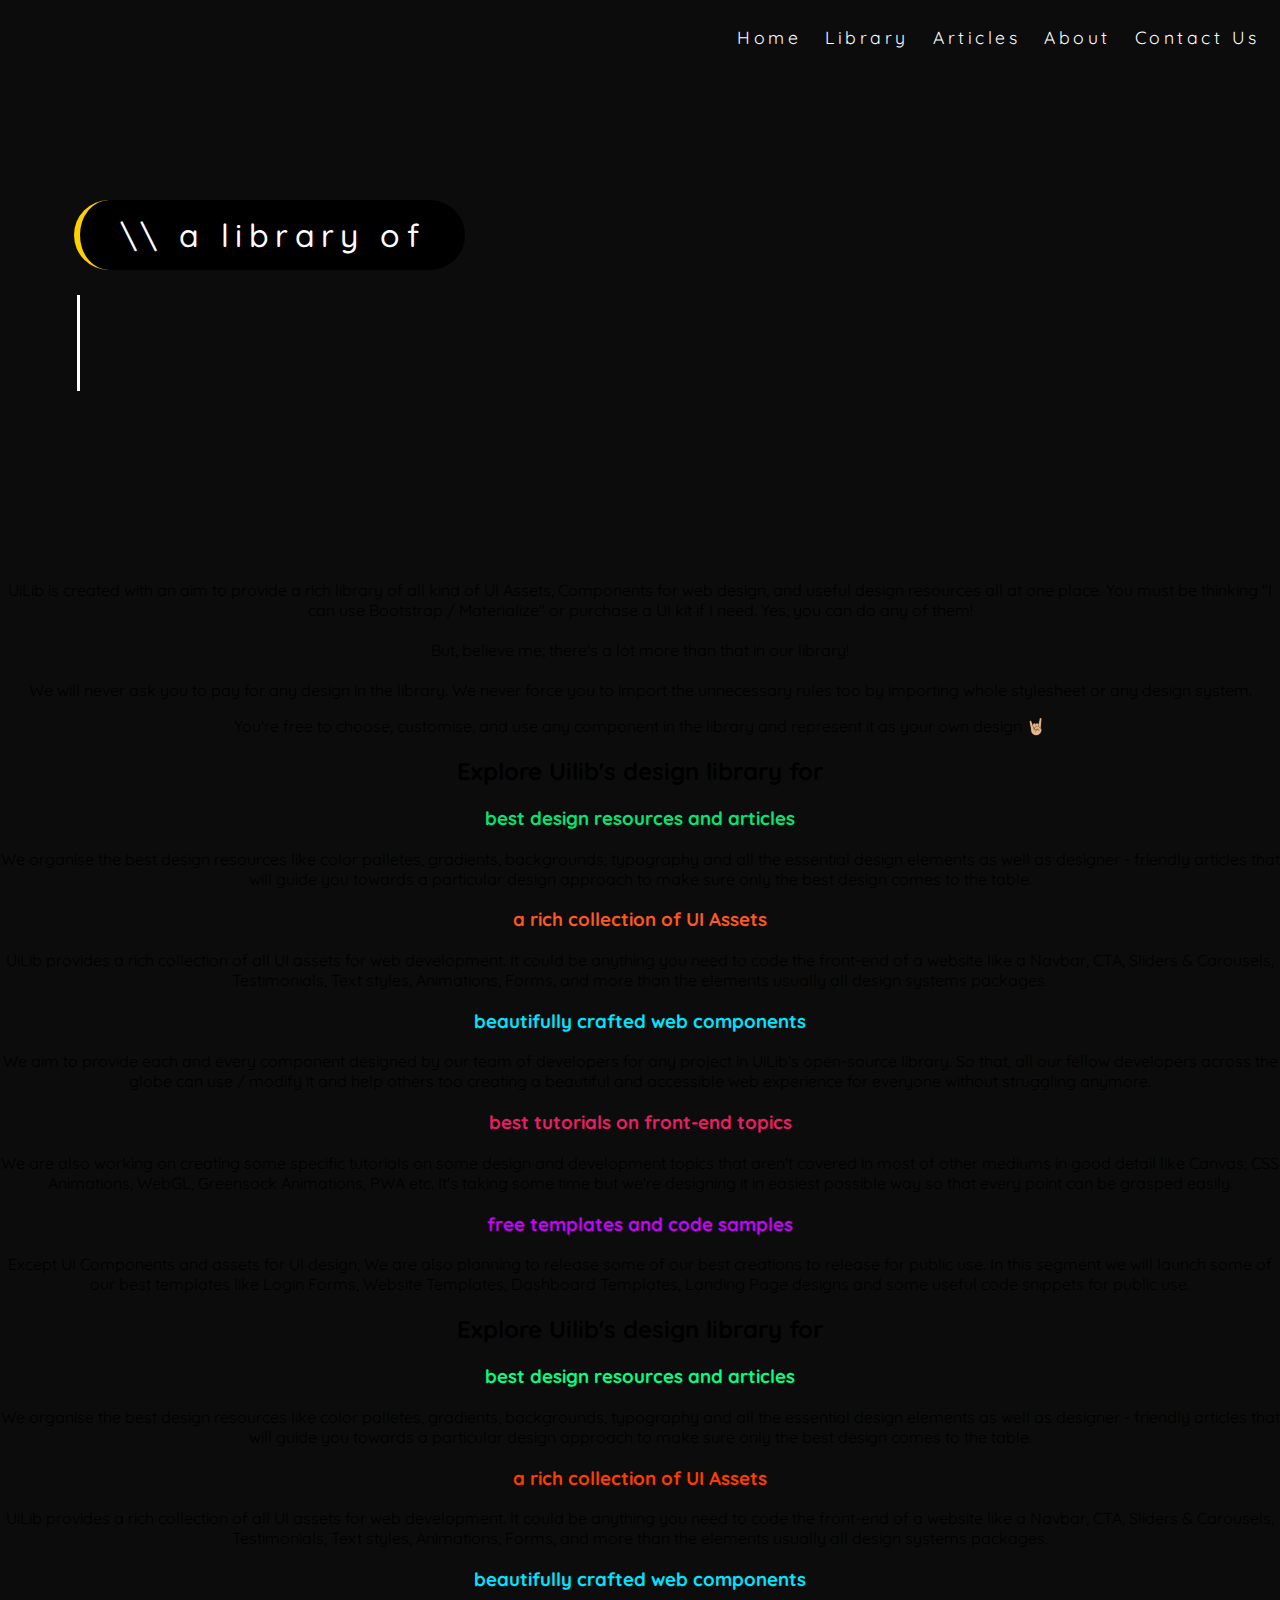
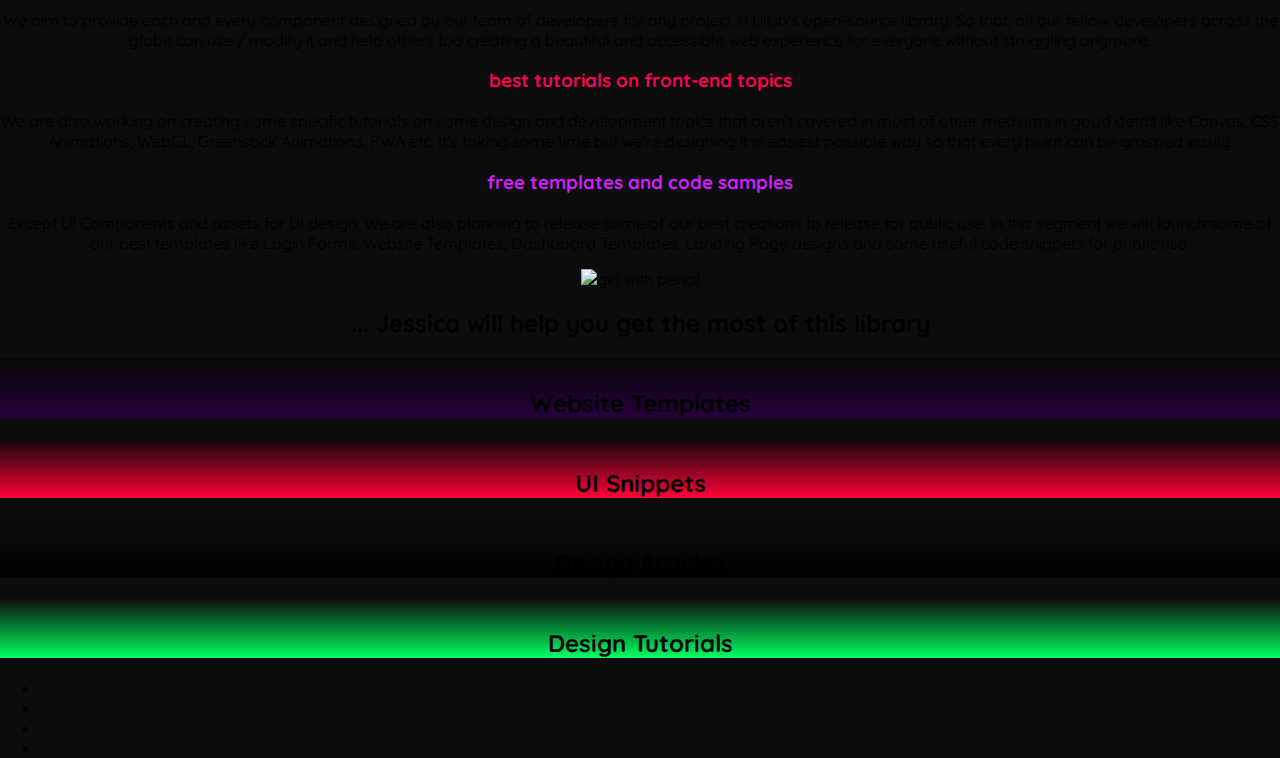
==== commit eb2dc0da: "fonts rendering now" ====
--- a/index.html
+++ b/index.html
@@ -16,17 +16,184 @@
     <meta http-equiv="X-UA-Compatible" content="ie=edge">
     <meta name="description" content="UiLib Studio A great collection of UI elements for the web"/>
     <meta name="author" content="Rishi Bajpai"/>
-    <link rel="shortcut icon" href="images/favicon.webp">
+    <link rel="shortcut icon" href="assets/images/favicon.webp">
     <title>UiLib Studio</title>
 
-    <!-- ============================ FontAwesome =================================== -->
-    <link rel="preload" href="https://stackpath.bootstrapcdn.com/font-awesome/4.7.0/css/font-awesome.min.css" as="style" media="screen" onload="this.onload=null;this.rel='stylesheet'">
-    <noscript><link rel="stylesheet" href="https://stackpath.bootstrapcdn.com/font-awesome/4.7.0/css/font-awesome.min.css" media="screen"></noscript>
-
-    <!-- <link rel="stylesheet" type="text/css" href="styles/slick.css"/> -->
-    <!-- <link rel="stylesheet" type="text/css" href="styles/slick-theme.css"/> -->
-    <link rel="preload" href="styles/main.css" as="style" media="screen" onload="this.onload=null;this.rel='stylesheet'">
-    <noscript><link rel="stylesheet" href="styles/main.css" media="screen"></noscript>
+    <style type="text/css">
+        html, body{
+            margin: 0;
+            padding: 0;
+            width: 100%;
+        }
+
+        body {
+            height: 2000px;
+            transform-style: preserve-3d;
+            overflow-y: scroll;
+            overflow-x: hidden;
+            font-family: 'Quicksand', sans-serif;
+            text-align: center;
+            background: #0c0c0c;
+        }
+
+        canvas{
+            position: relative;
+            filter: contrast(250%);
+        }
+
+        /* ---------------- #navigation Menu Styles ------------------- */
+        .logo {
+            float: left;
+        }
+        .logo img {
+            width: 160px;
+            height: auto;
+            margin: 10px;
+        }
+
+        /* ======================== navigation part ========================== */
+        #navbar{
+            position: absolute;
+            height: 80px;
+            display: flex;
+            align-items: flex-start;
+            justify-content: space-between;
+            width: 100%;
+            max-width: 100%;
+            z-index: 99;
+        }
+        #logo a{
+            text-decoration: none;
+        }
+        #logo a img{
+            width: 160px;
+            height: auto;
+            margin: 10px;
+        }
+        #nav{
+            padding: 10px;
+        }
+        #nav-items li{
+            display: inline-block;
+            list-style-type: none;
+            padding: 0px 10px;
+        }
+        #nav-items li a{
+            color: #fff;
+            text-decoration: none;
+            letter-spacing: 0.2em;
+            font-weight: 400;
+            font-size: 1.1em;
+            font-family: var(--yatra);
+        }
+        #nav-items li a i{
+            display: none;
+        }
+        #nav-items li a:hover{
+            color: rgb(255, 208, 0);
+            transition: 1s ease;
+        }
+        #nav-items li .login{
+            background: #ffd000;
+            color: #000;
+            padding: 5px 15px;
+            width: fit-content;
+        }
+        #nav-items li .login:hover{
+            background: rgba(255, 208, 0, 0.2);
+            color: rgb(255, 208, 0);
+            transition: 0.5s ease-in;
+        }
+        #nav-icon{
+            display: none;
+        }
+        .closebtn{
+            display: none;
+        }
+        .download{
+            display: none;
+        }
+        #mobile-nav{
+            display: none;
+        }
+        .displayNone{
+            display: none;
+            visibility: hidden;
+        }
+
+        /* ================ slider styles ================= */
+
+        #slider-data{
+            position: absolute;
+            margin-top: 200px;
+            margin-left: 5%;
+            z-index: 1;
+        }
+        #slider{
+            width: fit-content;
+            text-align: left;
+            font-family: var(--space);
+            font-size: 6em;
+            padding: 10px;
+            margin: 10px 0px;
+            font-weight: 700;
+            background: linear-gradient(45deg,  #00b3ff, #e41efa, #ff3650, #f83a00, #ffd000, #27f353, #00ffaa, #4d0049);
+            background-size: 1000% 1000%;
+            -webkit-animation: ChangeGradient 7s ease infinite;
+            -moz-animation: ChangeGradient 7s ease infinite;
+            -o-animation: ChangeGradient 7s ease infinite;
+            animation: ChangeGradient 7s ease infinite;
+            background-clip: text;
+            -webkit-background-clip: text;
+            -webkit-text-fill-color: transparent;
+        }
+        #desc{
+            width: fit-content;
+            background: #000;
+            color: #fff;
+            padding: 15px 40px;
+            border-left: 6px solid #ffd000;
+            text-align: left;
+            letter-spacing: 0.2em;
+            font-family: var(--sen);
+            margin: 0px 10px;
+            font-weight: 500;
+            border-radius: 50px;
+        }
+        #slider:after{
+            visibility: visible;
+            content: '';
+            background-color: #fff;
+            display: inline-block;
+            position: relative;
+            width: 3px;
+            height: 1em;
+            top: 5px;
+            margin-left: 3px;
+            opacity: 1;
+            -webkit-animation: blink 0.7s infinite;
+            -moz-animation: blink 0.7s infinite;
+            animation: blink 0.7s infinite;
+        }
+        .floaters{
+            opacity: 0;
+        }
+    </style>
+
+    <link rel="preload" href="assets/styles/main.min.css" as="style" media="screen" onload="this.onload=null;this.rel='stylesheet'">
+    <noscript><link rel="stylesheet" href="assets/styles/main.min.css" media="screen"></noscript>
+    
+    <link rel="preload" href="assets/styles/floaters.min.css" as="style" media="screen" onload="this.onload=null;this.rel='stylesheet'">
+    <noscript><link rel="stylesheet" href="assets/styles/floaters.min.css" media="screen"></noscript>
+    
+    <!-- === FontAwesome === -->
+    <link rel="preload" href="assets/styles/fontawesome.min.css" as="style" media="screen" onload="this.onload=null;this.rel='stylesheet'">
+    <noscript><link rel="stylesheet" href="assets/styles/fontawesome.min.css" media="screen"></noscript>
+
+    <!-- === google fonts === -->
+    <!-- <link rel="preconnect" href="https://fonts.googleapis.com/css2?family=Quicksand:wght@400;500&family=Sen:wght@400;700&family=Space+Mono:wght@400;700&family=Yatra+One&display=swap" as="font" media="screen" onload="this.onload=null;this.rel='stylesheet'"> -->
+    <link rel="stylesheet" href="https://fonts.googleapis.com/css2?family=Quicksand:wght@400;500&family=Sen:wght@400;700&family=Space+Mono:wght@400;700&family=Yatra+One&display=swap" media="screen">
+
 
 </head>
 <body  id="blur" >
@@ -38,11 +205,11 @@
             <!-- ====================== Site Navigation ========================= -->
             <div id="navbar">
                 <div id="logo">
-                    <a href="#"><img src="images/mobile yellow.webp" alt=""></a>
+                    <a href="index.html"><img src="assets/images/mobile yellow.webp" alt=""></a>
                 </div>
                 <div id="nav">
                     <ul id="nav-items">
-                        <li><a href="#"> Home <i class="fa fa-trophy"></i></a></li>
+                        <li><a href="index.html"> Home <i class="fa fa-trophy"></i></a></li>
                         <li><a href="#"> Library <i class="fa fa-tv"></i></a></li>
                         <li><a href="#"> Articles <i class="fa fa-globe"></i></a></li>
                         <li><a href="#"> About <i class="fa fa-globe"></i></a></li>
@@ -53,17 +220,16 @@
             </div>
             <div id="mobile-nav">
                 <div class="logo">
-                    <a href="#"><img src="images/mobile yellow.webp" alt=""></a>
+                    <a href="index.html"><img src="assets/images/mobile yellow.webp" alt=""></a>
                 </div>
                 <div id="nav-icon">
-                    <a href="tel:+91 7607173962" class ="download"><i class="fa fa-phone"></i> Talk to Us</a>
-                    <a href="tel:+91 7607173962" class ="mobile-download"><i class="fa fa-phone"></i> Call</a>
-                    <i class="fa fa-bars" style="color: #fff;" onclick="openNav()"></i>
-                    <!-- <a href="#" onclick="openNav()"><img src="images/menu.png" alt="mobile menu" style="width: 30px;"></a> -->
+                    <!-- <a href="tel:+91 7607173962" class ="mobile-download"><i class="fa fa-phone"></i> Call</a> -->
+                    <i class="fas fa-bars" style="color: #ffd000; font-size: 20px; margin: 5px 10px;" onclick="openNav()"></i>
+                    <!-- <a href="#" onclick="openNav()"><img src="assets/images/menu.png" alt="mobile menu" style="width: 30px;"></a> -->
                 </div>
                 <div id="main-nav" class="sidenav">
                     <div id="mobile-login">
-                        <img data-src="images/mobile yellow.webp" class="lazyload" alt="user-icon"><a href="#" onclick="toggleBlur()"></a>
+                        <img data-src="assets/images/mobile yellow.webp" class="lazyload" alt="user-icon"><a href="index.html" onclick="toggleBlur()"></a>
                     </div>
                     <div class="submenu">
                         <li><a href="index.html">Home <i class="fa fa-home"></i></a></li>
@@ -74,22 +240,26 @@
                         <li><a href="#">Tutorials <i class="fa fa-graduation-cap"></i></a></li>
                     </div>
                     <div class="submenu">
-                        <li><a href="#"> About <i class="fa fa-lightbulb-o"></i></a></li>
+                        <li><a href="#"> About <i class="fa fa-lightbulb"></i></a></li>
                         <li><a href="#"> Contact Us <i class="fa fa-envelope"></i></a></li>
-                        <li><a href="#"> FAQs <i class="fa fa-question-circle-o"></i></a></li>
+                        <li><a href="#"> FAQs <i class="fa fa-question-circle"></i></a></li>
                         <li><a href="#"> Privacy Policy <i class="fa fa-unlock-alt"></i></a></li>
                         <!-- <li><a href="#"> Team </a></li> -->
                         <li>Not a member Yet? <a href="#" class="active"> SIGN UP !</a></li>
                     </div>
-                    <div class="social">
-                        <span><a href="#"><i class="fa fa-facebook-square"></i> </a></span>
-                        <span><a href="#"><i class="fa fa-instagram"></i> </a></span>
-                        <span><a href="#"><i class="fa fa-youtube-play"></i> </a></span>
-                        <span><a href="#"><i class="fa fa-twitch"></i> </a></span>
-                        <span><a href="#"><i class="fa fa-telegram"></i> </a></span>
-                    </div>
-
-                    <a href="javascript:void(0)" class="closebtn" onclick="closeNav()">  &times;</a>
+                    <div class="mobile-nav-bottom">
+                        <div class="social">
+                            <span><a href="#"><i class="fab fa-facebook"></i></a></span>
+                            <span><a href="#"><i class="fab fa-instagram-square"></i></a></span>
+                            <span><a href="#"><i class="fab fa-youtube"></i> </a></span>
+                            <span><a href="#"><i class="fab fa-twitter"></i> </a></span>
+                            <span><a href="#"><i class="fab fa-github"></i> </a></span>
+                            <span><a href="#"><i class="fab fa-gitkraken"></i> </a></span>
+                            <span><a href="#"><i class="fab fa-medium"></i> </a></span>
+                        </div>
+    
+                        <div class="closebtn" onclick="closeNav()"> <i class="fas fa-times-circle"></i> </div>
+                    </div>
                 </div>
             </div>
 
@@ -106,25 +276,25 @@
         <!-- ========================= Document Body ========================= -->
         <div id="floating-bg">
             <div id="floaters">
-                <img src="images/floaters/052-minimize.webp" class="floaters" alt="floaters images">
-                <img src="images/floaters/076-add.webp" class="floaters" alt="floaters images">
-                <img src="images/floaters/ui-design.webp" class="floaters" alt="floaters images">
-                <img src="images/floaters/012-yin-yang.webp" class="floaters" alt="floaters images">
-                <img src="images/floaters/084-hdr.webp" class="floaters" alt="floaters images">
-                <img src="images/floaters/044-salt.webp" class="floaters" alt="floaters images">
-                <img src="images/floaters/designer.webp" class="floaters" alt="floaters images">
-                <img src="images/floaters/ui-design (2).webp" class="floaters" alt="floaters images">
-                <img src="images/floaters/048-pentagon.webp" class="floaters" alt="floaters images">
-                <img src="images/floaters/088-hdr-1.webp" class="floaters" alt="floaters images">
-                <img src="images/floaters/023-connections.webp" class="floaters" alt="floaters images">
-                <img src="images/floaters/059-select-1.webp" class="floaters" alt="floaters images">
-                <img src="images/floaters/081-center-of-gravity.webp" class="floaters" alt="floaters images">
-                <img src="images/floaters/023-connections.webp" class="floaters" alt="floaters images">
-                <img src="images/floaters/041-star.webp" class="floaters" alt="floaters images">
-                <img src="images/floaters/079-selection-1.webp" class="floaters" alt="floaters images">
-                <img src="images/floaters/066-copyright-1.webp" class="floaters" alt="floaters images">
-                <img src="images/floaters/068-more.webp" class="floaters" alt="floaters images">
-                <img src="images/floaters/062-crop.webp" class="floaters" alt="floaters images">
+                <img src="assets/images/floaters/052-minimize.webp" class="floaters" alt="floaters images">
+                <img src="assets/images/floaters/layout.webp" class="floaters" alt="floaters images">
+                <img src="assets/images/floaters/092-perspective.webp" class="floaters" alt="floaters images">
+                <img src="assets/images/floaters/012-yin-yang.webp" class="floaters" alt="floaters images">
+                <img src="assets/images/floaters/084-hdr.webp" class="floaters" alt="floaters images">
+                <img src="assets/images/floaters/044-salt.webp" class="floaters" alt="floaters images">
+                <img src="assets/images/floaters/designer.webp" class="floaters" alt="floaters images">
+                <img src="assets/images/floaters/075-focus.webp" class="floaters" alt="floaters images">
+                <img src="assets/images/floaters/048-pentagon.webp" class="floaters" alt="floaters images">
+                <img src="assets/images/floaters/027-puzzle-1.webp" class="floaters" alt="floaters images">
+                <img src="assets/images/floaters/023-connections.webp" class="floaters" alt="floaters images">
+                <img src="assets/images/floaters/059-select-1.webp" class="floaters" alt="floaters images">
+                <img src="assets/images/floaters/081-center-of-gravity.webp" class="floaters" alt="floaters images">
+                <img src="assets/images/floaters/083-geometrical-shapes.webp" class="floaters" alt="floaters images">
+                <img src="assets/images/floaters/095-character.webp" class="floaters" alt="floaters images">
+                <img src="assets/images/floaters/074-select-2.webp" class="floaters" alt="floaters images">
+                <img src="assets/images/floaters/066-copyright-1.webp" class="floaters" alt="floaters images">
+                <img src="assets/images/floaters/068-more.webp" class="floaters" alt="floaters images">
+                <img src="assets/images/floaters/062-crop.webp" class="floaters" alt="floaters images">
             </div>
 
             <!-- here starts the container -->
@@ -146,7 +316,7 @@
                     <h2 class="head">Explore Uilib's design library for</h2>
                     <div class="section">
                         <div class="lottiefile">
-                            <lottie-player class="lazyload" rel="preload" src="https://assets9.lottiefiles.com/packages/lf20_8msozocb.json"
+                            <lottie-player class="lazyload" rel="preconnect" src="https://assets9.lottiefiles.com/packages/lf20_8msozocb.json"
                                             speed="1.5"
                                             style="background: linear-gradient(315deg,#000000, #00ffaad2);" loop  autoplay async></lottie-player>
                         </div>
@@ -169,12 +339,12 @@
                             </p>
                         </div>
                         <div class="lottiefile">
-                            <lottie-player class="lazyload" rel="preload" src="https://assets10.lottiefiles.com/packages/lf20_ZxdiLh.json"  speed="1.5"  style="background: linear-gradient(-315deg,#000000,  #ff3c00);" loop  autoplay async></lottie-player>
-                        </div>
-                    </div>
-                    <div class="section">
-                        <div class="lottiefile">
-                            <lottie-player class="lazyload" rel="preload" src="https://assets4.lottiefiles.com/packages/lf20_eLTtxq.json"  speed="1.5"  style="background: linear-gradient(-230deg,  #099bda, #3a0037);" loop  autoplay async></lottie-player>
+                            <lottie-player class="lazyload" rel="preconnect" src="https://assets10.lottiefiles.com/packages/lf20_ZxdiLh.json"  speed="1.5"  style="background: linear-gradient(-315deg,#000000,  #ff3c00);" loop  autoplay async></lottie-player>
+                        </div>
+                    </div>
+                    <div class="section">
+                        <div class="lottiefile">
+                            <lottie-player class="lazyload" rel="preconnect" src="https://assets4.lottiefiles.com/packages/lf20_eLTtxq.json"  speed="1.5"  style="background: linear-gradient(-230deg,  #099bda, #3a0037);" loop  autoplay async></lottie-player>
                         </div>
                         <div class="content">
                             <h3 class="section-head" style="color: #00e5ff;">beautifully crafted web components</h3>
@@ -195,12 +365,12 @@
                             </p>
                         </div>
                         <div class="lottiefile">
-                            <lottie-player class="lazyload" rel="preload" src="https://assets9.lottiefiles.com/packages/lf20_eTM2vQ.json"  speed="1.5"  style="background: linear-gradient(-75deg, #ff3650, #000000);" loop  autoplay async></lottie-player>
-                        </div>
-                    </div>
-                    <div class="section">
-                        <div class="lottiefile">
-                            <lottie-player class="lazyload" rel="preload" src="https://assets2.lottiefiles.com/packages/lf20_xsnsvpbs.json"  speed="1.5"  style="background: linear-gradient(45deg,  #7e008b, #080008);" loop  autoplay async></lottie-player>
+                            <lottie-player class="lazyload" rel="preconnect" src="https://assets9.lottiefiles.com/packages/lf20_eTM2vQ.json"  speed="1.5"  style="background: linear-gradient(-75deg, #ff3650, #000000);" loop  autoplay async></lottie-player>
+                        </div>
+                    </div>
+                    <div class="section">
+                        <div class="lottiefile">
+                            <lottie-player class="lazyload" rel="preconnect" src="https://assets2.lottiefiles.com/packages/lf20_xsnsvpbs.json"  speed="1.5"  style="background: linear-gradient(45deg,  #7e008b, #080008);" loop  autoplay async></lottie-player>
                         </div>
                         <div class="content">
                             <h3 class="section-head" style="color: #c900fc;">free templates and code samples</h3>
@@ -218,7 +388,7 @@
                     <h2 class="head">Explore Uilib's design library for</h2>
                     <div class="section">
                         <div class="lottiefile">
-                            <lottie-player class="lazyload" rel="preload" src="https://assets9.lottiefiles.com/packages/lf20_8msozocb.json"
+                            <lottie-player class="lazyload" rel="preconnect" src="https://assets9.lottiefiles.com/packages/lf20_8msozocb.json"
                                             speed="1.5"
                                             style="background: linear-gradient(315deg,#000000, #00ffaad2);" loop  autoplay async></lottie-player>
                         </div>
@@ -233,7 +403,7 @@
                     </div>
                     <div class="section">
                         <div class="lottiefile">
-                            <lottie-player class="lazyload" rel="preload" src="https://assets10.lottiefiles.com/packages/lf20_ZxdiLh.json"  speed="1.5"  style="background: linear-gradient(-315deg,#000000,  #ff3c00);" loop  autoplay async></lottie-player>
+                            <lottie-player class="lazyload" rel="preconnect" src="https://assets10.lottiefiles.com/packages/lf20_ZxdiLh.json"  speed="1.5"  style="background: linear-gradient(-315deg,#000000,  #ff3c00);" loop  autoplay async></lottie-player>
                         </div>
                         <div class="content">
                             <h3 class="section-head" style="color: #ff3c00;">a rich collection of UI Assets</h3>
@@ -246,7 +416,7 @@
                     </div>
                     <div class="section">
                         <div class="lottiefile">
-                            <lottie-player class="lazyload" rel="preload" src="https://assets4.lottiefiles.com/packages/lf20_eLTtxq.json"  speed="1.5"  style="background: linear-gradient(-230deg,  #099bda, #3a0037);" loop  autoplay async></lottie-player>
+                            <lottie-player class="lazyload" rel="preconnect" src="https://assets4.lottiefiles.com/packages/lf20_eLTtxq.json"  speed="1.5"  style="background: linear-gradient(-230deg,  #099bda, #3a0037);" loop  autoplay async></lottie-player>
                         </div>
                         <div class="content">
                             <h3 class="section-head" style="color: #00e5ff;">beautifully crafted web components</h3>
@@ -259,7 +429,7 @@
                     </div>
                     <div class="section">
                         <div class="lottiefile">
-                            <lottie-player class="lazyload" rel="preload" src="https://assets9.lottiefiles.com/packages/lf20_eTM2vQ.json"  speed="1.5"  style="background: linear-gradient(-75deg, #ff3650, #000000);" loop  autoplay async></lottie-player>
+                            <lottie-player class="lazyload" rel="preconnect" src="https://assets9.lottiefiles.com/packages/lf20_eTM2vQ.json"  speed="1.5"  style="background: linear-gradient(-75deg, #ff3650, #000000);" loop  autoplay async></lottie-player>
                         </div>
                         <div class="content">
                             <h3 class="section-head" style="color: #ff0055;">best tutorials on front-end topics</h3>
@@ -272,7 +442,7 @@
                     </div>
                     <div class="section">
                         <div class="lottiefile">
-                            <lottie-player class="lazyload" rel="preload" src="https://assets2.lottiefiles.com/packages/lf20_xsnsvpbs.json"  speed="1.5"  style="background: linear-gradient(45deg,  #7e008b, #080008);" loop  autoplay async></lottie-player>
+                            <lottie-player class="lazyload" rel="preconnect" src="https://assets2.lottiefiles.com/packages/lf20_xsnsvpbs.json"  speed="1.5"  style="background: linear-gradient(45deg,  #7e008b, #080008);" loop  autoplay async></lottie-player>
                         </div>
                         <div class="content">
                             <h3 class="section-head" style="color: #d21fff;">free templates and code samples</h3>
@@ -291,88 +461,60 @@
                     <!-- stacked section -->
                     <div class="stacked-section">
                         <div class="left">
-                            <img data-src="images/girl3d.webp" class="lazyload" id="girl" alt="girl with pencil">
+                            <img data-src="assets/images/girl3d.webp" class="lazyload" id="girl" alt="girl with pencil">
                             <div id="girlshadow"></div>
                         </div>
                         <div class="right">
                             <h2 class="stackhead">... Jessica will help you get the most of this library</h2>
                             <div class="stack-container">
                                 
-                                <div id="stacked-slider">
-                                    <div class="dp-wrap">
-                                        <div id="dp-slider">
+                                <div id="dp-slider">
                          
-                                            <div class="dp_item lazyload" style=" background-image: linear-gradient(to top, #26003b, rgba(0, 0, 0, 0.4)), url('images/templates.webp');" data-class="1" data-position="1">
-                                                <div class="dp-content">
-                                                    <h2><br> Website Templates</h2>
-                                                    <!-- <p> Get premade beautiful templates and contact for customisation </p> -->
-                                                </div>
-                                            </div>
-                        
-                                            <div class="dp_item lazyload" style=" background-image: linear-gradient(to top, #ff0037, rgba(0, 0, 0, 0.2)), url('images/snippets.webp');" data-class="2" data-position="2">
-                                                <div class="dp-content">
-                                                    <h2><br> UI Snippets</h2>
-                                                    <!-- <p> A rich collection of UI snippets like cards, panels, gradients etc.</p> -->
-                                                </div>
-                                            </div>
-                        
-                                            <div class="dp_item lazyload" style=" background-image: linear-gradient(#ffa60000, rgb(0, 0, 0)), url('images/articles.webp');" data-class="3" data-position="3">
-                                                <div class="dp-content">
-                                                    <h2><br> Design Articles</h2>
-                                                    <!-- <p> Beautifully crafted articles to explain the latest design trends </p> -->
-                                                </div>
-                                            </div>
-                        
-                                            <div class="dp_item lazyload" style=" background-image: linear-gradient(to top, #00ff62 , rgba(0, 0, 0, 0)), url('images/tutorial.webp');" data-class="4" data-position="4">
-                                                <div class="dp-content">
-                                                    <h2><br> Design Tutorials</h2>
-                                                    <!-- <p> Tutorial series on various topics like Canvas, WebGL, threejs etc. </p> -->
-                                                </div>
-                                            </div>
+                                    <div class="dp_item lazyload" style=" background-image: linear-gradient(to top, #26003b, rgba(0, 0, 0, 0.4)), url('assets/images/templates.webp');" data-class="1" data-position="1">
+                                        <div class="dp-content">
+                                            <h2><br> Website Templates</h2>
+                                            <!-- <p> Get premade beautiful templates and contact for customisation </p> -->
                                         </div>
-                        
-                                        <span id="dp-next">
-                                            <svg xmlns="http://www.w3.org/2000/svg" viewBox="0 0 51.401 51.401">
-                                                <defs>
-                                                <style>
-                                                    .cls-1 {
-                                                    fill: none;
-                                                    stroke: #eee;
-                                                    stroke-miterlimit: 10;
-                                                    stroke-width: 3px;
-                                                    }
-                                                </style>
-                                                </defs>
-                                                <path id="Rectangle_4_Copy" data-name="Rectangle 4 Copy" class="cls-1" d="M32.246,0V33.178L0,31.953" transform="translate(0.094 25.276) rotate(-45)"/>
-                                            </svg>
-                                        </span>
-
-                        
-                                        <span id="dp-prev">
-                                            <svg xmlns="http://www.w3.org/2000/svg" viewBox="0 0 51.401 51.401">
-                                                <defs>
-                                                <style>
-                                                    .cls-1 {
-                                                    fill: none;
-                                                    stroke: #eee;
-                                                    stroke-miterlimit: 10;
-                                                    stroke-width: 3px;
-                                                    }
-                                                </style>
-                                                </defs>
-                                                <path id="Rectangle_4_Copy" data-name="Rectangle 4 Copy" class="cls-1" d="M32.246,0V33.178L0,31.953" transform="translate(0.094 25.276) rotate(-45)"/>
-                                            </svg>
-                                        </span>
-                        
-                                        <ul id="dp-dots">
-                                            <li data-class="1" class="active"></li>
-                                            <li data-class="2"></li>
-                                            <li data-class="3"></li>
-                                            <li data-class="4"></li>
-                                        </ul>
+                                    </div>
+                
+                                    <div class="dp_item lazyload" style=" background-image: linear-gradient(to top, #ff0037, rgba(0, 0, 0, 0.2)), url('assets/images/snippets.webp');" data-class="2" data-position="2">
+                                        <div class="dp-content">
+                                            <h2><br> UI Snippets</h2>
+                                            <!-- <p> A rich collection of UI snippets like cards, panels, gradients etc.</p> -->
+                                        </div>
+                                    </div>
+                
+                                    <div class="dp_item lazyload" style=" background-image: linear-gradient(#ffa60000, rgb(0, 0, 0)), url('assets/images/articles.webp');" data-class="3" data-position="3">
+                                        <div class="dp-content">
+                                            <h2><br> Design Articles</h2>
+                                            <!-- <p> Beautifully crafted articles to explain the latest design trends </p> -->
+                                        </div>
+                                    </div>
+                
+                                    <div class="dp_item lazyload" style=" background-image: linear-gradient(to top, #00ff62 , rgba(0, 0, 0, 0)), url('assets/images/tutorial.webp');" data-class="4" data-position="4">
+                                        <div class="dp-content">
+                                            <h2><br> Design Tutorials</h2>
+                                            <!-- <p> Tutorial series on various topics like Canvas, WebGL, threejs etc. </p> -->
+                                        </div>
                                     </div>
                                 </div>
-
+                
+                                <span id="dp-next">
+                                    <i class="fa fa-arrow-circle-right"></i>                                            
+                                </span>
+
+                
+                                <span id="dp-prev">
+                                    <i class="fa fa-arrow-circle-left"></i>
+                                </span>
+                
+                                <ul id="dp-dots">
+                                    <li data-class="1" class="active"></li>
+                                    <li data-class="2"></li>
+                                    <li data-class="3"></li>
+                                    <li data-class="4"></li>
+                                </ul>
+                                
                             </div>
                         </div>
                     </div>
@@ -384,14 +526,13 @@
 
     </div>
 
-    <script src="js/jquery-3.5.1.min.js"></script>
-    <script src="js/canvas.min.js" async></script>
-    <script src="js/typed.min.js" async></script>
-    <script src="js/scrollreveal.min.js" async></script>
-    <!-- <script type="text/javascript" src="js/slick.min.js"></script> -->
-    <script src="js/lazysizes.min.js" async></script>
-    <script src="js/lottie-player.min.js" async></script>
-    <script src="js/script.js" async></script>
+    <script src="assets/js/jquery-3.5.1.min.js"></script>
+    <script src="assets/js/canvas.min.js" async></script>
+    <script src="assets/js/typed.min.js" async></script>
+    <script src="assets/js/scrollreveal.min.js" async></script>
+    <script src="assets/js/lazysizes.min.js" async></script>
+    <script src="assets/js/lottie-player.min.js" async></script>
+    <script src="assets/js/script.min.js" async></script>
 
 </body>
 
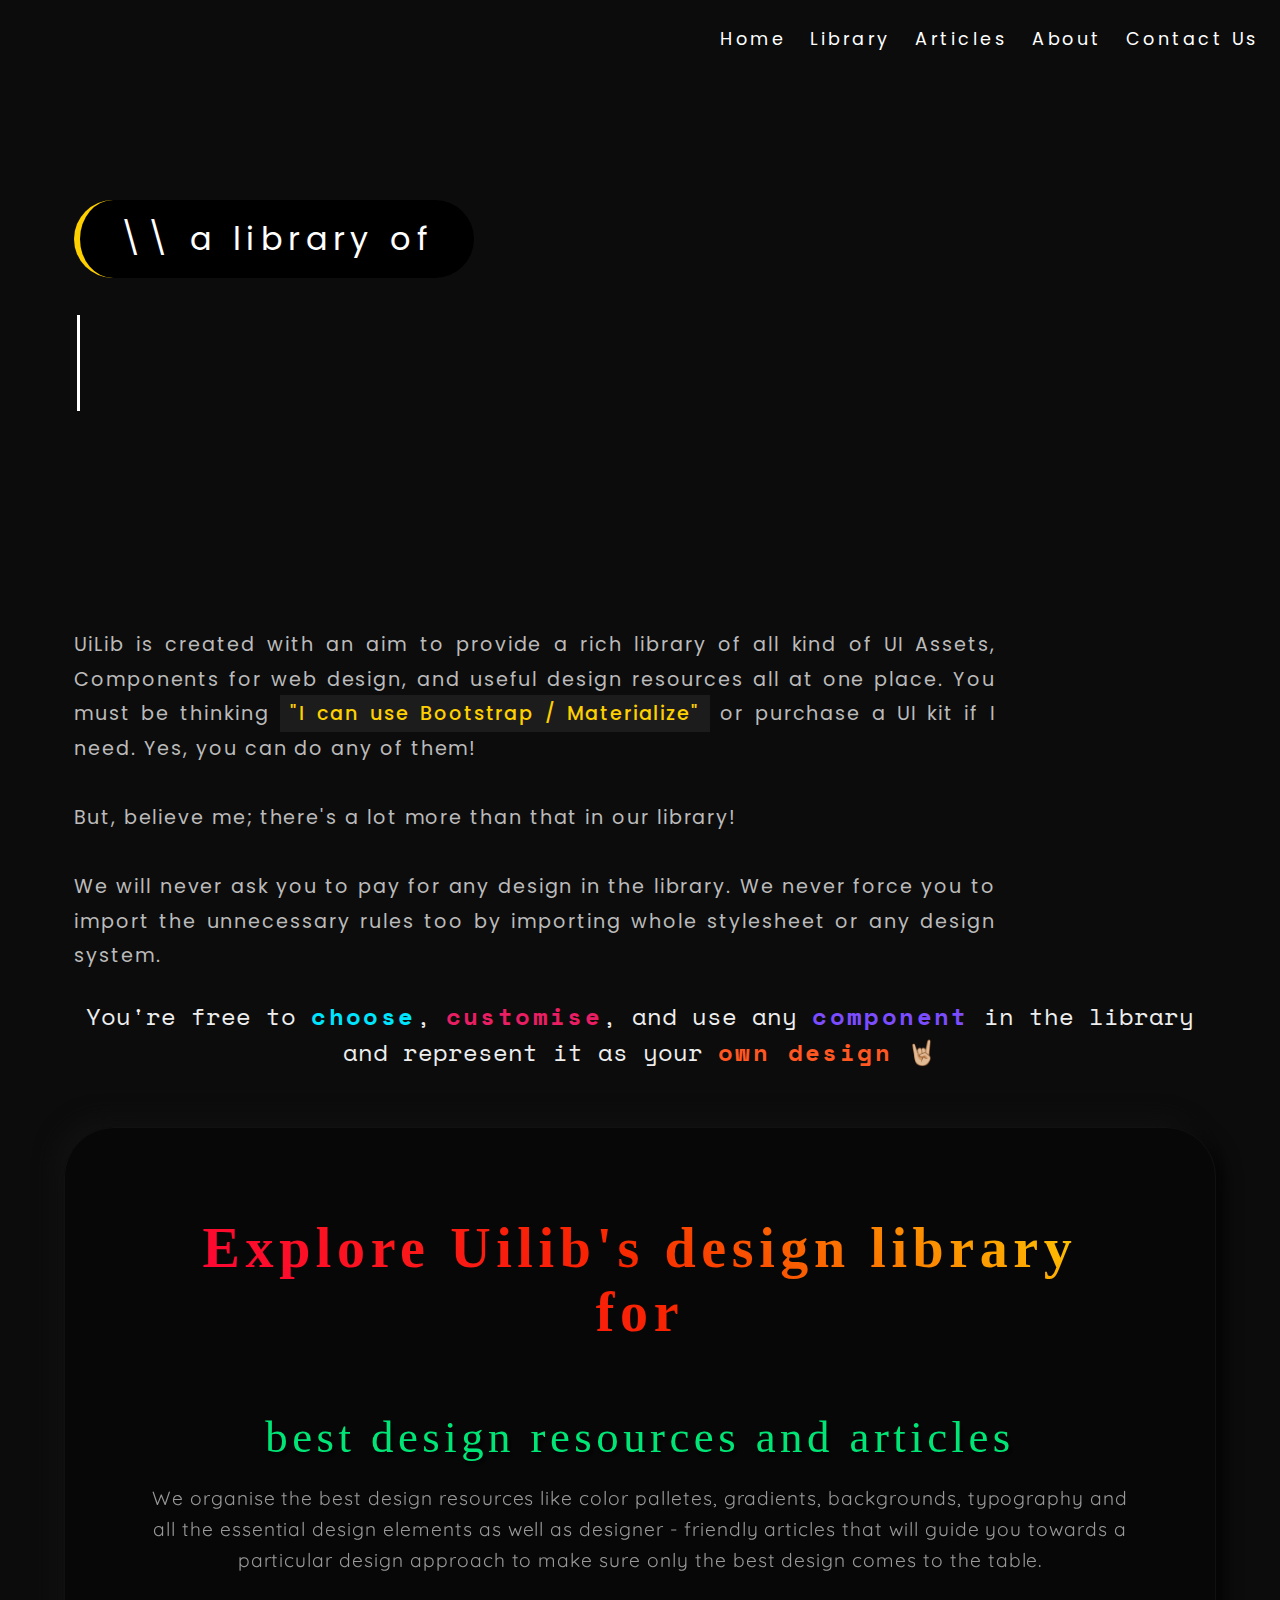
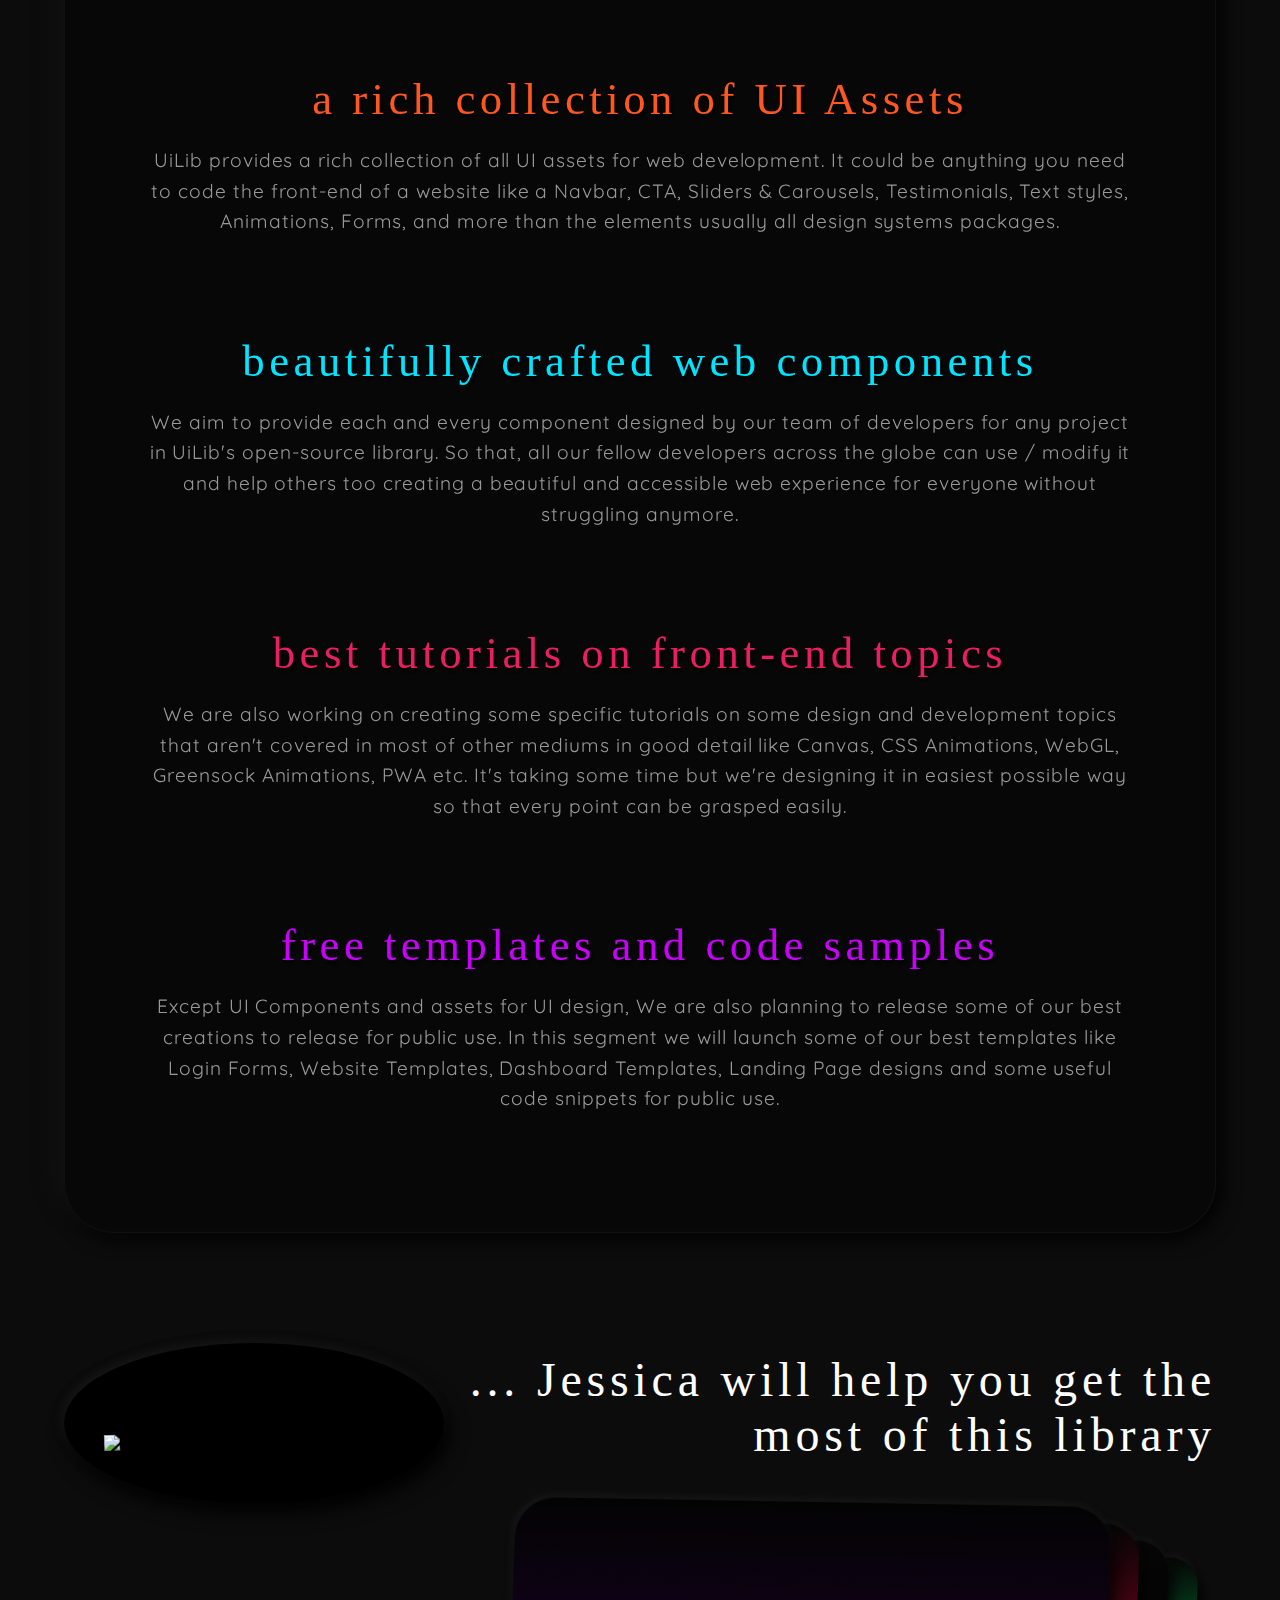
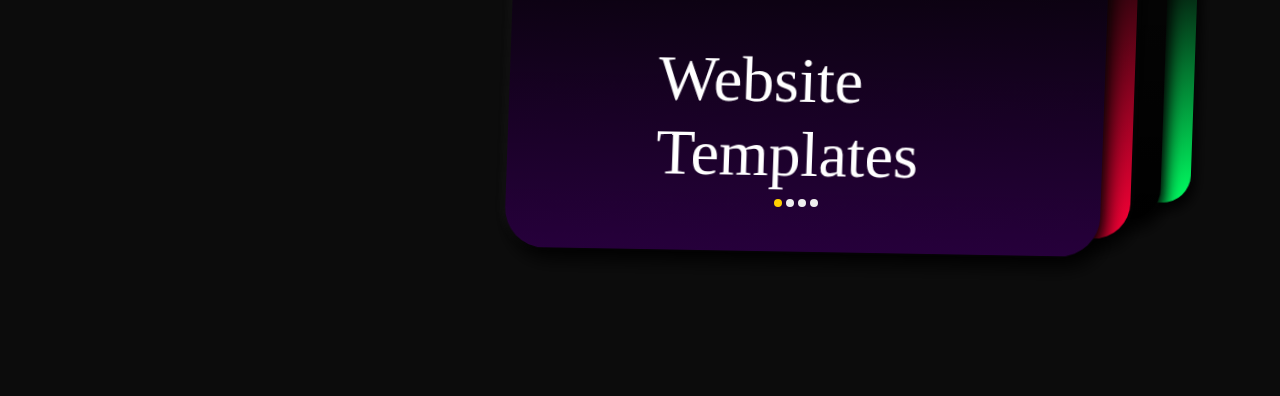
==== commit ef9f0829: "optimising" ====
--- a/index.html
+++ b/index.html
@@ -191,9 +191,8 @@
     <noscript><link rel="stylesheet" href="assets/styles/fontawesome.min.css" media="screen"></noscript>
 
     <!-- === google fonts === -->
-    <!-- <link rel="preconnect" href="https://fonts.googleapis.com/css2?family=Quicksand:wght@400;500&family=Sen:wght@400;700&family=Space+Mono:wght@400;700&family=Yatra+One&display=swap" as="font" media="screen" onload="this.onload=null;this.rel='stylesheet'"> -->
-    <link rel="stylesheet" href="https://fonts.googleapis.com/css2?family=Quicksand:wght@400;500&family=Sen:wght@400;700&family=Space+Mono:wght@400;700&family=Yatra+One&display=swap" media="screen">
-
+    <link rel="preconnect" href="https://fonts.gstatic.com" crossorigin="anonymous">
+    <link href="https://fonts.googleapis.com/css2?family=Clicker+Script&family=Poppins:wght@200;400;500&family=Quicksand:wght@400;500&family=Space+Mono:wght@400;700&display=swap" rel="stylesheet">
 
 </head>
 <body  id="blur" >
@@ -316,7 +315,7 @@
                     <h2 class="head">Explore Uilib's design library for</h2>
                     <div class="section">
                         <div class="lottiefile">
-                            <lottie-player class="lazyload" rel="preconnect" src="https://assets9.lottiefiles.com/packages/lf20_8msozocb.json"
+                            <lottie-player src="https://assets9.lottiefiles.com/packages/lf20_8msozocb.json"
                                             speed="1.5"
                                             style="background: linear-gradient(315deg,#000000, #00ffaad2);" loop  autoplay async></lottie-player>
                         </div>
@@ -339,12 +338,12 @@
                             </p>
                         </div>
                         <div class="lottiefile">
-                            <lottie-player class="lazyload" rel="preconnect" src="https://assets10.lottiefiles.com/packages/lf20_ZxdiLh.json"  speed="1.5"  style="background: linear-gradient(-315deg,#000000,  #ff3c00);" loop  autoplay async></lottie-player>
-                        </div>
-                    </div>
-                    <div class="section">
-                        <div class="lottiefile">
-                            <lottie-player class="lazyload" rel="preconnect" src="https://assets4.lottiefiles.com/packages/lf20_eLTtxq.json"  speed="1.5"  style="background: linear-gradient(-230deg,  #099bda, #3a0037);" loop  autoplay async></lottie-player>
+                            <lottie-player src="https://assets10.lottiefiles.com/packages/lf20_ZxdiLh.json"  speed="1.5"  style="background: linear-gradient(-315deg,#000000,  #ff3c00);" loop  autoplay async></lottie-player>
+                        </div>
+                    </div>
+                    <div class="section">
+                        <div class="lottiefile">
+                            <lottie-player src="https://assets4.lottiefiles.com/packages/lf20_eLTtxq.json"  speed="1.5"  style="background: linear-gradient(-230deg,  #099bda, #3a0037);" loop  autoplay async></lottie-player>
                         </div>
                         <div class="content">
                             <h3 class="section-head" style="color: #00e5ff;">beautifully crafted web components</h3>
@@ -365,12 +364,12 @@
                             </p>
                         </div>
                         <div class="lottiefile">
-                            <lottie-player class="lazyload" rel="preconnect" src="https://assets9.lottiefiles.com/packages/lf20_eTM2vQ.json"  speed="1.5"  style="background: linear-gradient(-75deg, #ff3650, #000000);" loop  autoplay async></lottie-player>
-                        </div>
-                    </div>
-                    <div class="section">
-                        <div class="lottiefile">
-                            <lottie-player class="lazyload" rel="preconnect" src="https://assets2.lottiefiles.com/packages/lf20_xsnsvpbs.json"  speed="1.5"  style="background: linear-gradient(45deg,  #7e008b, #080008);" loop  autoplay async></lottie-player>
+                            <lottie-player src="https://assets9.lottiefiles.com/packages/lf20_eTM2vQ.json"  speed="1.5"  style="background: linear-gradient(-75deg, #ff3650, #000000);" loop  autoplay async></lottie-player>
+                        </div>
+                    </div>
+                    <div class="section">
+                        <div class="lottiefile">
+                            <lottie-player src="https://assets2.lottiefiles.com/packages/lf20_xsnsvpbs.json"  speed="1.5"  style="background: linear-gradient(45deg,  #7e008b, #080008);" loop  autoplay async></lottie-player>
                         </div>
                         <div class="content">
                             <h3 class="section-head" style="color: #c900fc;">free templates and code samples</h3>
@@ -388,7 +387,7 @@
                     <h2 class="head">Explore Uilib's design library for</h2>
                     <div class="section">
                         <div class="lottiefile">
-                            <lottie-player class="lazyload" rel="preconnect" src="https://assets9.lottiefiles.com/packages/lf20_8msozocb.json"
+                            <lottie-player src="https://assets9.lottiefiles.com/packages/lf20_8msozocb.json"
                                             speed="1.5"
                                             style="background: linear-gradient(315deg,#000000, #00ffaad2);" loop  autoplay async></lottie-player>
                         </div>
@@ -403,7 +402,7 @@
                     </div>
                     <div class="section">
                         <div class="lottiefile">
-                            <lottie-player class="lazyload" rel="preconnect" src="https://assets10.lottiefiles.com/packages/lf20_ZxdiLh.json"  speed="1.5"  style="background: linear-gradient(-315deg,#000000,  #ff3c00);" loop  autoplay async></lottie-player>
+                            <lottie-player src="https://assets10.lottiefiles.com/packages/lf20_ZxdiLh.json"  speed="1.5"  style="background: linear-gradient(-315deg,#000000,  #ff3c00);" loop  autoplay async></lottie-player>
                         </div>
                         <div class="content">
                             <h3 class="section-head" style="color: #ff3c00;">a rich collection of UI Assets</h3>
@@ -416,7 +415,7 @@
                     </div>
                     <div class="section">
                         <div class="lottiefile">
-                            <lottie-player class="lazyload" rel="preconnect" src="https://assets4.lottiefiles.com/packages/lf20_eLTtxq.json"  speed="1.5"  style="background: linear-gradient(-230deg,  #099bda, #3a0037);" loop  autoplay async></lottie-player>
+                            <lottie-player src="https://assets4.lottiefiles.com/packages/lf20_eLTtxq.json"  speed="1.5"  style="background: linear-gradient(-230deg,  #099bda, #3a0037);" loop  autoplay async></lottie-player>
                         </div>
                         <div class="content">
                             <h3 class="section-head" style="color: #00e5ff;">beautifully crafted web components</h3>
@@ -429,7 +428,7 @@
                     </div>
                     <div class="section">
                         <div class="lottiefile">
-                            <lottie-player class="lazyload" rel="preconnect" src="https://assets9.lottiefiles.com/packages/lf20_eTM2vQ.json"  speed="1.5"  style="background: linear-gradient(-75deg, #ff3650, #000000);" loop  autoplay async></lottie-player>
+                            <lottie-player src="https://assets9.lottiefiles.com/packages/lf20_eTM2vQ.json"  speed="1.5"  style="background: linear-gradient(-75deg, #ff3650, #000000);" loop  autoplay async></lottie-player>
                         </div>
                         <div class="content">
                             <h3 class="section-head" style="color: #ff0055;">best tutorials on front-end topics</h3>
@@ -442,7 +441,7 @@
                     </div>
                     <div class="section">
                         <div class="lottiefile">
-                            <lottie-player class="lazyload" rel="preconnect" src="https://assets2.lottiefiles.com/packages/lf20_xsnsvpbs.json"  speed="1.5"  style="background: linear-gradient(45deg,  #7e008b, #080008);" loop  autoplay async></lottie-player>
+                            <lottie-player src="https://assets2.lottiefiles.com/packages/lf20_xsnsvpbs.json"  speed="1.5"  style="background: linear-gradient(45deg,  #7e008b, #080008);" loop  autoplay async></lottie-player>
                         </div>
                         <div class="content">
                             <h3 class="section-head" style="color: #d21fff;">free templates and code samples</h3>
--- a/assets/styles/main.min.css
+++ b/assets/styles/main.min.css
@@ -0,0 +1 @@
+audio{visibility:hidden;display:none}:root{--background:#0c0c0c;--foreground:#111111;--black:#000;--red:#ff0000;--violet:#7c4dff;--green:#00e676;--yellow:#ffd000;--orange:#ff5722;--sky:#00e5ff;--pink:#e91e63;--white:#ffffff;--poppins:'Poppins',sans-serif;--quicksand:'Quicksand',sans-serif;--space:'Space Mono',monospace;--clicker:'Clicker Script',cursive;--sometimes:'sometimesregular',cursive;--bulgarie:'bulgarieregular',cursive;--canvasHeight:550px;--documentWidth:100%}body,html{margin:0;padding:0;width:100%}body{height:2000px;transform-style:preserve-3d;overflow-y:scroll;overflow-x:hidden;font-family:var(--quicksand);text-align:center;background:var(--background)}::-webkit-scrollbar{width:4px;background:#000;border-radius:10px}::-webkit-scrollbar-thumb{background:linear-gradient(to bottom,#ffd000,#000);border-radius:10px}::-webkit-scrollbar-thumb:hover{background:linear-gradient(to top,#ffd000,#000);border-radius:10px}::-webkit-scrollbar-corner{background:#000;visibility:hidden}h1{font-family:Poppins,sans-serif}h2{font-family:Poppins,sans-serif}h3{font-family:Sen,sans-serif}.space{font-family:var(--space)}.left{text-align:left}.center{text-align:center}.right{text-align:right}.justify{text-align:justify}.sp-bt{display:flex;justify-content:space-between;align-items:flex-start}.sp-ar{display:flex;align-items:center;justify-content:space-around}.sp-ev{display:flex;align-items:center;justify-content:space-evenly}.black{color:#000}.white{color:#f5f5f5}.green{color:var(--green)}.violet{color:var(--violet)}.yellow{color:var(--yellow)}.pink{color:var(--pink)}.red{color:var(--red)}.orange{color:var(--orange)}.sky{color:var(--sky)}.background{background:var(--background)}.foreground{background:var(--foreground)}.bgviolet{background:var(--violet)}.bgsky{background:var(--sky)}.bggreen{background:var(--green)}.bgyellow{background:var(--yellow)}.bgorange{background:var(--orange)}.bgpink{background:var(--pink)}.bgred{background:var(--red)}canvas{position:relative;filter:contrast(250%)}.logo{float:left}.logo img{width:160px;height:auto;margin:10px}#navbar{position:absolute;height:80px;display:flex;align-items:flex-start;justify-content:space-between;width:100%;max-width:100%;z-index:99}#logo a{text-decoration:none}#logo a img{width:160px;height:auto;margin:10px}#nav{padding:10px}#nav-items li{display:inline-block;list-style-type:none;padding:0 10px}#nav-items li a{color:#fff;text-decoration:none;letter-spacing:.2em;font-weight:400;font-size:1.1em;font-family:var(--poppins)}#nav-items li a i{display:none}#nav-items li a:hover{color:#ffd000;transition:1s ease}#nav-items li .login{background:#ffd000;color:#000;padding:5px 15px;width:fit-content}#nav-items li .login:hover{background:rgba(255,208,0,.2);color:#ffd000;transition:.5s ease-in}#nav-icon{display:none}.closebtn{display:none}.download{display:none}#mobile-nav{display:none}.displayNone{display:none;visibility:hidden}#slider-data{position:absolute;margin-top:200px;margin-left:5%;z-index:1}#slider{width:fit-content;text-align:left;font-family:var(--space);font-size:6em;padding:10px;margin:10px 0;font-weight:700;background:linear-gradient(45deg,#00b3ff,#e41efa,#ff3650,#f83a00,#ffd000,#27f353,#0fa,#4d0049);background-size:1000% 1000%;-webkit-animation:ChangeGradient 7s ease infinite;-moz-animation:ChangeGradient 7s ease infinite;-o-animation:ChangeGradient 7s ease infinite;animation:ChangeGradient 7s ease infinite;background-clip:text;-webkit-background-clip:text;-webkit-text-fill-color:transparent}#desc{width:fit-content;background:#000;color:#fff;padding:15px 40px;border-left:6px solid #ffd000;text-align:left;letter-spacing:.2em;font-family:var(--poppins);margin:0 10px;font-weight:400;border-radius:50px}#slider:after{visibility:visible;content:'';background-color:#fff;display:inline-block;position:relative;width:3px;height:1em;top:5px;margin-left:3px;opacity:1;-webkit-animation:blink .7s infinite;-moz-animation:blink .7s infinite;animation:blink .7s infinite}#container{padding:5%}.hero-text{width:80%;text-align:left;color:#bbb;font-family:var(--poppins);margin:0 10px;font-weight:400;font-size:1.2em;letter-spacing:.1em;line-height:1.8em;text-align:justify;background:var(--background)}.highlight{background:#1c1c1c;color:var(--yellow);font-weight:500;padding:5px 10px}.hero-message{font-family:var(--space);color:#eee;font-size:1.5em;font-weight:400;background:var(--background)}.hero-message span{font-weight:700;letter-spacing:.1em}#mobile{display:none;visibility:hidden}.info-sections{margin:5% 0;background:rgba(0,0,0,.35);box-shadow:-10px -10px 20px #111,5px 5px 20px #000;backdrop-filter:blur( 2px );-webkit-backdrop-filter:blur( 2px );padding:30px 0;border-radius:50px;border:1px solid #111}.section{width:90%;margin:5%;display:flex;align-items:flex-start;justify-content:space-evenly}lottie-player{width:250px;height:250px;border-radius:50%}.content{padding:10px 0}.info-sections .head{width:80%;margin:5% 10%;background:linear-gradient(45deg,#ff0040,#f82500,#ffd000);background-clip:text;-webkit-background-clip:text;-webkit-text-fill-color:transparent;font-size:3.5em;letter-spacing:.1em;font-family:var(--bulgarie)}.section-head{font-family:var(--bulgarie);font-size:2.8em;font-weight:400;letter-spacing:.1em;margin:0;text-shadow:2px 4px 5px #000}.section-text{color:#999;font-family:var(--quicksand);font-size:1.2em;line-height:1.6em;letter-spacing:.05em;text-align:center;margin:0;padding:20px}.stacked-section{display:flex;align-items:flex-start;justify-content:space-between;margin:80px 0}.left{float:left;margin-top:120px;width:30%}.left img{height:450px;width:auto;margin-left:40px;transform:rotateZ(-2deg);animation:moveup 4s ease-out infinite forwards}#girlshadow{display:block;height:160px;width:380px;border-radius:50%;background:#000;margin-top:-110px;box-shadow:5px 10px 20px #000,-2px -2px 10px #222222b5}.right{width:70%}.stackhead{color:var(--white);font-family:var(--bulgarie);font-size:3em;font-weight:400;letter-spacing:.1em}.stack-container{max-width:700px;position:relative;margin:0 100px;margin-right:-100px}.dp-slider{height:100%;width:700px}.dp-slider div{transform-style:preserve-3d}.dp_item{display:block;position:absolute;text-align:center;color:#fff;border-radius:10px;transition:transform 1.2s;background-position:center;background-size:cover;background-repeat:no-repeat;background-attachment:fixed}#dp-slider .dp_item:first-child{z-index:10!important;transform:rotateY(0) translateX(0) skew(-2deg,1deg)!important}.dp_item[data-position="2"]{z-index:9;transform:rotateY(0) translateX(10%) skew(-2deg,1deg) scale(.9)}.dp_item[data-position="3"]{z-index:8;transform:rotateY(0) translateX(20%) skew(-2deg,1deg) scale(.8)}.dp_item[data-position="4"]{z-index:7;transform:rotateY(0) translateX(30%) skew(-2deg,1deg) scale(.7)}#dp-next,#dp-prev{position:absolute;top:45%;right:20%;color:#fff;font-size:20px;z-index:10;cursor:pointer}#dp-prev{right:95%;transform:rotate(1deg)}#dp-dots{position:absolute;bottom:25px;z-index:12;left:32%;cursor:default}#dp-dots li{display:inline-block;width:8px;height:8px;background:#eee;border-radius:50%}#dp-dots li:hover{cursor:pointer;background:#ffd000;transition:background .3s}#dp-dots li.active{background:#ffd000}.dp_item{width:85%}.dp-content{text-align:left}.dp_item{display:flex;align-items:center;background:#050505;box-shadow:5px 10px 20px #000,-2px -2px 10px #222222b5;border-radius:40px;overflow:hidden;object-fit:cover;object-position:right;height:350px}.dp-content{padding:25%;display:inline-block;width:100%}.dp-content h2{color:#fff;font-family:var(--sometimes);font-size:4em;font-weight:400;max-width:460px;margin-top:8px;margin-bottom:0}.dp-content p{color:#444;max-width:80%;margin-top:15px;font-size:2.5em;letter-spacing:.05em;font-family:var(--sometimes)}.dp-content .site-btn{margin-top:15px;font-size:13px;padding:19px 40px}#dp-slider,.dp-img img{height:350px;width:100%}#dp-slider .dp_item:hover:not(:first-child){cursor:pointer}@media only screen and (max-width:1000px){#slider-data{margin-top:150px}#slider{font-size:5.5em;text-align:left;font-weight:700}}@media screen and (max-width:900px){#navbar{padding:15px;display:none}#mobile-nav{position:absolute;display:flex;flex-wrap:wrap;align-items:flex-start;justify-content:space-between;background:#141414;width:100%;height:60px;padding:10px 15px;box-shadow:0 5px 10px #000;z-index:999999999}.logo a{display:block;font-size:1.5em;text-decoration:none;color:#ffd000;letter-spacing:.2em;font-weight:500}.logo a img{width:140px;height:auto}#main-nav{position:absolute;display:flex;flex-wrap:wrap;flex-direction:column;align-items:flex-start;justify-content:space-between;height:auto;width:0;z-index:1;top:0;right:0;margin:0;padding:0;background-color:#fb0;overflow-x:hidden;overflow-y:scroll;transition:.5s}#main-nav::-webkit-scrollbar{width:0}#nav ul{margin-top:0}#main-nav .submenu{width:100%;padding:10px;border:none;border-bottom:1px solid #a78800;font-family:var(--poppins);font-size:1.2em}.mobile-nav-bottom{width:100%;padding:20px 0;background:#090909;box-shadow:inset 5px 10px 10px #000,inset -5px -5px 10px #000}#main-nav .social{width:80%;margin:10%;border:none;display:flex;align-items:center;justify-content:space-around}#main-nav .social a{margin:0 5px;font-size:1.5em;color:#333;text-decoration:none}#main-nav .social a i:hover{color:#444;text-shadow:0 0 2px #000;transform:scale(1.2);transition:.5s}#main-nav .social a .fa-facebook:hover{color:#0078d7}#main-nav .social a .fa-instagram-square:hover{color:#e1306c}#main-nav .social a .fa-youtube:hover{color:red}#main-nav .social a .fa-twitter:hover{color:#1da1f2}#main-nav .social a .fa-github:hover{color:#6e5494}#main-nav .social a .fa-gitkraken:hover{color:#009f4d}#main-nav .social a .fa-medium:hover{color:#00ab6c}#main-nav li{display:block;color:#141414;font-size:.8em;font-weight:500;letter-spacing:.1em}#main-nav li a{text-decoration:none;font-size:1em;font-weight:500;color:#141414;display:block;padding:5px 0;transition:.3s;margin:5px 10px}#main-nav li a i{display:inline-block}#main-nav li a:hover{color:#000;font-weight:700;transform:scale(1.05);transition:.5s ease-in;text-shadow:0 0 5px #966e00}#main-nav .closebtn{width:max-content;display:flex;align-items:center;justify-content:center;flex-wrap:wrap;flex-direction:row;font-size:2em;margin:5% 50%;padding:2px 0;color:#444;text-shadow:4px 4px 10px #000,-4px -4px 10px #000;text-decoration:none}#main-nav .closebtn:hover{color:red;transition:.5s ease-in}#main-nav .closebtn i{display:block}#nav-icon{display:block;margin:20px;margin-right:40px}#main-nav #mobile-login a:hover{color:#fff;transform:scale(1.05);transition:.5s ease-in}#mobile-login{display:flex;align-items:flex-start;justify-content:flex-start}#mobile-login{width:100%;height:100px;background:#141414;box-shadow:0 5px 10px #000}#mobile-login img{display:inline-block;width:120px;margin:10px auto}#mobile-login a{height:inherit;display:inline-block;margin:auto 0;color:#fb0;letter-spacing:.2em}#main-nav .submenu li a.active{display:inline-block;width:max-content;padding:5px 20px;background-color:#141414;color:#ffd000;font-weight:300}#nav{margin-right:20px}.download{margin:0 10px;display:inline-block;padding:5px 10px;color:#141414;font-size:.8rem;font-weight:700;letter-spacing:.1rem;background:#ffd000;font-family:var(--space);text-decoration:none}.download:hover{background:rgba(255,208,0,.2);color:#ffd000;box-shadow:2px 2px 5px #000;font-weight:500;transition:.5s ease}.mobile-download{display:none}.hero-text{width:100%;font-weight:400;font-size:1em;letter-spacing:.1em;line-height:1.8em}.hero-message{font-size:1.3em}.highlight{padding:3px 5px}#pc{display:none;visibility:hidden}#mobile{visibility:visible;display:block}.section{width:90%;margin:5%;display:flex;align-items:center;justify-content:space-between;flex-wrap:wrap;flex-direction:column}.section lottie-player{width:200px;height:200px}.content{padding:10px 0}.info-sections .head{width:80%;margin:10%;font-size:2.5em;letter-spacing:.1em}.section-head{font-size:2.2em;text-shadow:2px 4px 5px #000}.section-text{font-size:1.1em;line-height:1.6em}.left{width:30%;max-width:200px}.right{width:70%}#girl{margin-left:0;height:280px;width:auto}#girlshadow{height:100px;width:220px;margin-top:-60px}.stacked-section{display:flex;align-items:flex-start;justify-content:space-between;flex-wrap:wrap;margin:40px 0}.stackhead{font-size:1.8em;font-weight:400}.stack-container{margin:0 50px;margin-right:-10px}.dp_item{height:250px;background-size:contain}.dp-content h2{font-size:3em}#dp-dots{bottom:100px}#dp-next,#dp-prev{top:30%}}@media only screen and (max-width:768px){#slider-data{margin-top:150px}#slider{font-size:5em;text-align:left;font-weight:700}#desc{font-size:1.2em;letter-spacing:.1em;font-weight:400;margin:0 10px}.floaters{width:15px}.left{width:30%;max-width:200px}.right{width:70%}#girl{margin-left:0;height:240px;width:auto}#girlshadow{height:90px;width:200px;margin-top:-60px}.stacked-section{display:flex;align-items:flex-start;justify-content:space-between;flex-wrap:wrap;margin:40px 0}.stackhead{font-size:1.8em;font-weight:400}.stack-container{margin:0 40px;margin-right:-40px}.dp_item{height:230px}.dp-content h2{font-size:2.8em}#dp-dots{bottom:120px;left:28%}#dp-next,#dp-prev{top:30%}}@media screen and (max-width:660px){.left{width:30%}#girl{height:180px;width:auto;margin-left:20px}#girlshadow{height:60px;width:150px;margin-top:-50px}.right{width:70%}.stackhead{font-size:1.6em;font-weight:400}.stack-container{margin:0 50px;margin-right:-30px}.dp_item{height:200px}.dp-content{padding:20%}.dp-content h2{font-size:1.8em;letter-spacing:.05em}#dp-dots{bottom:150px;left:20%}#dp-next,#dp-prev{top:25%}}@media screen and (max-width:480px){#mobile-nav{padding:0}#nav{padding:0 15px}.logo a img{width:120px;height:auto}#nav-icon{margin:15px;margin-right:25px}.download{display:none}.mobile-download{display:none}#main-nav .closebtn{margin:5% 45%}#slider-data{margin-top:150px}#slider{font-size:3.2em}#desc{font-size:1.2em}.hero-text{width:100%;font-weight:400;font-size:1em;letter-spacing:.05em;line-height:1.8em;text-align:left;margin:0;background:0 0}.hero-message{font-size:1.1em}.highlight{padding:3px 5px}.info-sections{width:100%;margin:10% 0}.section lottie-player{width:150px;height:150px;margin:20px}.content{padding:0}.info-sections .head{width:90%;margin:10% 5%;font-size:2em;letter-spacing:.1em}.section-head{font-size:2em;line-height:1.8em;width:90%;margin:0 5%}.section-text{width:90%;font-size:1em;line-height:1.6em}.left{width:100%;margin:0;padding:10% 25%;display:flex;align-items:center;flex-wrap:wrap;flex-direction:column}#girl{height:230px;width:auto;display:block;animation:moveahead 5s ease-out .5s infinite forwards}#girlshadow{height:80px;width:200px;margin-left:30px;animation:moveahead 5s ease-out .5s infinite forwards}.right{width:90%;margin:0 5%}.stacked-section{display:flex;align-items:flex-start;justify-content:space-between;flex-wrap:wrap;margin:0}.stackhead{font-family:var(--quicksand);font-size:1.2em;font-weight:400}.stack-container{margin:0;margin-right:-10px}.dp_item{height:190px}.dp-content{padding:25%}.dp-content h2{font-size:1.8em;letter-spacing:.05em}#dp-dots{bottom:150px;left:25%}#dp-dots li{width:5px;height:5px}#dp-next,#dp-prev{top:25%}}@media screen and (max-width:360px){#mobile-nav{padding:0;height:60px}#nav{padding:0 10px}.logo a img{width:110px;height:auto}#nav ul li:nth-child(5){padding-bottom:10px}#main-nav li a{text-decoration:none;letter-spacing:.1em;font-size:1em;font-weight:500}#nav-icon{margin:15px;margin-right:20px}.logo a{font-size:1.2em}#slider{font-size:3em}.section lottie-player{width:120px;height:120px;margin:20px}.info-sections .head{font-size:2em;letter-spacing:.1em}.section-head{font-size:1.4em;font-weight:400}.stack-container{margin:0;margin-right:-20px}.dp_item{height:160px;border-radius:30px}#dp-dots{bottom:180px;left:20%}#dp-dots li{display:inline-block;width:5px;height:5px;background:#eee;border-radius:50%}}@-webkit-keyframes ChangeGradient{0%{background-position:0 50%}50%{background-position:100% 50%}100%{background-position:0 50%}}@-moz-keyframes ChangeGradient{0%{background-position:0 50%}50%{background-position:100% 50%}100%{background-position:0 50%}}@-o-keyframes ChangeGradient{0%{background-position:0 50%}50%{background-position:100% 50%}100%{background-position:0 50%}}@keyframes ChangeGradient{0%{background-position:0 50%}25%{background-position:50% 50%}50%{background-position:100% 50%}100%{background-position:0 50%}}@keyframes moveahead{0%{margin-left:0}35%{margin-left:20px}70%{margin-left:-20px}100%{margin-left:0}}@keyframes moveup{0%{margin-top:0}35%{margin-top:20px}70%{margin-top:-20px}100%{margin-top:0}}@font-face{font-family:bulgarieregular;src:url(../webfonts/fontsfree-net-bulgarie-webfont.woff2) format('woff2'),url(../webfonts/fontsfree-net-bulgarie-webfont.woff) format('woff');font-weight:400;font-style:normal;font-display:swap}@font-face{font-family:sometimesregular;src:url(../webfonts/sometimes-51amx-webfont.woff2) format('woff2'),url(../webfonts/sometimes-51amx-webfont.woff) format('woff');font-weight:400;font-style:normal;font-display:swap}--- a/assets/styles/main.min.css
+++ b/assets/styles/main.min.css
@@ -0,0 +1 @@
+audio{visibility:hidden;display:none}:root{--background:#0c0c0c;--foreground:#111111;--black:#000;--red:#ff0000;--violet:#7c4dff;--green:#00e676;--yellow:#ffd000;--orange:#ff5722;--sky:#00e5ff;--pink:#e91e63;--white:#ffffff;--poppins:'Poppins',sans-serif;--quicksand:'Quicksand',sans-serif;--space:'Space Mono',monospace;--clicker:'Clicker Script',cursive;--sometimes:'sometimesregular',cursive;--bulgarie:'bulgarieregular',cursive;--canvasHeight:550px;--documentWidth:100%}body,html{margin:0;padding:0;width:100%}body{height:2000px;transform-style:preserve-3d;overflow-y:scroll;overflow-x:hidden;font-family:var(--quicksand);text-align:center;background:var(--background)}::-webkit-scrollbar{width:4px;background:#000;border-radius:10px}::-webkit-scrollbar-thumb{background:linear-gradient(to bottom,#ffd000,#000);border-radius:10px}::-webkit-scrollbar-thumb:hover{background:linear-gradient(to top,#ffd000,#000);border-radius:10px}::-webkit-scrollbar-corner{background:#000;visibility:hidden}h1{font-family:Poppins,sans-serif}h2{font-family:Poppins,sans-serif}h3{font-family:Sen,sans-serif}.space{font-family:var(--space)}.left{text-align:left}.center{text-align:center}.right{text-align:right}.justify{text-align:justify}.sp-bt{display:flex;justify-content:space-between;align-items:flex-start}.sp-ar{display:flex;align-items:center;justify-content:space-around}.sp-ev{display:flex;align-items:center;justify-content:space-evenly}.black{color:#000}.white{color:#f5f5f5}.green{color:var(--green)}.violet{color:var(--violet)}.yellow{color:var(--yellow)}.pink{color:var(--pink)}.red{color:var(--red)}.orange{color:var(--orange)}.sky{color:var(--sky)}.background{background:var(--background)}.foreground{background:var(--foreground)}.bgviolet{background:var(--violet)}.bgsky{background:var(--sky)}.bggreen{background:var(--green)}.bgyellow{background:var(--yellow)}.bgorange{background:var(--orange)}.bgpink{background:var(--pink)}.bgred{background:var(--red)}canvas{position:relative;filter:contrast(250%)}.logo{float:left}.logo img{width:160px;height:auto;margin:10px}#navbar{position:absolute;height:80px;display:flex;align-items:flex-start;justify-content:space-between;width:100%;max-width:100%;z-index:99}#logo a{text-decoration:none}#logo a img{width:160px;height:auto;margin:10px}#nav{padding:10px}#nav-items li{display:inline-block;list-style-type:none;padding:0 10px}#nav-items li a{color:#fff;text-decoration:none;letter-spacing:.2em;font-weight:400;font-size:1.1em;font-family:var(--poppins)}#nav-items li a i{display:none}#nav-items li a:hover{color:#ffd000;transition:1s ease}#nav-items li .login{background:#ffd000;color:#000;padding:5px 15px;width:fit-content}#nav-items li .login:hover{background:rgba(255,208,0,.2);color:#ffd000;transition:.5s ease-in}#nav-icon{display:none}.closebtn{display:none}.download{display:none}#mobile-nav{display:none}.displayNone{display:none;visibility:hidden}#slider-data{position:absolute;margin-top:200px;margin-left:5%;z-index:1}#slider{width:fit-content;text-align:left;font-family:var(--space);font-size:6em;padding:10px;margin:10px 0;font-weight:700;background:linear-gradient(45deg,#00b3ff,#e41efa,#ff3650,#f83a00,#ffd000,#27f353,#0fa,#4d0049);background-size:1000% 1000%;-webkit-animation:ChangeGradient 7s ease infinite;-moz-animation:ChangeGradient 7s ease infinite;-o-animation:ChangeGradient 7s ease infinite;animation:ChangeGradient 7s ease infinite;background-clip:text;-webkit-background-clip:text;-webkit-text-fill-color:transparent}#desc{width:fit-content;background:#000;color:#fff;padding:15px 40px;border-left:6px solid #ffd000;text-align:left;letter-spacing:.2em;font-family:var(--poppins);margin:0 10px;font-weight:400;border-radius:50px}#slider:after{visibility:visible;content:'';background-color:#fff;display:inline-block;position:relative;width:3px;height:1em;top:5px;margin-left:3px;opacity:1;-webkit-animation:blink .7s infinite;-moz-animation:blink .7s infinite;animation:blink .7s infinite}#container{padding:5%}.hero-text{width:80%;text-align:left;color:#bbb;font-family:var(--poppins);margin:0 10px;font-weight:400;font-size:1.2em;letter-spacing:.1em;line-height:1.8em;text-align:justify;background:var(--background)}.highlight{background:#1c1c1c;color:var(--yellow);font-weight:500;padding:5px 10px}.hero-message{font-family:var(--space);color:#eee;font-size:1.5em;font-weight:400;background:var(--background)}.hero-message span{font-weight:700;letter-spacing:.1em}#mobile{display:none;visibility:hidden}.info-sections{margin:5% 0;background:rgba(0,0,0,.35);box-shadow:-10px -10px 20px #111,5px 5px 20px #000;backdrop-filter:blur( 2px );-webkit-backdrop-filter:blur( 2px );padding:30px 0;border-radius:50px;border:1px solid #111}.section{width:90%;margin:5%;display:flex;align-items:flex-start;justify-content:space-evenly}lottie-player{width:250px;height:250px;border-radius:50%}.content{padding:10px 0}.info-sections .head{width:80%;margin:5% 10%;background:linear-gradient(45deg,#ff0040,#f82500,#ffd000);background-clip:text;-webkit-background-clip:text;-webkit-text-fill-color:transparent;font-size:3.5em;letter-spacing:.1em;font-family:var(--bulgarie)}.section-head{font-family:var(--bulgarie);font-size:2.8em;font-weight:400;letter-spacing:.1em;margin:0;text-shadow:2px 4px 5px #000}.section-text{color:#999;font-family:var(--quicksand);font-size:1.2em;line-height:1.6em;letter-spacing:.05em;text-align:center;margin:0;padding:20px}.stacked-section{display:flex;align-items:flex-start;justify-content:space-between;margin:80px 0}.left{float:left;margin-top:120px;width:30%}.left img{height:450px;width:auto;margin-left:40px;transform:rotateZ(-2deg);animation:moveup 4s ease-out infinite forwards}#girlshadow{display:block;height:160px;width:380px;border-radius:50%;background:#000;margin-top:-110px;box-shadow:5px 10px 20px #000,-2px -2px 10px #222222b5}.right{width:70%}.stackhead{color:var(--white);font-family:var(--bulgarie);font-size:3em;font-weight:400;letter-spacing:.1em}.stack-container{max-width:700px;position:relative;margin:0 100px;margin-right:-100px}.dp-slider{height:100%;width:700px}.dp-slider div{transform-style:preserve-3d}.dp_item{display:block;position:absolute;text-align:center;color:#fff;border-radius:10px;transition:transform 1.2s;background-position:center;background-size:cover;background-repeat:no-repeat;background-attachment:fixed}#dp-slider .dp_item:first-child{z-index:10!important;transform:rotateY(0) translateX(0) skew(-2deg,1deg)!important}.dp_item[data-position="2"]{z-index:9;transform:rotateY(0) translateX(10%) skew(-2deg,1deg) scale(.9)}.dp_item[data-position="3"]{z-index:8;transform:rotateY(0) translateX(20%) skew(-2deg,1deg) scale(.8)}.dp_item[data-position="4"]{z-index:7;transform:rotateY(0) translateX(30%) skew(-2deg,1deg) scale(.7)}#dp-next,#dp-prev{position:absolute;top:45%;right:20%;color:#fff;font-size:20px;z-index:10;cursor:pointer}#dp-prev{right:95%;transform:rotate(1deg)}#dp-dots{position:absolute;bottom:25px;z-index:12;left:32%;cursor:default}#dp-dots li{display:inline-block;width:8px;height:8px;background:#eee;border-radius:50%}#dp-dots li:hover{cursor:pointer;background:#ffd000;transition:background .3s}#dp-dots li.active{background:#ffd000}.dp_item{width:85%}.dp-content{text-align:left}.dp_item{display:flex;align-items:center;background:#050505;box-shadow:5px 10px 20px #000,-2px -2px 10px #222222b5;border-radius:40px;overflow:hidden;object-fit:cover;object-position:right;height:350px}.dp-content{padding:25%;display:inline-block;width:100%}.dp-content h2{color:#fff;font-family:var(--sometimes);font-size:4em;font-weight:400;max-width:460px;margin-top:8px;margin-bottom:0}.dp-content p{color:#444;max-width:80%;margin-top:15px;font-size:2.5em;letter-spacing:.05em;font-family:var(--sometimes)}.dp-content .site-btn{margin-top:15px;font-size:13px;padding:19px 40px}#dp-slider,.dp-img img{height:350px;width:100%}#dp-slider .dp_item:hover:not(:first-child){cursor:pointer}@media only screen and (max-width:1000px){#slider-data{margin-top:150px}#slider{font-size:5.5em;text-align:left;font-weight:700}}@media screen and (max-width:900px){#navbar{padding:15px;display:none}#mobile-nav{position:absolute;display:flex;flex-wrap:wrap;align-items:flex-start;justify-content:space-between;background:#141414;width:100%;height:60px;padding:10px 15px;box-shadow:0 5px 10px #000;z-index:999999999}.logo a{display:block;font-size:1.5em;text-decoration:none;color:#ffd000;letter-spacing:.2em;font-weight:500}.logo a img{width:140px;height:auto}#main-nav{position:absolute;display:flex;flex-wrap:wrap;flex-direction:column;align-items:flex-start;justify-content:space-between;height:auto;width:0;z-index:1;top:0;right:0;margin:0;padding:0;background-color:#fb0;overflow-x:hidden;overflow-y:scroll;transition:.5s}#main-nav::-webkit-scrollbar{width:0}#nav ul{margin-top:0}#main-nav .submenu{width:100%;padding:10px;border:none;border-bottom:1px solid #a78800;font-family:var(--poppins);font-size:1.2em}.mobile-nav-bottom{width:100%;padding:20px 0;background:#090909;box-shadow:inset 5px 10px 10px #000,inset -5px -5px 10px #000}#main-nav .social{width:80%;margin:10%;border:none;display:flex;align-items:center;justify-content:space-around}#main-nav .social a{margin:0 5px;font-size:1.5em;color:#333;text-decoration:none}#main-nav .social a i:hover{color:#444;text-shadow:0 0 2px #000;transform:scale(1.2);transition:.5s}#main-nav .social a .fa-facebook:hover{color:#0078d7}#main-nav .social a .fa-instagram-square:hover{color:#e1306c}#main-nav .social a .fa-youtube:hover{color:red}#main-nav .social a .fa-twitter:hover{color:#1da1f2}#main-nav .social a .fa-github:hover{color:#6e5494}#main-nav .social a .fa-gitkraken:hover{color:#009f4d}#main-nav .social a .fa-medium:hover{color:#00ab6c}#main-nav li{display:block;color:#141414;font-size:.8em;font-weight:500;letter-spacing:.1em}#main-nav li a{text-decoration:none;font-size:1em;font-weight:500;color:#141414;display:block;padding:5px 0;transition:.3s;margin:5px 10px}#main-nav li a i{display:inline-block}#main-nav li a:hover{color:#000;font-weight:700;transform:scale(1.05);transition:.5s ease-in;text-shadow:0 0 5px #966e00}#main-nav .closebtn{width:max-content;display:flex;align-items:center;justify-content:center;flex-wrap:wrap;flex-direction:row;font-size:2em;margin:5% 50%;padding:2px 0;color:#444;text-shadow:4px 4px 10px #000,-4px -4px 10px #000;text-decoration:none}#main-nav .closebtn:hover{color:red;transition:.5s ease-in}#main-nav .closebtn i{display:block}#nav-icon{display:block;margin:20px;margin-right:40px}#main-nav #mobile-login a:hover{color:#fff;transform:scale(1.05);transition:.5s ease-in}#mobile-login{display:flex;align-items:flex-start;justify-content:flex-start}#mobile-login{width:100%;height:100px;background:#141414;box-shadow:0 5px 10px #000}#mobile-login img{display:inline-block;width:120px;margin:10px auto}#mobile-login a{height:inherit;display:inline-block;margin:auto 0;color:#fb0;letter-spacing:.2em}#main-nav .submenu li a.active{display:inline-block;width:max-content;padding:5px 20px;background-color:#141414;color:#ffd000;font-weight:300}#nav{margin-right:20px}.download{margin:0 10px;display:inline-block;padding:5px 10px;color:#141414;font-size:.8rem;font-weight:700;letter-spacing:.1rem;background:#ffd000;font-family:var(--space);text-decoration:none}.download:hover{background:rgba(255,208,0,.2);color:#ffd000;box-shadow:2px 2px 5px #000;font-weight:500;transition:.5s ease}.mobile-download{display:none}.hero-text{width:100%;font-weight:400;font-size:1em;letter-spacing:.1em;line-height:1.8em}.hero-message{font-size:1.3em}.highlight{padding:3px 5px}#pc{display:none;visibility:hidden}#mobile{visibility:visible;display:block}.section{width:90%;margin:5%;display:flex;align-items:center;justify-content:space-between;flex-wrap:wrap;flex-direction:column}.section lottie-player{width:200px;height:200px}.content{padding:10px 0}.info-sections .head{width:80%;margin:10%;font-size:2.5em;letter-spacing:.1em}.section-head{font-size:2.2em;text-shadow:2px 4px 5px #000}.section-text{font-size:1.1em;line-height:1.6em}.left{width:30%;max-width:200px}.right{width:70%}#girl{margin-left:0;height:280px;width:auto}#girlshadow{height:100px;width:220px;margin-top:-60px}.stacked-section{display:flex;align-items:flex-start;justify-content:space-between;flex-wrap:wrap;margin:40px 0}.stackhead{font-size:1.8em;font-weight:400}.stack-container{margin:0 50px;margin-right:-10px}.dp_item{height:250px;background-size:contain}.dp-content h2{font-size:3em}#dp-dots{bottom:100px}#dp-next,#dp-prev{top:30%}}@media only screen and (max-width:768px){#slider-data{margin-top:150px}#slider{font-size:5em;text-align:left;font-weight:700}#desc{font-size:1.2em;letter-spacing:.1em;font-weight:400;margin:0 10px}.floaters{width:15px}.left{width:30%;max-width:200px}.right{width:70%}#girl{margin-left:0;height:240px;width:auto}#girlshadow{height:90px;width:200px;margin-top:-60px}.stacked-section{display:flex;align-items:flex-start;justify-content:space-between;flex-wrap:wrap;margin:40px 0}.stackhead{font-size:1.8em;font-weight:400}.stack-container{margin:0 40px;margin-right:-40px}.dp_item{height:230px}.dp-content h2{font-size:2.8em}#dp-dots{bottom:120px;left:28%}#dp-next,#dp-prev{top:30%}}@media screen and (max-width:660px){.left{width:30%}#girl{height:180px;width:auto;margin-left:20px}#girlshadow{height:60px;width:150px;margin-top:-50px}.right{width:70%}.stackhead{font-size:1.6em;font-weight:400}.stack-container{margin:0 50px;margin-right:-30px}.dp_item{height:200px}.dp-content{padding:20%}.dp-content h2{font-size:1.8em;letter-spacing:.05em}#dp-dots{bottom:150px;left:20%}#dp-next,#dp-prev{top:25%}}@media screen and (max-width:480px){#mobile-nav{padding:0}#nav{padding:0 15px}.logo a img{width:120px;height:auto}#nav-icon{margin:15px;margin-right:25px}.download{display:none}.mobile-download{display:none}#main-nav .closebtn{margin:5% 45%}#slider-data{margin-top:150px}#slider{font-size:3.2em}#desc{font-size:1.2em}.hero-text{width:100%;font-weight:400;font-size:1em;letter-spacing:.05em;line-height:1.8em;text-align:left;margin:0;background:0 0}.hero-message{font-size:1.1em}.highlight{padding:3px 5px}.info-sections{width:100%;margin:10% 0}.section lottie-player{width:150px;height:150px;margin:20px}.content{padding:0}.info-sections .head{width:90%;margin:10% 5%;font-size:2em;letter-spacing:.1em}.section-head{font-size:2em;line-height:1.8em;width:90%;margin:0 5%}.section-text{width:90%;font-size:1em;line-height:1.6em}.left{width:100%;margin:0;padding:10% 25%;display:flex;align-items:center;flex-wrap:wrap;flex-direction:column}#girl{height:230px;width:auto;display:block;animation:moveahead 5s ease-out .5s infinite forwards}#girlshadow{height:80px;width:200px;margin-left:30px;animation:moveahead 5s ease-out .5s infinite forwards}.right{width:90%;margin:0 5%}.stacked-section{display:flex;align-items:flex-start;justify-content:space-between;flex-wrap:wrap;margin:0}.stackhead{font-family:var(--quicksand);font-size:1.2em;font-weight:400}.stack-container{margin:0;margin-right:-10px}.dp_item{height:190px}.dp-content{padding:25%}.dp-content h2{font-size:1.8em;letter-spacing:.05em}#dp-dots{bottom:150px;left:25%}#dp-dots li{width:5px;height:5px}#dp-next,#dp-prev{top:25%}}@media screen and (max-width:360px){#mobile-nav{padding:0;height:60px}#nav{padding:0 10px}.logo a img{width:110px;height:auto}#nav ul li:nth-child(5){padding-bottom:10px}#main-nav li a{text-decoration:none;letter-spacing:.1em;font-size:1em;font-weight:500}#nav-icon{margin:15px;margin-right:20px}.logo a{font-size:1.2em}#slider{font-size:3em}.section lottie-player{width:120px;height:120px;margin:20px}.info-sections .head{font-size:2em;letter-spacing:.1em}.section-head{font-size:1.4em;font-weight:400}.stack-container{margin:0;margin-right:-20px}.dp_item{height:160px;border-radius:30px}#dp-dots{bottom:180px;left:20%}#dp-dots li{display:inline-block;width:5px;height:5px;background:#eee;border-radius:50%}}@-webkit-keyframes ChangeGradient{0%{background-position:0 50%}50%{background-position:100% 50%}100%{background-position:0 50%}}@-moz-keyframes ChangeGradient{0%{background-position:0 50%}50%{background-position:100% 50%}100%{background-position:0 50%}}@-o-keyframes ChangeGradient{0%{background-position:0 50%}50%{background-position:100% 50%}100%{background-position:0 50%}}@keyframes ChangeGradient{0%{background-position:0 50%}25%{background-position:50% 50%}50%{background-position:100% 50%}100%{background-position:0 50%}}@keyframes moveahead{0%{margin-left:0}35%{margin-left:20px}70%{margin-left:-20px}100%{margin-left:0}}@keyframes moveup{0%{margin-top:0}35%{margin-top:20px}70%{margin-top:-20px}100%{margin-top:0}}@font-face{font-family:bulgarieregular;src:url(../webfonts/fontsfree-net-bulgarie-webfont.woff2) format('woff2'),url(../webfonts/fontsfree-net-bulgarie-webfont.woff) format('woff');font-weight:400;font-style:normal;font-display:swap}@font-face{font-family:sometimesregular;src:url(../webfonts/sometimes-51amx-webfont.woff2) format('woff2'),url(../webfonts/sometimes-51amx-webfont.woff) format('woff');font-weight:400;font-style:normal;font-display:swap}